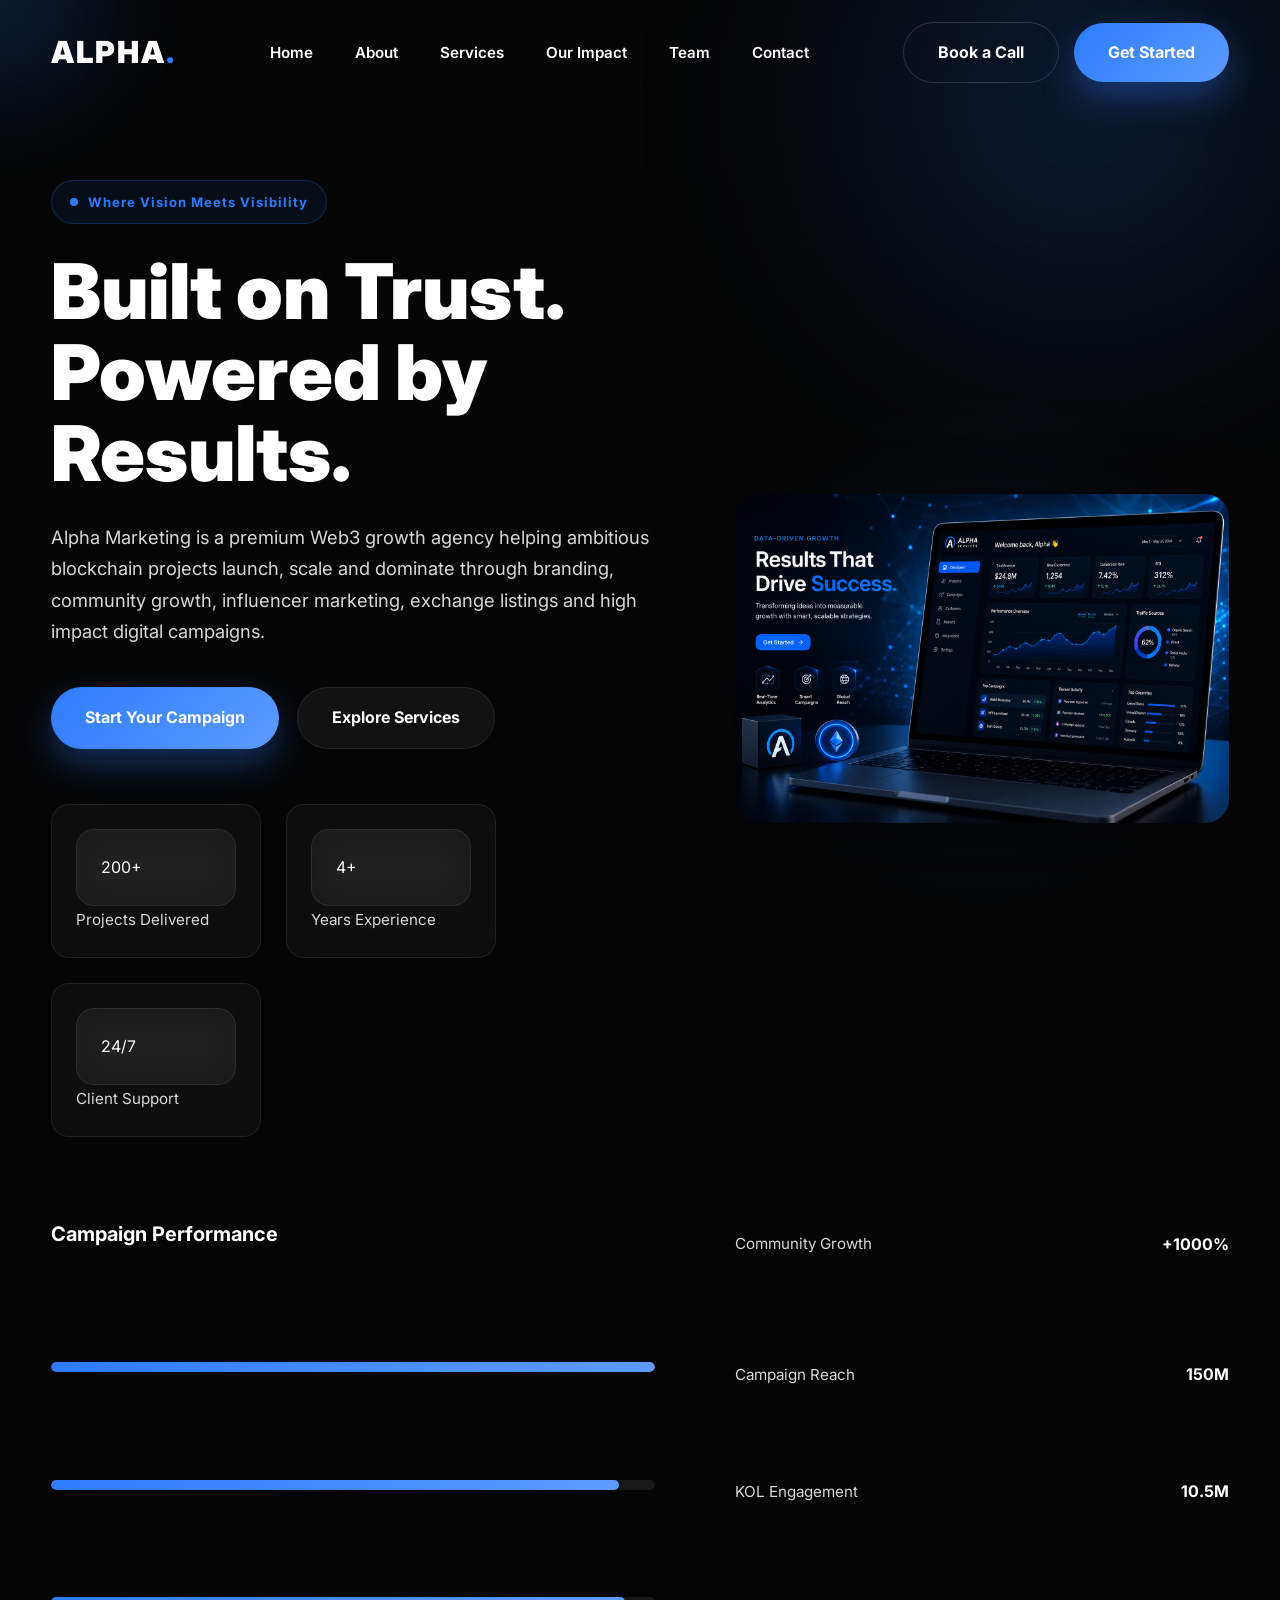
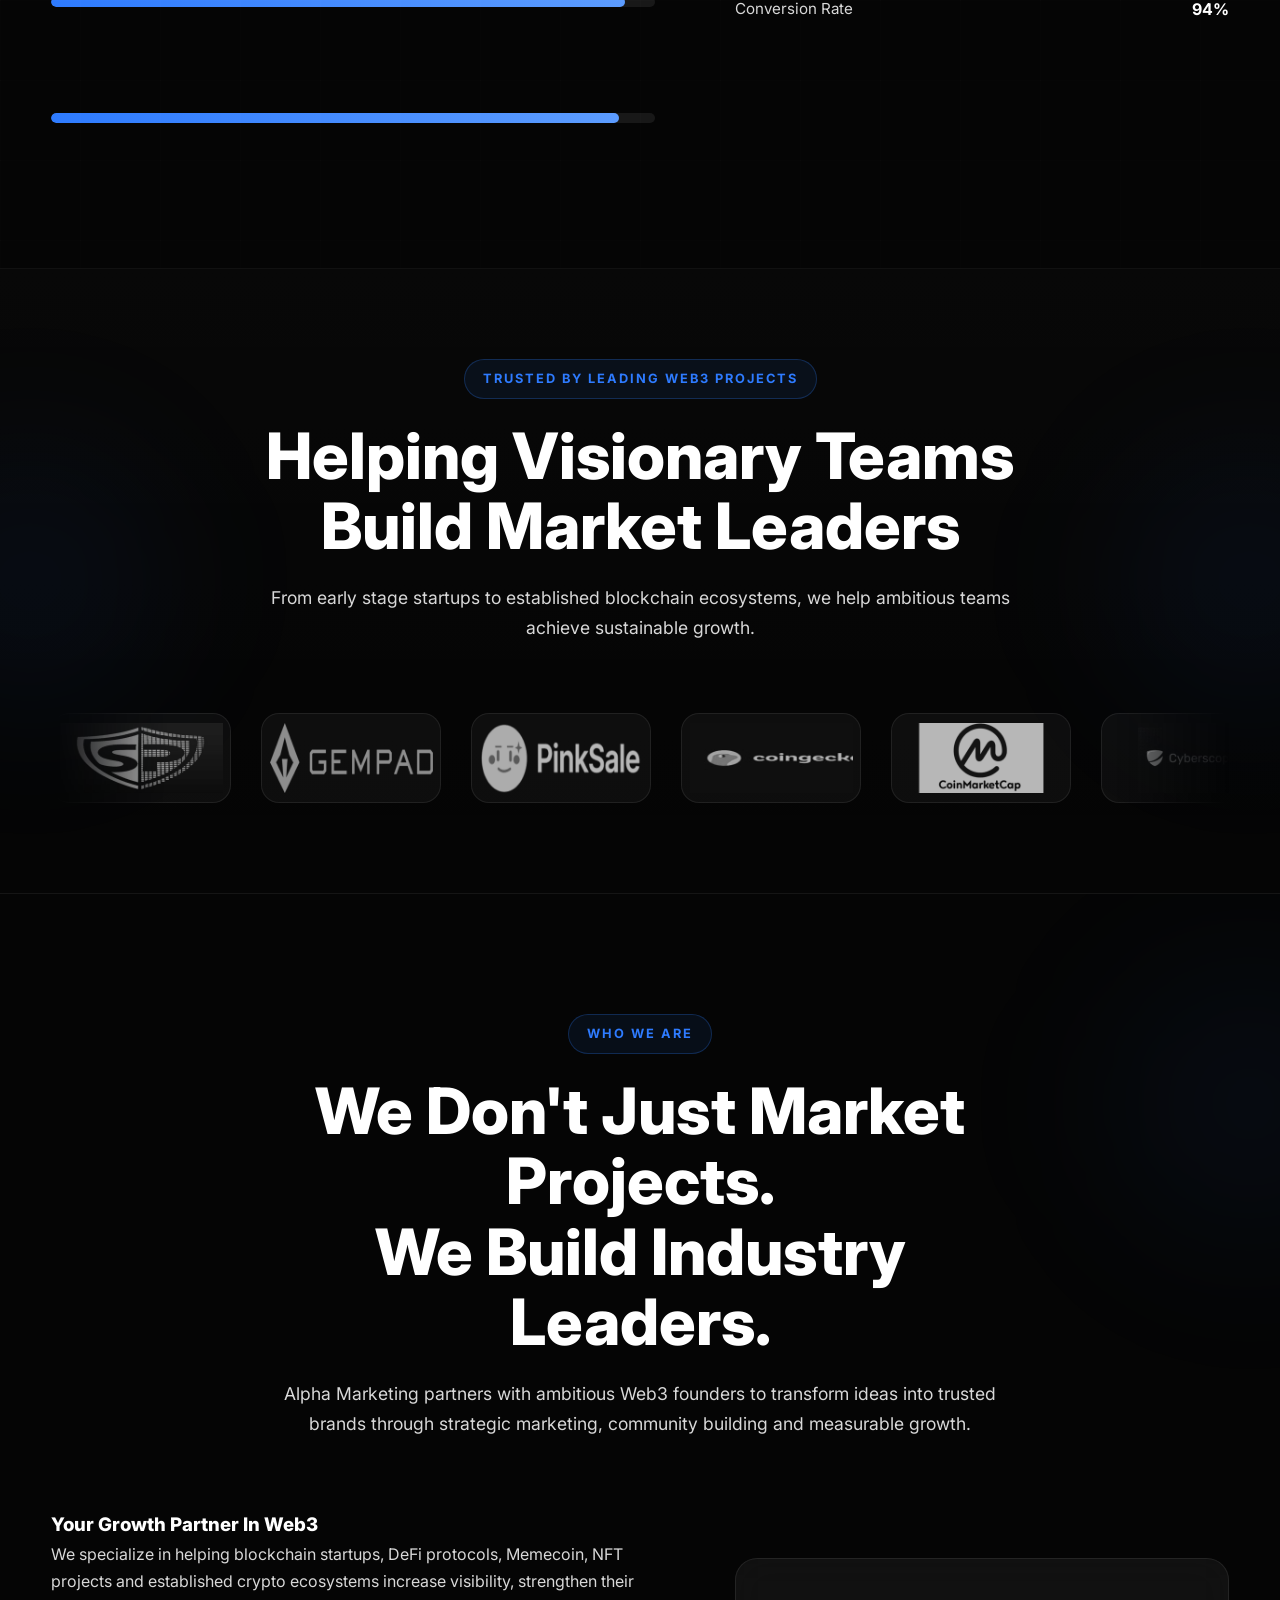
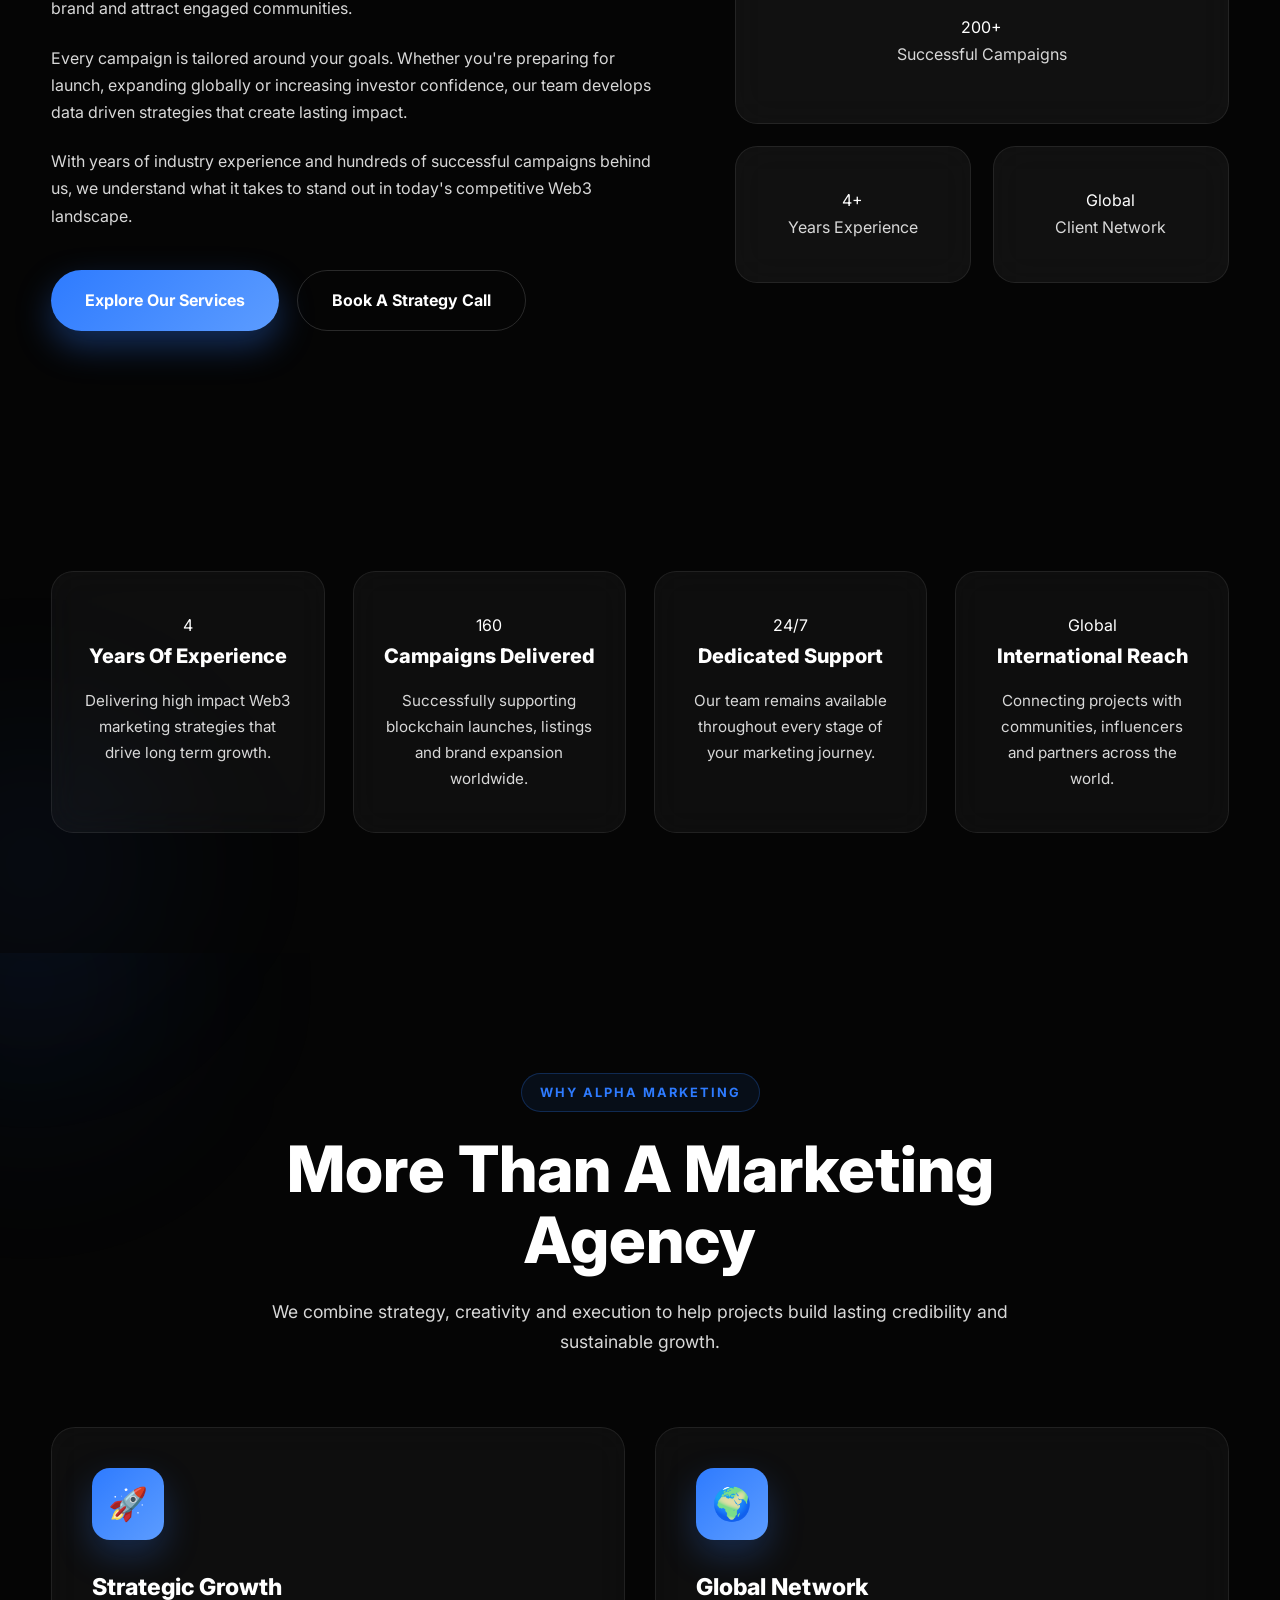
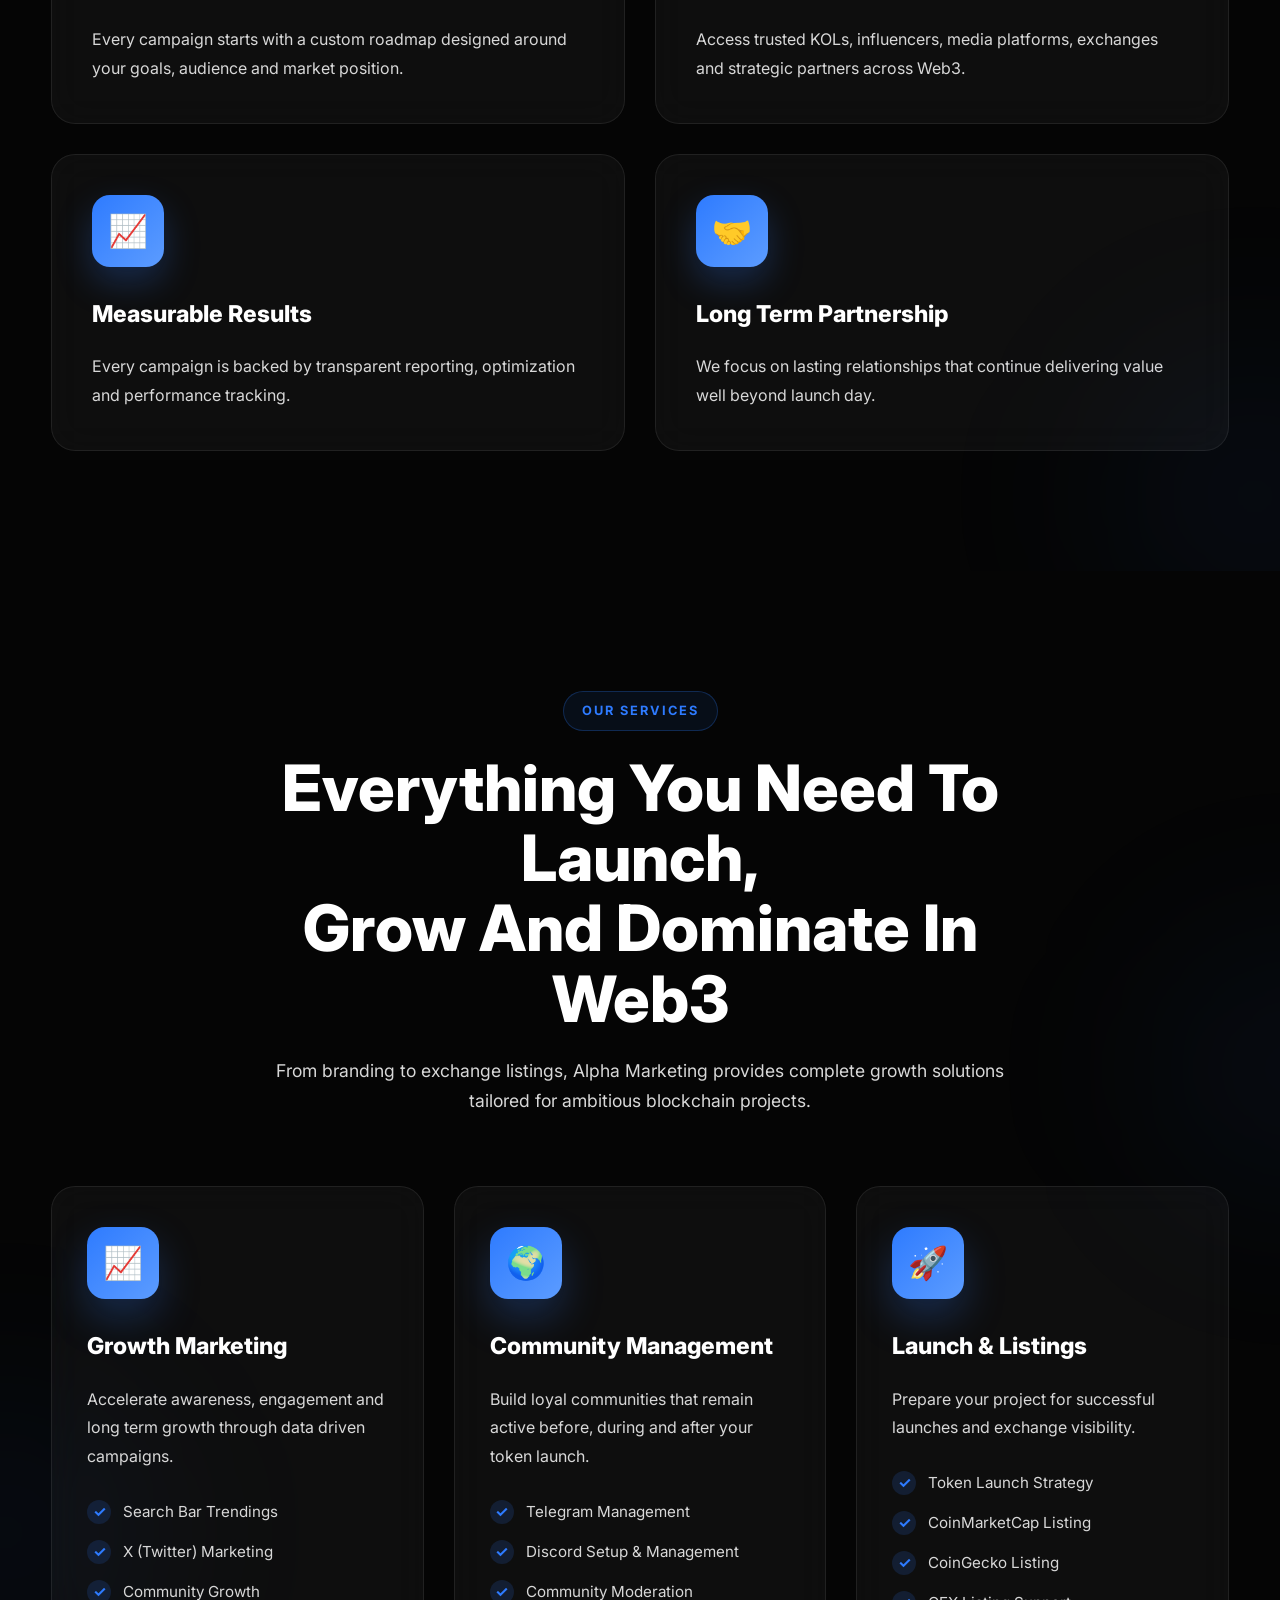
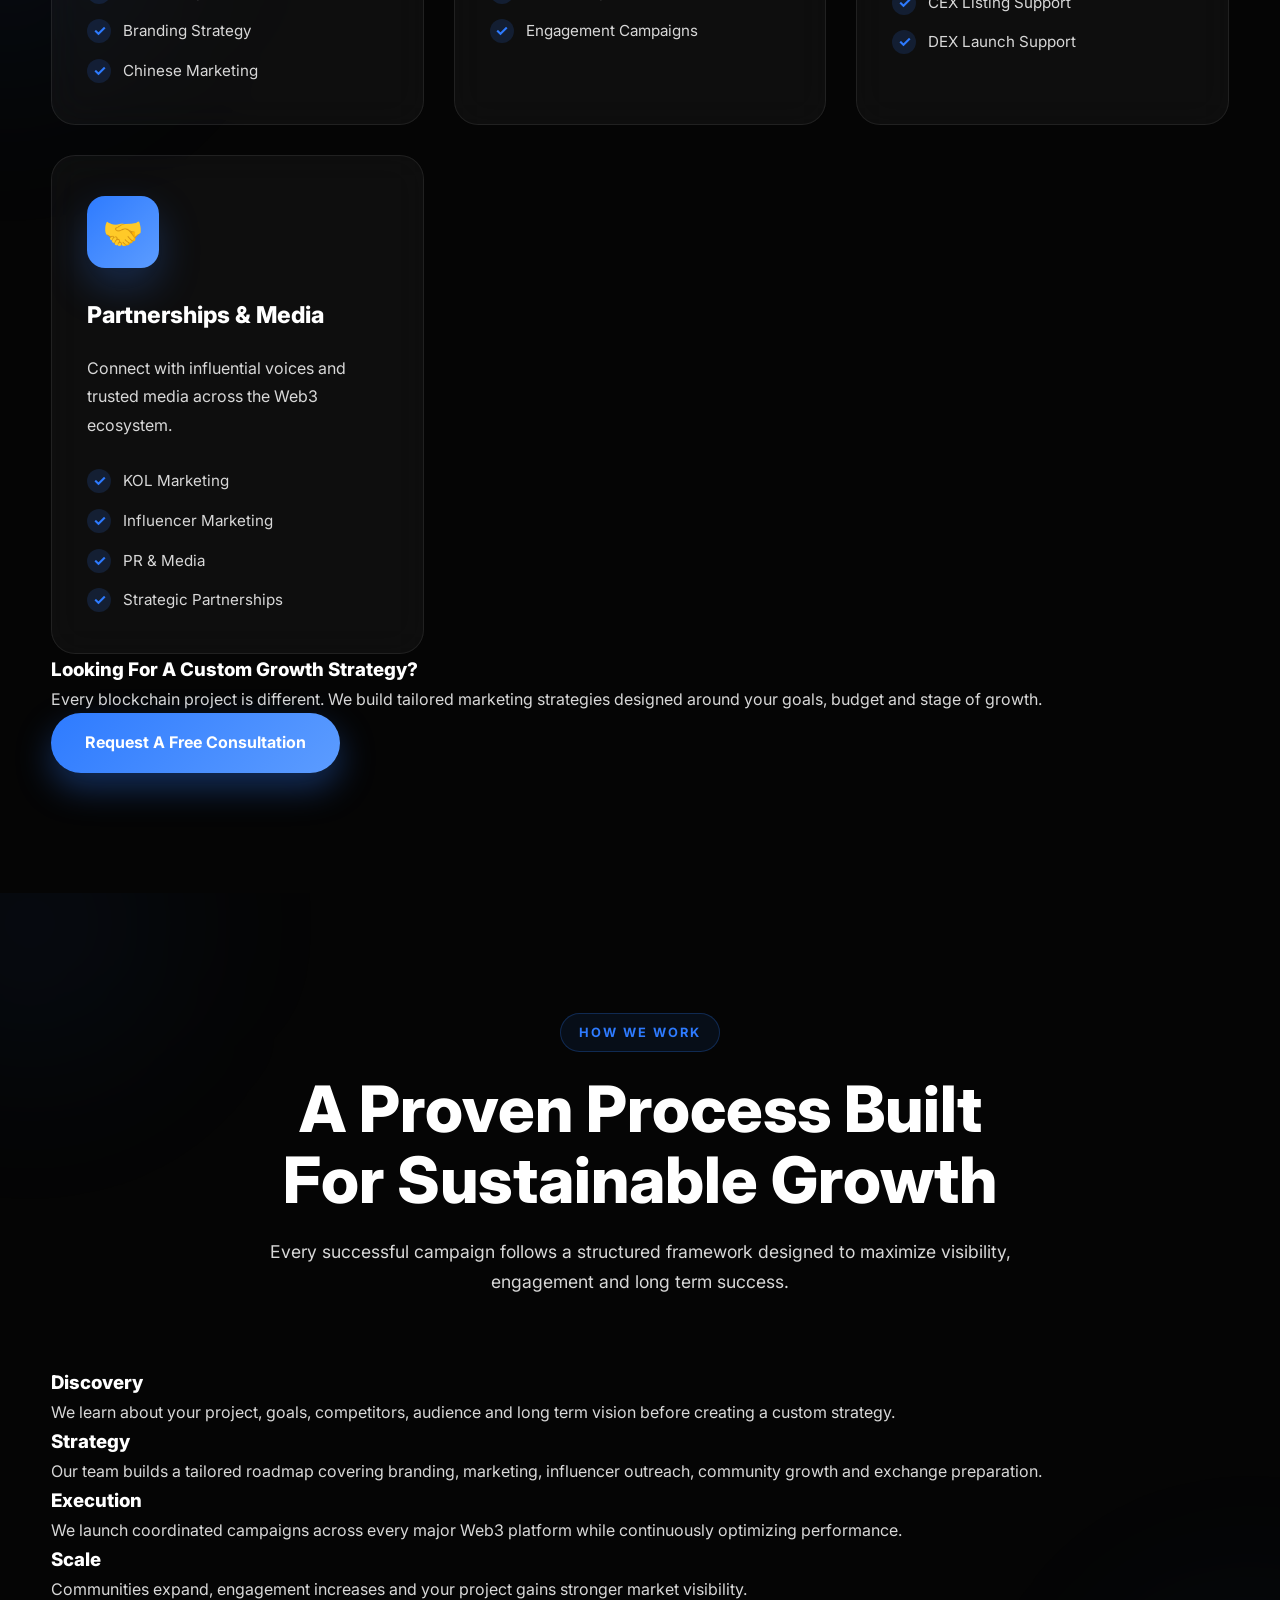
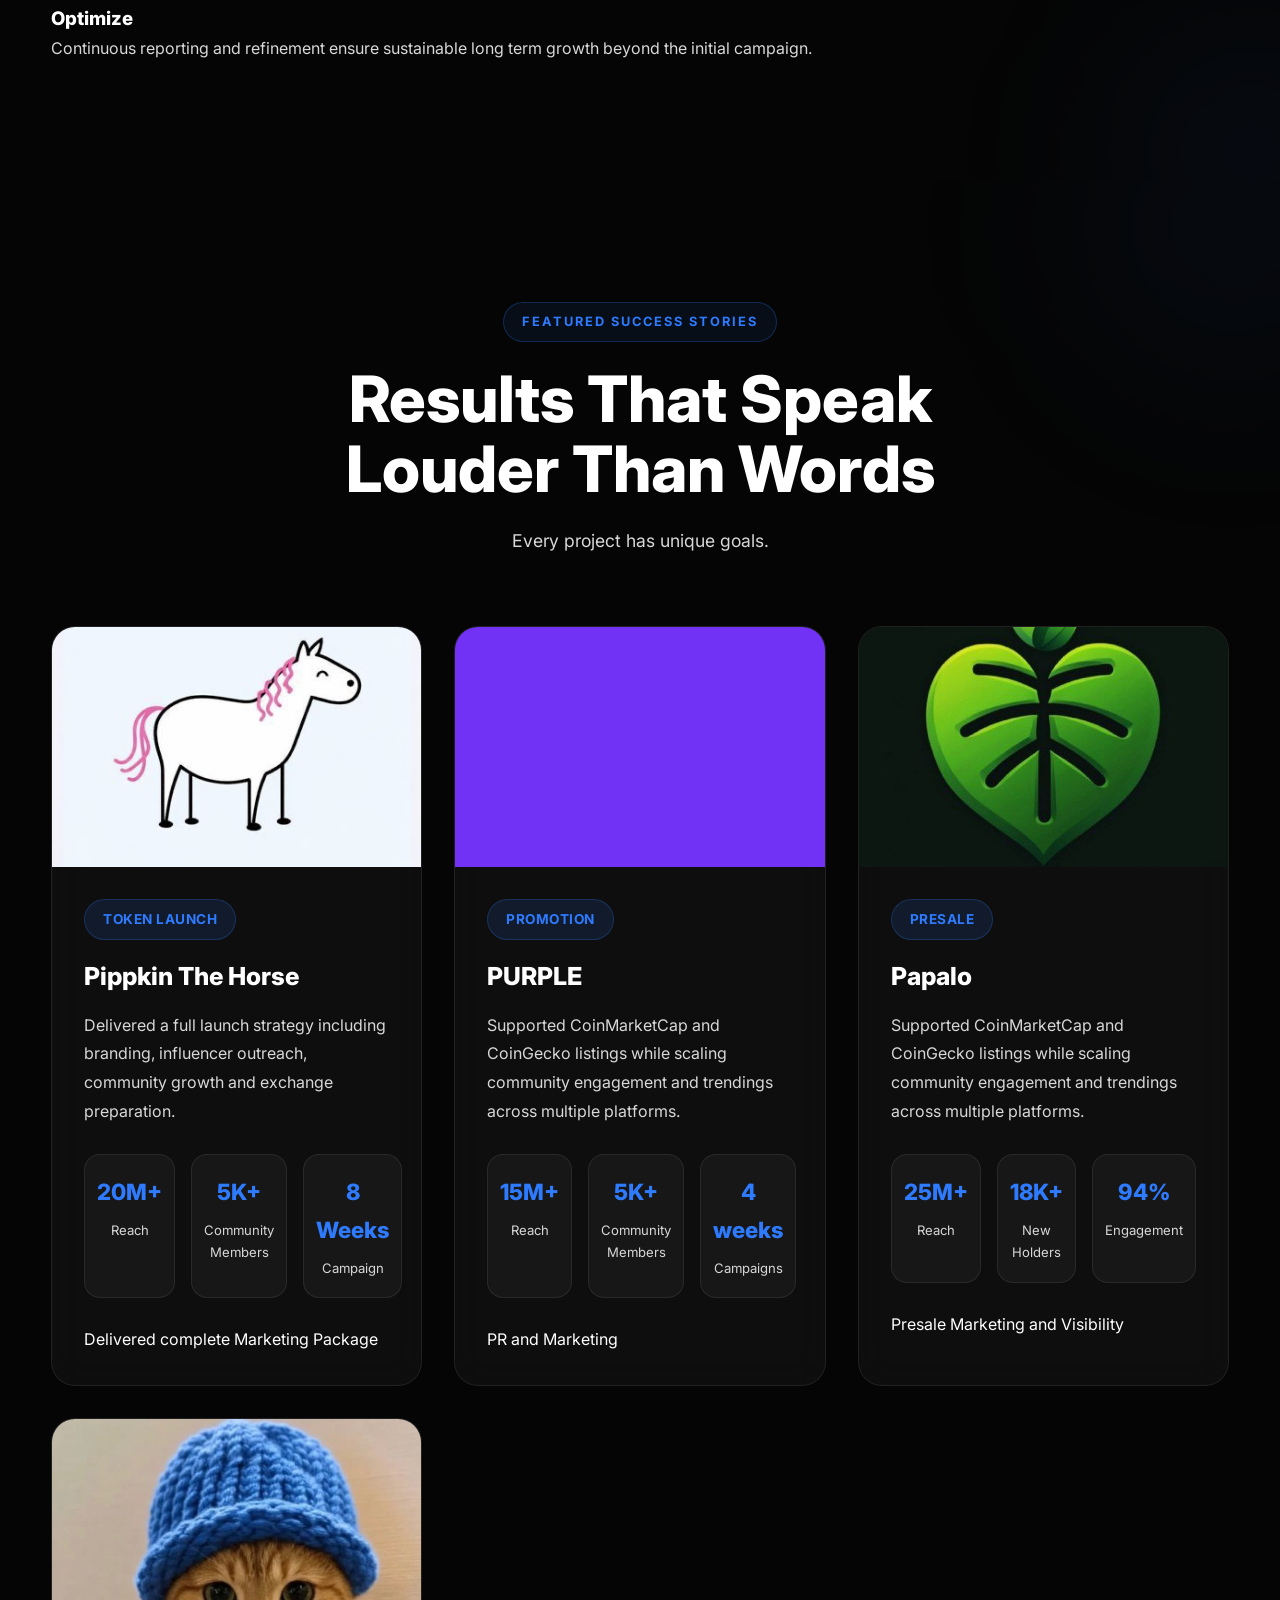
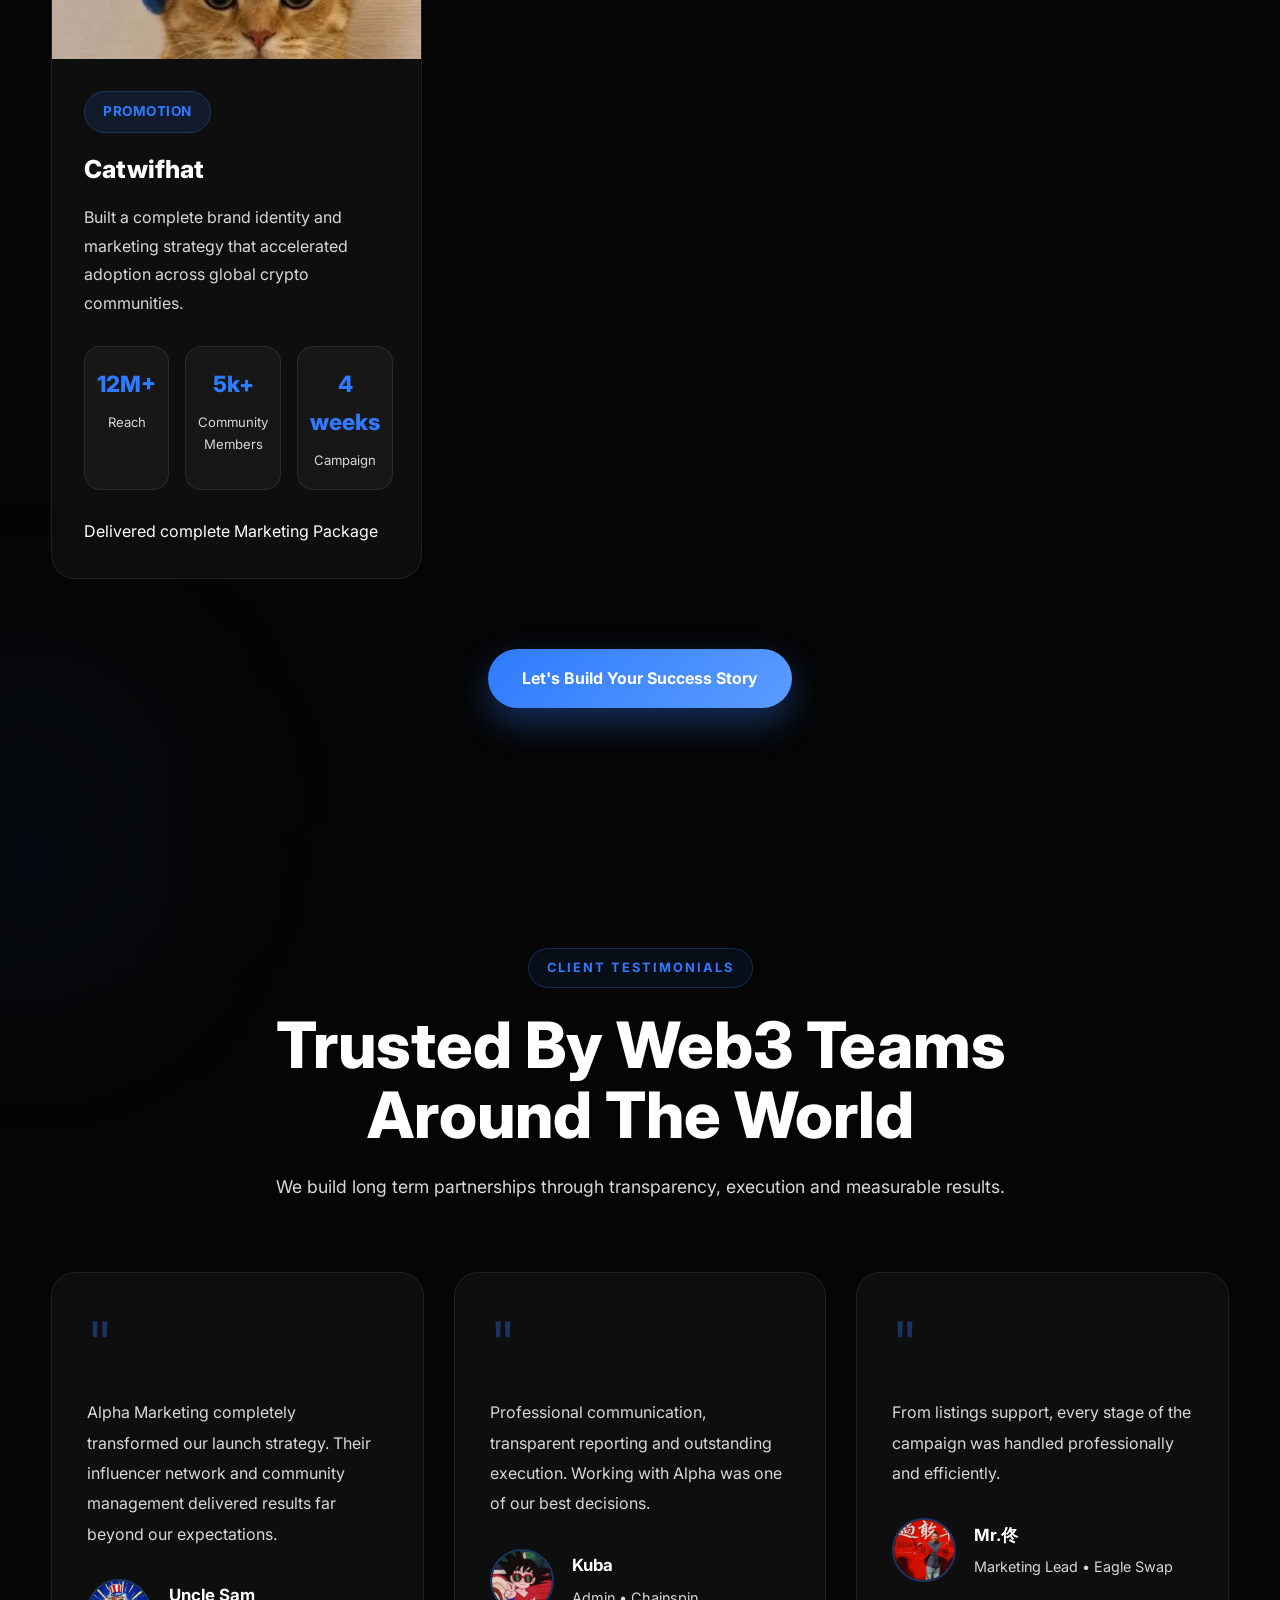
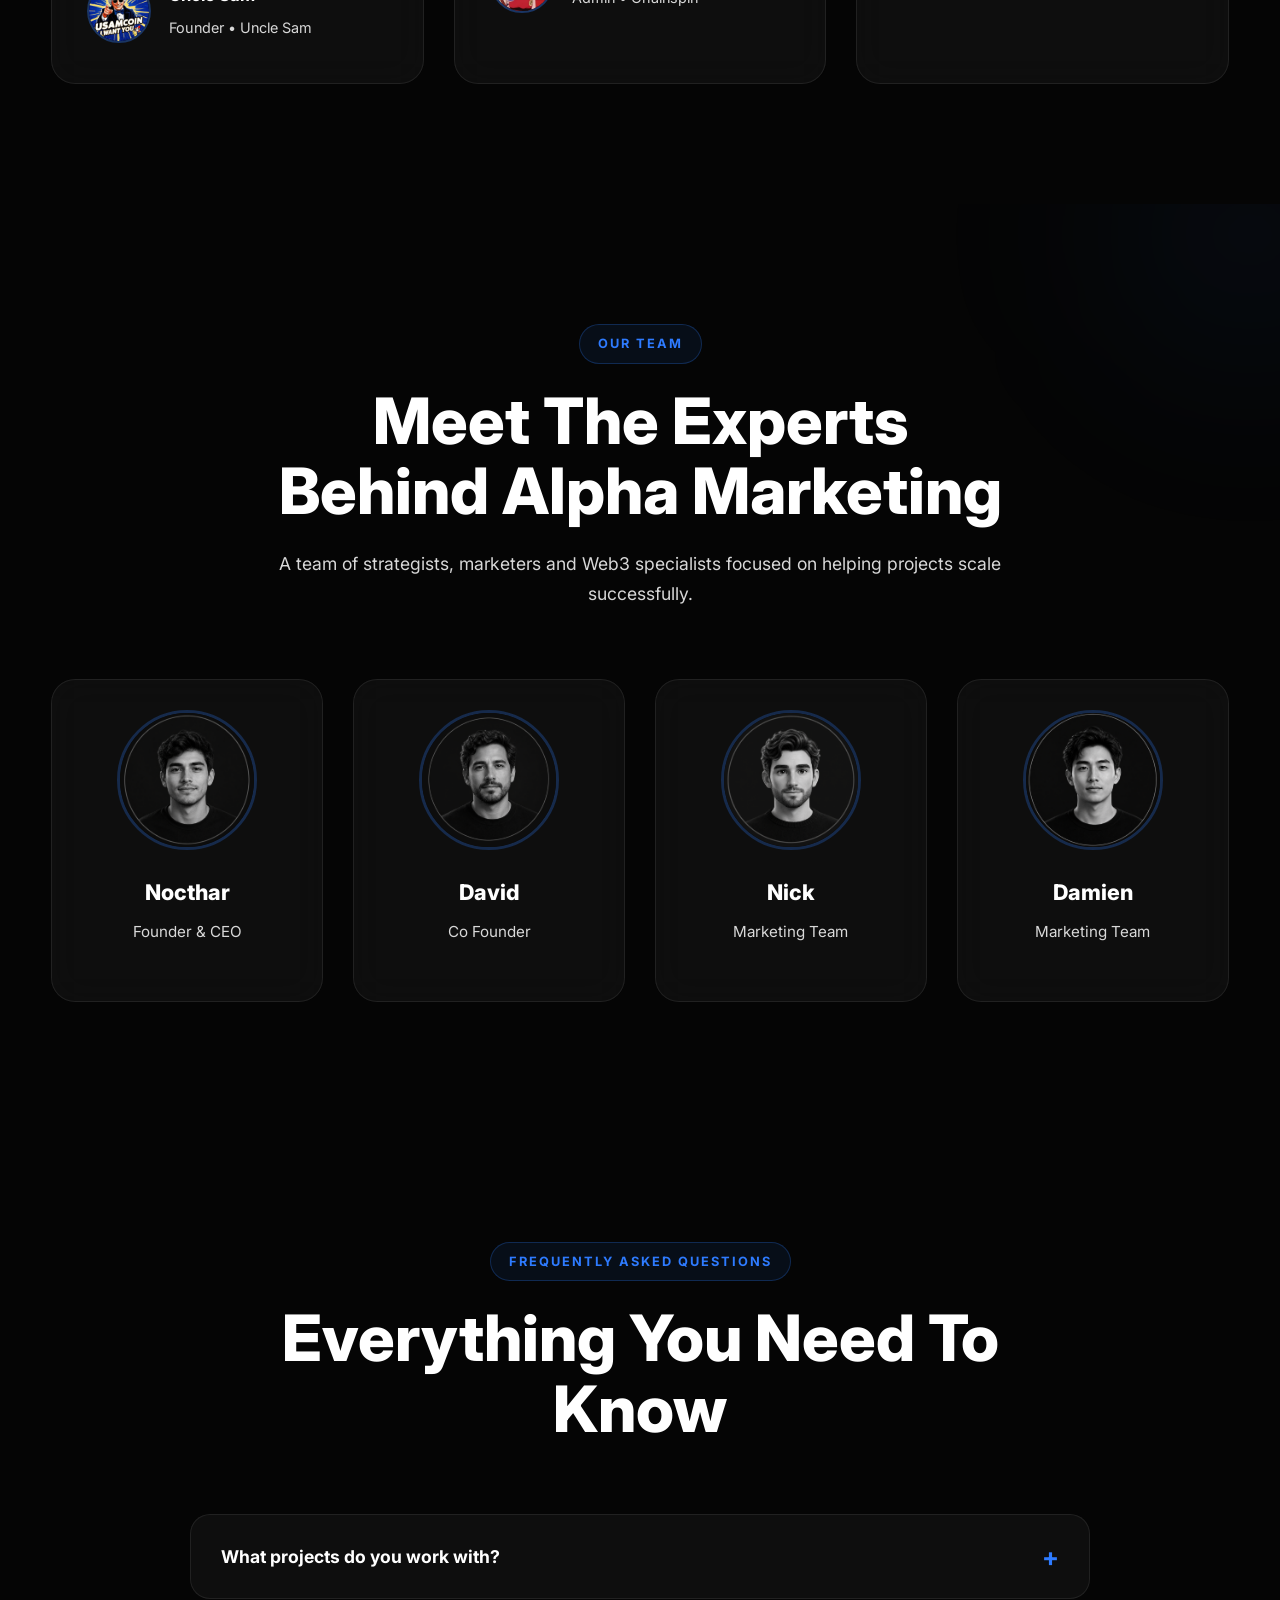
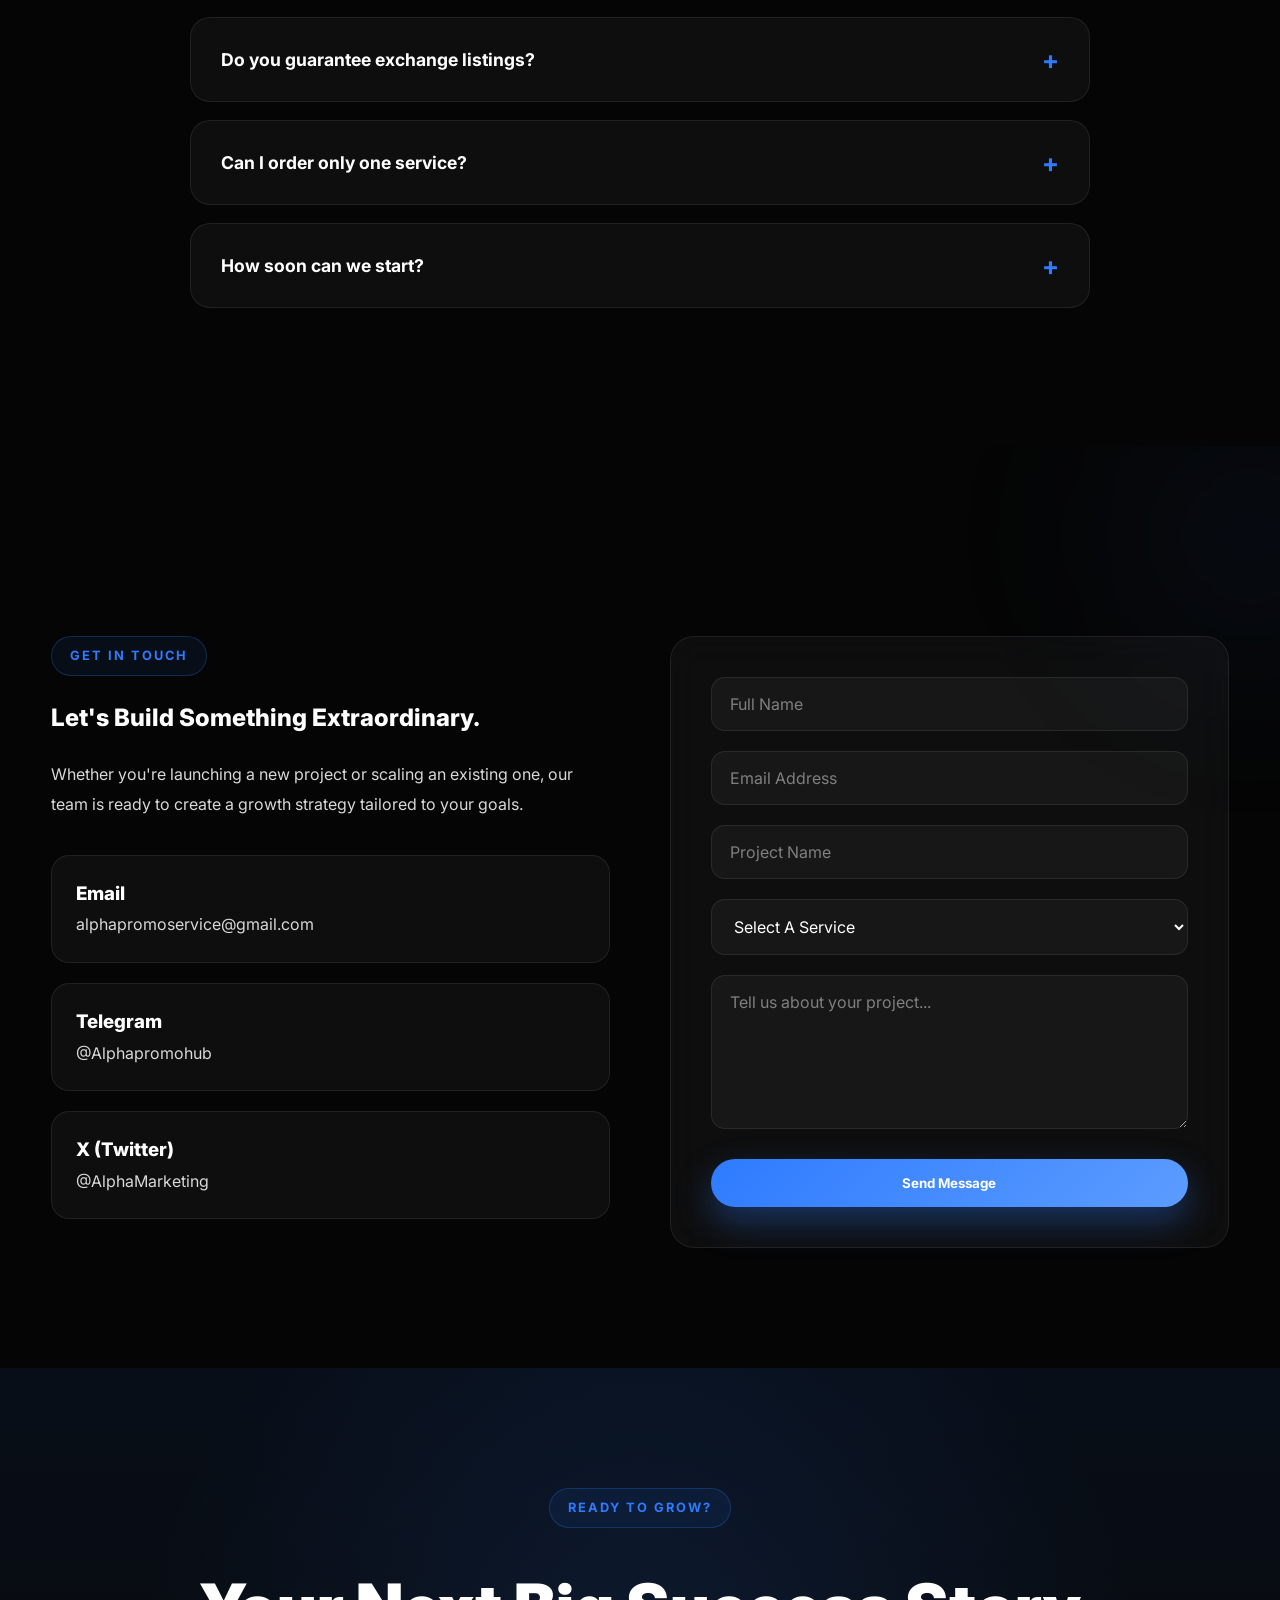
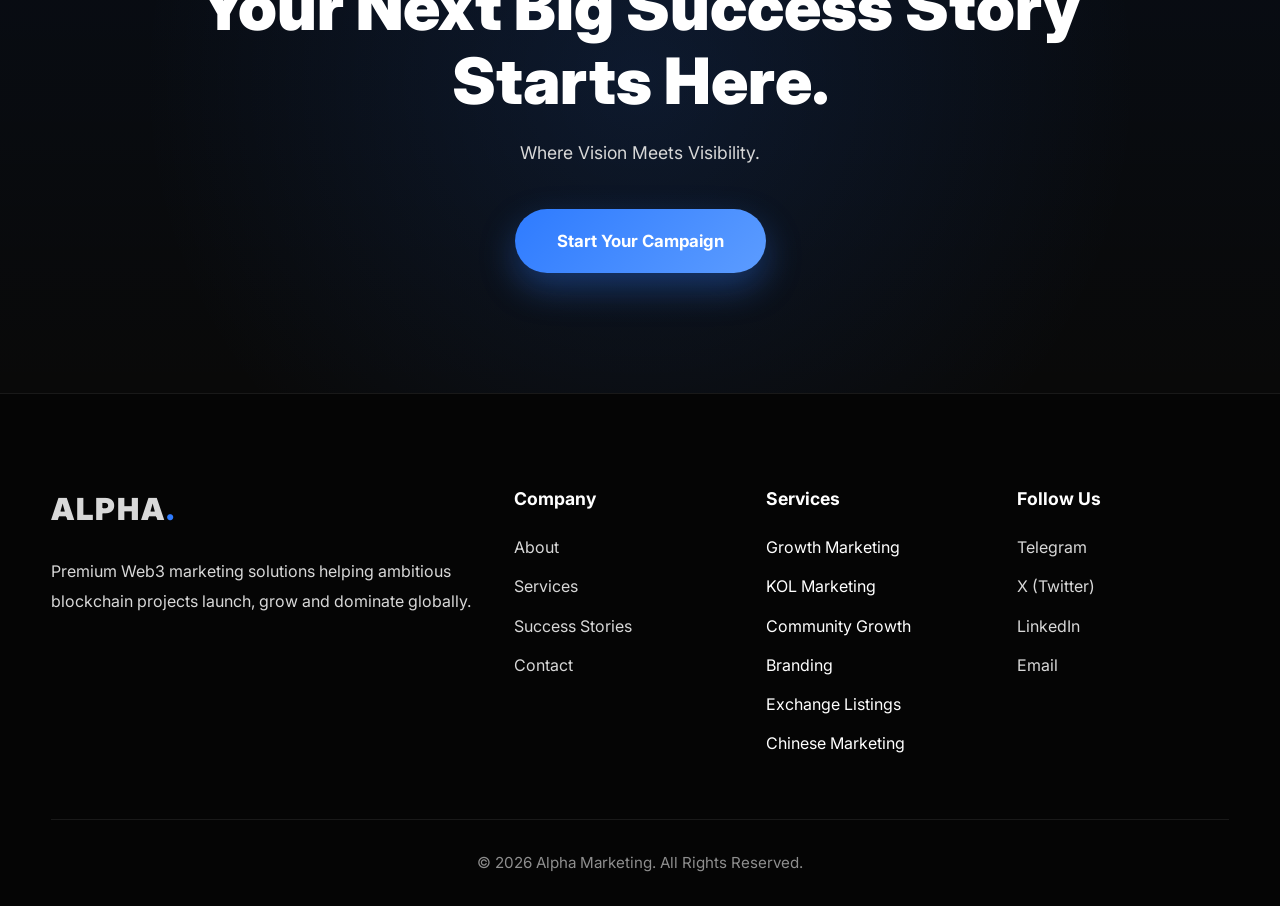
==== index.html @ fb698cef "Add files via upload" ====
<!DOCTYPE html>
<html lang="en">

<head>

    <!-- ========================================= -->
    <!-- META -->
    <!-- ========================================= -->

    <meta charset="UTF-8">

    <meta http-equiv="X-UA-Compatible" content="IE=edge">

    <meta name="viewport" content="width=device-width, initial-scale=1.0">

    <title>Alpha Marketing | Where Vision Meets Visibility</title>

    <meta
        name="description"
        content="Alpha Marketing is a premium Web3 marketing agency helping blockchain startups and crypto brands grow through strategic marketing, KOL campaigns, influencer marketing, community management, exchange listings and branding.">

    <meta
        name="keywords"
        content="Web3 Marketing, Crypto Marketing, Blockchain Marketing, KOL Marketing, Influencer Marketing, Community Growth, CoinMarketCap Listing, CoinGecko Listing, Branding">

    <meta
        name="author"
        content="Alpha Marketing">

    <meta
        name="robots"
        content="index, follow">

    <meta
        name="theme-color"
        content="#050505">

    <!-- ========================================= -->
    <!-- OPEN GRAPH -->
    <!-- ========================================= -->

    <meta property="og:type" content="website">

    <meta
        property="og:title"
        content="Alpha Marketing | Where Vision Meets Visibility">

    <meta
        property="og:description"
        content="Helping ambitious Web3 projects launch, grow and dominate through premium marketing solutions.">

    <meta
        property="og:image"
        content="assets/images/og-image.jpg">

    <meta
        property="og:url"
        content="https://alphamarketing.com">

    <!-- ========================================= -->
    <!-- TWITTER -->
    <!-- ========================================= -->

    <meta
        name="twitter:card"
        content="summary_large_image">

    <meta
        name="twitter:title"
        content="Alpha Marketing | Where Vision Meets Visibility">

    <meta
        name="twitter:description"
        content="Premium Web3 growth solutions for blockchain projects.">

    <meta
        name="twitter:image"
        content="assets/images/og-image.jpg">

    <!-- ========================================= -->
    <!-- FAVICON -->
    <!-- ========================================= -->

    <link
        rel="icon"
        type="image/png"
        href="assets/images/favicon.png">

    <!-- ========================================= -->
    <!-- GOOGLE FONTS -->
    <!-- ========================================= -->

    <link
        rel="preconnect"
        href="https://fonts.googleapis.com">

    <link
        rel="preconnect"
        href="https://fonts.gstatic.com"
        crossorigin>

    <link
        href="https://fonts.googleapis.com/css2?family=Inter:wght@300;400;500;600;700;800;900&display=swap"
        rel="stylesheet">

    <!-- ========================================= -->
    <!-- CSS FILES -->
    <!-- ========================================= -->

    <link
        rel="stylesheet"
        href="css/style.css">

    <link
        rel="stylesheet"
        href="css/responsive.css">

    <link
        rel="stylesheet"
        href="css/animations.css">

</head>
<body>

    <!-- ========================================= -->
    <!-- LOADER -->
    <!-- ========================================= -->

    <div id="loader" aria-hidden="true">

        <div class="loader-logo">

            ALPHA<span>.</span>

        </div>

    </div>

    <!-- ========================================= -->
    <!-- CURSOR GLOW -->
    <!-- ========================================= -->

    <div class="cursor-glow" aria-hidden="true"></div>

    <!-- ========================================= -->
    <!-- SCROLL PROGRESS -->
    <!-- ========================================= -->

    <div class="progress-bar" aria-hidden="true"></div>

    <!-- ========================================= -->
    <!-- HEADER -->
    <!-- ========================================= -->

    <header>

        <nav class="navbar" aria-label="Main Navigation">

            <div class="container">

                <!-- Logo -->

                <a href="#" class="logo" aria-label="Alpha Marketing Home">

                    ALPHA<span>.</span>

                </a>

                <!-- Navigation -->

                <ul class="nav-links">

                    <li>

                        <a href="#hero">Home</a>

                    </li>

                    <li>

                        <a href="#about">About</a>

                    </li>

                    <li>

                        <a href="#services">Services</a>

                    </li>

                    <li>

                        <a href="#portfolio">Our Impact</a>

                    </li>

                    <li>

                        <a href="#team">Team</a>

                    </li>

                    <li>

                        <a href="#contact">Contact</a>

                    </li>

                </ul>

                <!-- CTA Buttons -->

                <div class="nav-buttons">

                    <a href="#contact" class="btn btn-outline">

                        Book a Call

                    </a>

                    <a href="#contact" class="btn btn-primary">

                        Get Started

                    </a>

                </div>

                <!-- Mobile Menu -->

                <button
                    class="menu-toggle"
                    aria-label="Open Menu"
                    aria-expanded="false">

                    <span></span>

                    <span></span>

                    <span></span>

                </button>

            </div>

        </nav>

    </header>

    <!-- ========================================= -->
    <!-- MAIN -->
    <!-- ========================================= -->

    <main>
            <!-- ========================================= -->
    <!-- HERO -->
    <!-- ========================================= -->

    <section id="hero" aria-labelledby="hero-title">

        <div class="hero-bg-grid"></div>

        <div class="hero-gradient"></div>

        <div class="container hero-container">

            <!-- Left Content -->

            <div class="hero-left">

                <div class="hero-badge">

                    <span class="badge-dot"></span>

                    Where Vision Meets Visibility

                </div>

                <h1 id="hero-title">

                    <span class="hero-white">

                        Built on Trust.

                    </span>

                    <br>

                    Powered by Results.

                </h1>

                <p>

                    Alpha Marketing is a premium Web3 growth agency helping ambitious blockchain projects launch, scale and dominate through branding, community growth, influencer marketing, exchange listings and high impact digital campaigns.

                </p>

                <div class="hero-buttons">

                    <a href="#contact" class="btn btn-primary">

                        Start Your Campaign

                    </a>

                    <a href="#services" class="btn btn-secondary">

                        Explore Services

                    </a>

                </div>

                <div class="hero-stats">

                    <div class="hero-stat">

                        <div class="stat-number">

                            200+

                        </div>

                        <span>

                            Projects Delivered

                        </span>

                    </div>

                    <div class="hero-stat">

                        <div class="stat-number">

                            4+

                        </div>

                        <span>

                            Years Experience

                        </span>

                    </div>

                    <div class="hero-stat">

                        <div class="stat-number">

                            24/7

                        </div>

                        <span>

                            Client Support

                        </span>

                    </div>

                </div>

            </div>

            <!-- Right Side -->

            <div class="hero-right">

                <img
                    src="assets/images/hero-dashboard.jpg"
                    alt="Alpha Marketing Dashboard"
                    class="hero-dashboard">
            
            </div>

                    <h2 class="analytics-header">

                        Campaign Performance

                    </h2>

                    <div class="metric">

                        <span>

                            Community Growth

                        </span>

                        <strong>

                            +1000%

                        </strong>

                    </div>

                    <div class="progress">

                        <div style="width:100%"></div>

                    </div>

                    <div class="metric">

                        <span>

                            Campaign Reach

                        </span>

                        <strong>

                            150M

                        </strong>

                    </div>

                    <div class="progress">

                        <div style="width:94%"></div>

                    </div>

                    <div class="metric">

                        <span>

                            KOL Engagement

                        </span>

                        <strong>

                            10.5M

                        </strong>

                    </div>

                    <div class="progress">

                        <div style="width:95%"></div>

                    </div>

                    <div class="metric">

                        <span>

                            Conversion Rate

                        </span>

                        <strong>

                            94%

                        </strong>

                    </div>

                    <div class="progress">

                        <div style="width:94%"></div>

                    </div>

                </div>

            </div>

        </div>

    </section>

    <!-- ========================================= -->
    <!-- TRUSTED BY -->
    <!-- ========================================= -->

    <section id="trusted" class="section">

        <div class="container">

            <div class="section-header center">

                <span class="section-subtitle">

                    TRUSTED BY LEADING WEB3 PROJECTS

                </span>

                <h2>

                    Helping Visionary Teams Build Market Leaders

                </h2>

                <p>

                    From early stage startups to established blockchain ecosystems, we help ambitious teams achieve sustainable growth.

                </p>

            </div>

            <div class="logo-slider">

                <div class="logo-track">

                    <div class="logo-item">
                        <img src="assets/images/logo-1.png" alt="Client Logo 1">
                    </div>
                    
                    <div class="logo-item">
                        <img src="assets/images/logo-2.png" alt="Client Logo 2">
                    </div>
                    
                    <div class="logo-item">
                        <img src="assets/images/logo-3.png" alt="Client Logo 3">
                    </div>
                    
                    <div class="logo-item">
                        <img src="assets/images/logo-4.png" alt="Client Logo 4">
                    </div>
                    
                    <div class="logo-item">
                        <img src="assets/images/logo-5.png" alt="Client Logo 5">
                    </div>
                    
                    <div class="logo-item">
                        <img src="assets/images/logo-6.png" alt="Client Logo 6">
                    </div>

                    <!-- Duplicate for infinite scroll -->

                    <div class="logo-item">
                        <img src="assets/images/logo-1.png" alt="Client Logo 1">
                    </div>
                    
                    <div class="logo-item">
                        <img src="assets/images/logo-2.png" alt="Client Logo 2">
                    </div>
                    
                    <div class="logo-item">
                        <img src="assets/images/logo-3.png" alt="Client Logo 3">
                    </div>
                    
                    <div class="logo-item">
                        <img src="assets/images/logo-4.png" alt="Client Logo 4">
                    </div>
                    
                    <div class="logo-item">
                        <img src="assets/images/logo-5.png" alt="Client Logo 5">
                    </div>
                    
                    <div class="logo-item">
                        <img src="assets/images/logo-6.png" alt="Client Logo 6">
                    </div>

                </div>

            </div>

        </div>

    </section>

    <!-- ========================================= -->
    <!-- END PART 1 -->
    <!-- ========================================= -->
        <!-- ========================================= -->
    <!-- WHO WE ARE -->
    <!-- ========================================= -->

    <section id="about" class="section">

        <div class="container">

            <div class="section-header center">

                <span class="section-subtitle">

                    WHO WE ARE

                </span>

                <h2>

                    We Don't Just Market Projects.<br>

                    We Build Industry Leaders.

                </h2>

                <p>

                    Alpha Marketing partners with ambitious Web3 founders to transform ideas into trusted brands through strategic marketing, community building and measurable growth.

                </p>

            </div>

            <div class="about-wrapper">

                <div class="about-content">

                    <h3>

                        Your Growth Partner In Web3

                    </h3>

                    <p>

                        We specialize in helping blockchain startups, DeFi protocols, Memecoin, NFT projects and established crypto ecosystems increase visibility, strengthen their brand and attract engaged communities.

                    </p>

                    <p>

                        Every campaign is tailored around your goals. Whether you're preparing for launch, expanding globally or increasing investor confidence, our team develops data driven strategies that create lasting impact.

                    </p>

                    <p>

                        With years of industry experience and hundreds of successful campaigns behind us, we understand what it takes to stand out in today's competitive Web3 landscape.

                    </p>

                    <div class="about-buttons">

                        <a href="#services" class="btn btn-primary">

                            Explore Our Services

                        </a>

                        <a href="#contact" class="btn btn-outline">

                            Book A Strategy Call

                        </a>

                    </div>

                </div>

                <div class="about-visual">

                    <div class="glass-box large">

                        <div class="stat-number">

                            200+

                        </div>

                        <p>

                            Successful Campaigns

                        </p>

                    </div>

                    <div class="glass-box">

                        <div class="stat-number">

                            4+

                        </div>

                        <p>

                            Years Experience

                        </p>

                    </div>

                    <div class="glass-box">

                        <div class="stat-number">

                            Global

                        </div>

                        <p>

                            Client Network

                        </p>

                    </div>

                </div>

            </div>

        </div>

    </section>

    <!-- ========================================= -->
    <!-- STATISTICS -->
    <!-- ========================================= -->

    <section id="stats" class="section">

        <div class="container">

            <div class="stats-grid">

                <article class="stat-card">

                    <div class="counter stat-number" data-target="4">

                        0

                    </div>

                    <h3>

                        Years Of Experience

                    </h3>

                    <p>

                        Delivering high impact Web3 marketing strategies that drive long term growth.

                    </p>

                </article>

                <article class="stat-card">

                    <div class="counter stat-number" data-target="300">

                        0

                    </div>

                    <h3>

                        Campaigns Delivered

                    </h3>

                    <p>

                        Successfully supporting blockchain launches, listings and brand expansion worldwide.

                    </p>

                </article>

                <article class="stat-card">

                    <div class="stat-number">

                        24/7

                    </div>

                    <h3>

                        Dedicated Support

                    </h3>

                    <p>

                        Our team remains available throughout every stage of your marketing journey.

                    </p>

                </article>

                <article class="stat-card">

                    <div class="stat-number">

                        Global

                    </div>

                    <h3>

                        International Reach

                    </h3>

                    <p>

                        Connecting projects with communities, influencers and partners across the world.

                    </p>

                </article>

            </div>

        </div>

    </section>

    <!-- ========================================= -->
    <!-- WHY ALPHA -->
    <!-- ========================================= -->

    <section id="why-alpha" class="section">

        <div class="container">

            <div class="section-header center">

                <span class="section-subtitle">

                    WHY ALPHA MARKETING

                </span>

                <h2>

                    More Than A Marketing Agency

                </h2>

                <p>

                    We combine strategy, creativity and execution to help projects build lasting credibility and sustainable growth.

                </p>

            </div>

            <div class="why-grid">

                <article class="why-card">

                    <div class="why-icon">

                        🚀

                    </div>

                    <h3>

                        Strategic Growth

                    </h3>

                    <p>

                        Every campaign starts with a custom roadmap designed around your goals, audience and market position.

                    </p>

                </article>

                <article class="why-card">

                    <div class="why-icon">

                        🌍

                    </div>

                    <h3>

                        Global Network

                    </h3>

                    <p>

                        Access trusted KOLs, influencers, media platforms, exchanges and strategic partners across Web3.

                    </p>

                </article>

                <article class="why-card">

                    <div class="why-icon">

                        📈

                    </div>

                    <h3>

                        Measurable Results

                    </h3>

                    <p>

                        Every campaign is backed by transparent reporting, optimization and performance tracking.

                    </p>

                </article>

                <article class="why-card">

                    <div class="why-icon">

                        🤝

                    </div>

                    <h3>

                        Long Term Partnership

                    </h3>

                    <p>

                        We focus on lasting relationships that continue delivering value well beyond launch day.

                    </p>

                </article>

            </div>

        </div>

    </section>

    <!-- ========================================= -->
    <!-- END PART 2A -->
        <!-- ========================================= -->
    <!-- SERVICES -->
    <!-- ========================================= -->

    <section id="services" class="section">

        <div class="container">

            <div class="section-header center">

                <span class="section-subtitle">

                    OUR SERVICES

                </span>

                <h2>

                    Everything You Need To Launch,<br>

                    Grow And Dominate In Web3

                </h2>

                <p>

                    From branding to exchange listings, Alpha Marketing provides complete growth solutions tailored for ambitious blockchain projects.

                </p>

            </div>

            <div class="services-grid">

                <!-- Card 1 -->

                <article class="service-card">

                    <div class="service-icon">

                        📈

                    </div>

                    <h3>

                        Growth Marketing

                    </h3>

                    <p>

                        Accelerate awareness, engagement and long term growth through data driven campaigns.

                    </p>

                    <ul>

                        <li> Search Bar Trendings</li>

                        <li> X (Twitter) Marketing</li>

                        <li> Community Growth</li>

                        <li> Branding Strategy</li>

                        <li> Chinese Marketing</li>

                    </ul>

                </article>

                <!-- Card 2 -->

                <article class="service-card">

                    <div class="service-icon">

                        🌍

                    </div>

                    <h3>

                        Community Management

                    </h3>

                    <p>

                        Build loyal communities that remain active before, during and after your token launch.

                    </p>

                    <ul>

                        <li> Telegram Management</li>

                        <li> Discord Setup & Management</li>

                        <li> Community Moderation</li>

                        <li> Engagement Campaigns</li>

                    </ul>

                </article>

                <!-- Card 3 -->

                <article class="service-card">

                    <div class="service-icon">

                        🚀

                    </div>

                    <h3>

                        Launch & Listings

                    </h3>

                    <p>

                        Prepare your project for successful launches and exchange visibility.

                    </p>

                    <ul>

                        <li> Token Launch Strategy</li>

                        <li> CoinMarketCap Listing</li>

                        <li> CoinGecko Listing</li>

                        <li> CEX Listing Support</li>

                        <li> DEX Launch Support</li>

                    </ul>

                </article>

                <!-- Card 4 -->

                <article class="service-card">

                    <div class="service-icon">

                        🤝

                    </div>

                    <h3>

                        Partnerships & Media

                    </h3>

                    <p>

                        Connect with influential voices and trusted media across the Web3 ecosystem.

                    </p>

                    <ul>

                        <li> KOL Marketing</li>

                        <li> Influencer Marketing</li>

                        <li> PR & Media</li>

                        <li> Strategic Partnerships</li>

                    </ul>

                </article>

            </div>

            <!-- Bottom CTA -->

            <div class="services-bottom">

                <div class="services-highlight">

                    <h3>

                        Looking For A Custom Growth Strategy?

                    </h3>

                    <p>

                        Every blockchain project is different. We build tailored marketing strategies designed around your goals, budget and stage of growth.

                    </p>

                    <a href="#contact" class="btn btn-primary">

                        Request A Free Consultation

                    </a>

                </div>

            </div>

        </div>

    </section>

    <!-- ========================================= -->
    <!-- END PART 2 -->
        <!-- ========================================= -->
    <!-- OUR PROCESS -->
    <!-- ========================================= -->

    <section id="process" class="section">

        <div class="container">

            <div class="section-header center">

                <span class="section-subtitle">

                    HOW WE WORK

                </span>

                <h2>

                    A Proven Process Built<br>

                    For Sustainable Growth

                </h2>

                <p>

                    Every successful campaign follows a structured framework designed to maximize visibility, engagement and long term success.

                </p>

            </div>

            <div class="process-grid">

                <article class="process-card">

                    <div class="process-number">

                    </div>

                    <h3>

                        Discovery

                    </h3>

                    <p>

                        We learn about your project, goals, competitors, audience and long term vision before creating a custom strategy.

                    </p>

                </article>

                <article class="process-card">

                    <div class="process-number">

                

                    </div>

                    <h3>

                        Strategy

                    </h3>

                    <p>

                        Our team builds a tailored roadmap covering branding, marketing, influencer outreach, community growth and exchange preparation.

                    </p>

                </article>

                <article class="process-card">

                    <div class="process-number">

                    

                    </div>

                    <h3>

                        Execution

                    </h3>

                    <p>

                        We launch coordinated campaigns across every major Web3 platform while continuously optimizing performance.

                    </p>

                </article>

                <article class="process-card">

                    <div class="process-number">

            

                    </div>

                    <h3>

                        Scale

                    </h3>

                    <p>

                        Communities expand, engagement increases and your project gains stronger market visibility.

                    </p>

                </article>

                <article class="process-card">

                    <div class="process-number">

                    

                    </div>

                    <h3>

                        Optimize

                    </h3>

                    <p>

                        Continuous reporting and refinement ensure sustainable long term growth beyond the initial campaign.

                    </p>

                </article>

            </div>

        </div>

    </section>

    <!-- ========================================= -->
    <!-- FEATURED SUCCESS STORIES -->
    <!-- ========================================= -->

    <section id="portfolio" class="section">

        <div class="container">

            <div class="section-header center">

                <span class="section-subtitle">

                    FEATURED SUCCESS STORIES

                </span>

                <h2>

                    Results That Speak<br>

                    Louder Than Words

                </h2>

                <p>

                    Every project has unique goals.

                </p>

            </div>

            <div class="case-grid">

                <!-- Case Study 1 -->

                <article class="case-card">

                    <div class="case-image">

                        <img src="assets/images/project-1.jpg" alt="Pippkin The Horse">

                    </div>

                    <div class="case-content">

                        <span class="case-category">

                            Token Launch

                        </span>

                        <h3>

                            Pippkin The Horse

                        </h3>

                        <p>

                            Delivered a full launch strategy including branding, influencer outreach, community growth and exchange preparation.

                        </p>

                        <div class="case-results">

                            <div>

                                <strong>

                                    20M+

                                </strong>

                                <span>

                                    Reach

                                </span>

                            </div>

                            <div>

                                <strong>

                                    5K+

                                </strong>

                                <span>

                                    Community Members

                                </span>

                            </div>

                            <div>

                                <strong>

                                    8 Weeks

                                </strong>

                                <span>

                                    Campaign

                                </span>

                            </div>

                        </div>

                        <div class="case-tags">

                            <span>Delivered complete Marketing Package</span>

                        </div>

                    </div>

                </article>

                <!-- Case Study 2 -->

                <article class="case-card">

                    <div class="case-image">

                        <img src="assets/images/project-2.jpg" alt="Purple">

                    </div>

                    <div class="case-content">

                        <span class="case-category">

                            Promotion

                        </span>

                        <h3>

                            PURPLE

                        </h3>

                        <p>

                            Supported CoinMarketCap and CoinGecko listings while scaling community engagement and trendings across multiple platforms.

                        </p>

                        <div class="case-results">

                            <div>

                                <strong>

                                    15M+

                                </strong>

                                <span>

                                    Reach

                                </span>

                            </div>

                            <div>

                                <strong>

                                    5K+

                                </strong>

                                <span>

                                    Community Members

                                </span>

                            </div>

                            <div>

                                <strong>

                                    4 weeks

                                </strong>

                                <span>

                                    Campaigns

                                </span>

                            </div>

                        </div>

                        <div class="case-tags">

                            <span>PR and </span>

                            <span>Marketing</span>

                        </div>

                    </div>

                </article>
                <article class="case-card">

                    <div class="case-image">

                        <img src="assets/images/project-4.jpg" alt="Papaplo">

                    </div>

                    <div class="case-content">

                        <span class="case-category">

                            Presale

                        </span>

                        <h3>

                            Papalo

                        </h3>

                        <p>

                            Supported CoinMarketCap and CoinGecko listings while scaling community engagement and trendings across multiple platforms.

                        </p>

                        <div class="case-results">

                            <div>

                                <strong>

                                    25M+

                                </strong>

                                <span>

                                    Reach

                                </span>

                            </div>

                            <div>

                                <strong>

                                    18K+

                                </strong>

                                <span>

                                    New Holders

                                </span>

                            </div>

                            <div>

                                <strong>

                                    94%

                                </strong>

                                <span>

                                    Engagement

                                </span>

                            </div>

                        </div>

                        <div class="case-tags">

                            <span>Presale Marketing and Visibility</span>

                        </div>

                    </div>

                </article>

                <!-- Case Study 3 -->

                <article class="case-card">

                    <div class="case-image">

                        <img src="assets/images/project-3.jpg" alt="Catwifhat">

                    </div>

                    <div class="case-content">

                        <span class="case-category">

                            Promotion

                        </span>

                        <h3>

                            Catwifhat

                        </h3>

                        <p>

                            Built a complete brand identity and marketing strategy that accelerated adoption across global crypto communities.

                        </p>

                        <div class="case-results">

                            <div>

                                <strong>

                                    12M+

                                </strong>

                                <span>

                                    Reach

                                </span>

                            </div>

                            <div>

                                <strong>

                                    5k+

                                </strong>

                                <span>

                                    Community Members

                                </span>

                            </div>

                            <div>

                                <strong>

                                    4 weeks

                                </strong>

                                <span>

                                    Campaign

                                </span>

                            </div>

                        </div>

                        <div class="case-tags">

                            <span>Delivered complete Marketing Package</span>


                        </div>

                    </div>

                </article>

            </div>

            <div class="portfolio-bottom">

                <a href="#contact" class="btn btn-primary">

                    Let's Build Your Success Story

                </a>

            </div>

        </div>

    </section>

    <!-- ========================================= -->
    <!-- END PART 3A -->
        <!-- ========================================= -->
    <!-- TESTIMONIALS -->
    <!-- ========================================= -->

    <section id="testimonials" class="section">

        <div class="container">

            <div class="section-header center">

                <span class="section-subtitle">

                    CLIENT TESTIMONIALS

                </span>

                <h2>

                    Trusted By Web3 Teams<br>

                    Around The World

                </h2>

                <p>

                    We build long term partnerships through transparency, execution and measurable results.

                </p>

            </div>

            <div class="testimonial-grid">

                <article class="testimonial-card">

                    <div class="quote-icon">

                        "

                    </div>

                    <p>

                        Alpha Marketing completely transformed our launch strategy. Their influencer network and community management delivered results far beyond our expectations.

                    </p>

                    <div class="testimonial-footer">

                        <img src="assets/images/client-1.jpg" alt="Client">

                        <div>

                            <h3>

                                Uncle Sam

                            </h3>

                            <span>

                                Founder • Uncle Sam

                            </span>

                        </div>

                    </div>

                </article>

                <article class="testimonial-card">

                    <div class="quote-icon">

                        "

                    </div>

                    <p>

                        Professional communication, transparent reporting and outstanding execution. Working with Alpha was one of our best decisions.

                    </p>

                    <div class="testimonial-footer">

                        <img src="assets/images/client-2.jpg" alt="Client">

                        <div>

                            <h3>

                                Kuba

                            </h3>

                            <span>

                                Admin • Chainspin

                            </span>

                        </div>

                    </div>

                </article>

                <article class="testimonial-card">

                    <div class="quote-icon">

                        "

                    </div>

                    <p>

                        From listings support, every stage of the campaign was handled professionally and efficiently.

                    </p>

                    <div class="testimonial-footer">

                        <img src="assets/images/client-3.jpg" alt="Client">

                        <div>

                            <h3>

                                Mr.佟

                            </h3>

                            <span>

                                Marketing Lead • Eagle Swap

                            </span>

                        </div>

                    </div>

                </article>

            </div>

        </div>

    </section>

    <!-- ========================================= -->
    <!-- TEAM -->
    <!-- ========================================= -->

    <section id="team" class="section">

        <div class="container">

            <div class="section-header center">

                <span class="section-subtitle">

                    OUR TEAM

                </span>

                <h2>

                    Meet The Experts<br>

                    Behind Alpha Marketing

                </h2>

                <p>

                    A team of strategists, marketers and Web3 specialists focused on helping projects scale successfully.

                </p>

            </div>

            <div class="team-grid">

                <article class="team-card">

                    <div class="team-image">

                        <img src="assets/images/team-1.jpg" alt="Founder">

                    </div>

                    <h3>

                        Nocthar

                    </h3>

                    <p class="team-role">

                        Founder & CEO

                    </p>

                </article>

                <article class="team-card">

                    <div class="team-image">

                        <img src="assets/images/team-2.jpg" alt="Growth Strategist">

                    </div>

                    <h3>

                        David

                    </h3>

                    <p class="team-role">

                        Co Founder

                    </p>

                </article>

                <article class="team-card">

                    <div class="team-image">

                        <img src="assets/images/team-3.jpg" alt="Community Manager">

                    </div>

                    <h3>

                        Nick

                    </h3>

                    <p class="team-role">

                        Marketing Team

                    </p>

                </article>

                <article class="team-card">

                    <div class="team-image">

                        <img src="assets/images/team-4.jpg" alt="Partnership Manager">

                    </div>

                    <h3>

                        Damien

                    </h3>

                    <p class="team-role">

                        Marketing Team

                    </p>

                </article>

            </div>

        </div>

    </section>

    <!-- ========================================= -->
    <!-- FAQ -->
    <!-- ========================================= -->

    <section id="faq" class="section">

        <div class="container">

            <div class="section-header center">

                <span class="section-subtitle">

                    FREQUENTLY ASKED QUESTIONS

                </span>

                <h2>

                    Everything You Need To Know

                </h2>

            </div>

            <div class="faq-container">

                <div class="faq-item">

                    <button class="faq-question">

                        What projects do you work with?

                        <span>+</span>

                    </button>

                    <div class="faq-answer">

                        <p>

                            We work with blockchain startups, DeFi protocols, meme coins, NFT projects, AI projects and established Web3 ecosystems.

                        </p>

                    </div>

                </div>

                <div class="faq-item">

                    <button class="faq-question">

                        Do you guarantee exchange listings?

                        <span>+</span>

                    </button>

                    <div class="faq-answer">

                        <p>

                            We provide complete listing support and guidance. Final approval always depends on the exchange's review process.

                        </p>

                    </div>

                </div>

                <div class="faq-item">

                    <button class="faq-question">

                        Can I order only one service?

                        <span>+</span>

                    </button>

                    <div class="faq-answer">

                        <p>

                            Yes. Whether you need KOL marketing, community management, branding or exchange listing support, we can create a custom solution.

                        </p>

                    </div>

                </div>

                <div class="faq-item">

                    <button class="faq-question">

                        How soon can we start?

                        <span>+</span>

                    </button>

                    <div class="faq-answer">

                        <p>

                            Most projects begin within a few days after the initial strategy consultation.

                        </p>

                    </div>

                </div>

            </div>

        </div>

    </section>

    <!-- ========================================= -->
    <!-- END PART 3B -->
        <!-- ========================================= -->
    <!-- CONTACT -->
    <!-- ========================================= -->

    <section id="contact" class="section">

        <div class="container">

            <div class="contact-grid">

                <!-- Contact Information -->

                <div class="contact-info">

                    <span class="section-subtitle">

                        GET IN TOUCH

                    </span>

                    <h2>

                        Let's Build Something Extraordinary.

                    </h2>

                    <p>

                        Whether you're launching a new project or scaling an existing one, our team is ready to create a growth strategy tailored to your goals.

                    </p>

                    <div class="contact-details">

                        <div class="contact-item">

                            <h3>Email</h3>

                            <p>alphapromoservice@gmail.com</p>

                        </div>

                        <div class="contact-item">

                            <h3>Telegram</h3>

                            <p>@Alphapromohub</p>

                        </div>

                        <div class="contact-item">

                            <h3>X (Twitter)</h3>

                            <p>@AlphaMarketing</p>

                        </div>

                    </div>

                </div>

                <!-- Contact Form -->

                <div class="contact-form">

                    <form
    id="contactForm"
    action="https://api.web3forms.com/submit"
    method="POST">

    <input
        type="hidden"
        name="access_key"
        value="de3c5a8a-1a9a-48b0-883d-7890d7356f42">

    <input
        type="hidden"
        name="subject"
        value="New Alpha Marketing Inquiry">

    <input
        type="hidden"
        name="from_name"
        value="Alpha Marketing Website">

    <input
        type="checkbox"
        name="botcheck"
        style="display:none;">
        <input
        type="text"
        name="name"
        placeholder="Full Name"
        required>

        <input
        type="email"
        name="email"
        placeholder="Email Address"
        required>
        <input
        type="text"
        name="project"
        placeholder="Project Name">
        <select
        name="service"
        required>

                            <option value="">

                                Select A Service

                            </option>

                            <option>

                                Search Bar Trendings

                            </option>

                            <option>

                                KOL Marketing

                            </option>

                            <option>

                                Influencer Marketing

                            </option>

                            <option>

                                X (Twitter) Marketing

                            </option>

                            <option>

                                Telegram Management

                            </option>

                            <option>

                                Discord Management

                            </option>

                            <option>

                                Community Management

                            </option>

                            <option>

                                PR & Media

                            </option>

                            <option>

                                Community Growth

                            </option>

                            <option>

                                CoinMarketCap Listing

                            </option>

                            <option>

                                CoinGecko Listing

                            </option>

                            <option>

                                CEX Listings

                            </option>

                            <option>

                                DEX Launch Support

                            </option>

                            <option>

                                Branding

                            </option>

                            <option>

                                Token Launch Strategy

                            </option>

                        </select>

                        <textarea
    name="message"
    rows="6"
    placeholder="Tell us about your project..."
    required></textarea>

                        <button
                            type="submit"
                            class="btn btn-primary">

                            Send Message

                        </button>

                    </form>

                </div>

            </div>

        </div>

    </section>

    <!-- ========================================= -->
    <!-- FINAL CTA -->
    <!-- ========================================= -->

    <section class="final-cta">

        <div class="container">

            <span class="section-subtitle">

                READY TO GROW?

            </span>

            <h2>

                Your Next Big Success Story
                <br>
                Starts Here.

            </h2>

            <p>

                Where Vision Meets Visibility.

            </p>

            <a
                href="#contact"
                class="btn btn-primary btn-large">

                Start Your Campaign

            </a>

        </div>

    </section>

</main>

<!-- ========================================= -->
<!-- FOOTER -->
<!-- ========================================= -->

<footer>

    <div class="container">

        <div class="footer-grid">

            <div class="footer-brand">

                <a href="#" class="logo">

                    ALPHA<span>.</span>

                </a>

                <p>

                    Premium Web3 marketing solutions helping ambitious blockchain projects launch, grow and dominate globally.

                </p>

            </div>

            <div>

                <h3>

                    Company

                </h3>

                <ul>

                    <li><a href="#about">About</a></li>

                    <li><a href="#services">Services</a></li>

                    <li><a href="#portfolio">Success Stories</a></li>

                    <li><a href="#contact">Contact</a></li>

                </ul>

            </div>

            <div>

                <h3>

                    Services

                </h3>

                <ul>

                    <li>Growth Marketing</li>

                    <li>KOL Marketing</li>

                    <li>Community Growth</li>

                    <li>Branding</li>

                    <li>Exchange Listings</li>
                    <li>Chinese Marketing</li>

                </ul>

            </div>

            <div>

                <h3>

                   Follow Us

                </h3>

                <ul>

                    <li><a href="https://t.me/alphapromohub">Telegram</a></li>

                    <li><a href="https://x.com/alphamarketing">X (Twitter)</a></li>

                    <li><a href="https://www.linkedIn.com">LinkedIn</a></li>

                    <li><a href="alphapromoservice@gmail.com">Email</a></li>

                </ul>

            </div>

        </div>

        <div class="footer-bottom">

            <p>

                &copy; 2026 Alpha Marketing. All Rights Reserved.

            </p>

        </div>

    </div>

</footer>

<!-- ========================================= -->
<!-- BACK TO TOP -->
<!-- ========================================= -->

<button
    id="backToTop"
    aria-label="Back To Top">

    ↑

</button>

<!-- ========================================= -->
<!-- JAVASCRIPT -->
<!-- ========================================= -->

<div id="toast" class="toast">

    <span id="toast-icon">✓</span>

    <p id="toast-message"></p>

</div>

<script src="js/app.js"></script>

</body>

</html>
---- css/style.css ----
/*==================================================
  ALPHA MARKETING
  Premium Web3 Agency
==================================================*/


/*==================================================
ROOT VARIABLES
==================================================*/

:root{

    --primary:#2E7BFF;
    --primary-light:#5C9CFF;
    --primary-dark:#1756C8;

    --secondary:#0B0F19;

    --dark:#050505;
    --dark-2:#0E0E10;
    --dark-3:#181818;

    --white:#ffffff;
    --text:#d8d8d8;
    --text-light:#9ca3af;

    --border:rgba(255,255,255,.08);

    --glass:rgba(255,255,255,.05);

    --shadow:0 20px 60px rgba(0,0,0,.45);

    --radius:18px;

    --transition:.35s ease;

    --max-width:1280px;

}


/*==================================================
RESET
==================================================*/

*{

    margin:0;
    padding:0;
    box-sizing:border-box;

}

html{

    scroll-behavior:smooth;

}

body{

    background:var(--dark);

    color:var(--white);

    font-family:'Inter',sans-serif;

    overflow-x:hidden;

    line-height:1.7;

    -webkit-font-smoothing:antialiased;

}

img{

    max-width:100%;

    display:block;

}

a{

    text-decoration:none;

    color:inherit;

}

ul{

    list-style:none;

}

button,

input,

textarea,

select{

    font-family:inherit;

    outline:none;

    border:none;

}


/*==================================================
SCROLLBAR
==================================================*/

::-webkit-scrollbar{

    width:10px;

}

::-webkit-scrollbar-track{

    background:#050505;

}

::-webkit-scrollbar-thumb{

    background:var(--primary);

    border-radius:30px;

}

::-webkit-scrollbar-thumb:hover{

    background:var(--primary-light);

}


/*==================================================
SELECTION
==================================================*/

::selection{

    background:var(--primary);

    color:#fff;

}


/*==================================================
CONTAINER
==================================================*/

.container{

    width:min(92%,var(--max-width));

    margin:auto;

}


/*==================================================
SECTION
==================================================*/

.section{

    padding:120px 0;

    position:relative;

}

.section-header{

    max-width:760px;

    margin:0 auto 70px;

}

.section-header.center{

    text-align:center;

}

.section-subtitle{

    display:inline-flex;

    align-items:center;

    gap:10px;

    padding:8px 18px;

    border:1px solid rgba(46,123,255,.25);

    background:rgba(46,123,255,.08);

    color:var(--primary);

    border-radius:100px;

    font-size:.8rem;

    font-weight:700;

    letter-spacing:2px;

    margin-bottom:22px;

}

.section-header h2{

    font-size:clamp(2.2rem,5vw,4rem);

    line-height:1.1;

    margin-bottom:22px;

    font-weight:800;

}

.section-header p{

    color:var(--text);

    font-size:1.1rem;

}


/*==================================================
TEXT
==================================================*/

p{

    color:var(--text);

}

h1,

h2,

h3{

    color:#fff;

    font-weight:800;

}


/*==================================================
BUTTONS
==================================================*/

.btn{

    display:inline-flex;

    align-items:center;

    justify-content:center;

    padding:16px 34px;

    border-radius:999px;

    transition:var(--transition);

    font-weight:700;

    cursor:pointer;

}

.btn-primary{

    background:linear-gradient(135deg,var(--primary),var(--primary-light));

    color:#fff;

    box-shadow:0 15px 35px rgba(46,123,255,.35);

}

.btn-primary:hover{

    transform:translateY(-4px);

    box-shadow:0 20px 50px rgba(46,123,255,.45);

}

.btn-outline{

    border:1px solid rgba(255,255,255,.15);

    color:#fff;

    background:transparent;

}

.btn-outline:hover{

    background:rgba(255,255,255,.06);

    border-color:var(--primary);

}

.btn-secondary{

    background:rgba(255,255,255,.05);

    border:1px solid rgba(255,255,255,.08);

    color:#fff;

}

.btn-secondary:hover{

    background:rgba(255,255,255,.09);

}


/*==================================================
LOADER
==================================================*/

#loader{

    position:fixed;

    inset:0;

    background:#050505;

    display:flex;

    align-items:center;

    justify-content:center;

    z-index:99999;

}

.loader-logo{

    font-size:2.8rem;

    font-weight:900;

    letter-spacing:4px;

}

.loader-logo span{

    color:var(--primary);

}


/*==================================================
CURSOR GLOW
==================================================*/

.cursor-glow{

    position:fixed;

    width:320px;

    height:320px;

    border-radius:50%;

    background:radial-gradient(circle,
    rgba(46,123,255,.20),
    transparent 70%);

    pointer-events:none;

    transform:translate(-50%,-50%);

    z-index:0;

    filter:blur(30px);

}


/*==================================================
SCROLL PROGRESS
==================================================*/

.progress-bar{

    position:fixed;

    top:0;

    left:0;

    width:0;

    height:4px;

    background:linear-gradient(to right,
    var(--primary),
    var(--primary-light));

    z-index:9999;

}


/*==================================================
GLASS EFFECT
==================================================*/

.glass{

    background:var(--glass);

    border:1px solid var(--border);

    backdrop-filter:blur(16px);

    -webkit-backdrop-filter:blur(16px);

    border-radius:var(--radius);

}


/*==================================================
ANIMATIONS
==================================================*/

@keyframes float{

    0%{

        transform:translateY(0);

    }

    50%{

        transform:translateY(-12px);

    }

    100%{

        transform:translateY(0);

    }

}

@keyframes fadeUp{

    from{

        opacity:0;

        transform:translateY(40px);

    }

    to{

        opacity:1;

        transform:translateY(0);

    }

}

.fade-up{

    animation:fadeUp .8s ease forwards;

}
/*==================================================
NAVBAR
==================================================*/

header{

    position:fixed;

    top:0;

    left:0;

    width:100%;

    z-index:1000;

    transition:.35s ease;

}

header.scrolled{

    background:rgba(5,5,5,.88);

    backdrop-filter:blur(20px);

    border-bottom:1px solid rgba(255,255,255,.06);

}

.navbar{

    padding:22px 0;

}

.navbar .container{

    display:flex;

    align-items:center;

    justify-content:space-between;

}

.logo{

    font-size:1.9rem;

    font-weight:900;

    letter-spacing:2px;

    color:#fff;

}

.logo span{

    color:var(--primary);

}

.nav-links{

    display:flex;

    align-items:center;

    gap:42px;

}

.nav-links a{

    position:relative;

    font-size:.95rem;

    font-weight:600;

    color:#fff;

    transition:.3s ease;

}

.nav-links a:hover{

    color:var(--primary);

}

/* underline animation */

.nav-links a::after{

    content:"";

    position:absolute;

    left:0;

    bottom:-8px;

    width:0;

    height:2px;

    background:var(--primary);

    transition:.3s ease;

}

.nav-links a:hover::after{

    width:100%;

}

.nav-buttons{

    display:flex;

    align-items:center;

    gap:15px;

}

.menu-toggle{

    display:none;

    width:46px;

    height:46px;

    border-radius:12px;

    background:rgba(255,255,255,.05);

    border:1px solid rgba(255,255,255,.08);

    cursor:pointer;

}

.menu-toggle span{

    display:block;

    width:22px;

    height:2px;

    margin:5px auto;

    background:#fff;

    transition:.3s ease;

}


/*==================================================
HERO
==================================================*/

#hero{

    position:relative;

    overflow:hidden;

    min-height:100vh;

    display:flex;

    align-items:center;

    padding:180px 0 120px;

}

.hero-container{

    display:grid;

    grid-template-columns:1.1fr .9fr;

    gap:80px;

    align-items:center;

}

.hero-bg-grid{

    position:absolute;

    inset:0;

    background-image:

    linear-gradient(rgba(255,255,255,.04) 1px, transparent 1px),

    linear-gradient(90deg, rgba(255,255,255,.04) 1px, transparent 1px);

    background-size:80px 80px;

    opacity:.25;

}

.hero-gradient{

    position:absolute;

    top:-250px;

    right:-150px;

    width:700px;

    height:700px;

    border-radius:50%;

    background:radial-gradient(circle,
    rgba(46,123,255,.20),
    transparent 70%);

    filter:blur(80px);

}

.hero-left{

    position:relative;

    z-index:2;

}

.hero-badge{

    display:inline-flex;

    align-items:center;

    gap:10px;

    padding:10px 18px;

    border-radius:999px;

    background:rgba(46,123,255,.08);

    border:1px solid rgba(46,123,255,.25);

    color:var(--primary);

    font-size:.82rem;

    font-weight:700;

    letter-spacing:1px;

    margin-bottom:28px;

}

.badge-dot{

    width:8px;

    height:8px;

    border-radius:50%;

    background:var(--primary);

    animation:float 2s infinite;

}

.hero-left h1{

    font-size:clamp(3rem,6vw,5.6rem);

    line-height:1.05;

    margin-bottom:28px;

    font-weight:900;

}

.hero-white{

    color:#fff;

}

.hero-left p{

    max-width:640px;

    font-size:1.15rem;

    color:var(--text);

    margin-bottom:40px;

}

.hero-buttons{

    display:flex;

    gap:18px;

    flex-wrap:wrap;

    margin-bottom:55px;

}
/*==================================================
HERO STATS
==================================================*/

.hero-stats{

    display:flex;

    gap:25px;

    flex-wrap:wrap;

    margin-top:20px;

}

.hero-stats div{

    min-width:160px;

    padding:24px;

    background:rgba(255,255,255,.04);

    border:1px solid rgba(255,255,255,.08);

    border-radius:18px;

    backdrop-filter:blur(18px);

    transition:.35s ease;

}

.hero-stats div:hover{

    transform:translateY(-8px);

    border-color:rgba(46,123,255,.35);

    box-shadow:0 20px 50px rgba(46,123,255,.15);

}

.hero-stats h2{

    font-size:2rem;

    color:var(--primary);

    margin-bottom:6px;

    font-weight:800;

}

.hero-stats span{

    color:var(--text);

    font-size:.95rem;

}


/*==================================================
HERO RIGHT
==================================================*/

.hero-right{

    display:flex;

    justify-content:center;

    align-items:center;

    position:relative;

}


/*==================================================
ANALYTICS CARD
==================================================*/

.analytics-card{

    width:100%;

    max-width:470px;

    background:rgba(255,255,255,.05);

    border:1px solid rgba(255,255,255,.08);

    border-radius:28px;

    padding:35px;

    backdrop-filter:blur(18px);

    box-shadow:0 35px 70px rgba(0,0,0,.45);

    position:relative;

    overflow:hidden;

    animation:float 6s ease-in-out infinite;

}

.analytics-card::before{

    content:"";

    position:absolute;

    top:-120px;

    right:-120px;

    width:240px;

    height:240px;

    border-radius:50%;

    background:radial-gradient(circle,
    rgba(46,123,255,.18),
    transparent 70%);

}

.analytics-header{

    font-size:1.25rem;

    font-weight:700;

    margin-bottom:30px;

    color:#fff;

}

.metric{

    display:flex;

    justify-content:space-between;

    align-items:center;

    margin-bottom:10px;

}

.metric span{

    color:var(--text);

    font-size:.95rem;

}

.metric strong{

    color:#fff;

    font-size:1rem;

}


/*==================================================
PROGRESS BAR
==================================================*/

.progress{

    width:100%;

    height:10px;

    background:rgba(255,255,255,.08);

    border-radius:999px;

    overflow:hidden;

    margin-bottom:25px;

}

.progress div{

    height:100%;

    border-radius:999px;

    background:linear-gradient(
        90deg,
        var(--primary),
        var(--primary-light)
    );

}


/*==================================================
FLOATING DECORATIONS
==================================================*/

.analytics-card::after{

    content:"";

    position:absolute;

    bottom:-70px;

    left:-70px;

    width:180px;

    height:180px;

    border-radius:50%;

    background:radial-gradient(circle,
    rgba(46,123,255,.10),
    transparent 70%);

}

.hero-right::before{

    content:"";

    position:absolute;

    width:520px;

    height:520px;

    border-radius:50%;

    background:radial-gradient(circle,
    rgba(46,123,255,.08),
    transparent 75%);

    z-index:-1;

}


/*==================================================
HERO BUTTON SPACING
==================================================*/

.hero-buttons .btn{

    min-width:190px;

}


/*==================================================
SMALL SCREEN HERO
==================================================*/

@media(max-width:991px){

.hero-container{

    grid-template-columns:1fr;

    text-align:center;

    gap:60px;

}

.hero-left p{

    margin-left:auto;

    margin-right:auto;

}

.hero-buttons{

    justify-content:center;

}

.hero-stats{

    justify-content:center;

}

.hero-right{

    order:-1;

}

.analytics-card{

    max-width:100%;

}

}
/*==================================================
TRUSTED BY
==================================================*/

#trusted{

    position:relative;

    padding:90px 0;

    overflow:hidden;

    border-top:1px solid rgba(255,255,255,.05);

    border-bottom:1px solid rgba(255,255,255,.05);

    background:linear-gradient(
        180deg,
        rgba(255,255,255,.015),
        transparent
    );

}

#trusted .section-title{

    text-align:center;

    margin-bottom:55px;

}

#trusted .section-title p{

    color:var(--primary);

    font-size:.85rem;

    font-weight:700;

    letter-spacing:2px;

    margin-bottom:15px;

}

#trusted .section-title h2{

    font-size:clamp(2rem,4vw,3rem);

    font-weight:800;

    color:#fff;

}


/*==================================================
LOGO SLIDER
==================================================*/

.logo-slider{

    position:relative;

    overflow:hidden;

    width:100%;

    mask-image:linear-gradient(
        to right,
        transparent,
        #000 10%,
        #000 90%,
        transparent
    );

    -webkit-mask-image:linear-gradient(
        to right,
        transparent,
        #000 10%,
        #000 90%,
        transparent
    );

}

.logo-track{

    display:flex;

    align-items:center;

    gap:30px;

    width:max-content;

    animation:logoScroll 35s linear infinite;

}

.logo-slider:hover .logo-track{

    animation-play-state:paused;

}


/*==================================================
LOGO CARD
==================================================*/

.logo-item{

    width:180px;

    height:90px;

    display:flex;

    justify-content:center;

    align-items:center;

    flex-shrink:0;

    border-radius:18px;

    background:rgba(255,255,255,.04);

    border:1px solid rgba(255,255,255,.08);

    color:rgba(255,255,255,.75);

    font-size:.95rem;

    font-weight:700;

    transition:.35s ease;

    backdrop-filter:blur(16px);

}

.logo-item:hover{

    transform:translateY(-8px);

    border-color:rgba(46,123,255,.45);

    background:rgba(46,123,255,.08);

    color:#fff;

    box-shadow:0 18px 40px rgba(46,123,255,.18);

}


/*==================================================
LOGO ANIMATION
==================================================*/

@keyframes logoScroll{

    from{

        transform:translateX(0);

    }

    to{

        transform:translateX(-50%);

    }

}


/*==================================================
TRUSTED BACKGROUND GLOW
==================================================*/

#trusted::before{

    content:"";

    position:absolute;

    left:-180px;

    top:50%;

    transform:translateY(-50%);

    width:420px;

    height:420px;

    border-radius:50%;

    background:radial-gradient(
        circle,
        rgba(46,123,255,.08),
        transparent 70%
    );

    filter:blur(60px);

}

#trusted::after{

    content:"";

    position:absolute;

    right:-180px;

    top:50%;

    transform:translateY(-50%);

    width:420px;

    height:420px;

    border-radius:50%;

    background:radial-gradient(
        circle,
        rgba(46,123,255,.08),
        transparent 70%
    );

    filter:blur(60px);

}


/*==================================================
RESPONSIVE
==================================================*/

@media(max-width:992px){

.logo-item{

    width:150px;

    height:80px;

}

}

@media(max-width:768px){

#trusted{

    padding:70px 0;

}

.logo-track{

    gap:20px;

    animation-duration:25s;

}

.logo-item{

    width:130px;

    height:70px;

    font-size:.8rem;

}

#trusted .section-title{

    margin-bottom:40px;

}

}

@media(max-width:480px){

.logo-item{

    width:110px;

    height:60px;

    border-radius:14px;

}

}/*==================================================
ABOUT
==================================================*/

#about{

    position:relative;

    overflow:hidden;

}

.about-wrapper{

    display:grid;

    grid-template-columns:1.1fr .9fr;

    gap:80px;

    align-items:center;

}

.about-content .lead{

    font-size:1.25rem;

    color:#fff;

    margin-bottom:24px;

    line-height:1.8;

}

.about-content p{

    margin-bottom:22px;

    color:var(--text);

}

.about-buttons{

    display:flex;

    gap:18px;

    flex-wrap:wrap;

    margin-top:40px;

}


/*==================================================
ABOUT VISUAL
==================================================*/

.about-visual{

    display:grid;

    grid-template-columns:repeat(2,1fr);

    gap:22px;

    align-items:center;

}

.glass-box{

    background:rgba(255,255,255,.05);

    border:1px solid rgba(255,255,255,.08);

    backdrop-filter:blur(18px);

    border-radius:22px;

    padding:40px 30px;

    text-align:center;

    transition:.35s ease;

    position:relative;

    overflow:hidden;

}

.glass-box::before{

    content:"";

    position:absolute;

    inset:0;

    background:linear-gradient(
        135deg,
        rgba(46,123,255,.08),
        transparent 70%
    );

    opacity:0;

    transition:.35s ease;

}

.glass-box:hover{

    transform:translateY(-10px);

    border-color:rgba(46,123,255,.35);

    box-shadow:0 20px 50px rgba(46,123,255,.18);

}

.glass-box:hover::before{

    opacity:1;

}

.glass-box.large{

    grid-column:span 2;

    padding:55px;

}

.glass-box span{

    display:block;

    font-size:3rem;

    font-weight:900;

    color:var(--primary);

    margin-bottom:12px;

}

.glass-box small{

    display:block;

    color:var(--text);

    font-size:1rem;

}


/*==================================================
STATS
==================================================*/

#stats{

    position:relative;

}

.stats-grid{

    display:grid;

    grid-template-columns:repeat(4,1fr);

    gap:28px;

}

.stat-card{

    background:rgba(255,255,255,.04);

    border:1px solid rgba(255,255,255,.08);

    border-radius:22px;

    padding:40px 30px;

    transition:.35s ease;

    backdrop-filter:blur(16px);

    text-align:center;

}

.stat-card:hover{

    transform:translateY(-10px);

    border-color:rgba(46,123,255,.35);

    box-shadow:0 20px 55px rgba(46,123,255,.15);

}

.stat-card h3:first-child{

    font-size:3rem;

    color:var(--primary);

    margin-bottom:14px;

    font-weight:900;

}

.stat-card h3{

    font-size:1.25rem;

    margin-bottom:15px;

    color:#fff;

}

.stat-card p{

    color:var(--text);

    font-size:.95rem;

    line-height:1.7;

}


/*==================================================
BACKGROUND DECORATION
==================================================*/

#about::before,

#stats::before{

    content:"";

    position:absolute;

    width:420px;

    height:420px;

    border-radius:50%;

    background:radial-gradient(
        circle,
        rgba(46,123,255,.08),
        transparent 70%
    );

    filter:blur(70px);

    z-index:-1;

}

#about::before{

    right:-180px;

    top:0;

}

#stats::before{

    left:-180px;

    bottom:-120px;

}


/*==================================================
RESPONSIVE
==================================================*/

@media(max-width:992px){

.about-wrapper{

    grid-template-columns:1fr;

    gap:60px;

}

.about-content{

    text-align:center;

}

.about-buttons{

    justify-content:center;

}

.stats-grid{

    grid-template-columns:repeat(2,1fr);

}

}

@media(max-width:768px){

.about-visual{

    grid-template-columns:1fr;

}

.glass-box.large{

    grid-column:auto;

}

.stats-grid{

    grid-template-columns:1fr;

}

.glass-box span{

    font-size:2.5rem;

}

.stat-card h2{

    font-size:2.5rem;

}

}

@media(max-width:480px){

.about-buttons{

    flex-direction:column;

}

.about-buttons .btn{

    width:100%;

}

.glass-box{

    padding:30px 22px;

}

.stat-card{

    padding:30px 22px;

}

}
/*==================================================
WHY ALPHA
==================================================*/

#why-alpha{

    position:relative;

    overflow:hidden;

    padding:120px 0;

}

.why-grid{

    display:grid;

    grid-template-columns:repeat(2,1fr);

    gap:30px;

    margin-top:70px;

}

.why-card{

    position:relative;

    padding:40px;

    border-radius:24px;

    background:rgba(255,255,255,.04);

    border:1px solid rgba(255,255,255,.08);

    backdrop-filter:blur(18px);

    transition:all .35s ease;

    overflow:hidden;

}

.why-card::before{

    content:"";

    position:absolute;

    inset:0;

    background:linear-gradient(
        135deg,
        rgba(46,123,255,.08),
        transparent 70%
    );

    opacity:0;

    transition:.35s ease;

}

.why-card>*{

    position:relative;

    z-index:2;

}


/*==================================================
WHY ICON
==================================================*/

.why-icon{

    width:72px;

    height:72px;

    display:flex;

    align-items:center;

    justify-content:center;

    border-radius:18px;

    margin-bottom:28px;

    font-size:2rem;

    background:linear-gradient(
        135deg,
        var(--primary),
        var(--primary-light)
    );

    color:#fff;

    box-shadow:0 15px 35px rgba(46,123,255,.25);

}


/*==================================================
WHY CONTENT
==================================================*/

.why-card h3{

    font-size:1.45rem;

    color:#fff;

    margin-bottom:18px;

    font-weight:800;

}

.why-card p{

    color:var(--text);

    line-height:1.8;

    font-size:1rem;

}


/*==================================================
SECTION DECORATION
==================================================*/

#why-alpha::before{

    content:"";

    position:absolute;

    top:-180px;

    left:-180px;

    width:420px;

    height:420px;

    border-radius:50%;

    background:radial-gradient(
        circle,
        rgba(46,123,255,.08),
        transparent 70%
    );

    filter:blur(80px);

}

#why-alpha::after{

    content:"";

    position:absolute;

    right:-200px;

    bottom:-150px;

    width:450px;

    height:450px;

    border-radius:50%;

    background:radial-gradient(
        circle,
        rgba(46,123,255,.08),
        transparent 70%
    );

    filter:blur(80px);

}
/*==================================================
WHY ALPHA HOVER EFFECTS
==================================================*/

.why-card:hover{

    transform:translateY(-12px);

    border-color:rgba(46,123,255,.35);

    box-shadow:
        0 25px 60px rgba(0,0,0,.35),
        0 0 35px rgba(46,123,255,.12);

}

.why-card:hover::before{

    opacity:1;

}

.why-card:hover .why-icon{

    transform:rotate(-8deg) scale(1.08);

    box-shadow:
        0 20px 45px rgba(46,123,255,.35);

}

.why-icon{

    transition:all .35s ease;

}

.why-card h3{

    transition:color .35s ease;

}

.why-card:hover h3{

    color:var(--primary-light);

}

.why-card p{

    transition:opacity .35s ease;

}

.why-card:hover p{

    opacity:.95;

}


/*==================================================
CARD ENTRANCE ANIMATION
==================================================*/

.why-card{

    animation:fadeUp .8s ease both;

}

.why-card:nth-child(2){

    animation-delay:.1s;

}

.why-card:nth-child(3){

    animation-delay:.2s;

}

.why-card:nth-child(4){

    animation-delay:.3s;

}


/*==================================================
RESPONSIVE
==================================================*/

@media(max-width:991px){

    .why-grid{

        grid-template-columns:1fr;

        gap:24px;

    }

    .why-card{

        padding:35px;

    }

}

@media(max-width:768px){

    #why-alpha{

        padding:90px 0;

    }

    .why-grid{

        margin-top:50px;

    }

    .why-card{

        padding:30px;

        border-radius:20px;

    }

    .why-icon{

        width:64px;

        height:64px;

        font-size:1.7rem;

        margin-bottom:22px;

    }

    .why-card h3{

        font-size:1.3rem;

    }

    .why-card p{

        font-size:.96rem;

        line-height:1.7;

    }

}

@media(max-width:480px){

    .why-card{

        padding:24px;

    }

    .why-icon{

        width:58px;

        height:58px;

        font-size:1.5rem;

        border-radius:16px;

    }

    .why-card h3{

        font-size:1.15rem;

    }

}
/*==================================================
SERVICES
==================================================*/

#services{

    position:relative;

    overflow:hidden;

    padding:120px 0;

}

.services-grid{

    display:grid;

    grid-template-columns:repeat(3,1fr);

    gap:30px;

    margin-top:70px;

}


/*==================================================
SERVICE CARD
==================================================*/

.service-card{

    position:relative;

    padding:40px 35px;

    background:rgba(255,255,255,.04);

    border:1px solid rgba(255,255,255,.08);

    border-radius:24px;

    backdrop-filter:blur(18px);

    overflow:hidden;

    transition:all .35s ease;

}

.service-card::before{

    content:"";

    position:absolute;

    inset:0;

    background:linear-gradient(
        135deg,
        rgba(46,123,255,.10),
        transparent 70%
    );

    opacity:0;

    transition:.35s ease;

}

.service-card>*{

    position:relative;

    z-index:2;

}


/*==================================================
SERVICE ICON
==================================================*/

.service-icon{

    width:72px;

    height:72px;

    display:flex;

    align-items:center;

    justify-content:center;

    margin-bottom:28px;

    border-radius:18px;

    background:linear-gradient(
        135deg,
        var(--primary),
        var(--primary-light)
    );

    color:#fff;

    font-size:2rem;

    box-shadow:0 18px 40px rgba(46,123,255,.25);

    transition:.35s ease;

}


/*==================================================
SERVICE CONTENT
==================================================*/

.service-card h3{

    font-size:1.45rem;

    color:#fff;

    margin-bottom:18px;

    font-weight:800;

}

.service-card p{

    color:var(--text);

    line-height:1.8;

    margin-bottom:28px;

}


/*==================================================
SERVICE LIST
==================================================*/

.service-card ul{

    display:flex;

    flex-direction:column;

    gap:14px;

}

.service-card ul li{

    display:flex;

    align-items:center;

    gap:12px;

    color:var(--text);

    font-size:.95rem;

}

.service-card ul li::before{

    content:"✓";

    width:24px;

    height:24px;

    display:flex;

    align-items:center;

    justify-content:center;

    border-radius:50%;

    background:rgba(46,123,255,.15);

    color:var(--primary);

    font-weight:700;

    flex-shrink:0;

}


/*==================================================
SERVICE HOVER
==================================================*/

.service-card:hover{

    transform:translateY(-12px);

    border-color:rgba(46,123,255,.35);

    box-shadow:
        0 25px 60px rgba(0,0,0,.35),
        0 0 35px rgba(46,123,255,.12);

}

.service-card:hover::before{

    opacity:1;

}

.service-card:hover .service-icon{

    transform:rotate(-8deg) scale(1.08);

}

.service-card:hover h3{

    color:var(--primary-light);

}


/*==================================================
BACKGROUND GLOW
==================================================*/

#services::before{

    content:"";

    position:absolute;

    left:-220px;

    top:50%;

    transform:translateY(-50%);

    width:450px;

    height:450px;

    border-radius:50%;

    background:radial-gradient(
        circle,
        rgba(46,123,255,.08),
        transparent 70%
    );

    filter:blur(80px);

}

#services::after{

    content:"";

    position:absolute;

    right:-220px;

    top:15%;

    width:420px;

    height:420px;

    border-radius:50%;

    background:radial-gradient(
        circle,
        rgba(46,123,255,.08),
        transparent 70%
    );

    filter:blur(80px);

}


/*==================================================
RESPONSIVE
==================================================*/

@media(max-width:1100px){

    .services-grid{

        grid-template-columns:repeat(2,1fr);

    }

}

@media(max-width:768px){

    .services-grid{

        grid-template-columns:1fr;

        gap:24px;

        margin-top:50px;

    }

    .service-card{

        padding:30px;

    }

    .service-icon{

        width:64px;

        height:64px;

        font-size:1.7rem;

    }

}

@media(max-width:480px){

    .service-card{

        padding:24px;

    }

}
/*==================================================
PROCESS SECTION
==================================================*/

#process{

    position:relative;

    padding:120px 0;

    overflow:hidden;

}

#process::before{

    content:"";

    position:absolute;

    top:-180px;

    left:-180px;

    width:420px;

    height:420px;

    border-radius:50%;

    background:radial-gradient(
        circle,
        rgba(46,123,255,.08),
        transparent 70%
    );

    filter:blur(80px);

    z-index:-1;

}

#process::after{

    content:"";

    position:absolute;

    bottom:-180px;

    right:-180px;

    width:420px;

    height:420px;

    border-radius:50%;

    background:radial-gradient(
        circle,
        rgba(46,123,255,.08),
        transparent 70%
    );

    filter:blur(80px);

    z-index:-1;

}


/*==================================================
PROCESS GRID
==================================================*/

.timeline{

    display:grid;

    grid-template-columns:repeat(5,1fr);

    gap:30px;

    margin-top:70px;

    position:relative;

}

.timeline-item{

    position:relative;

    display:flex;

    flex-direction:column;

    align-items:center;

    text-align:center;

    z-index:2;

}


/*==================================================
STEP NUMBER
==================================================*/

.timeline-circle{

    width:74px;

    height:74px;

    display:flex;

    align-items:center;

    justify-content:center;

    border-radius:50%;

    background:linear-gradient(
        135deg,
        var(--primary),
        var(--primary-light)
    );

    color:#fff;

    font-size:1.15rem;

    font-weight:800;

    margin-bottom:28px;

    box-shadow:0 18px 45px rgba(46,123,255,.25);

    transition:.35s ease;

}
/*==================================================
PROCESS CARD
==================================================*/

.timeline-content{

    width:100%;

    padding:32px 28px;

    background:rgba(255,255,255,.04);

    border:1px solid rgba(255,255,255,.08);

    border-radius:22px;

    backdrop-filter:blur(18px);

    position:relative;

    overflow:hidden;

    transition:all .35s ease;

}

.timeline-content::before{

    content:"";

    position:absolute;

    inset:0;

    background:linear-gradient(
        135deg,
        rgba(46,123,255,.08),
        transparent 70%
    );

    opacity:0;

    transition:.35s ease;

}

.timeline-content>*{

    position:relative;

    z-index:2;

}


/*==================================================
PROCESS CONTENT
==================================================*/

.timeline-content h3{

    font-size:1.35rem;

    font-weight:800;

    color:#fff;

    margin-bottom:16px;

}

.timeline-content p{

    color:var(--text);

    line-height:1.8;

    font-size:.96rem;

}


/*==================================================
PROCESS HOVER
==================================================*/

.timeline-item:hover .timeline-circle{

    transform:scale(1.08);

    box-shadow:
        0 22px 55px rgba(46,123,255,.35);

}

.timeline-item:hover .timeline-content{

    transform:translateY(-10px);

    border-color:rgba(46,123,255,.35);

    box-shadow:
        0 22px 55px rgba(0,0,0,.35),
        0 0 35px rgba(46,123,255,.12);

}

.timeline-item:hover .timeline-content::before{

    opacity:1;

}

.timeline-line{

    position:absolute;

    top:36px;

    left:10%;

    width:80%;

    height:2px;

    background:linear-gradient(
        90deg,
        rgba(46,123,255,.25),
        rgba(46,123,255,.6),
        rgba(46,123,255,.25)
    );

    z-index:1;

}
/*==================================================
PROCESS RESPONSIVE
==================================================*/

@media (max-width:1200px){

    .timeline{

        grid-template-columns:repeat(3,1fr);

        gap:28px;

    }

}

@media (max-width:991px){

    .timeline{

        grid-template-columns:1fr;

        gap:35px;

        margin-top:60px;

    }

    .timeline-line{

        display:none;

    }

    .timeline-item{

        max-width:650px;

        width:100%;

        margin:0 auto;

    }

    .timeline-circle{

        width:70px;

        height:70px;

        margin-bottom:22px;

    }

}

@media (max-width:768px){

    #process{

        padding:90px 0;

    }

    .timeline{

        gap:28px;

        margin-top:50px;

    }

    .timeline-content{

        padding:28px 24px;

        border-radius:20px;

    }

    .timeline-content h3{

        font-size:1.25rem;

    }

    .timeline-content p{

        font-size:.95rem;

        line-height:1.75;

    }

    .timeline-circle{

        width:64px;

        height:64px;

        font-size:1rem;

    }

}

@media (max-width:480px){

    .timeline{

        gap:22px;

    }

    .timeline-content{

        padding:24px 20px;

    }

    .timeline-circle{

        width:56px;

        height:56px;

        font-size:.9rem;

        margin-bottom:18px;

    }

    .timeline-content h3{

        font-size:1.1rem;

    }

    .timeline-content p{

        font-size:.9rem;

    }

}


/*==================================================
PROCESS ANIMATION
==================================================*/

.timeline-item{

    animation:fadeUp .8s ease both;

}

.timeline-item:nth-child(1){

    animation-delay:.05s;

}

.timeline-item:nth-child(3){

    animation-delay:.15s;

}

.timeline-item:nth-child(5){

    animation-delay:.25s;

}

.timeline-item:nth-child(7){

    animation-delay:.35s;

}

.timeline-item:nth-child(9){

    animation-delay:.45s;

}
/*==================================================
PORTFOLIO
==================================================*/

#portfolio{

    position:relative;

    padding:120px 0;

    overflow:hidden;

}

#portfolio::before{

    content:"";

    position:absolute;

    top:-180px;

    right:-180px;

    width:450px;

    height:450px;

    border-radius:50%;

    background:radial-gradient(
        circle,
        rgba(46,123,255,.08),
        transparent 70%
    );

    filter:blur(90px);

    z-index:-1;

}

#portfolio::after{

    content:"";

    position:absolute;

    bottom:-200px;

    left:-200px;

    width:450px;

    height:450px;

    border-radius:50%;

    background:radial-gradient(
        circle,
        rgba(46,123,255,.08),
        transparent 70%
    );

    filter:blur(90px);

    z-index:-1;

}


/*==================================================
CASE STUDY GRID
==================================================*/

.case-grid{

    display:grid;

    grid-template-columns:repeat(3,1fr);

    gap:32px;

    margin-top:70px;

}


/*==================================================
CASE CARD
==================================================*/

.case-card{

    position:relative;

    background:rgba(255,255,255,.04);

    border:1px solid rgba(255,255,255,.08);

    border-radius:24px;

    overflow:hidden;

    backdrop-filter:blur(18px);

    transition:all .35s ease;

}

.case-card::before{

    content:"";

    position:absolute;

    inset:0;

    background:linear-gradient(
        135deg,
        rgba(46,123,255,.08),
        transparent 70%
    );

    opacity:0;

    transition:.35s ease;

    z-index:1;

}

.case-card>*{

    position:relative;

    z-index:2;

}


/*==================================================
CASE IMAGE
==================================================*/

.case-image{

    position:relative;

    overflow:hidden;

    height:240px;

    background:rgba(255,255,255,.03);

}

.case-image img{

    width:100%;

    height:100%;

    object-fit:cover;

    display:block;

    transition:transform .5s ease;

}

.case-card:hover .case-image img{

    transform:scale(1.08);

}
/*==================================================
CASE CONTENT
==================================================*/

.case-content{

    padding:32px;

    position:relative;

}

.case-category{

    display:inline-flex;

    align-items:center;

    padding:8px 18px;

    margin-bottom:20px;

    border-radius:999px;

    background:rgba(46,123,255,.12);

    border:1px solid rgba(46,123,255,.25);

    color:var(--primary);

    font-size:.85rem;

    font-weight:700;

    letter-spacing:.5px;

    text-transform:uppercase;

}

.case-content h3{

    font-size:1.55rem;

    font-weight:800;

    color:#fff;

    margin-bottom:18px;

    line-height:1.3;

}

.case-content p{

    color:var(--text);

    line-height:1.8;

    margin-bottom:28px;

}


/*==================================================
CASE RESULTS
==================================================*/

.case-results{

    display:grid;

    grid-template-columns:repeat(3,1fr);

    gap:16px;

    margin-bottom:28px;

}

.case-results div{

    text-align:center;

    padding:18px 12px;

    background:rgba(255,255,255,.04);

    border:1px solid rgba(255,255,255,.08);

    border-radius:16px;

    transition:.35s ease;

}

.case-results div:hover{

    border-color:rgba(46,123,255,.35);

    transform:translateY(-4px);

}

.case-results strong{

    display:block;

    font-size:1.4rem;

    font-weight:800;

    color:var(--primary);

    margin-bottom:8px;

}

.case-results span{

    display:block;

    font-size:.82rem;

    color:var(--text);

}


/*==================================================
SERVICE TAGS
==================================================*/

.case-services{

    display:flex;

    flex-wrap:wrap;

    gap:10px;

}

.case-services span{

    display:inline-flex;

    align-items:center;

    justify-content:center;

    padding:8px 16px;

    border-radius:999px;

    background:rgba(255,255,255,.05);

    border:1px solid rgba(255,255,255,.08);

    color:#fff;

    font-size:.82rem;

    font-weight:600;

    transition:.3s ease;

}

.case-services span:hover{

    background:rgba(46,123,255,.15);

    border-color:rgba(46,123,255,.35);

    color:var(--primary-light);

}
/*==================================================
PORTFOLIO HOVER
==================================================*/

.case-card:hover{

    transform:translateY(-12px);

    border-color:rgba(46,123,255,.35);

    box-shadow:
        0 28px 70px rgba(0,0,0,.35),
        0 0 35px rgba(46,123,255,.12);

}
.hero-dashboard{

    width:100%;

    max-width:700px;

    display:block;

    margin:auto;

    border-radius:24px;

    box-shadow:0 30px 80px rgba(0,0,0,.45);

}

.case-card:hover::before{

    opacity:1;

}

.case-card:hover .case-content h3{

    color:var(--primary-light);

}

.case-card:hover .case-category{

    background:rgba(46,123,255,.18);

    border-color:rgba(46,123,255,.45);

}

.case-card:hover .case-services span{

    border-color:rgba(46,123,255,.30);

}


/*==================================================
PORTFOLIO CTA
==================================================*/

.portfolio-bottom{

    margin-top:70px;

    text-align:center;

}

.portfolio-bottom .btn{

    min-width:240px;

}


/*==================================================
CARD ENTRANCE ANIMATION
==================================================*/

.case-card{

    animation:fadeUp .8s ease both;

}

.case-card:nth-child(2){

    animation-delay:.12s;

}

.case-card:nth-child(3){

    animation-delay:.24s;

}


/*==================================================
RESPONSIVE
==================================================*/

@media(max-width:1100px){

    .case-grid{

        grid-template-columns:repeat(2,1fr);

    }

}

@media(max-width:768px){

    #portfolio{

        padding:90px 0;

    }

    .case-grid{

        grid-template-columns:1fr;

        gap:24px;

        margin-top:50px;

    }

    .case-content{

        padding:26px;

    }

    .case-content h3{

        font-size:1.35rem;

    }

    .case-results{

        grid-template-columns:1fr;

        gap:14px;

    }

    .portfolio-bottom{

        margin-top:50px;

    }

}

@media(max-width:480px){

    .case-image{

        height:200px;

    }

    .case-content{

        padding:22px;

    }

    .case-category{

        font-size:.75rem;

        padding:7px 14px;

    }

    .case-services{

        gap:8px;

    }

    .case-services span{

        font-size:.75rem;

        padding:7px 12px;

    }

    .portfolio-bottom .btn{

        width:100%;

    }

}

/*==================================================
TESTIMONIALS
==================================================*/

#testimonials{

    position:relative;

    padding:120px 0;

    overflow:hidden;

}

#testimonials::before{

    content:"";

    position:absolute;

    top:-180px;

    left:-180px;

    width:420px;

    height:420px;

    border-radius:50%;

    background:radial-gradient(
        circle,
        rgba(46,123,255,.08),
        transparent 70%
    );

    filter:blur(80px);

    z-index:-1;

}

.testimonial-grid{

    display:grid;

    grid-template-columns:repeat(3,1fr);

    gap:30px;

    margin-top:70px;

}


/*==================================================
TESTIMONIAL CARD
==================================================*/

.testimonial-card{

    position:relative;

    padding:40px 35px;

    background:rgba(255,255,255,.04);

    border:1px solid rgba(255,255,255,.08);

    border-radius:24px;

    backdrop-filter:blur(18px);

    overflow:hidden;

    transition:all .35s ease;

}

.testimonial-card::before{

    content:"";

    position:absolute;

    inset:0;

    background:linear-gradient(
        135deg,
        rgba(46,123,255,.08),
        transparent 70%
    );

    opacity:0;

    transition:.35s ease;

}

.testimonial-card>*{

    position:relative;

    z-index:2;

}


/*==================================================
QUOTE ICON
==================================================*/

.quote-icon{

    font-size:4rem;

    line-height:1;

    color:var(--primary);

    opacity:.35;

    margin-bottom:20px;

}


/*==================================================
CONTENT
==================================================*/

.testimonial-card p{

    color:var(--text);

    line-height:1.9;

    margin-bottom:30px;

    font-size:1rem;

}
/*==================================================
TESTIMONIAL FOOTER
==================================================*/

.testimonial-footer{

    display:flex;

    align-items:center;

    gap:18px;

}

.testimonial-footer img{

    width:64px;

    height:64px;

    border-radius:50%;

    object-fit:cover;

    border:2px solid rgba(46,123,255,.35);

    transition:.35s ease;

}

.testimonial-footer h3{

    color:#fff;

    font-size:1.05rem;

    font-weight:700;

    margin-bottom:4px;

}

.testimonial-footer span{

    color:var(--text);

    font-size:.9rem;

}


/*==================================================
TESTIMONIAL HOVER
==================================================*/

.testimonial-card:hover{

    transform:translateY(-12px);

    border-color:rgba(46,123,255,.35);

    box-shadow:
        0 25px 60px rgba(0,0,0,.35),
        0 0 35px rgba(46,123,255,.12);

}

.testimonial-card:hover::before{

    opacity:1;

}

.testimonial-card:hover .quote-icon{

    color:var(--primary-light);

    opacity:1;

}

.testimonial-card:hover img{

    transform:scale(1.08);

}

.testimonial-card:hover h3{

    color:var(--primary-light);

}


/*==================================================
ENTRANCE ANIMATION
==================================================*/

.testimonial-card{

    animation:fadeUp .8s ease both;

}

.testimonial-card:nth-child(2){

    animation-delay:.12s;

}

.testimonial-card:nth-child(3){

    animation-delay:.24s;

}


/*==================================================
RESPONSIVE
==================================================*/

@media(max-width:1100px){

    .testimonial-grid{

        grid-template-columns:repeat(2,1fr);

    }

}

@media(max-width:768px){

    #testimonials{

        padding:90px 0;

    }

    .testimonial-grid{

        grid-template-columns:1fr;

        gap:24px;

        margin-top:50px;

    }

    .testimonial-card{

        padding:30px;

    }

}

@media(max-width:480px){

    .testimonial-card{

        padding:24px;

    }

    .testimonial-footer img{

        width:56px;

        height:56px;

    }

    .quote-icon{

        font-size:3rem;

    }

}
/*==================================================
TEAM SECTION
==================================================*/

#team{

    position:relative;

    padding:120px 0;

    overflow:hidden;

}

#team::before{

    content:"";

    position:absolute;

    top:-180px;

    right:-180px;

    width:420px;

    height:420px;

    border-radius:50%;

    background:radial-gradient(
        circle,
        rgba(46,123,255,.08),
        transparent 70%
    );

    filter:blur(90px);

    z-index:-1;

}

.team-grid{

    display:grid;

    grid-template-columns:repeat(4,1fr);

    gap:30px;

    margin-top:70px;

}


/*==================================================
TEAM CARD
==================================================*/

.team-card{

    position:relative;

    padding:30px;

    text-align:center;

    background:rgba(255,255,255,.04);

    border:1px solid rgba(255,255,255,.08);

    border-radius:24px;

    backdrop-filter:blur(18px);

    overflow:hidden;

    transition:all .35s ease;

}

.team-card::before{

    content:"";

    position:absolute;

    inset:0;

    background:linear-gradient(
        135deg,
        rgba(46,123,255,.08),
        transparent 70%
    );

    opacity:0;

    transition:.35s ease;

}

.team-card>*{

    position:relative;

    z-index:2;

}


/*==================================================
TEAM IMAGE
==================================================*/

.team-image{

    width:140px;

    height:140px;

    margin:0 auto 24px;

    border-radius:50%;

    overflow:hidden;

    border:3px solid rgba(46,123,255,.25);

    transition:.35s ease;

}

.team-image img{

    width:100%;

    height:100%;

    object-fit:cover;

    transition:transform .4s ease;

}


/*==================================================
TEAM CONTENT
==================================================*/

.team-card h3{

    font-size:1.35rem;

    font-weight:800;

    color:#fff;

    margin-bottom:8px;

}

.team-card span{

    display:block;

    color:var(--primary);

    font-weight:600;

    margin-bottom:18px;

}

.team-card p{

    color:var(--text);

    line-height:1.8;

    font-size:.95rem;

    margin-bottom:25px;

}
/*==================================================
TEAM SOCIALS
==================================================*/

.team-socials{

    display:flex;

    justify-content:center;

    gap:12px;

    margin-top:25px;

}

.team-socials a{

    width:42px;

    height:42px;

    display:flex;

    align-items:center;

    justify-content:center;

    border-radius:50%;

    background:rgba(255,255,255,.05);

    border:1px solid rgba(255,255,255,.08);

    color:#fff;

    text-decoration:none;

    transition:all .35s ease;

}

.team-socials a:hover{

    background:linear-gradient(
        135deg,
        var(--primary),
        var(--primary-light)
    );

    border-color:transparent;

    transform:translateY(-5px);

    box-shadow:0 15px 35px rgba(46,123,255,.25);

}


/*==================================================
TEAM HOVER EFFECTS
==================================================*/

.team-card:hover{

    transform:translateY(-12px);

    border-color:rgba(46,123,255,.35);

    box-shadow:
        0 28px 70px rgba(0,0,0,.35),
        0 0 35px rgba(46,123,255,.12);

}

.team-card:hover::before{

    opacity:1;

}

.team-card:hover .team-image{

    border-color:var(--primary);

}

.team-card:hover .team-image img{

    transform:scale(1.08);

}

.team-card:hover h3{

    color:var(--primary-light);

}


/*==================================================
TEAM ENTRANCE ANIMATION
==================================================*/

.team-card{

    animation:fadeUp .8s ease both;

}

.team-card:nth-child(2){

    animation-delay:.1s;

}

.team-card:nth-child(3){

    animation-delay:.2s;

}

.team-card:nth-child(4){

    animation-delay:.3s;

}


/*==================================================
RESPONSIVE
==================================================*/

@media(max-width:1200px){

    .team-grid{

        grid-template-columns:repeat(2,1fr);

    }

}

@media(max-width:768px){

    #team{

        padding:90px 0;

    }

    .team-grid{

        grid-template-columns:1fr;

        gap:24px;

        margin-top:50px;

    }

    .team-card{

        padding:28px;

    }

    .team-image{

        width:120px;

        height:120px;

    }

}

@media(max-width:480px){

    .team-card{

        padding:24px;

    }

    .team-image{

        width:100px;

        height:100px;

    }

    .team-socials a{

        width:38px;

        height:38px;

    }

}
/*==================================================
SECTION DIVIDER
==================================================*/

.section-divider{

    position:relative;

    padding:110px 0;

    text-align:center;

    overflow:hidden;

    background:linear-gradient(
        180deg,
        rgba(255,255,255,.02),
        rgba(255,255,255,.01)
    );

}

.section-divider::before{

    content:"";

    position:absolute;

    top:-180px;

    left:50%;

    transform:translateX(-50%);

    width:520px;

    height:520px;

    border-radius:50%;

    background:radial-gradient(
        circle,
        rgba(46,123,255,.08),
        transparent 70%
    );

    filter:blur(90px);

}

.section-divider h2{

    font-size:clamp(2.3rem,5vw,4rem);

    font-weight:900;

    color:#fff;

    margin-bottom:20px;

    line-height:1.2;

    position:relative;

    z-index:2;

}

.section-divider p{

    max-width:700px;

    margin:0 auto;

    color:var(--text);

    font-size:1.1rem;

    line-height:1.9;

    position:relative;

    z-index:2;

}


/*==================================================
FAQ
==================================================*/

#faq{

    position:relative;

    padding:120px 0;

}

.faq-container{

    max-width:900px;

    margin:70px auto 0;

}

.faq-item{

    margin-bottom:18px;

    background:rgba(255,255,255,.04);

    border:1px solid rgba(255,255,255,.08);

    border-radius:20px;

    overflow:hidden;

    transition:.35s ease;

}

.faq-item:hover{

    border-color:rgba(46,123,255,.35);

    box-shadow:0 15px 45px rgba(46,123,255,.10);

}

.faq-question{

    width:100%;

    display:flex;

    justify-content:space-between;

    align-items:center;

    padding:26px 30px;

    background:transparent;

    border:none;

    color:#fff;

    font-size:1.1rem;

    font-weight:700;

    cursor:pointer;

    text-align:left;

}

.faq-question span{

    font-size:1.6rem;

    color:var(--primary);

    transition:.3s ease;

}

.faq-answer{

    display:none;

    padding:0 30px 28px;

}

.faq-answer p{

    color:var(--text);

    line-height:1.9;

}
/*==================================================
CONTACT SECTION
==================================================*/

#contact{

    position:relative;

    padding:120px 0;

    overflow:hidden;

}

#contact::before{

    content:"";

    position:absolute;

    right:-180px;

    top:-120px;

    width:420px;

    height:420px;

    border-radius:50%;

    background:radial-gradient(
        circle,
        rgba(46,123,255,.08),
        transparent 70%
    );

    filter:blur(80px);

    z-index:-1;

}

.contact-grid{

    display:grid;

    grid-template-columns:1fr 1fr;

    gap:60px;

    align-items:start;

    margin-top:70px;

}


/*==================================================
CONTACT INFO
==================================================*/

.contact-info h2{

    margin-bottom:20px;

}

.contact-info p{

    color:var(--text);

    line-height:1.9;

    margin-bottom:35px;

}

.contact-details{

    display:flex;

    flex-direction:column;

    gap:20px;

}

.contact-item{

    padding:22px 24px;

    background:rgba(255,255,255,.04);

    border:1px solid rgba(255,255,255,.08);

    border-radius:18px;

    transition:.35s ease;

}

.contact-item:hover{

    border-color:rgba(46,123,255,.35);

    transform:translateX(8px);

}

.contact-item strong{

    display:block;

    color:#fff;

    margin-bottom:8px;

}

.contact-item p{

    margin:0;

    color:var(--text);

}


/*==================================================
CONTACT FORM
==================================================*/

.contact-form{

    background:rgba(255,255,255,.04);

    border:1px solid rgba(255,255,255,.08);

    border-radius:24px;

    padding:40px;

    backdrop-filter:blur(18px);

}

.contact-form form{

    display:flex;

    flex-direction:column;

    gap:20px;

}

.contact-form input,

.contact-form select,

.contact-form textarea{

    width:100%;

    padding:16px 18px;

    background:rgba(255,255,255,.04);

    border:1px solid rgba(255,255,255,.08);

    border-radius:14px;

    color:#fff;

    font-size:1rem;

    outline:none;

    transition:.3s ease;

}

.contact-form textarea{

    resize:vertical;

    min-height:150px;

}

.contact-form input::placeholder,

.contact-form textarea::placeholder{

    color:rgba(255,255,255,.45);

}

.contact-form input:focus,

.contact-form select:focus,

.contact-form textarea:focus{

    border-color:var(--primary);

    box-shadow:0 0 0 4px rgba(46,123,255,.12);

}

.contact-form button{

    width:100%;

    margin-top:10px;

}


/*==================================================
CONTACT RESPONSIVE
==================================================*/

@media(max-width:991px){

    .contact-grid{

        grid-template-columns:1fr;

        gap:40px;

    }

}

@media(max-width:768px){

    #contact{

        padding:90px 0;

    }

    .contact-grid{

        margin-top:50px;

    }

    .contact-form{

        padding:30px;

    }

}

@media(max-width:480px){

    .contact-form{

        padding:24px;

    }

    .contact-item{

        padding:18px;

    }

}
/*==================================================
FINAL CTA
==================================================*/

.final-cta{

    position:relative;

    padding:120px 0;

    text-align:center;

    overflow:hidden;

    background:linear-gradient(
        180deg,
        rgba(46,123,255,.08),
        rgba(255,255,255,.02)
    );

}

.final-cta::before{

    content:"";

    position:absolute;

    inset:0;

    background:radial-gradient(
        circle at center,
        rgba(46,123,255,.12),
        transparent 70%
    );

    pointer-events:none;

}

.final-cta .container{

    position:relative;

    z-index:2;

}

.final-cta h2{

    font-size:clamp(2.5rem,5vw,4.5rem);

    line-height:1.15;

    color:#fff;

    font-weight:900;

    margin:20px 0;

}

.final-cta p{

    max-width:700px;

    margin:0 auto 40px;

    color:var(--text);

    font-size:1.1rem;

    line-height:1.8;

}

.btn-large{

    padding:18px 42px;

    font-size:1.05rem;

}
.logo-item{

    display:flex;

    justify-content:center;

    align-items:center;

    padding:20px;

}

.logo-item img{

    max-width:180px;

    max-height:70px;

    width:auto;

    height:auto;

    object-fit:contain;

    filter:grayscale(100%);

    opacity:.7;

    transition:.3s ease;

}

.logo-item img:hover{

    filter:grayscale(0%);

    opacity:1;

    transform:scale(1.05);

}


/*==================================================
FOOTER
==================================================*/

footer{

    padding:90px 0 30px;

    border-top:1px solid rgba(255,255,255,.08);

    background:#050505;

}

.footer-grid{

    display:grid;

    grid-template-columns:2fr 1fr 1fr 1fr;

    gap:40px;

    margin-bottom:50px;

}

.footer-grid .logo{

    display:inline-block;

    margin-bottom:20px;

}

.footer-grid p{

    color:var(--text);

    line-height:1.9;

    max-width:420px;

}

.footer-grid h3{

    color:#fff;

    margin-bottom:20px;

    font-size:1.1rem;

    font-weight:700;

}

.footer-grid ul{

    list-style:none;

    padding:0;

    margin:0;

}

.footer-grid li{

    margin-bottom:12px;

}

.footer-grid a{

    color:var(--text);

    text-decoration:none;

    transition:.3s ease;

}

.footer-grid a:hover{

    color:var(--primary);

}

.footer-bottom{

    border-top:1px solid rgba(255,255,255,.08);

    padding-top:30px;

    text-align:center;

}

.footer-bottom p{

    color:rgba(255,255,255,.55);

    font-size:.95rem;

}


/*==================================================
BACK TO TOP
==================================================*/

#backToTop{

    position:fixed;

    right:25px;

    bottom:25px;

    width:52px;

    height:52px;

    border:none;

    border-radius:50%;

    background:linear-gradient(
        135deg,
        var(--primary),
        var(--primary-light)
    );

    color:#fff;

    font-size:1.2rem;

    cursor:pointer;

    opacity:0;

    visibility:hidden;

    transform:translateY(20px);

    transition:all .35s ease;

    z-index:999;

    box-shadow:0 15px 40px rgba(46,123,255,.25);

}

#backToTop.show{

    opacity:1;

    visibility:visible;

    transform:translateY(0);

}

#backToTop:hover{

    transform:translateY(-6px);

}


/*==================================================
RESPONSIVE
==================================================*/

@media(max-width:991px){

    .footer-grid{

        grid-template-columns:repeat(2,1fr);

        gap:35px;

    }

}

@media(max-width:768px){

    .final-cta{

        padding:90px 0;

    }

    .footer-grid{

        grid-template-columns:1fr;

        text-align:center;

    }

    .footer-grid p{

        margin:0 auto;

    }

}

@media(max-width:480px){

    #backToTop{

        width:46px;

        height:46px;

        right:18px;

        bottom:18px;

    }

    .btn-large{

        width:100%;

    }

}/*==============================
CUSTOM TOAST NOTIFICATION
==============================*/

.toast{

    position:fixed;

    top:30px;

    right:30px;

    display:flex;

    align-items:center;

    gap:15px;

    padding:18px 24px;

    background:#101820;

    color:#fff;

    border-left:5px solid #2f80ed;

    border-radius:14px;

    box-shadow:0 20px 50px rgba(0,0,0,.35);

    transform:translateX(450px);

    opacity:0;

    transition:.45s ease;

    z-index:99999;

    min-width:320px;

}

.toast.show{

    transform:translateX(0);

    opacity:1;

}

#toast-icon{

    font-size:22px;

    color:#2f80ed;

}

#toast-message{

    margin:0;

    font-size:15px;

    line-height:1.5;

}
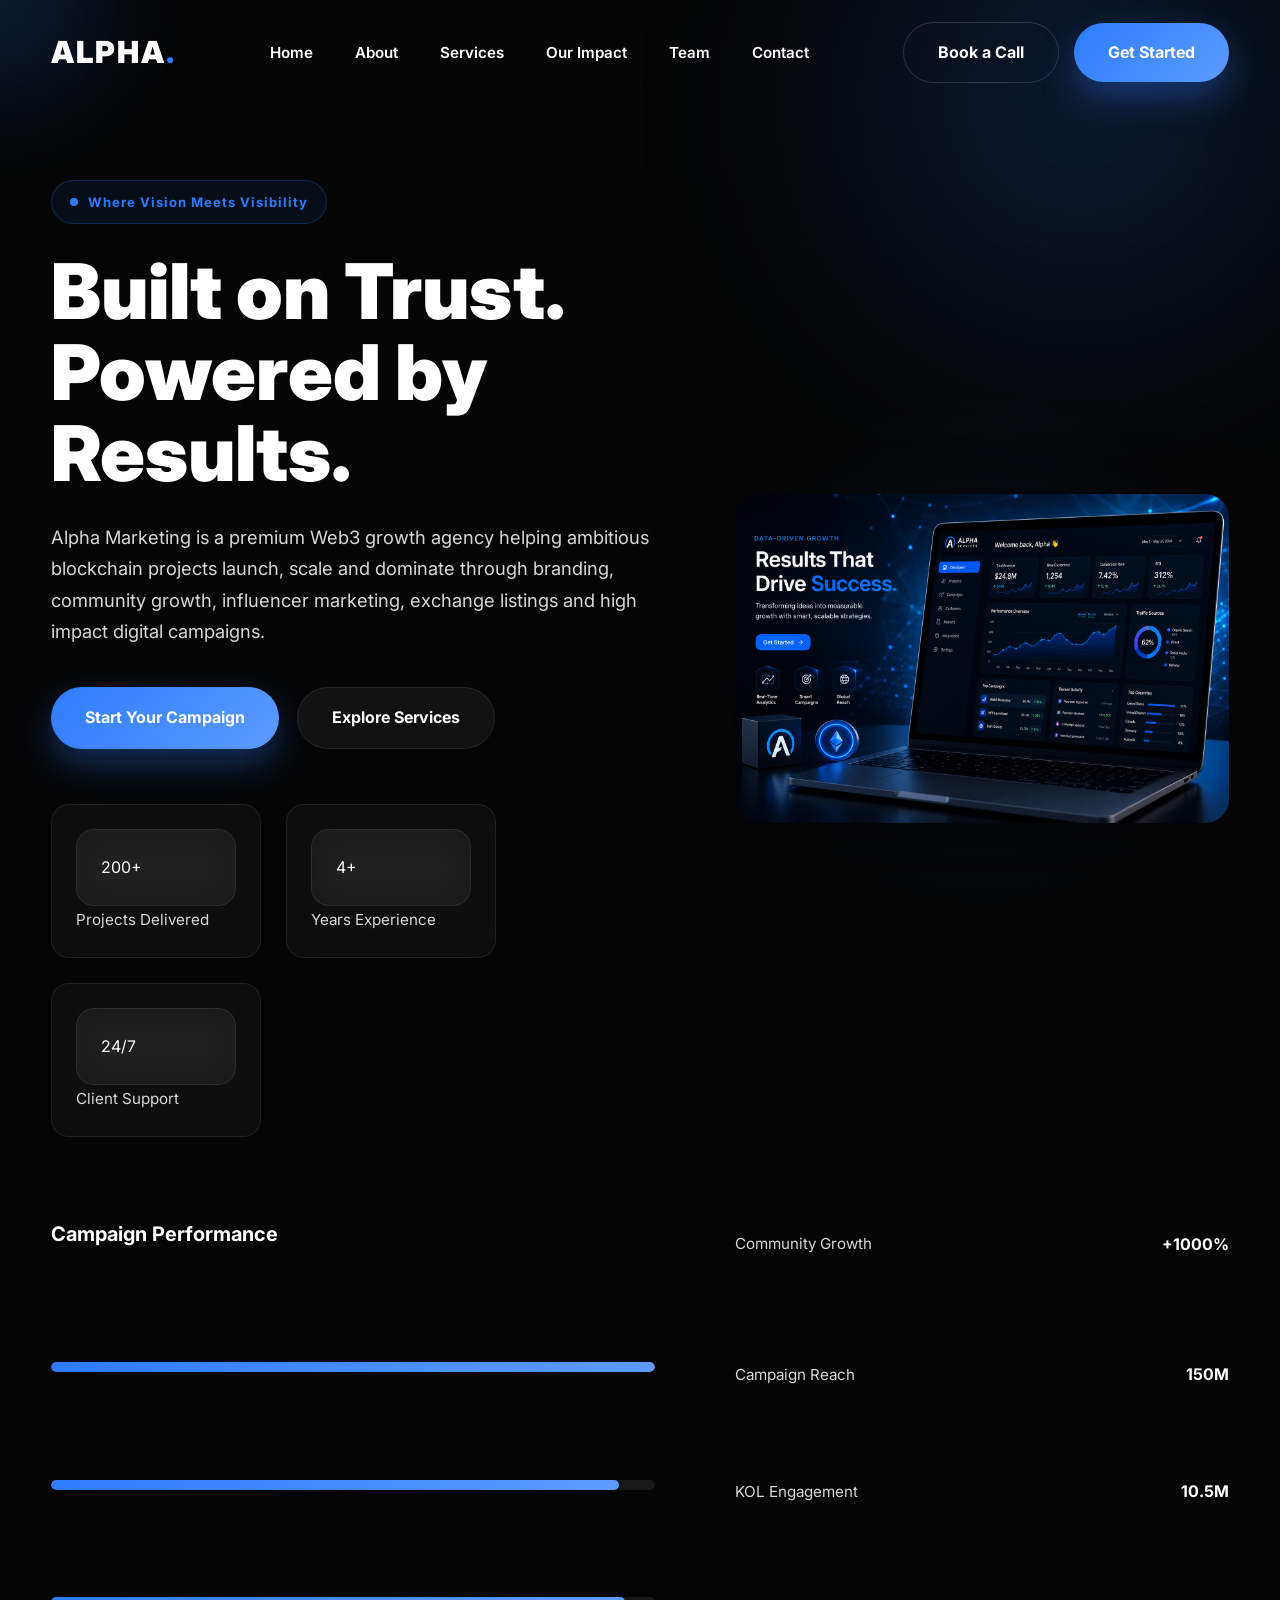
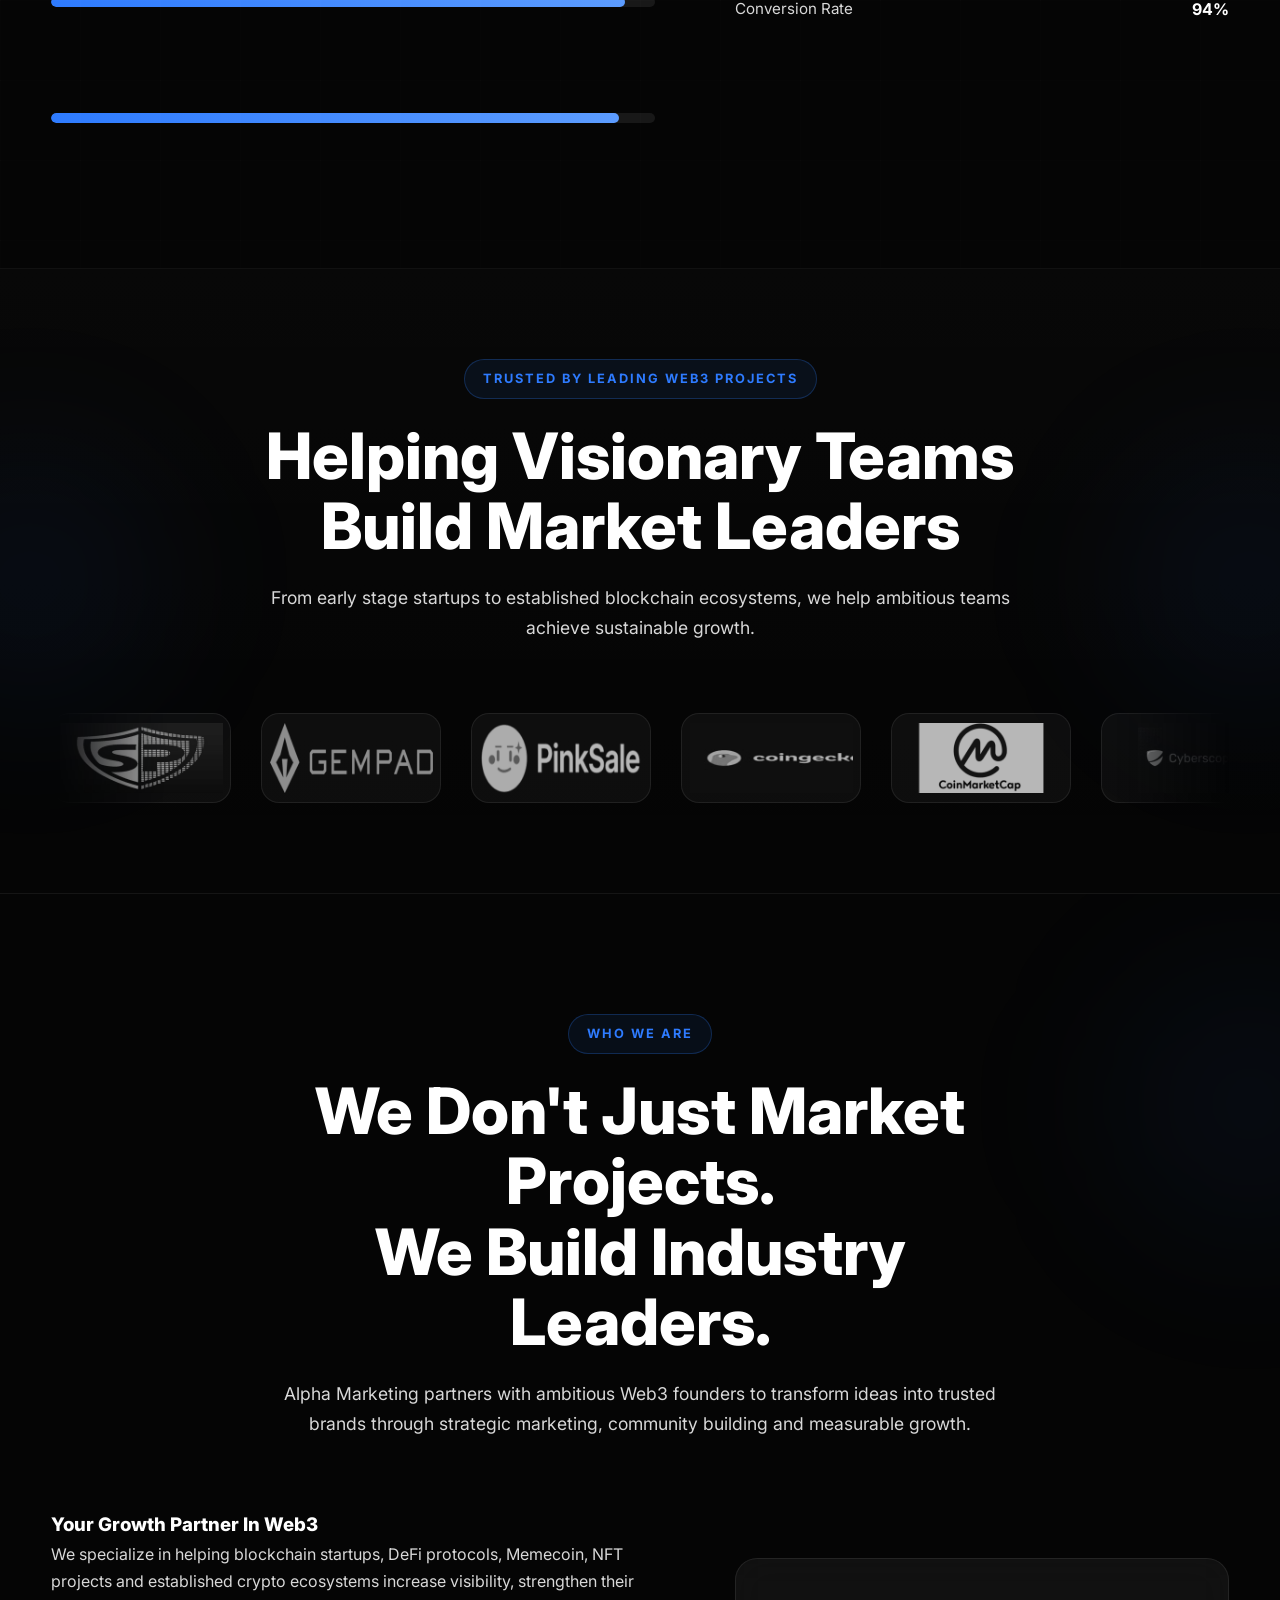
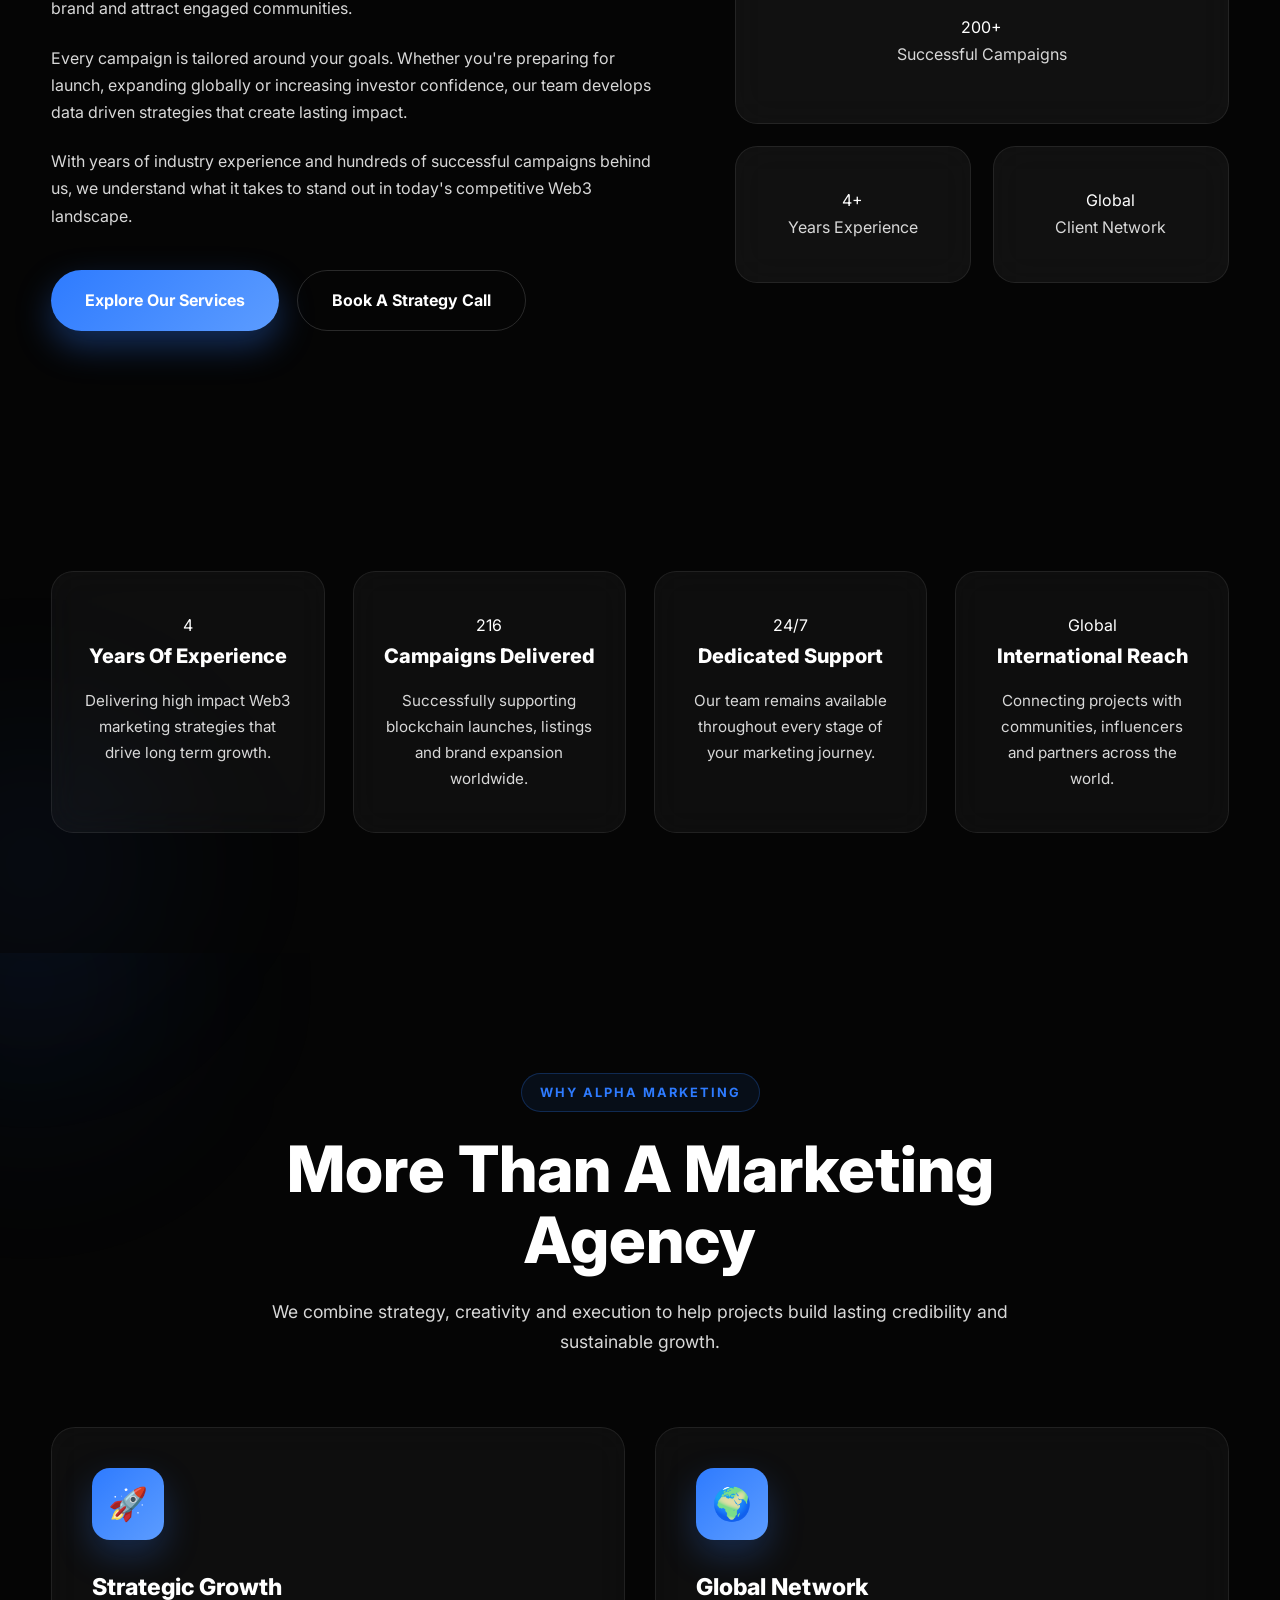
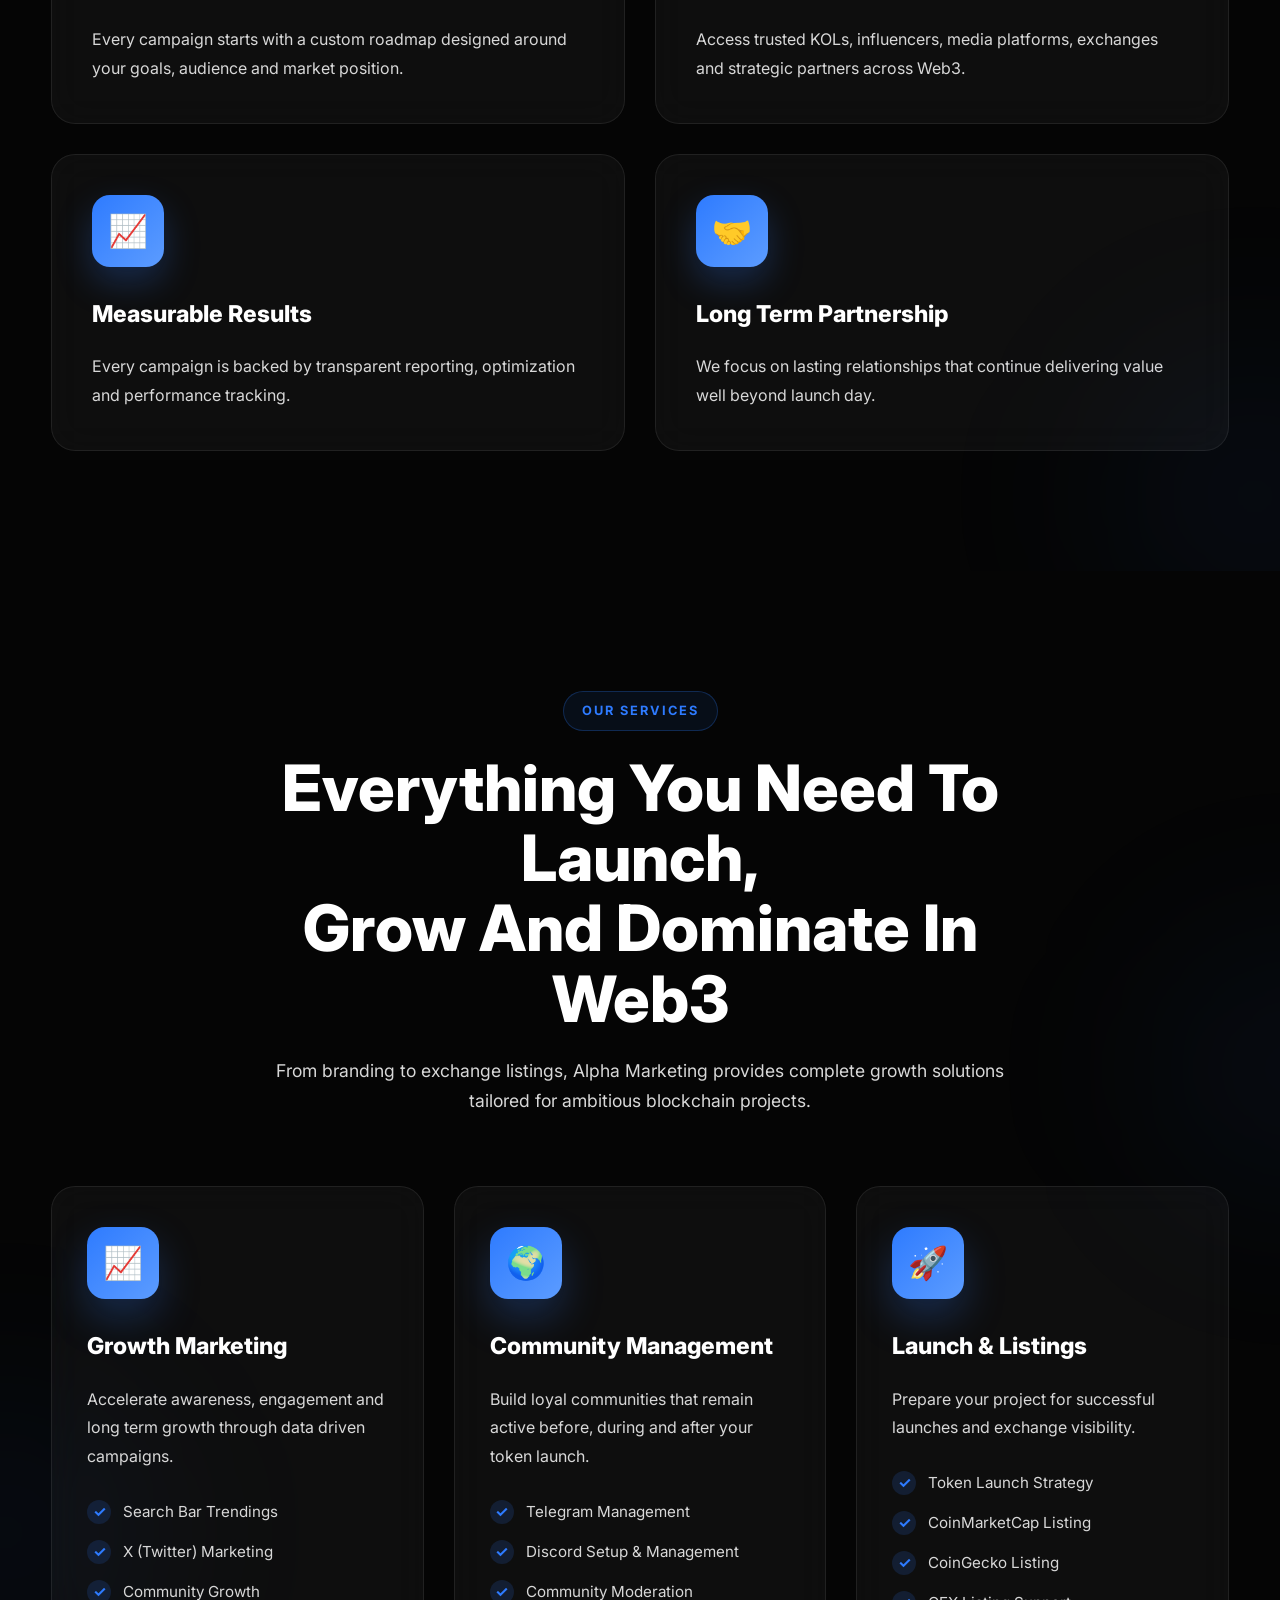
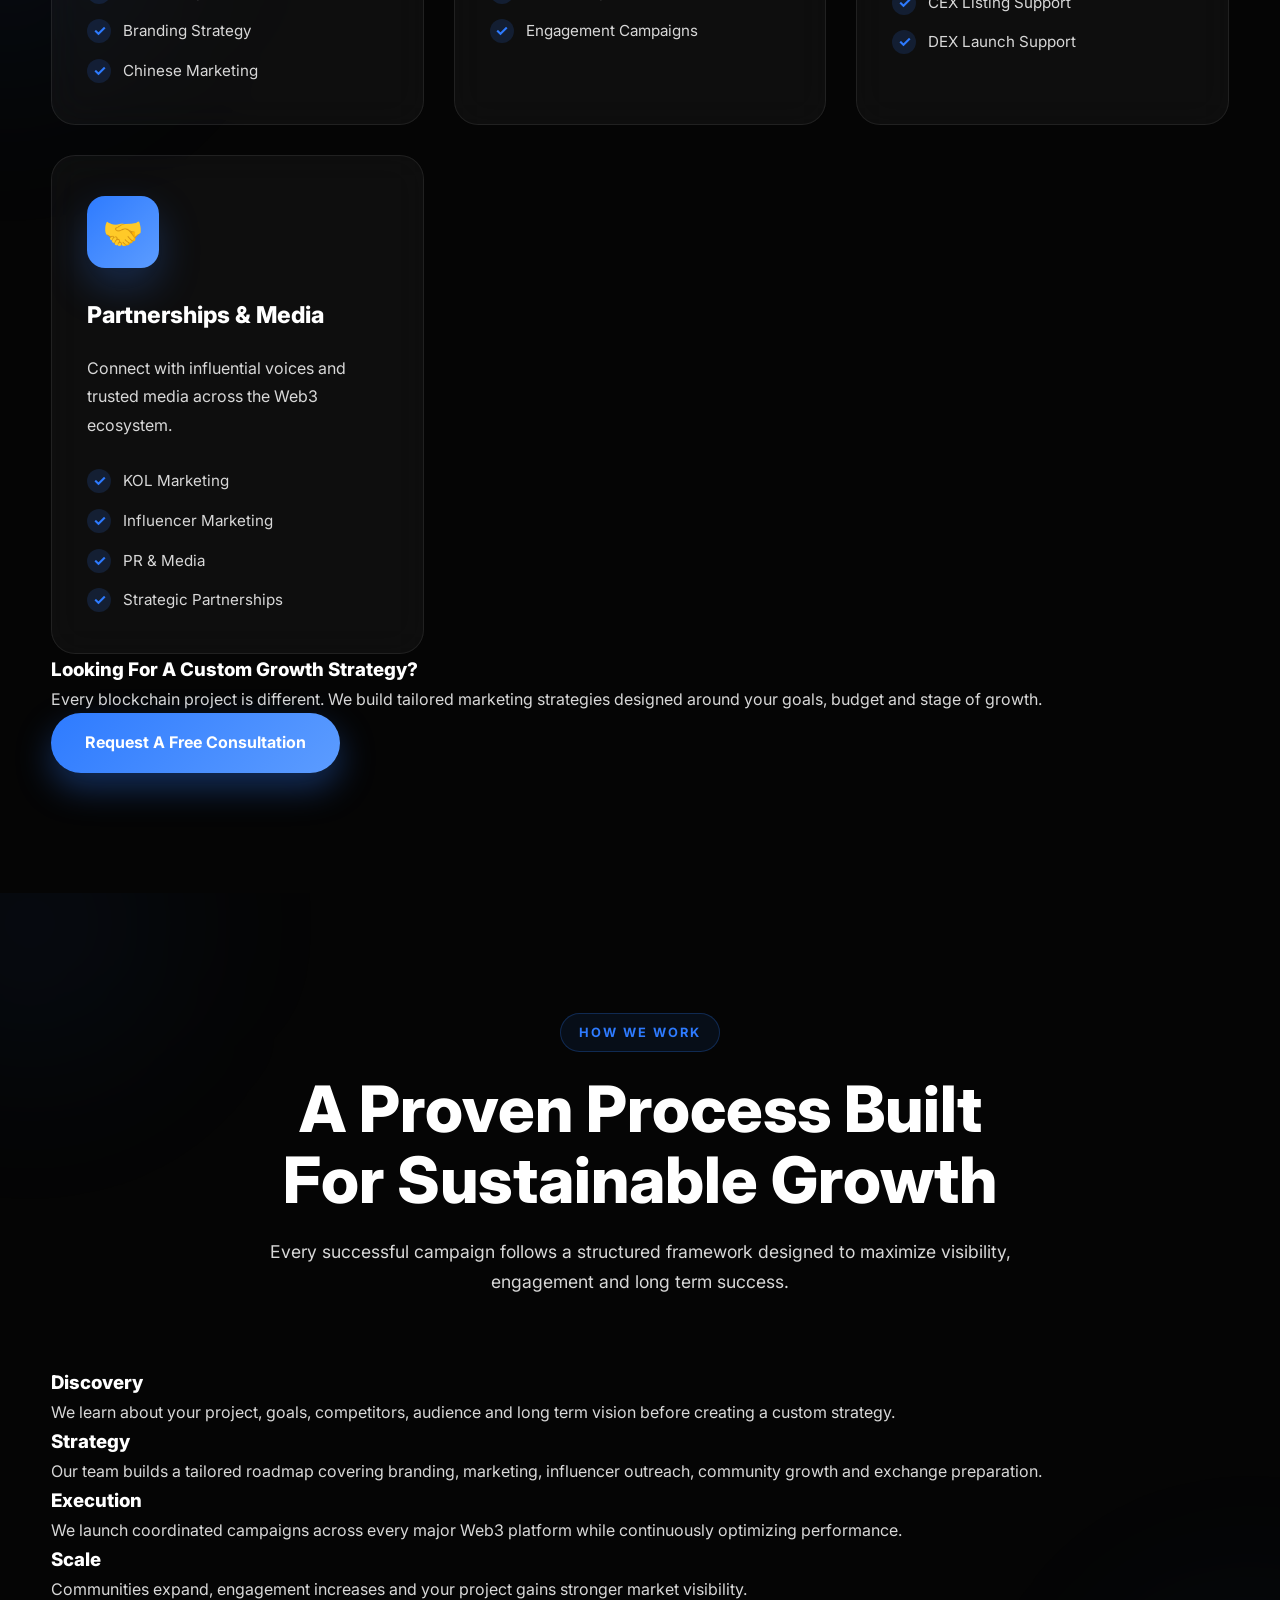
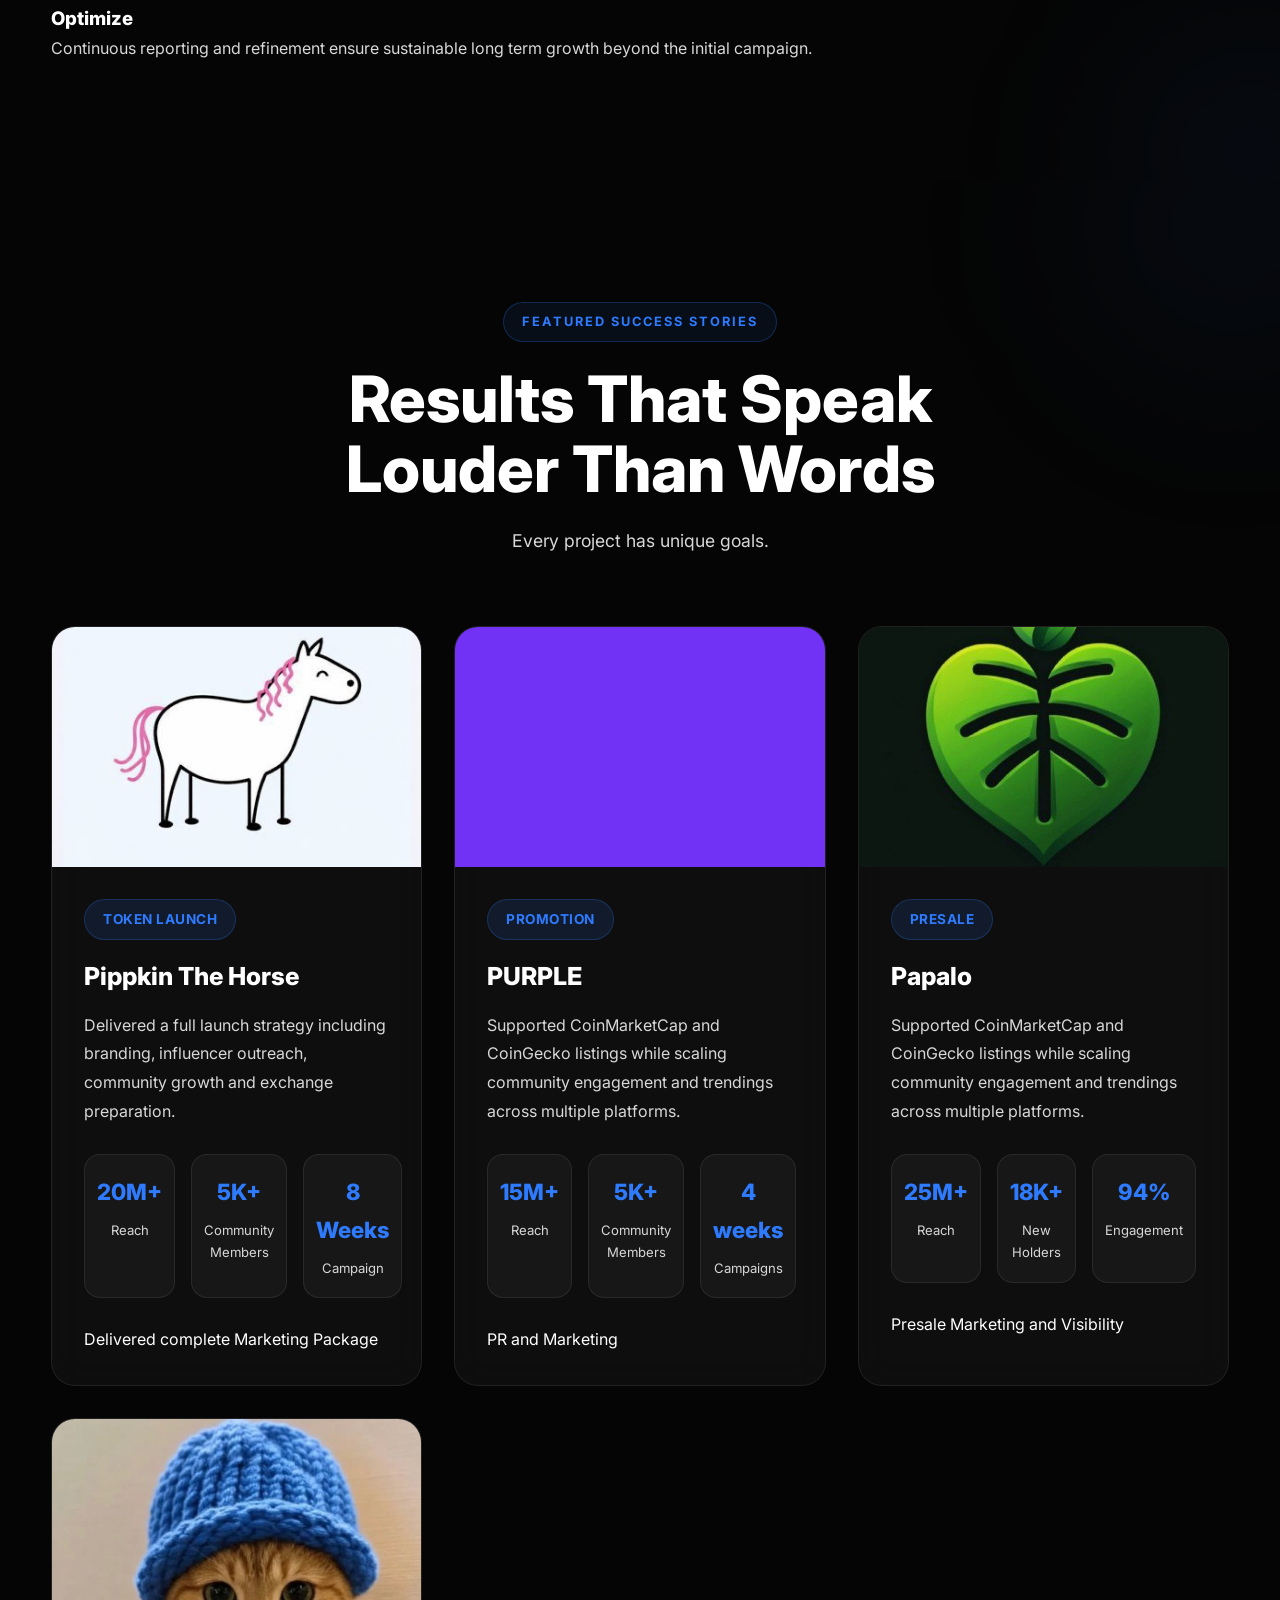
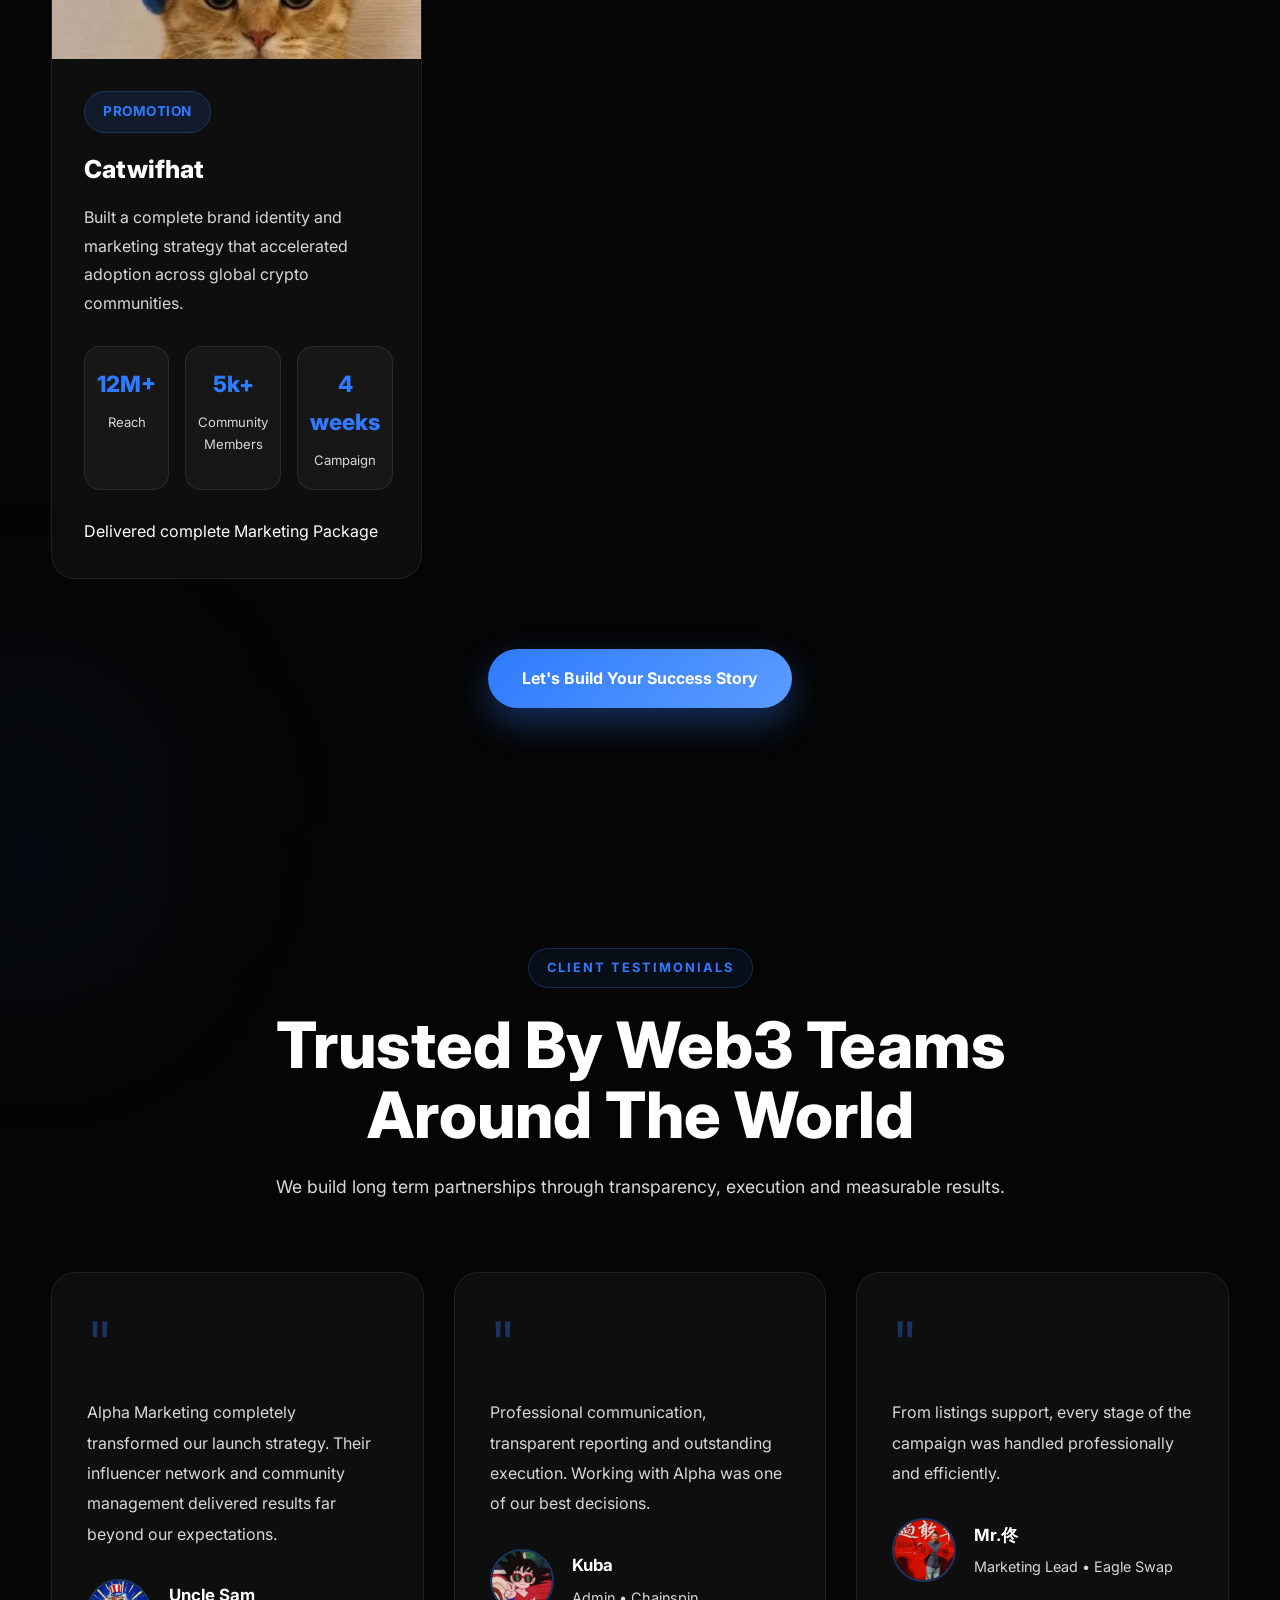
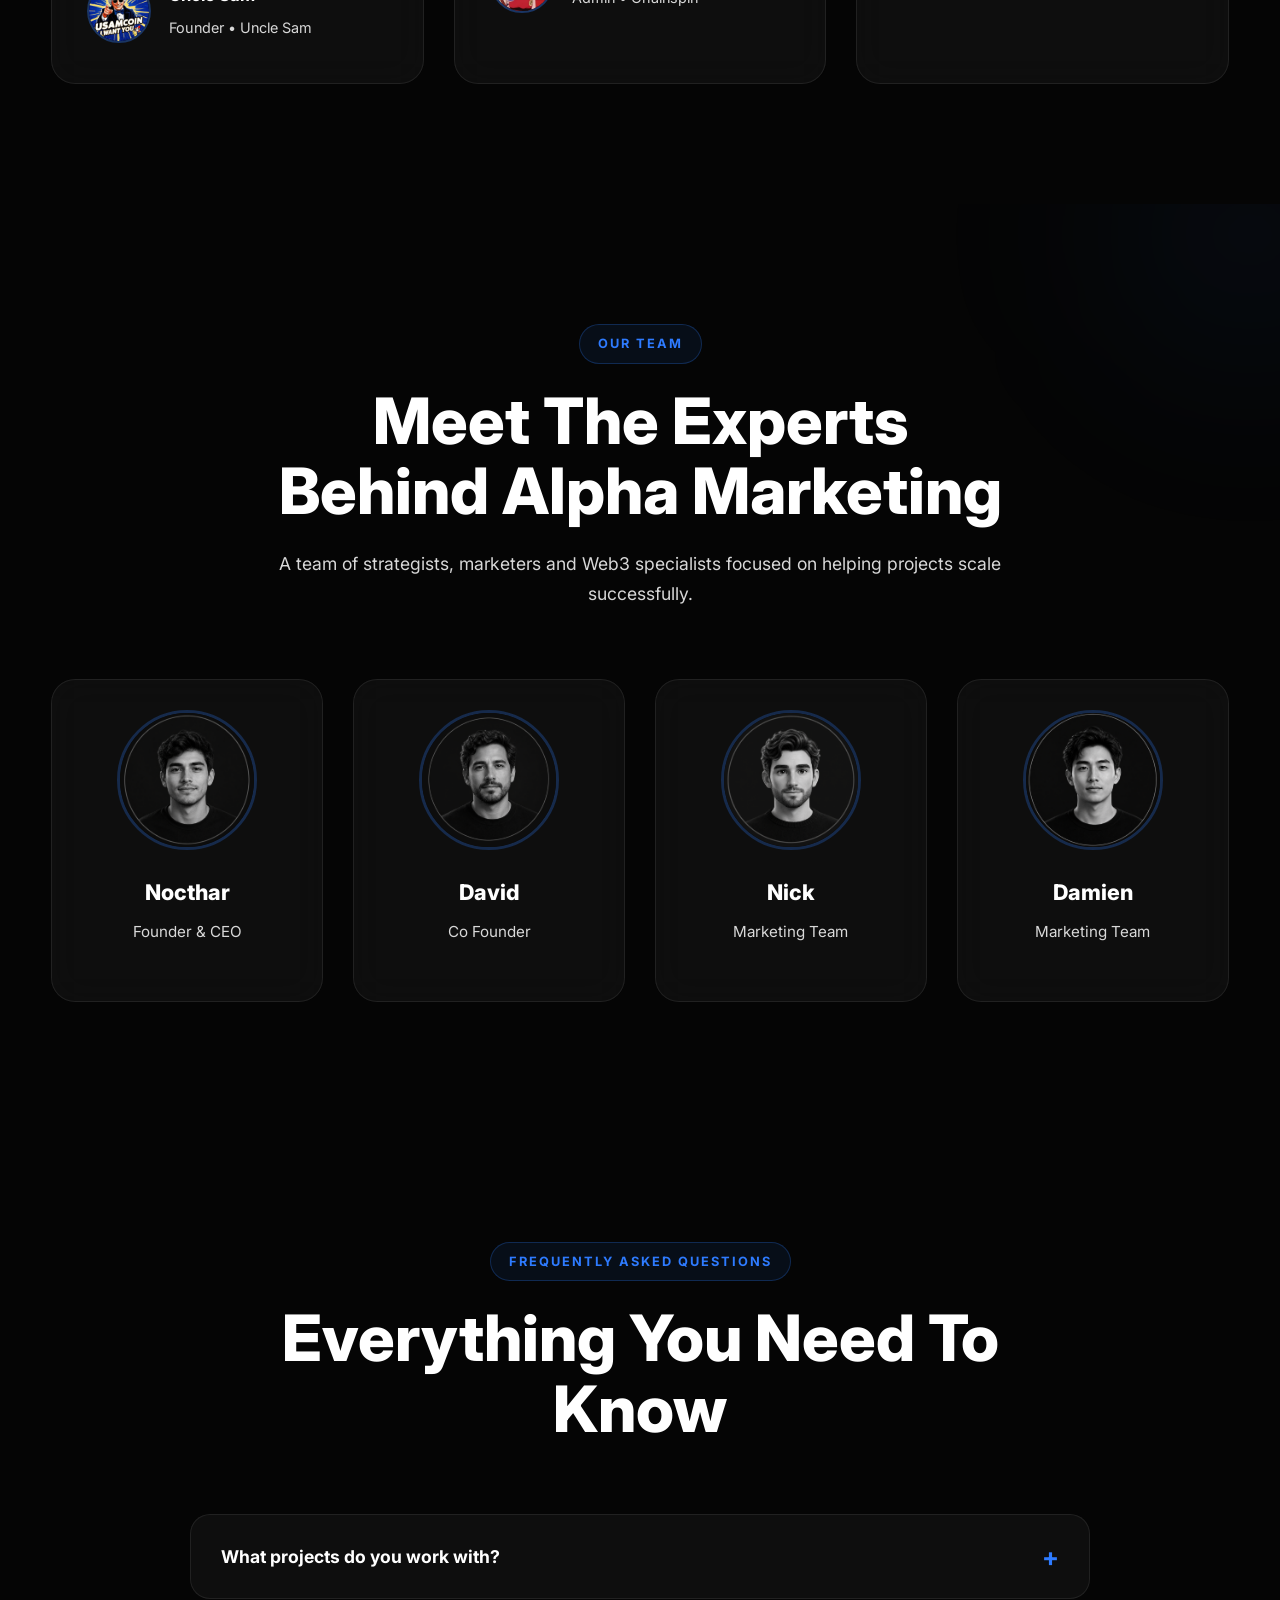
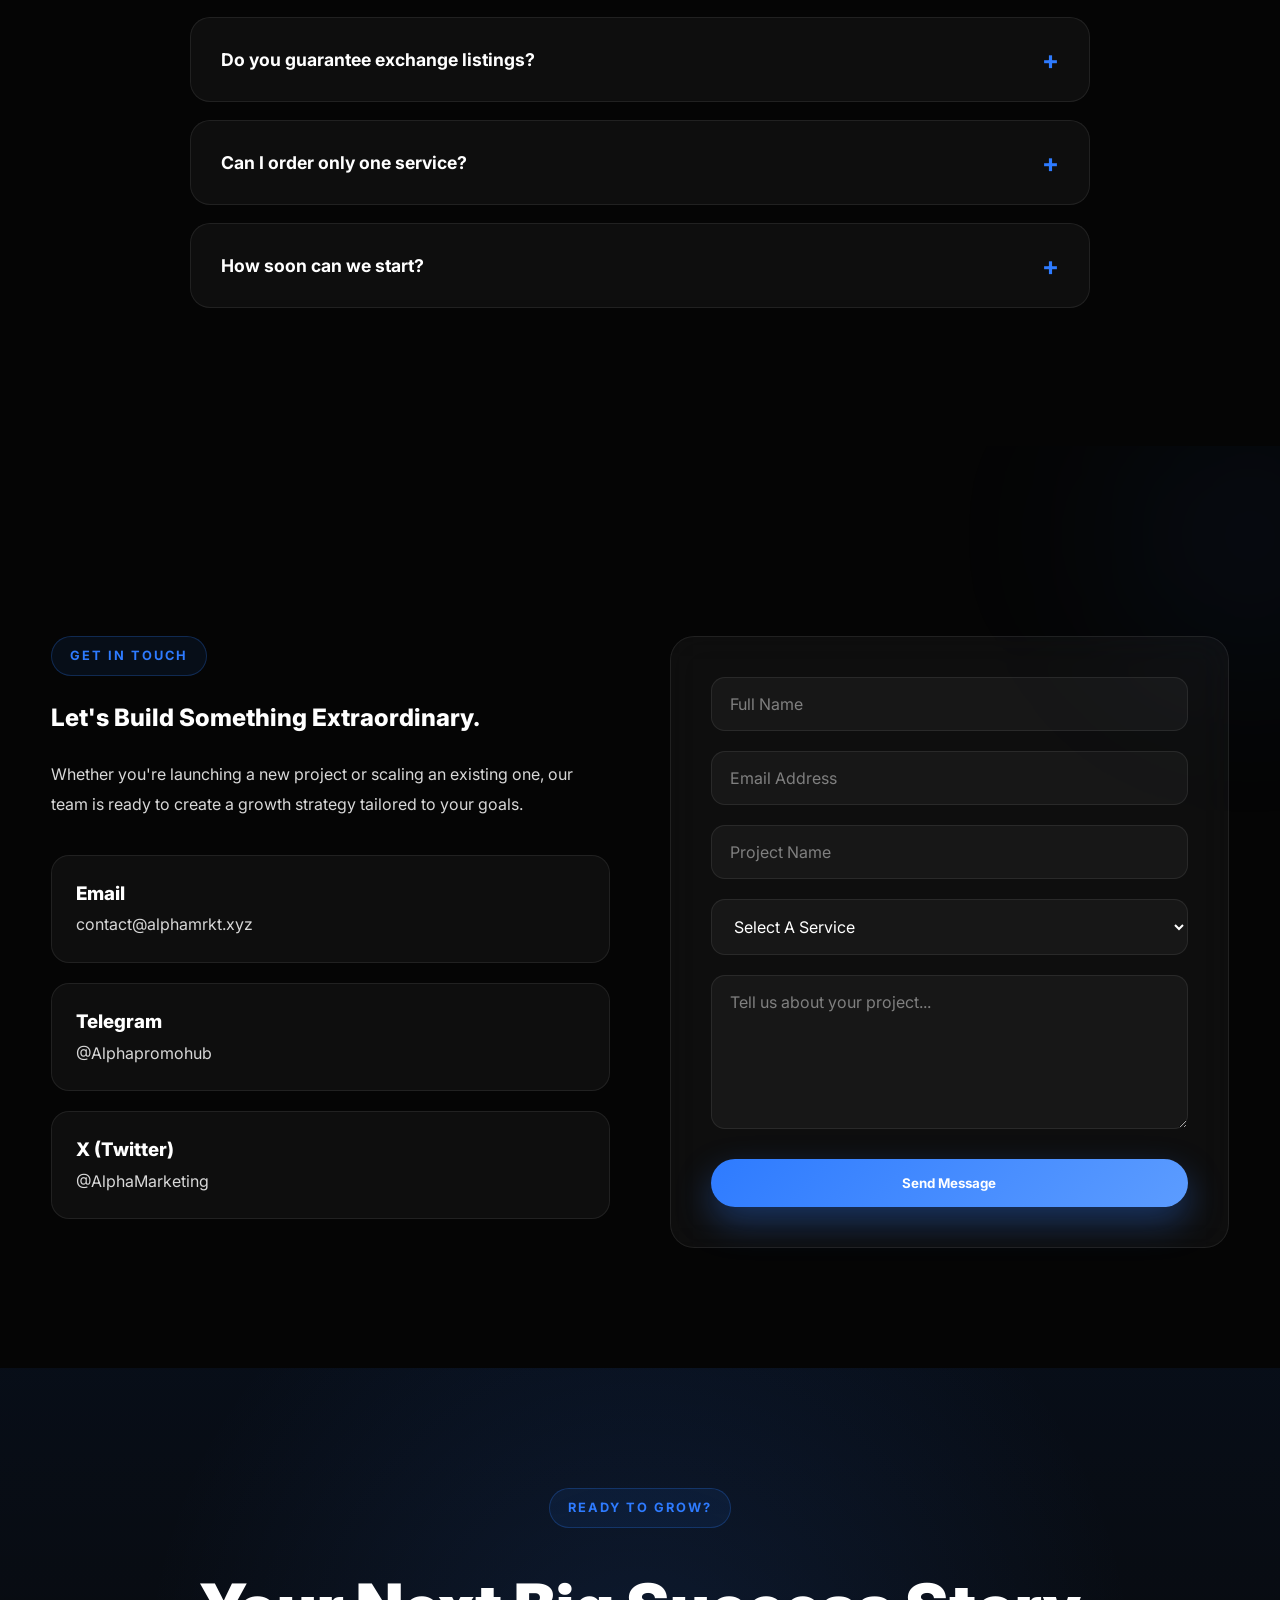
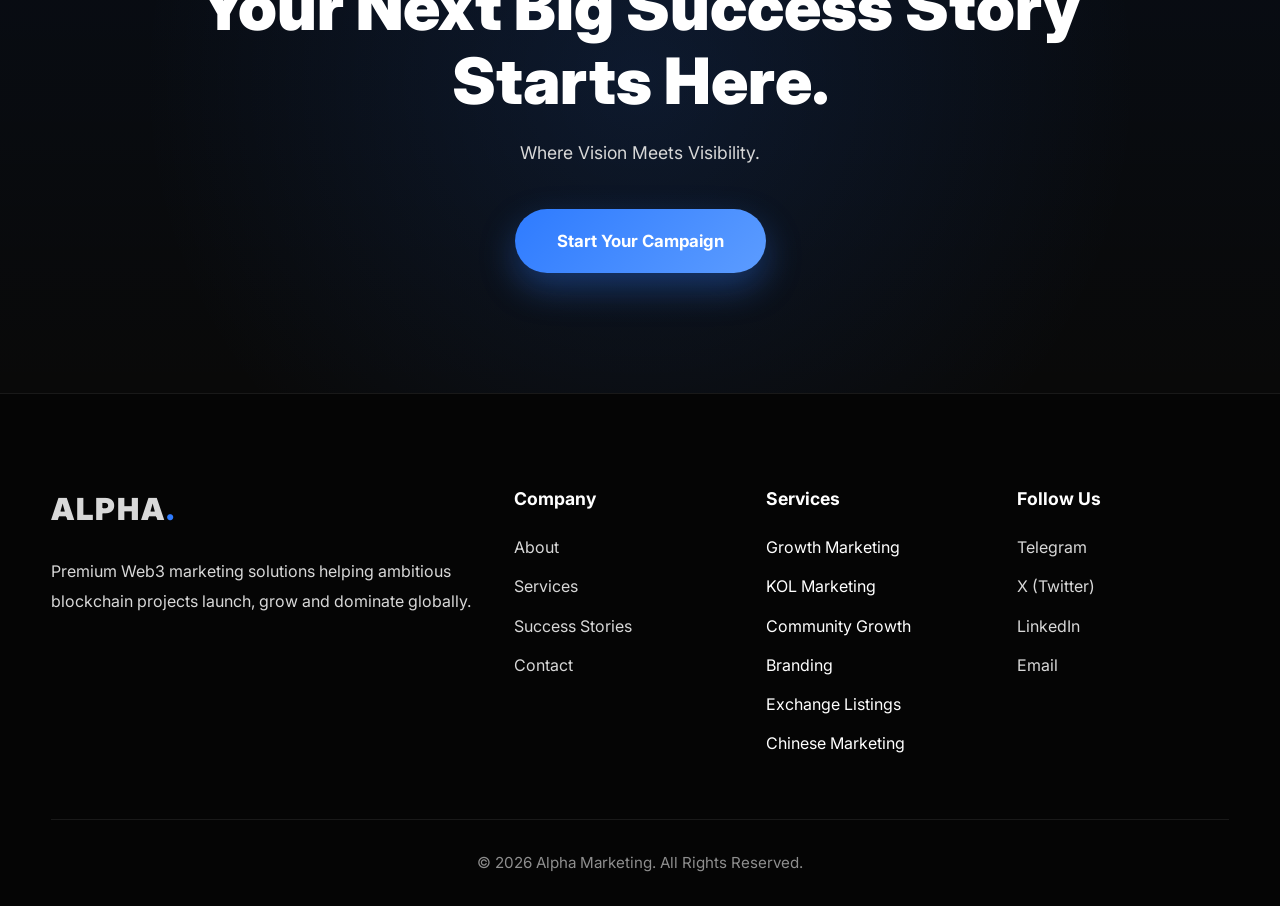
==== commit 531cdda8: "Add files via upload" ====
--- a/index.html
+++ b/index.html
@@ -2170,7 +2170,7 @@
 
                             <h3>Email</h3>
 
-                            <p>alphapromoservice@gmail.com</p>
+                            <p>contact@alphamrkt.xyz</p>
 
                         </div>
 
@@ -2494,7 +2494,7 @@
 
                     <li><a href="https://www.linkedIn.com">LinkedIn</a></li>
 
-                    <li><a href="alphapromoservice@gmail.com">Email</a></li>
+                    <li><a href="contact@alphamrkt.xyz">Email</a></li>
 
                 </ul>
 
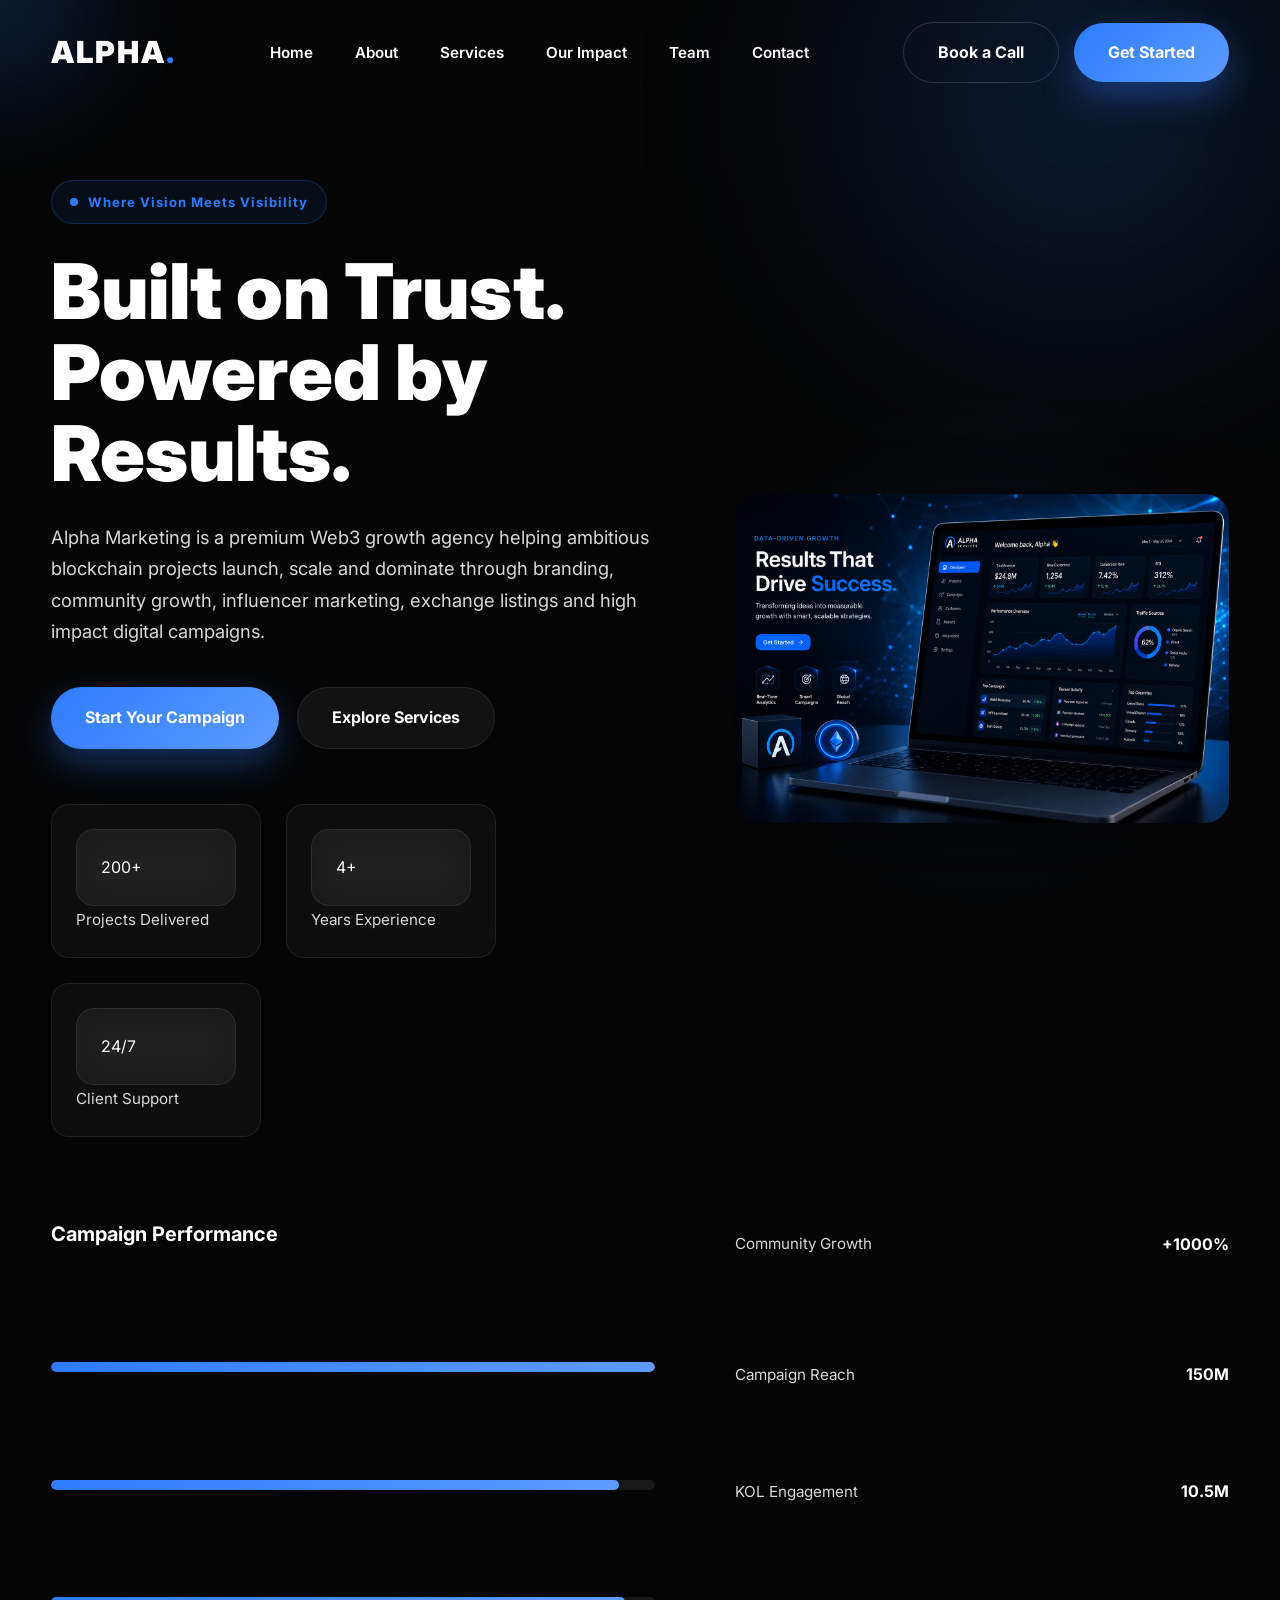
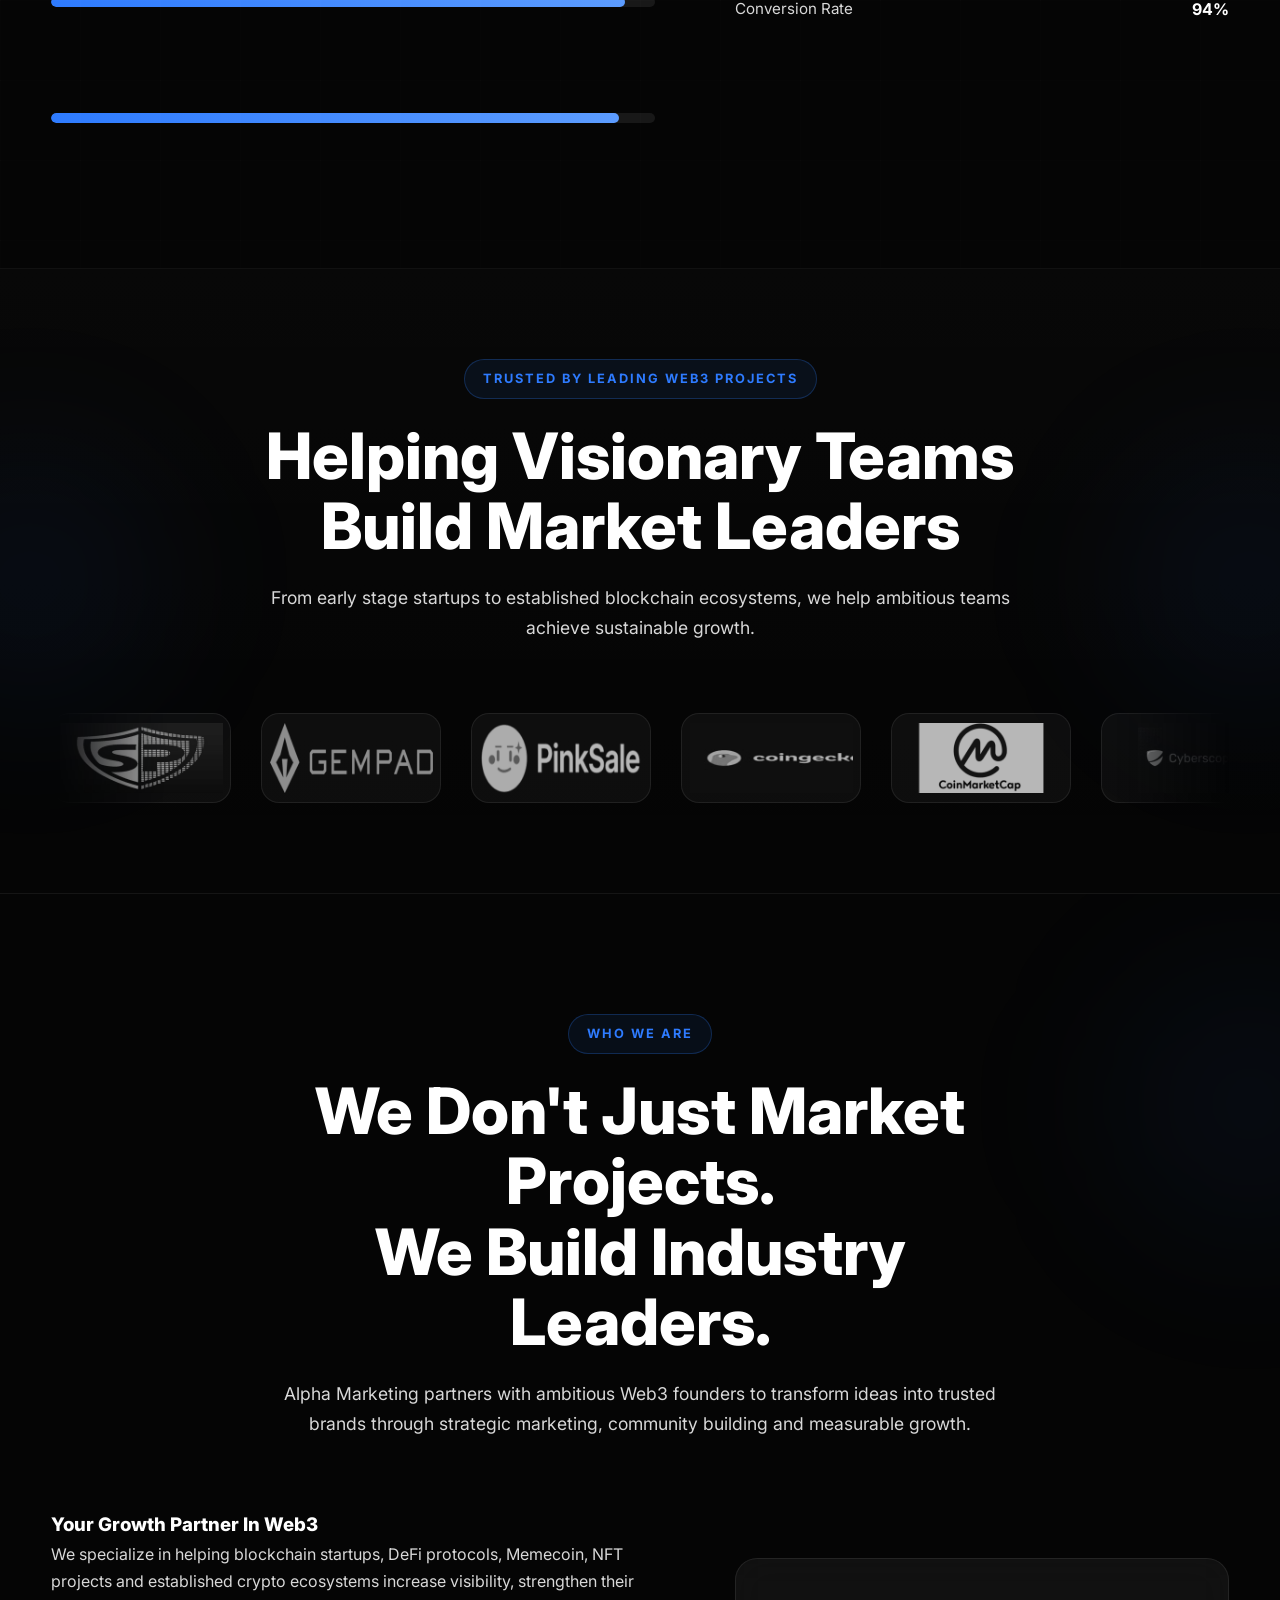
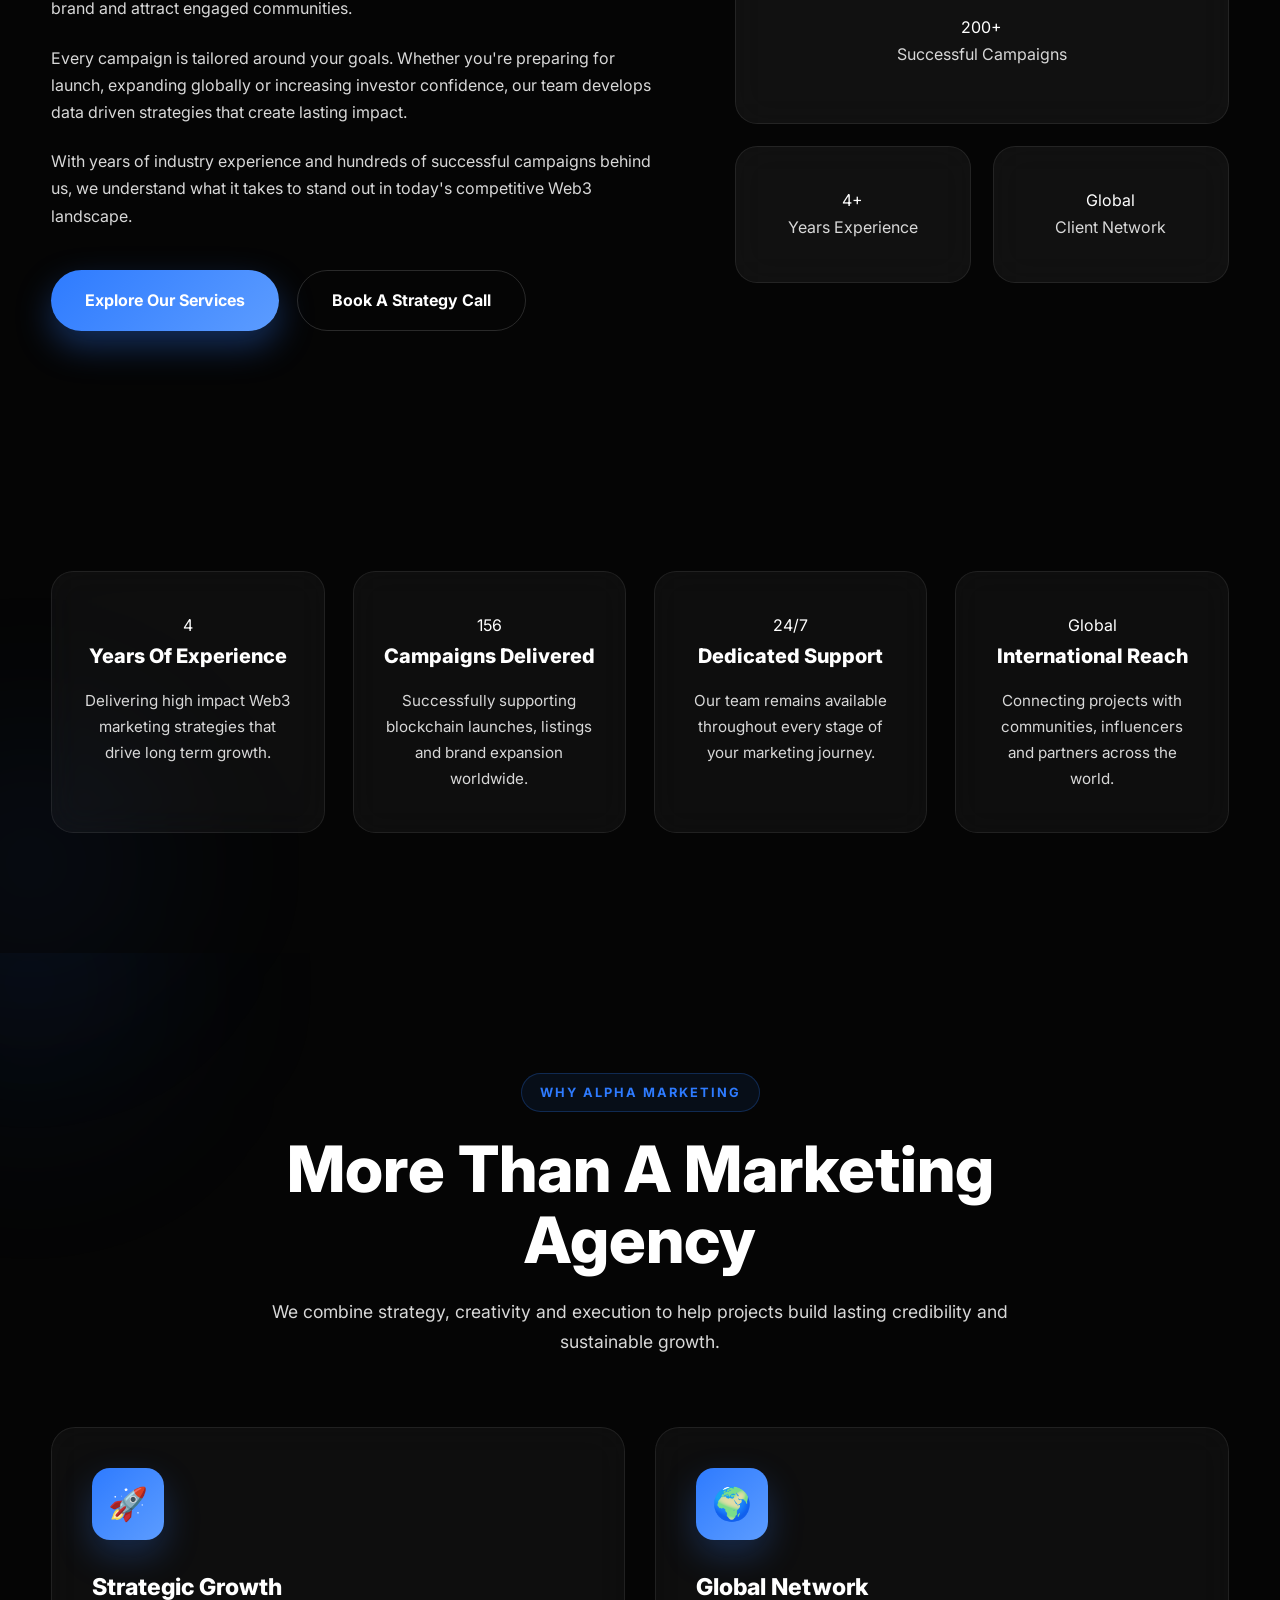
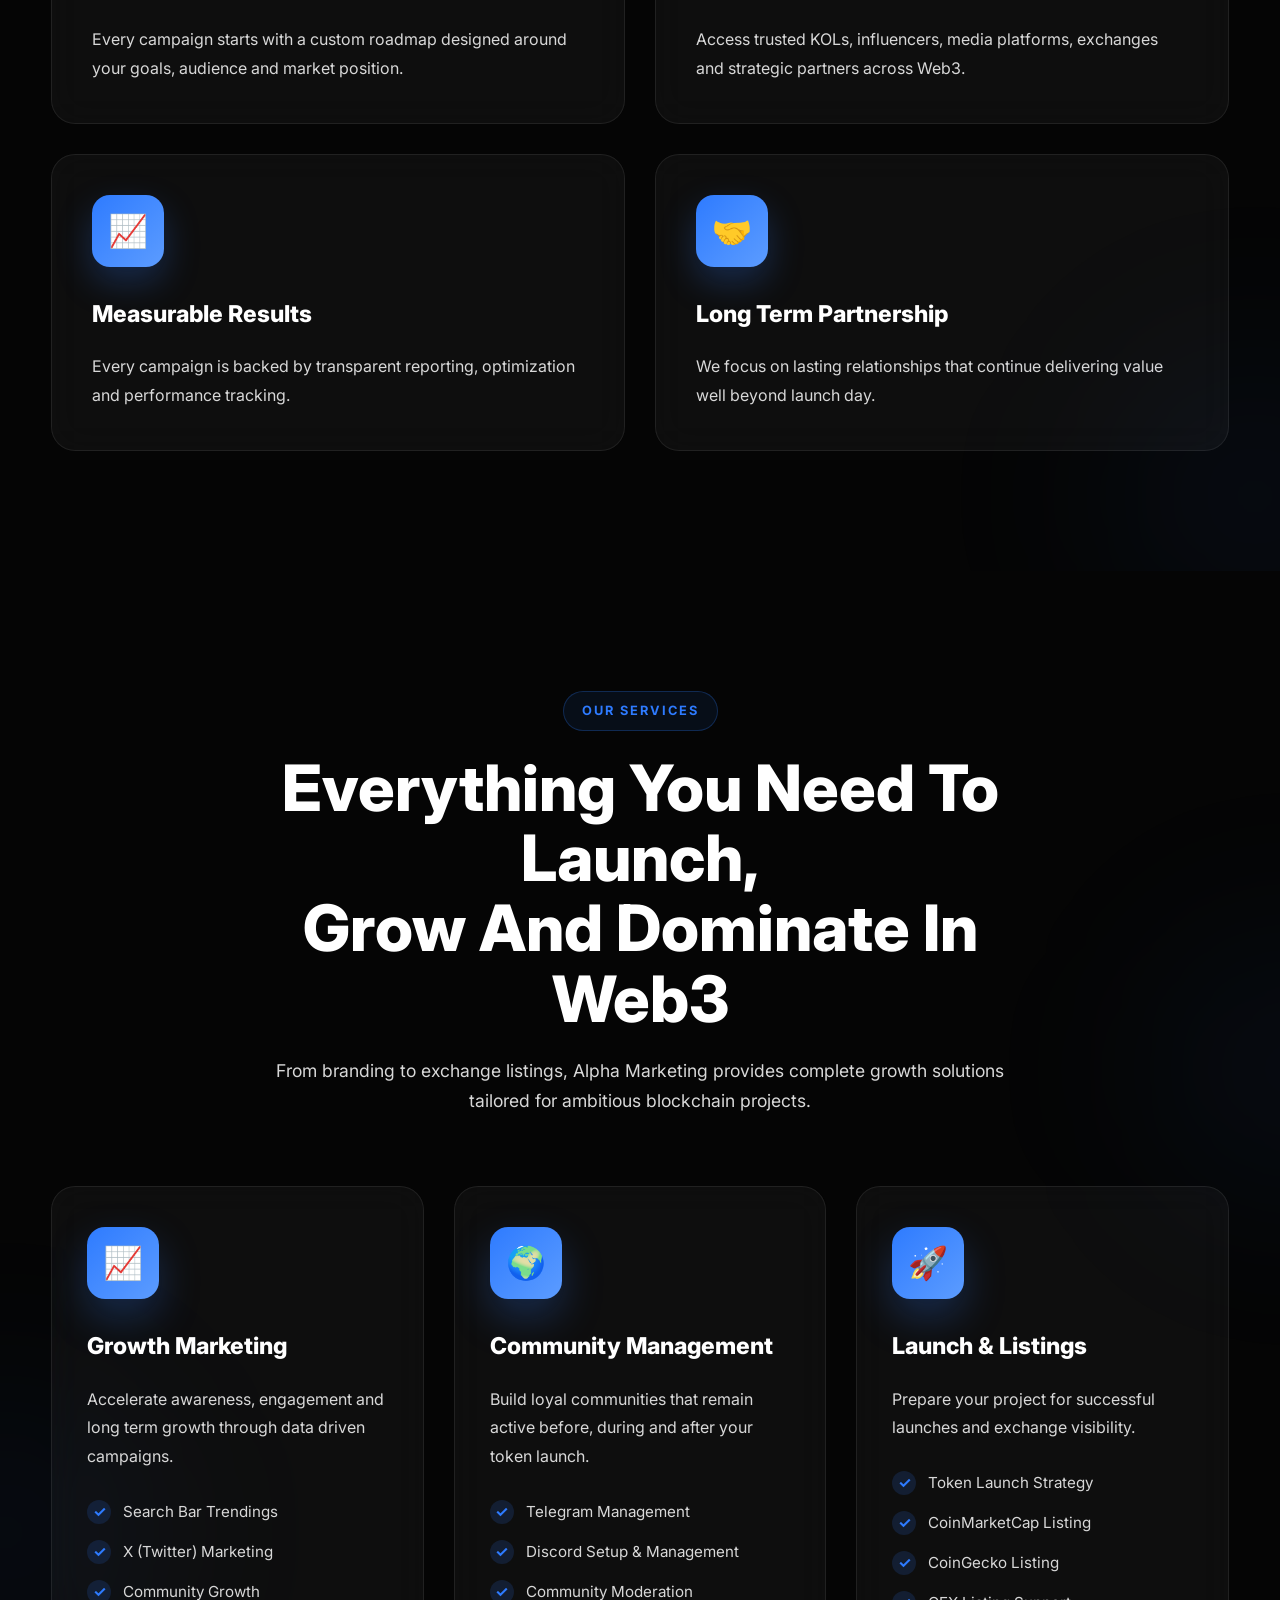
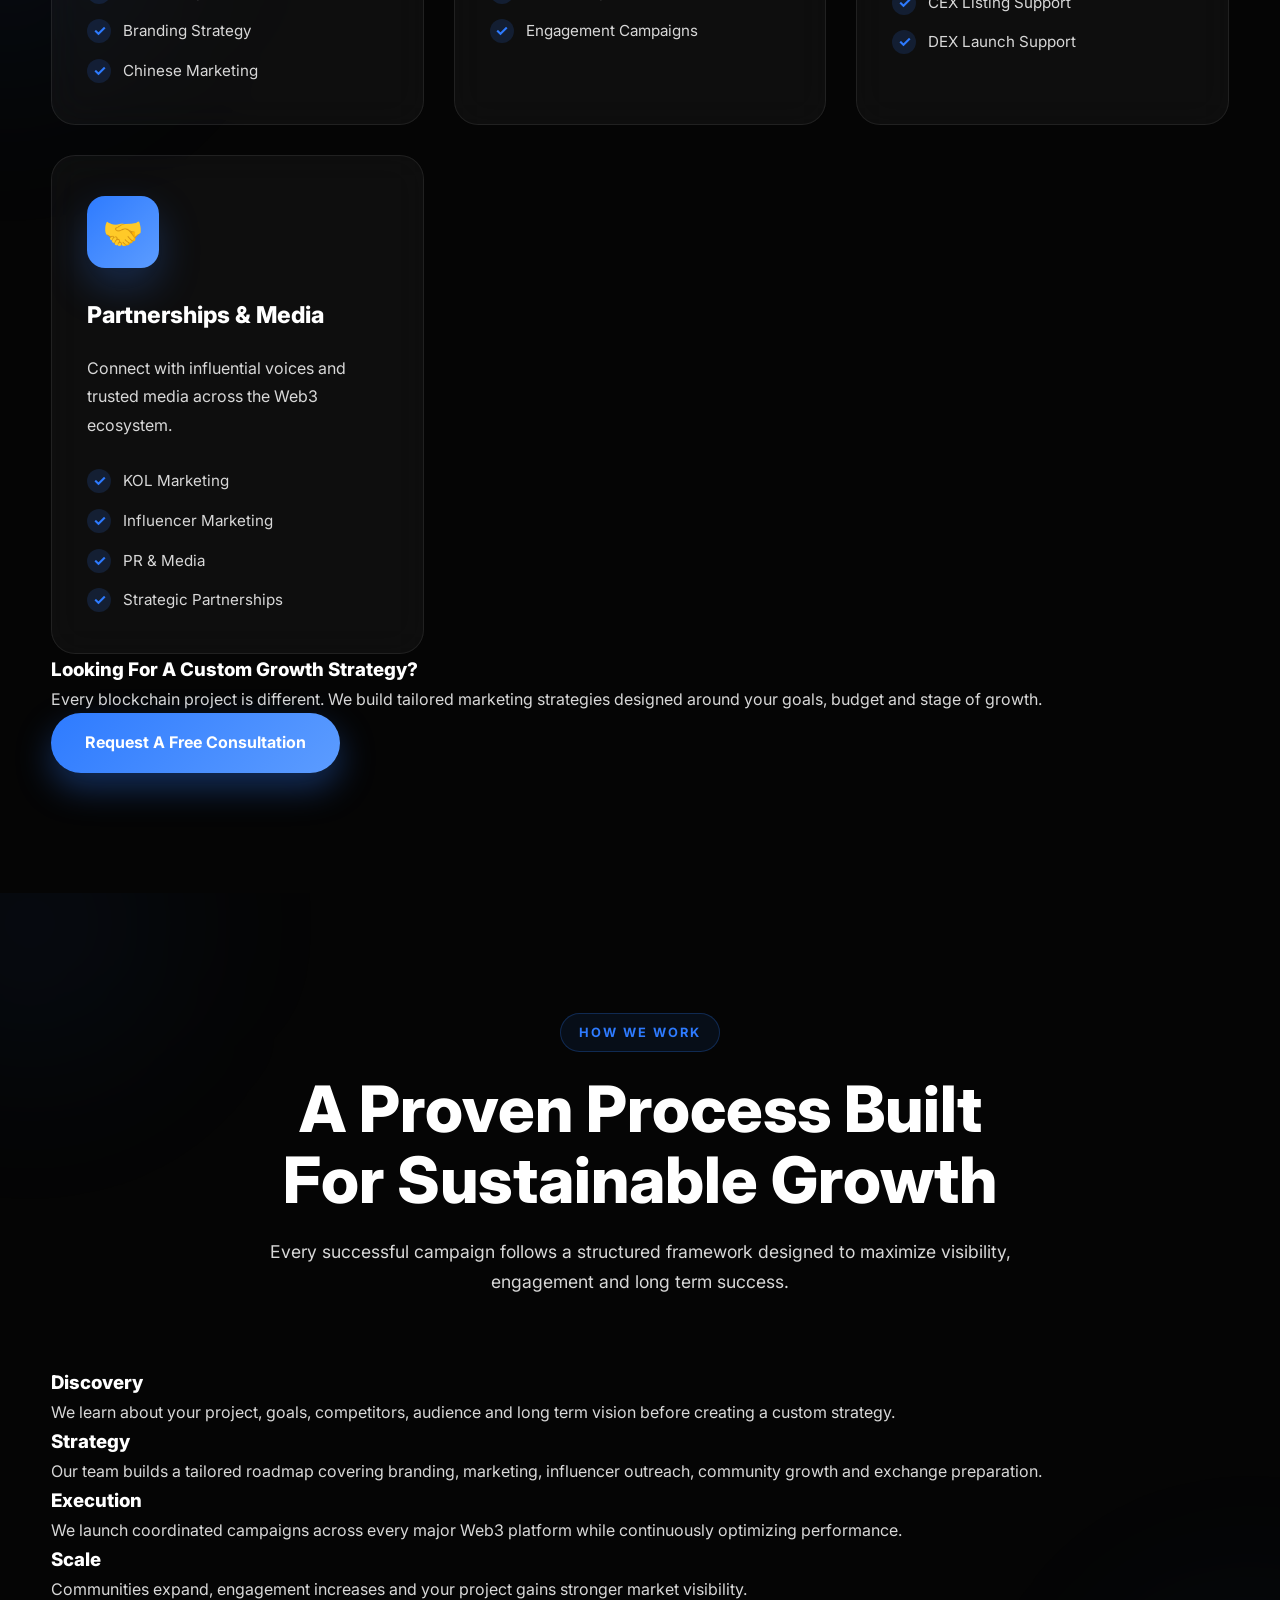
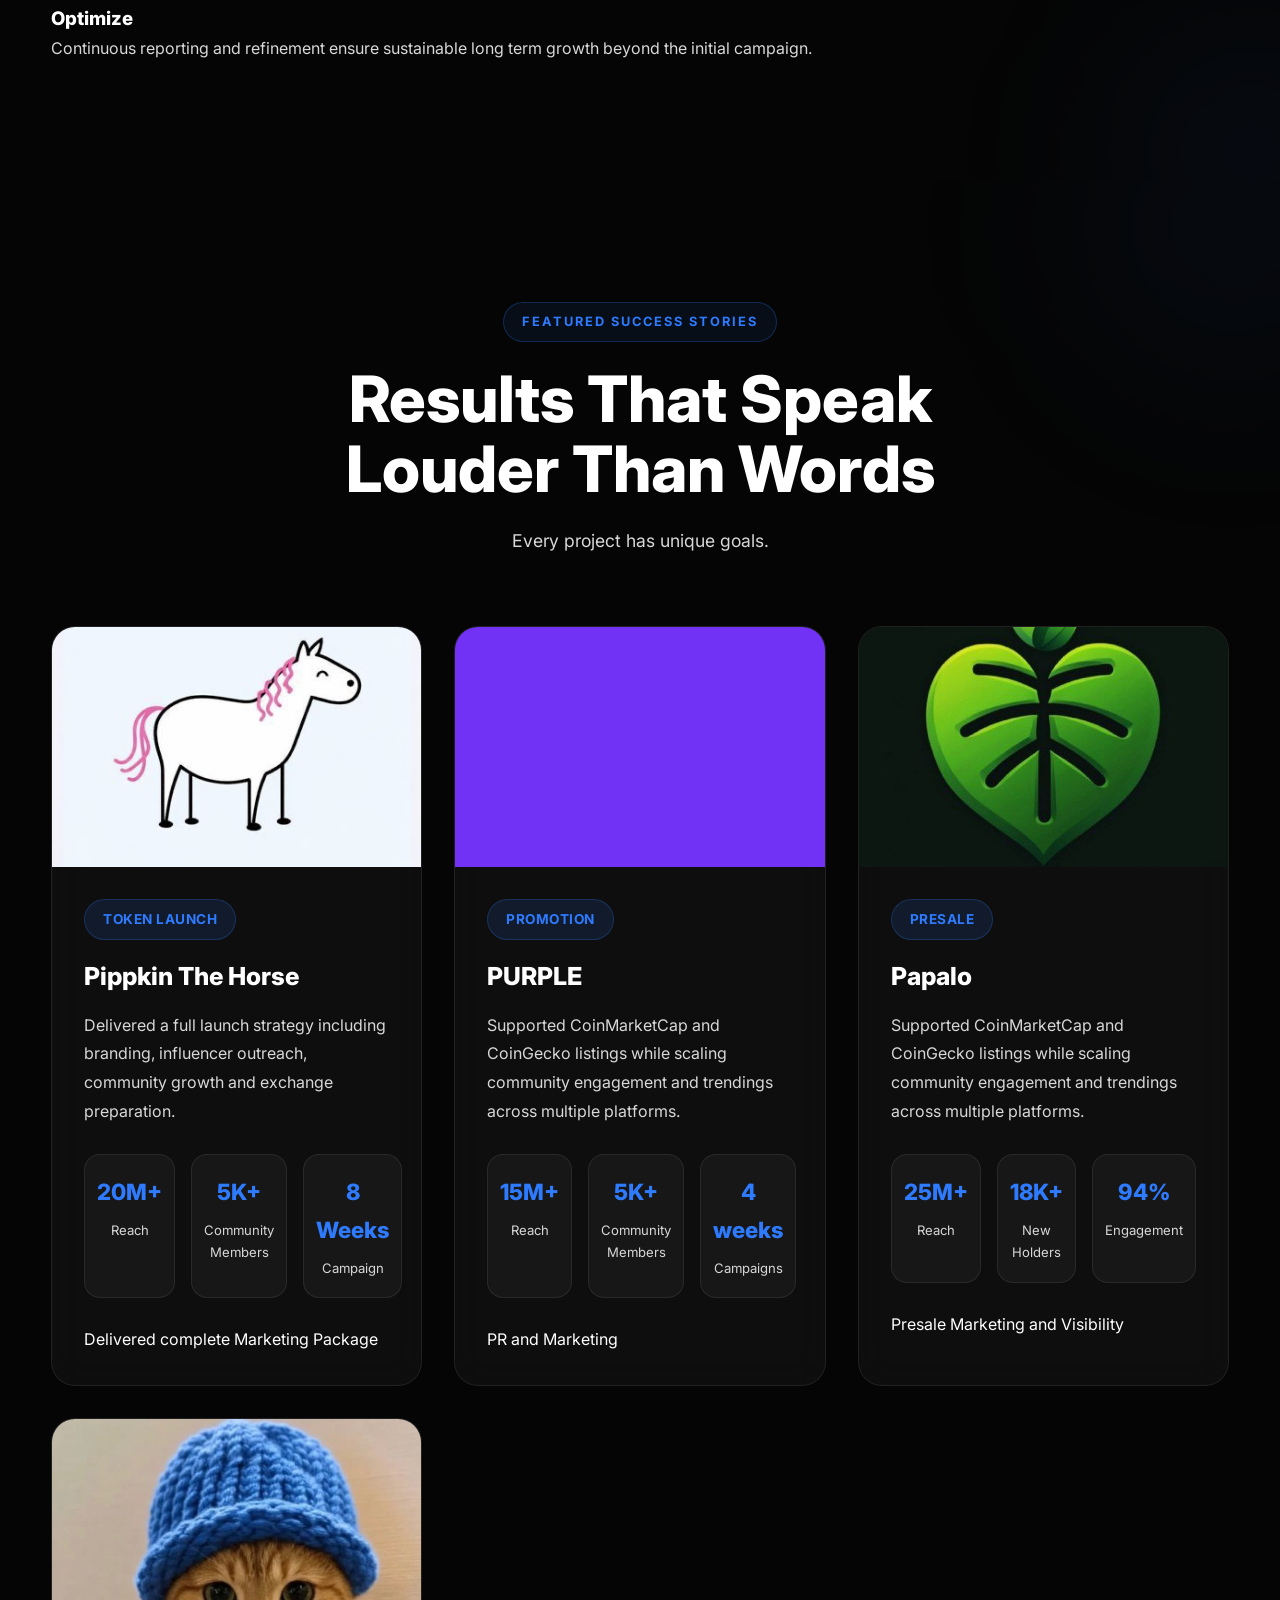
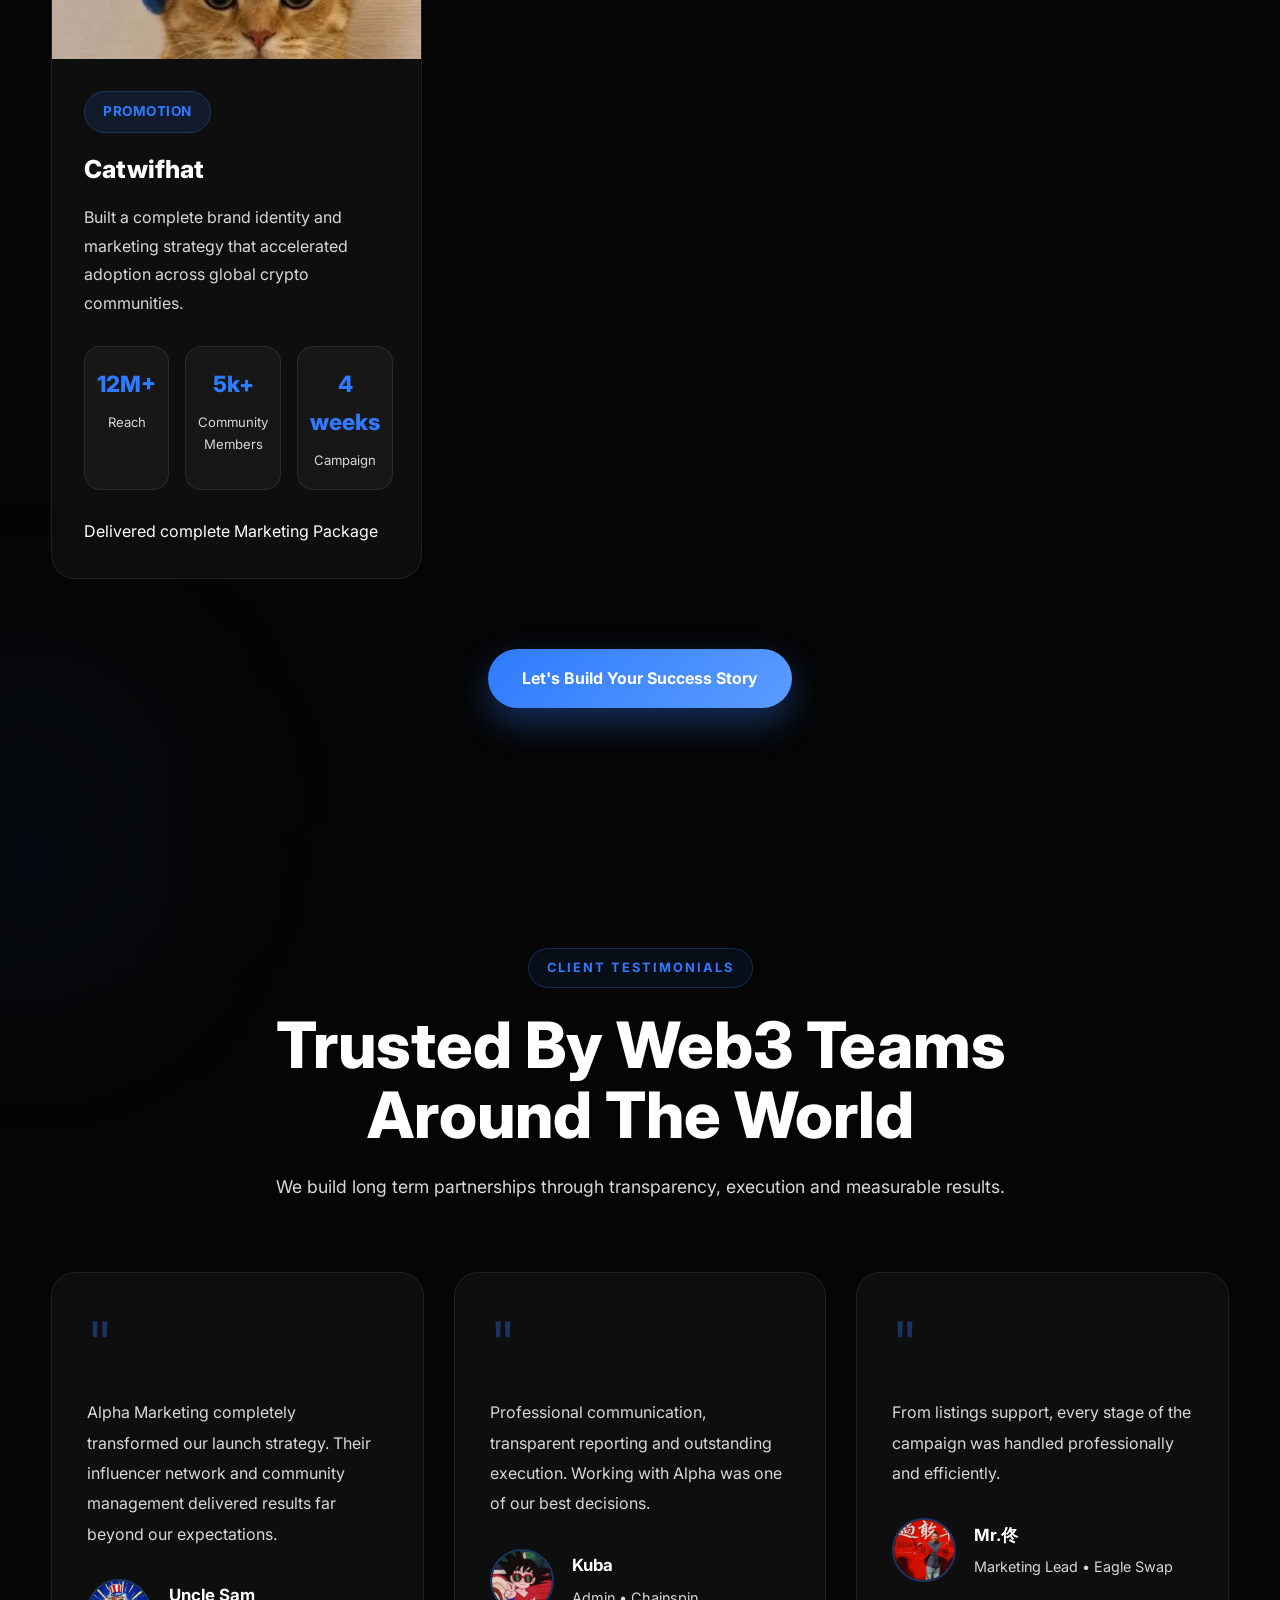
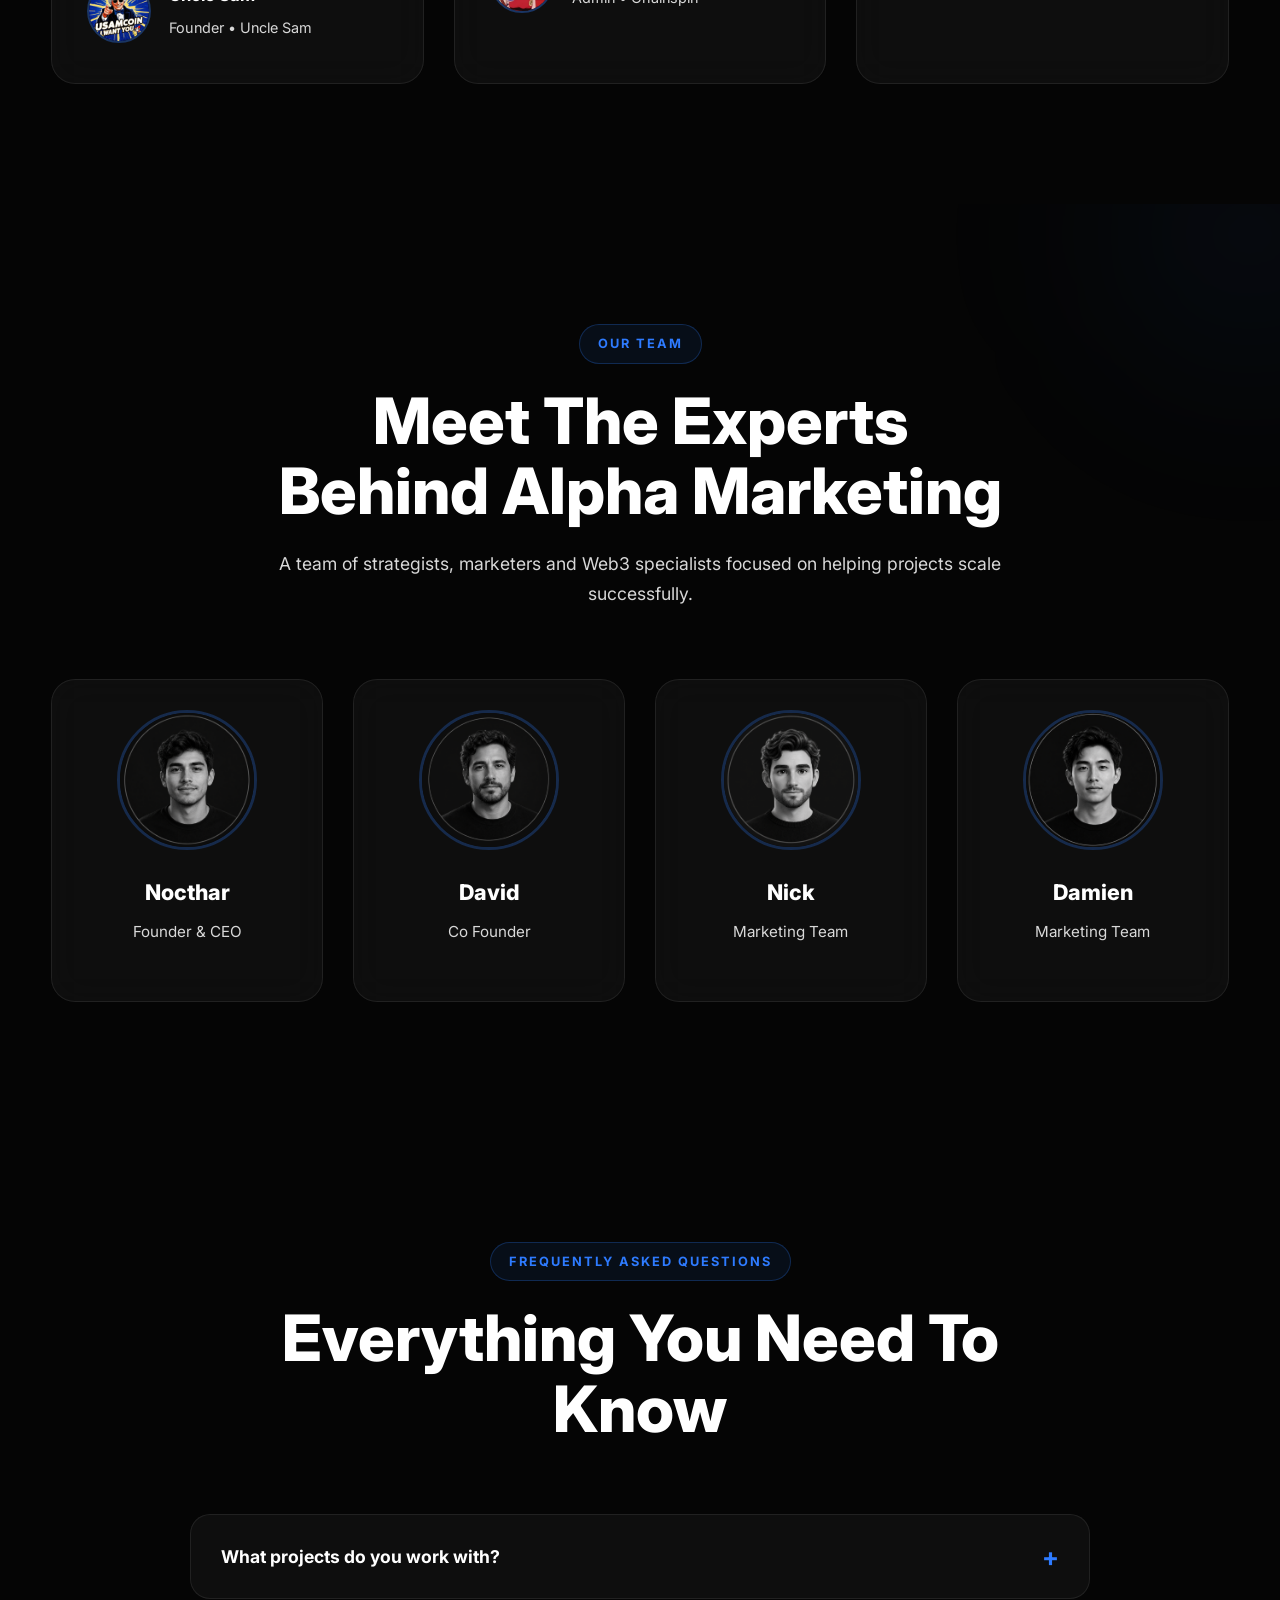
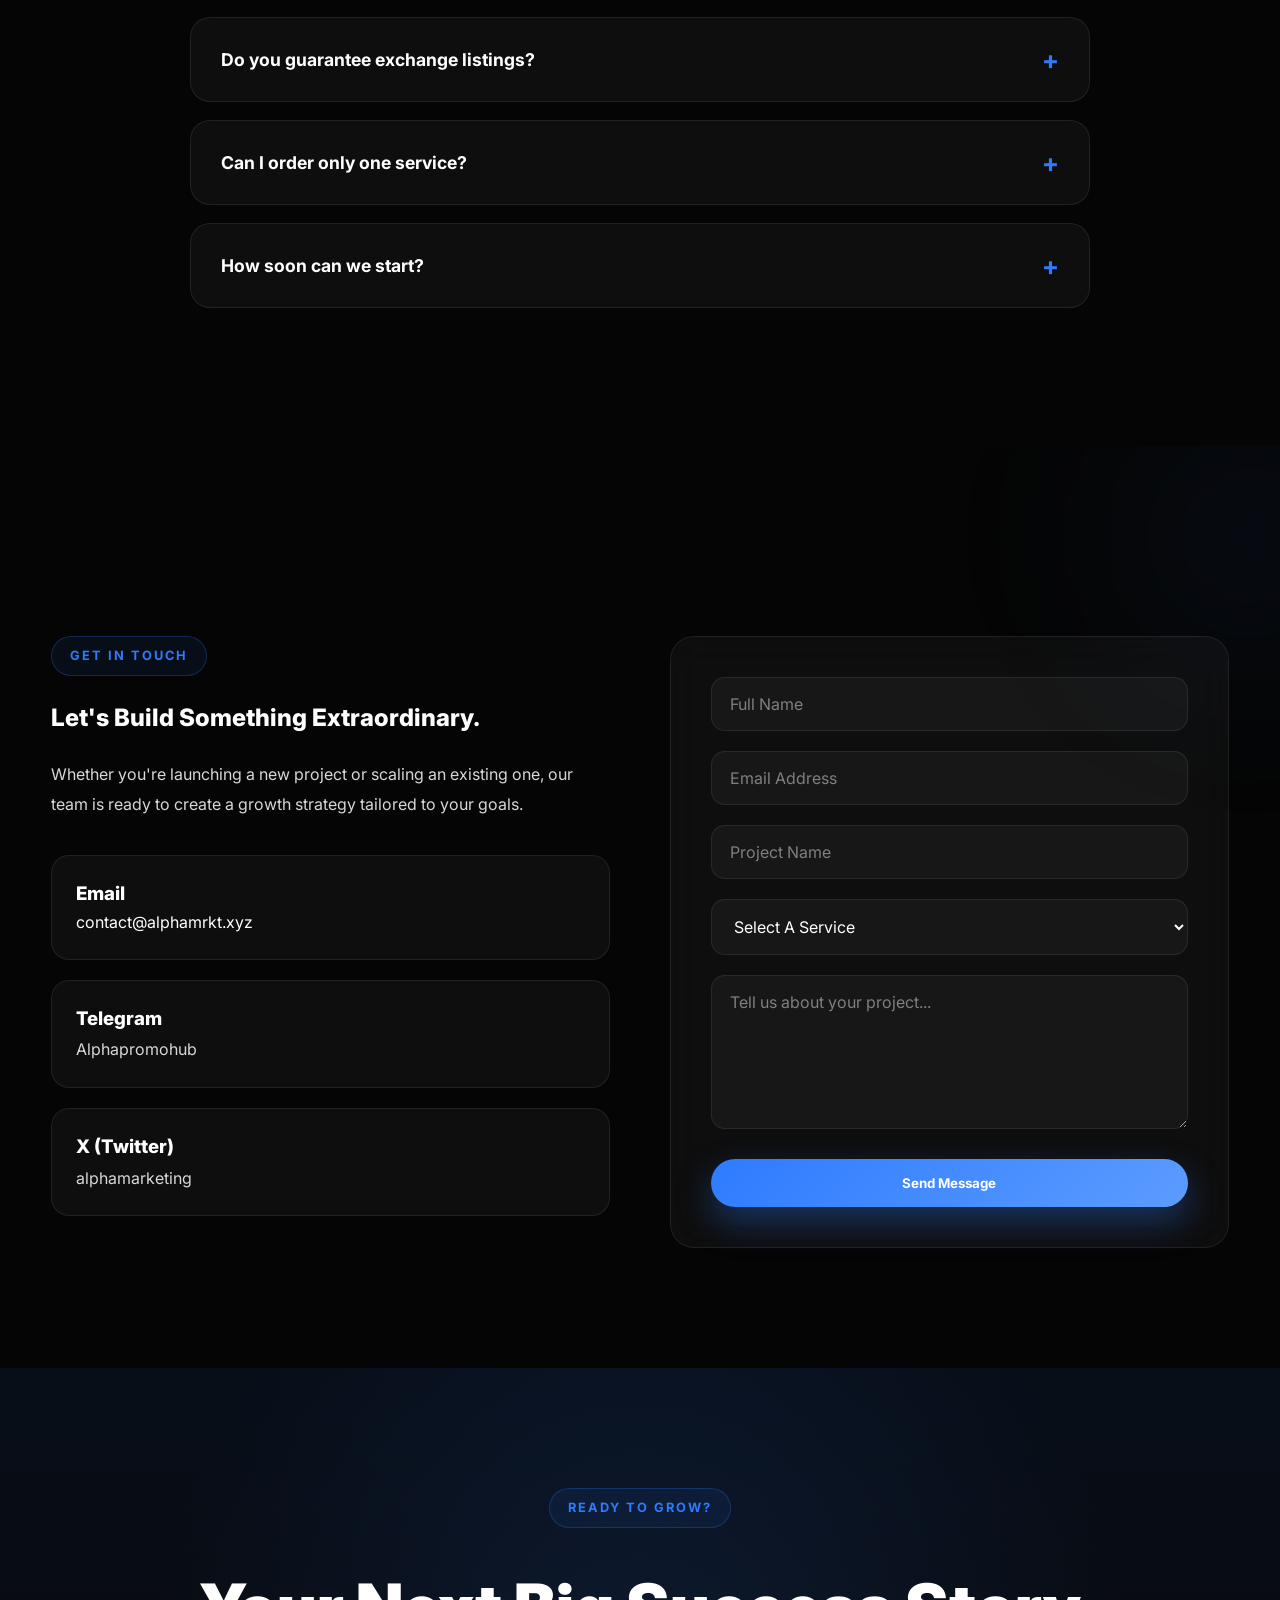
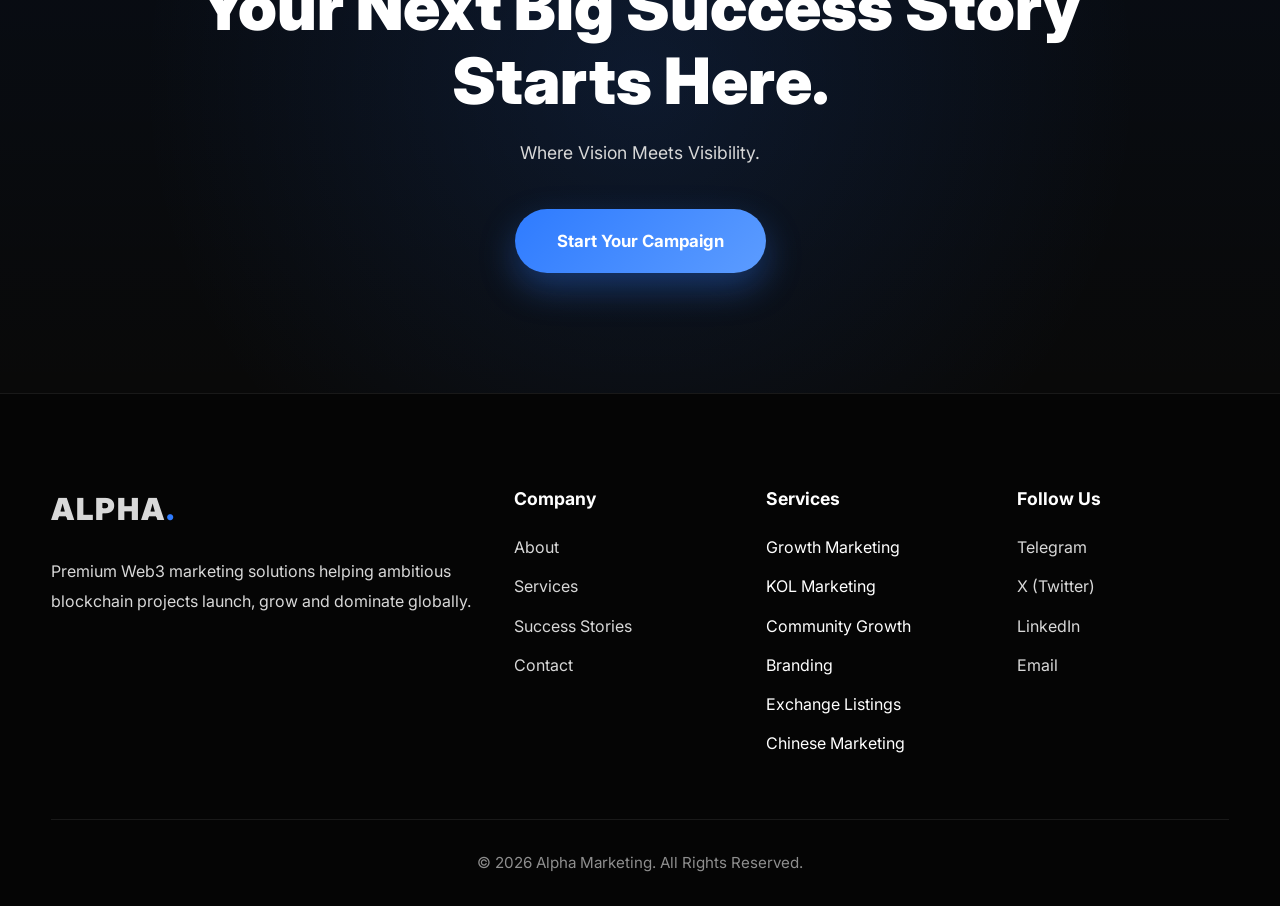
==== commit d78c76e2: "Add files via upload" ====
--- a/index.html
+++ b/index.html
@@ -2170,7 +2170,9 @@
 
                             <h3>Email</h3>
 
-                            <p>contact@alphamrkt.xyz</p>
+                            <a href="mailto:contact@alphamrkt.xyz?subject=Marketing%20Inquiry">
+                                contact@alphamrkt.xyz
+                            </a>
 
                         </div>
 
@@ -2178,7 +2180,8 @@
 
                             <h3>Telegram</h3>
 
-                            <p>@Alphapromohub</p>
+                            <p> 
+                                <a href="https://t.me/alphapromohub">Alphapromohub</a></p>
 
                         </div>
 
@@ -2186,7 +2189,8 @@
 
                             <h3>X (Twitter)</h3>
 
-                            <p>@AlphaMarketing</p>
+                            <p>
+                                <a href="https://x.com/alphamarketing">alphamarketing</a></p>
 
                         </div>
 
@@ -2494,7 +2498,9 @@
 
                     <li><a href="https://www.linkedIn.com">LinkedIn</a></li>
 
-                    <li><a href="contact@alphamrkt.xyz">Email</a></li>
+                    <li><a href="mailto:contact@alphamrkt.xyz?subject=Marketing%20Inquiry">
+                        Email
+                    </a></li>
 
                 </ul>
 
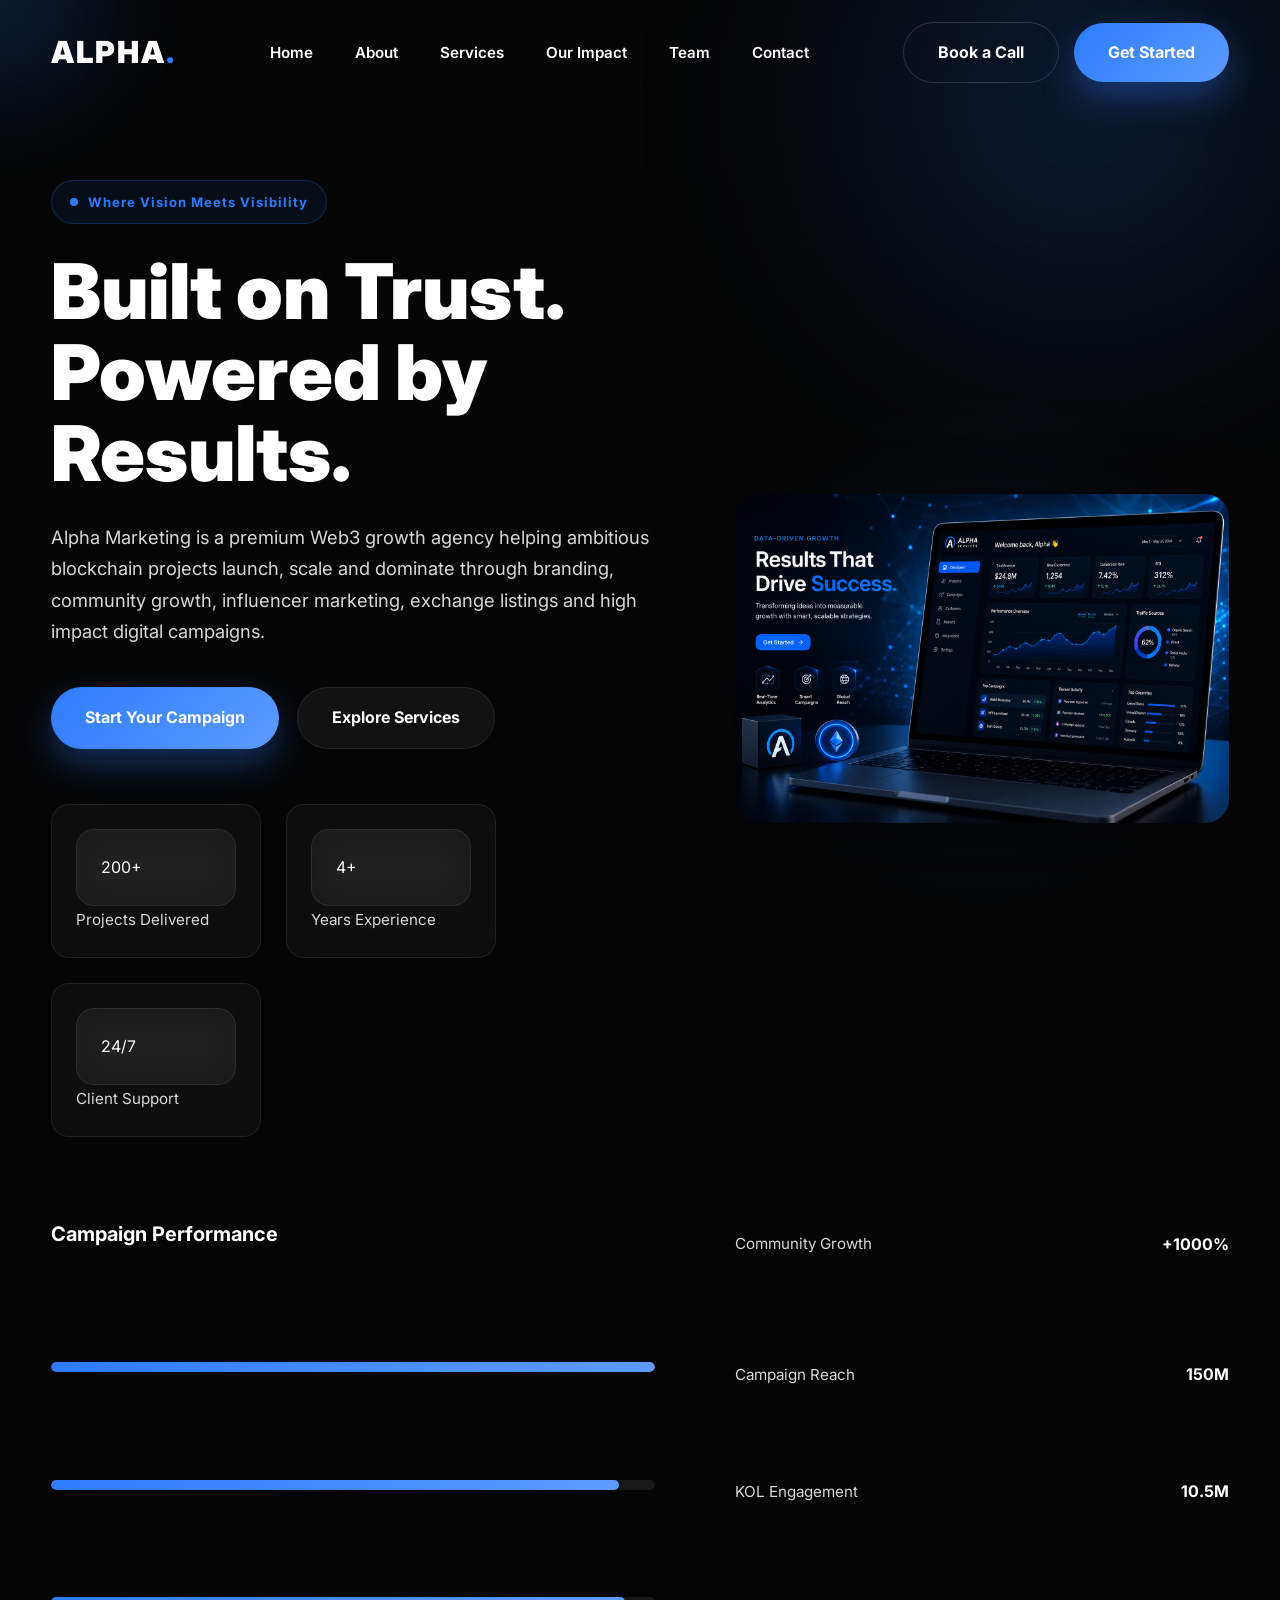
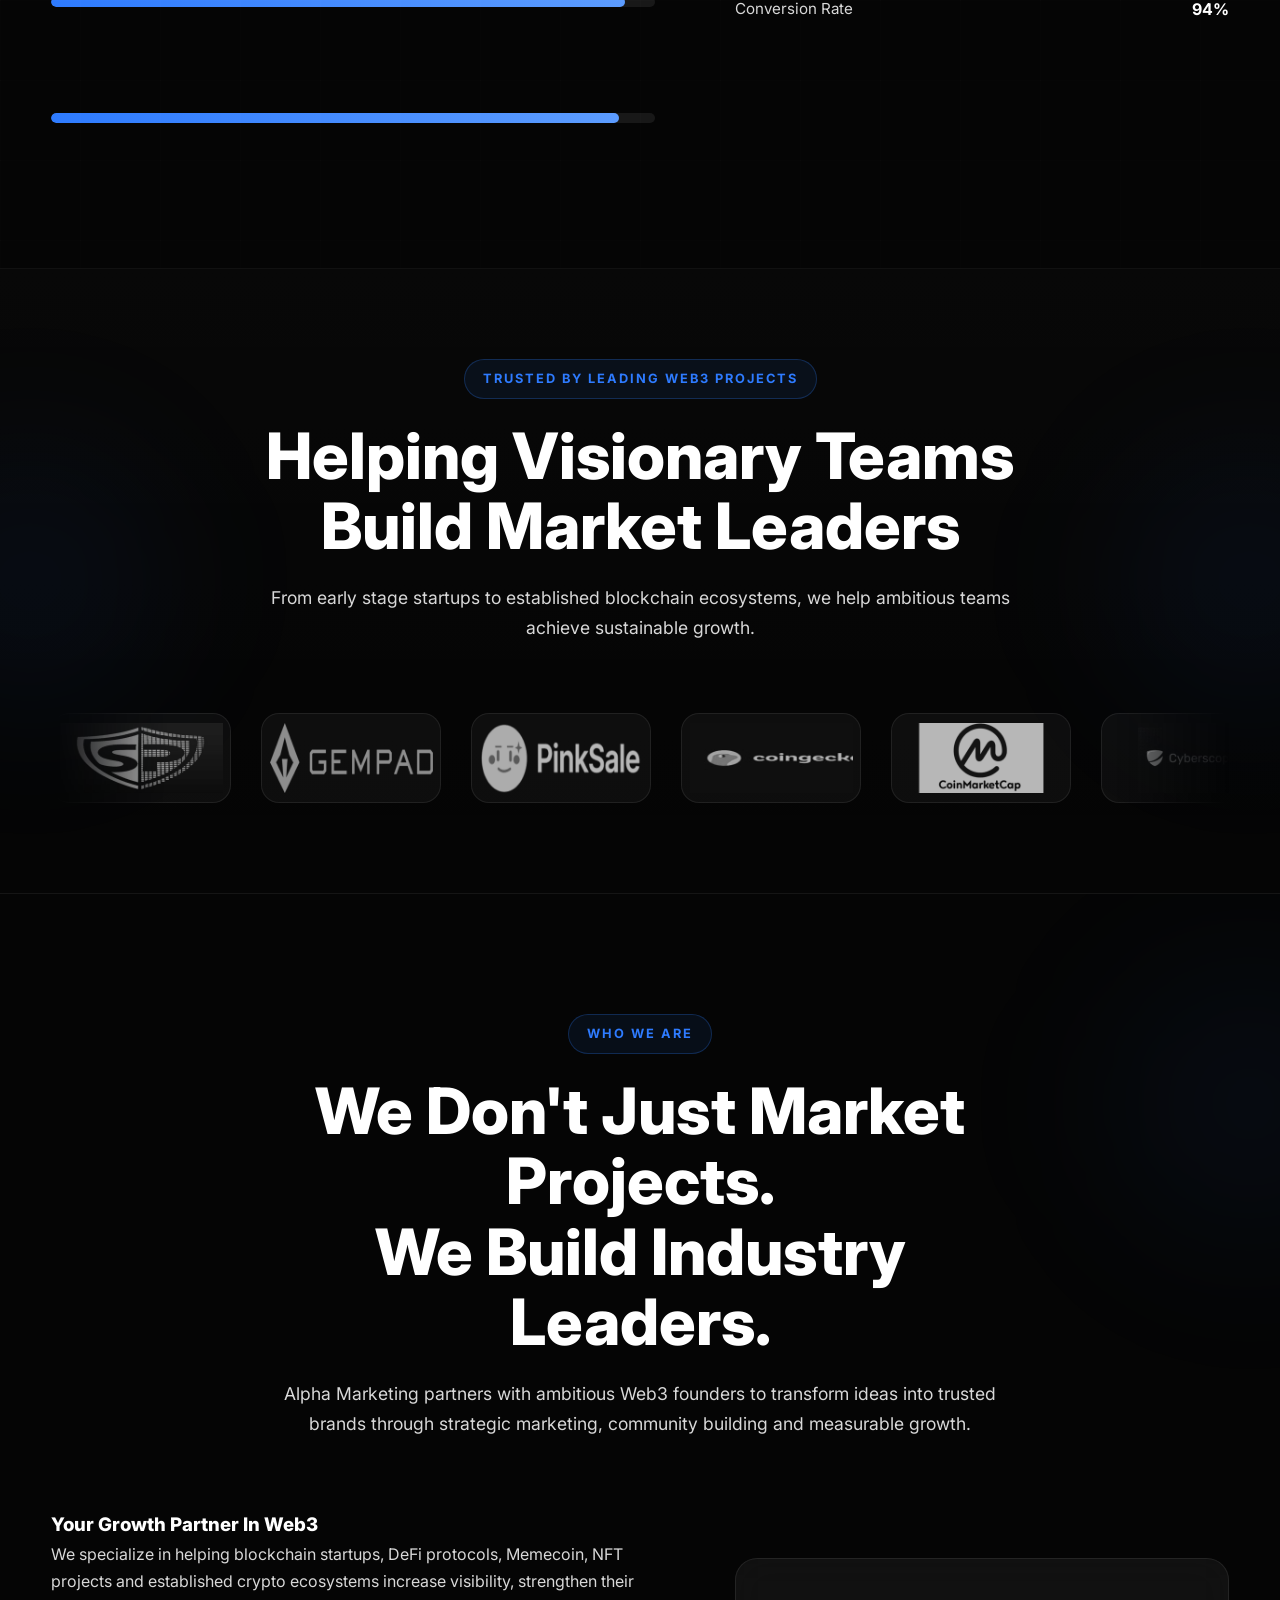
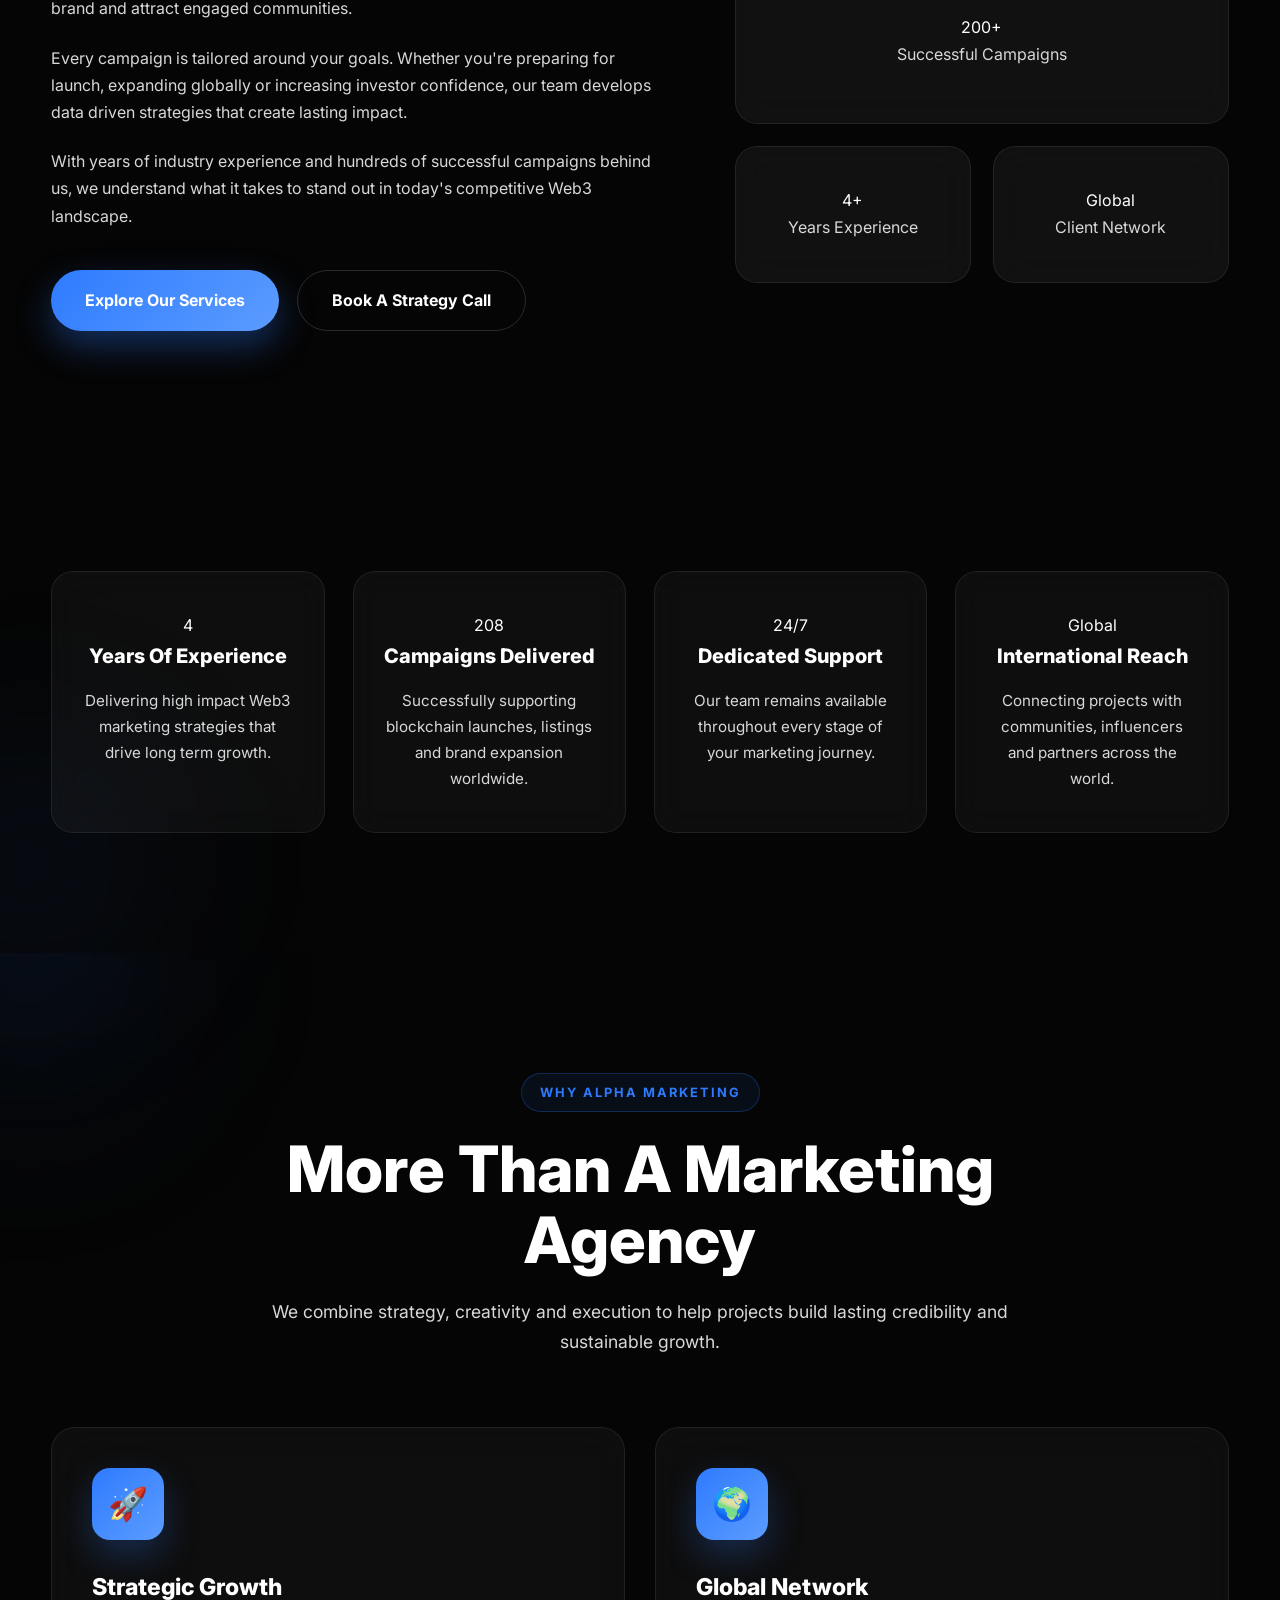
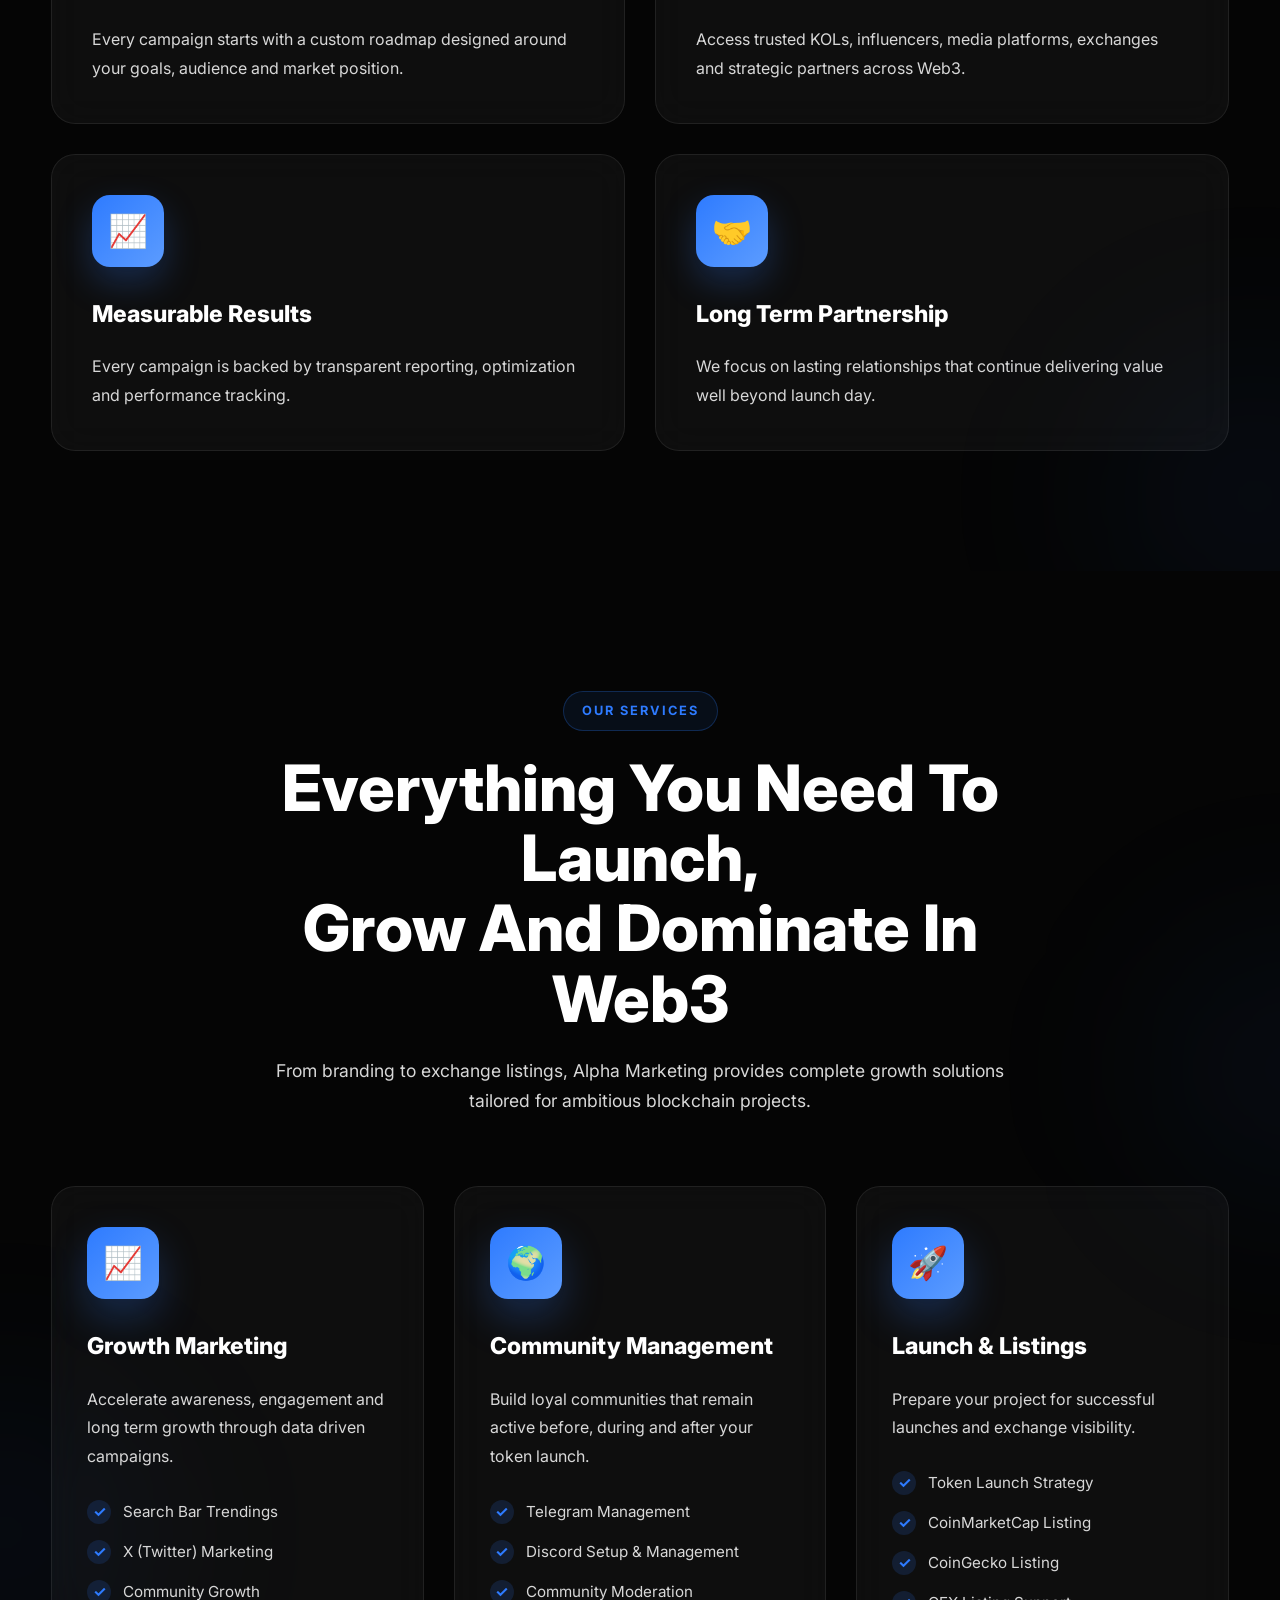
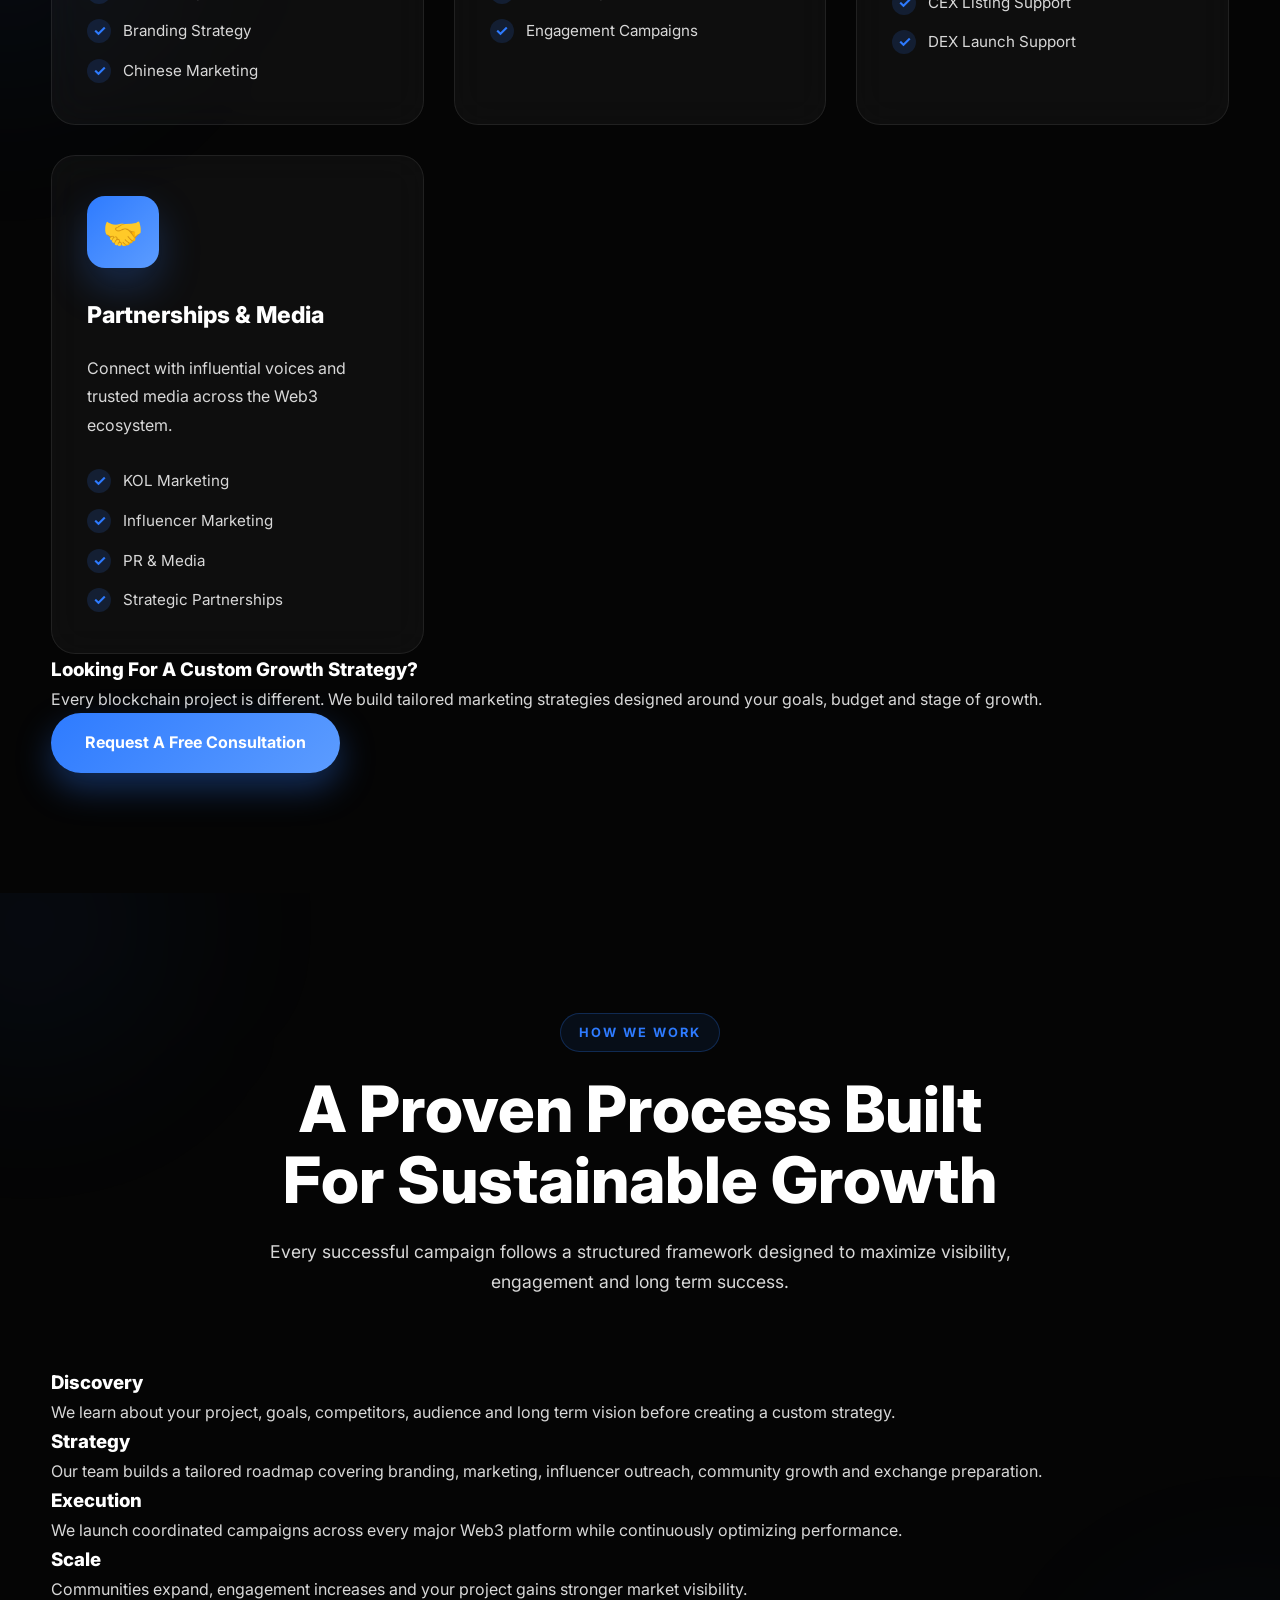
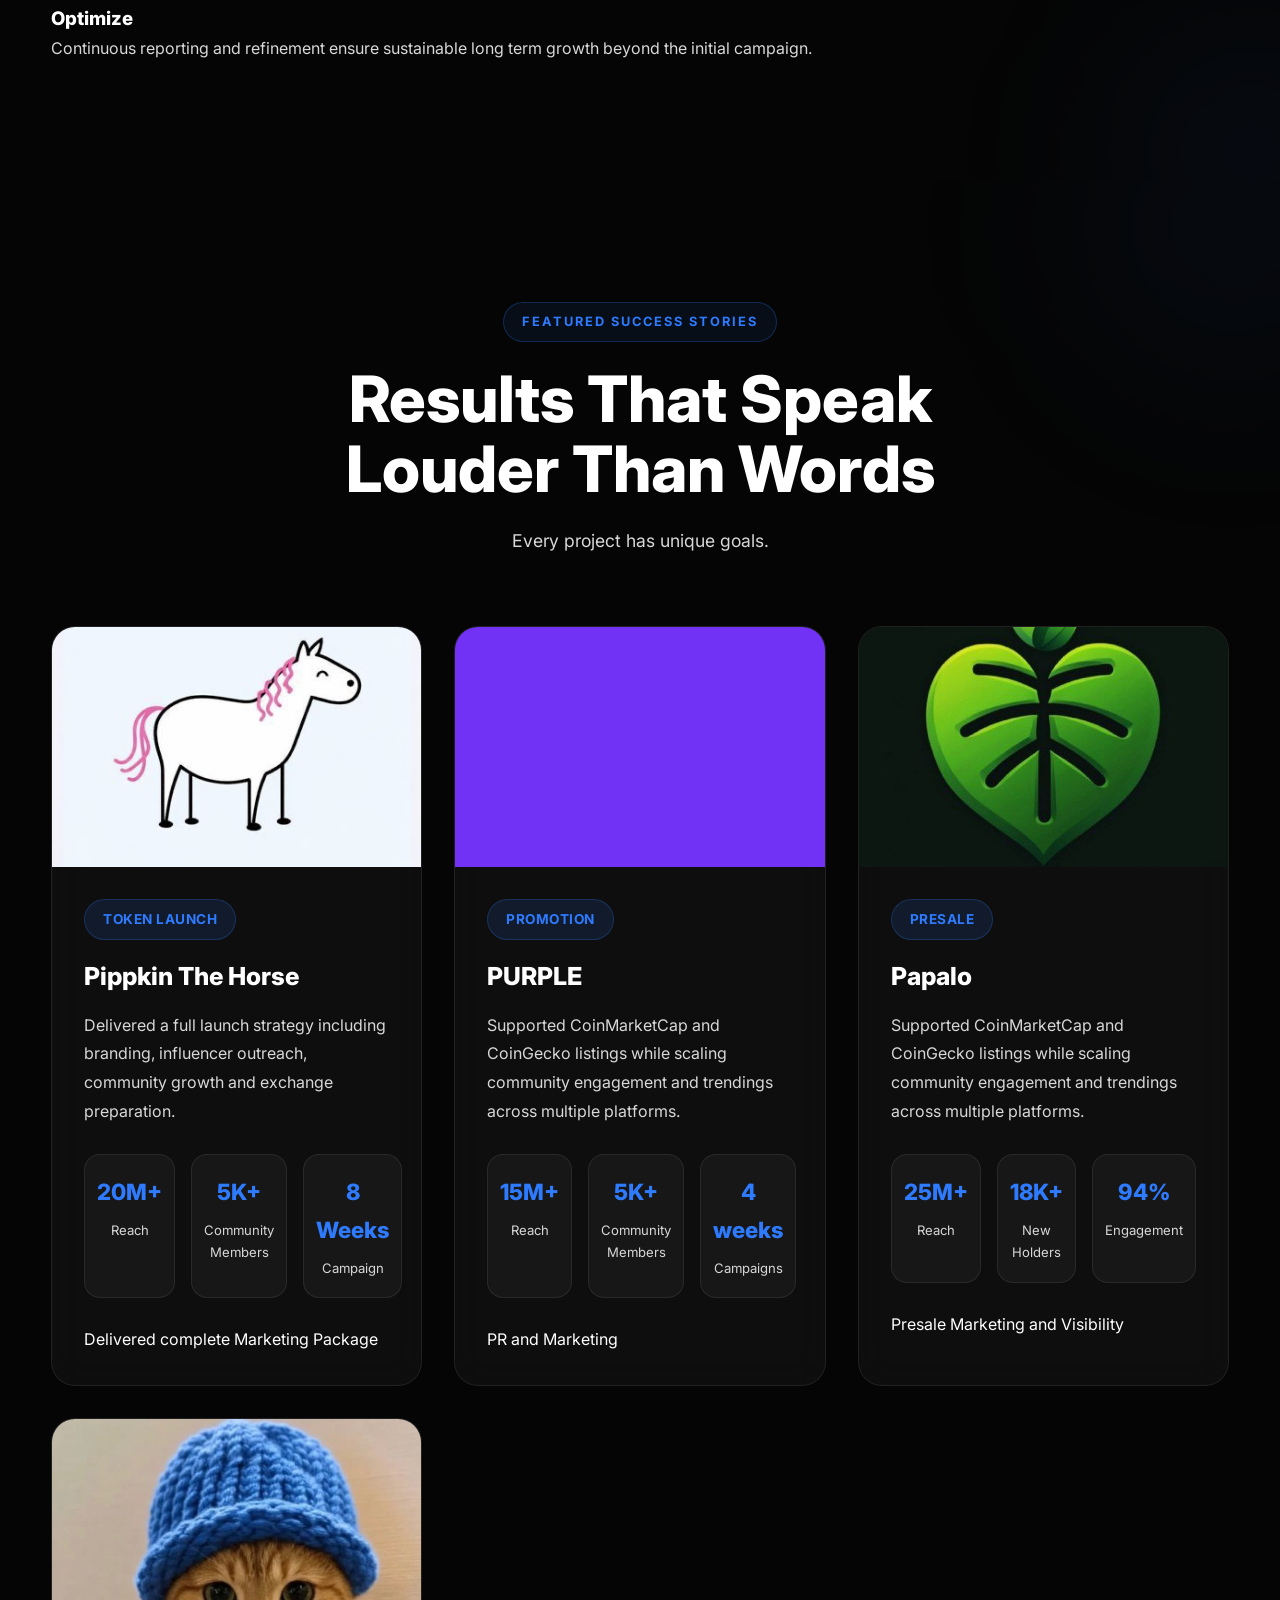
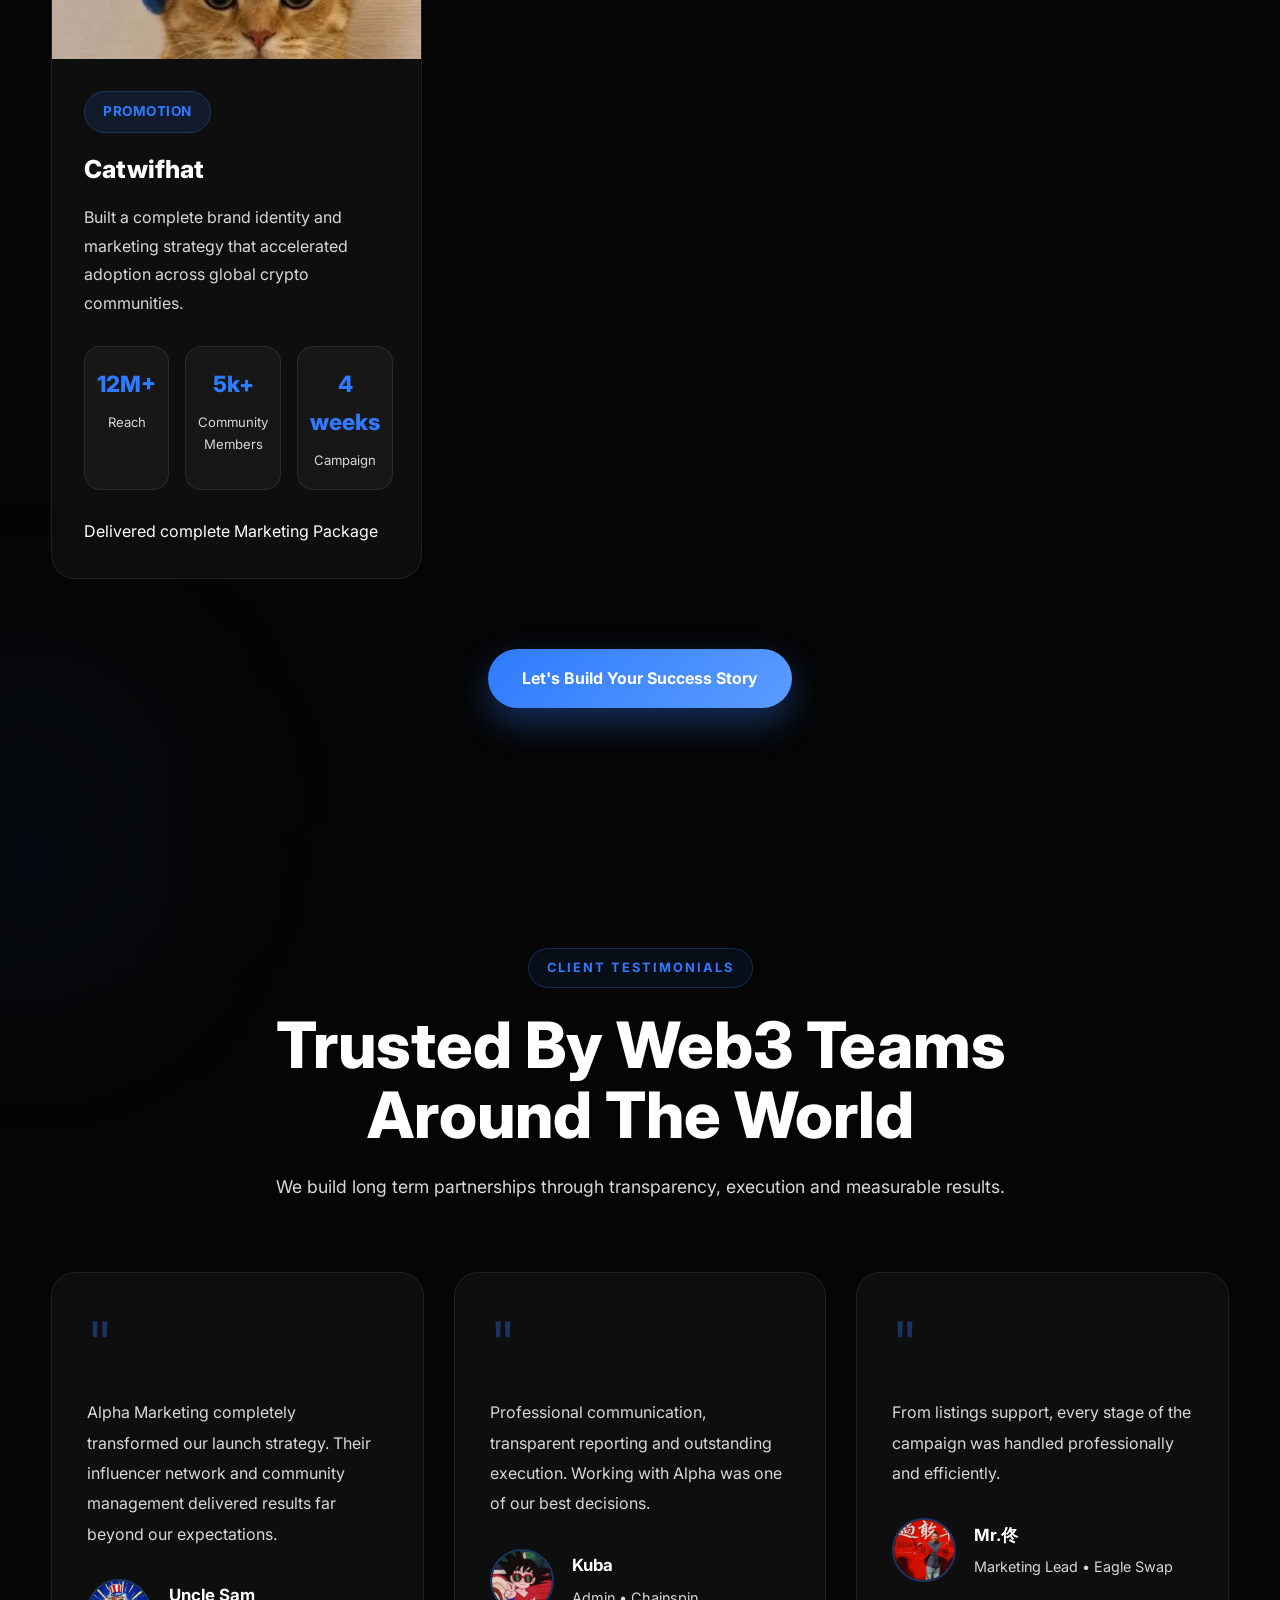
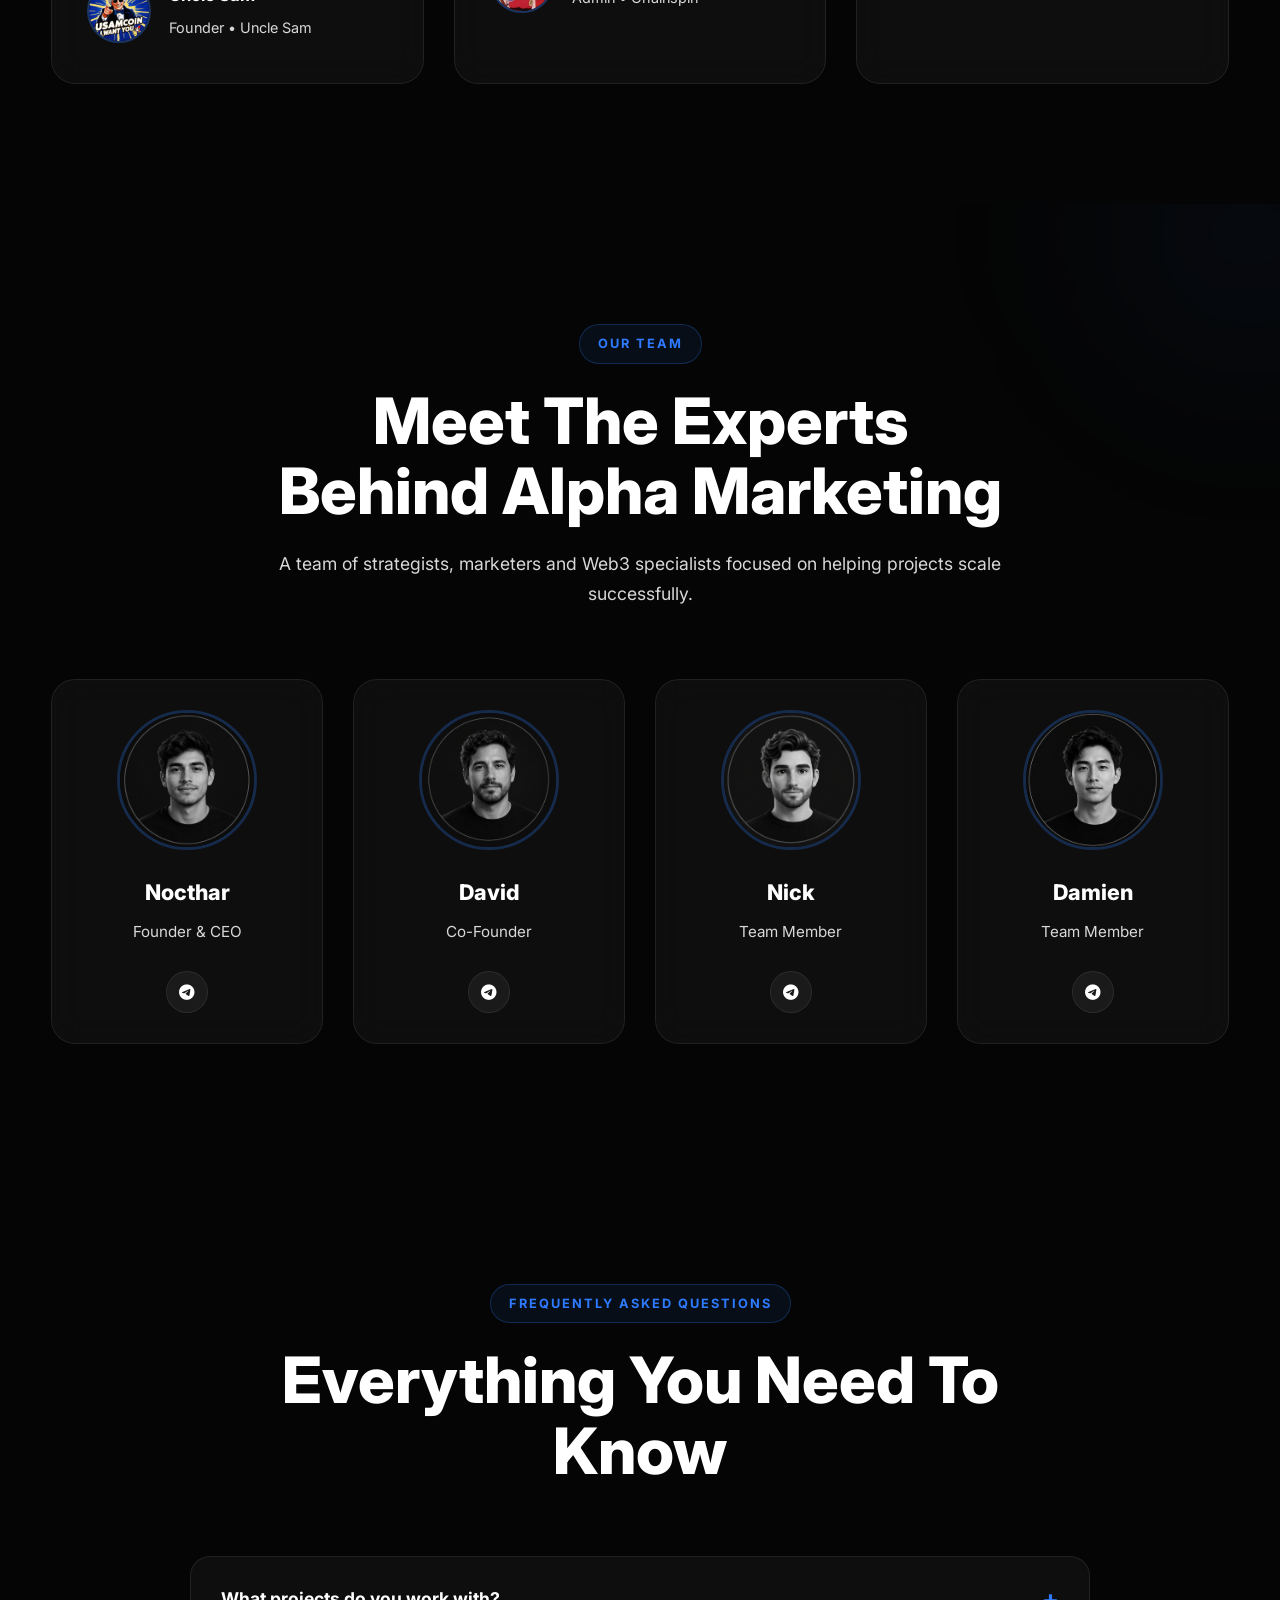
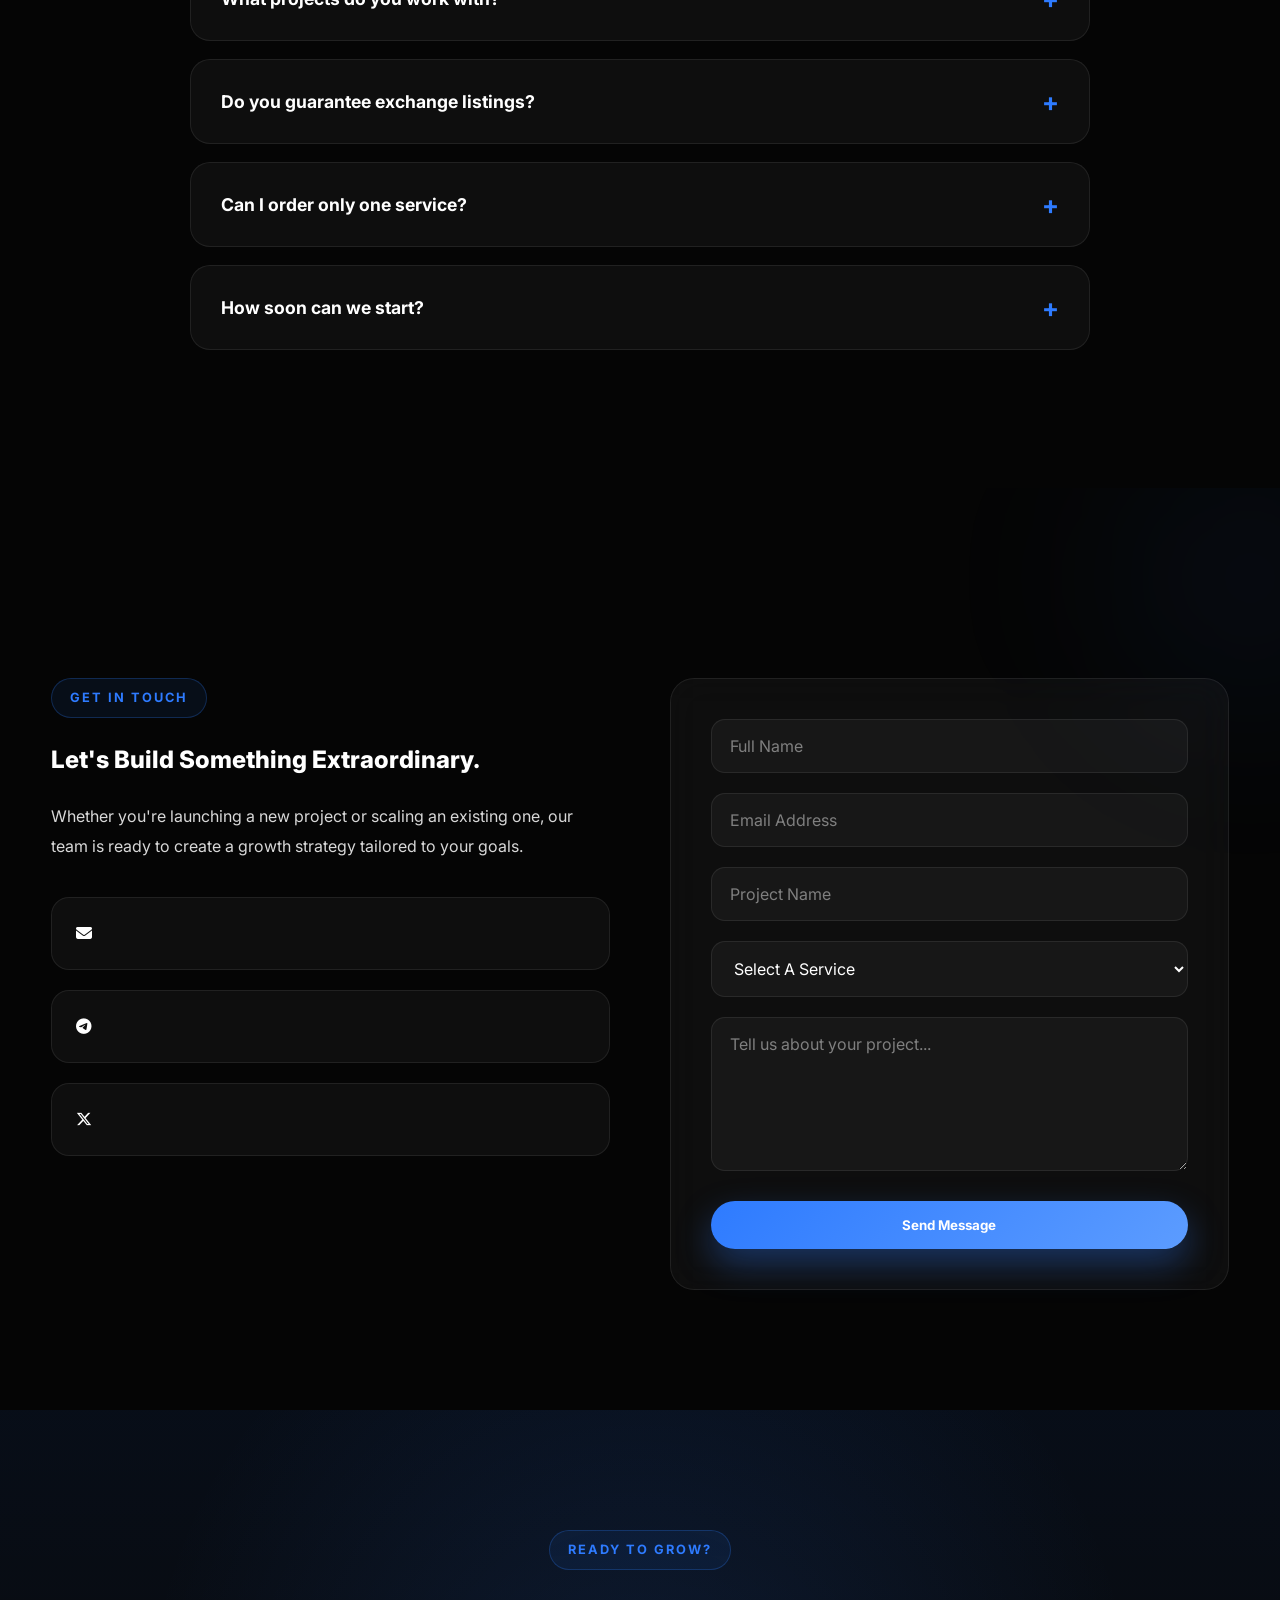
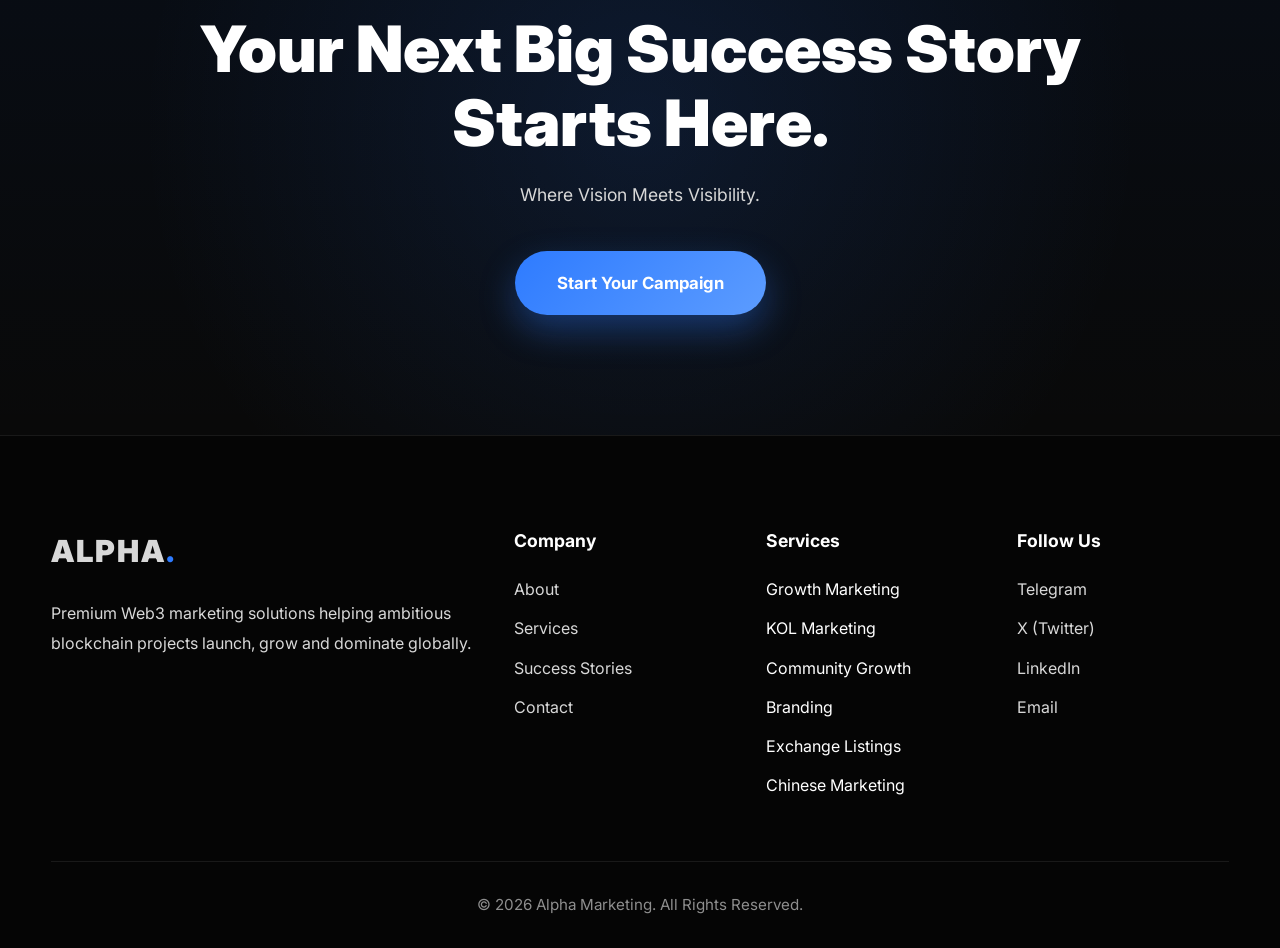
==== commit 9f7761b7: "Add files via upload" ====
--- a/index.html
+++ b/index.html
@@ -118,6 +118,10 @@
     <link
         rel="stylesheet"
         href="css/animations.css">
+    
+    <link 
+         rel="stylesheet" href="https://cdnjs.cloudflare.com/ajax/libs/font-awesome/6.7.2/css/all.min.css">    
+    
 
 </head>
 <body>
@@ -1919,89 +1923,83 @@
                 <article class="team-card">
 
                     <div class="team-image">
-
                         <img src="assets/images/team-1.jpg" alt="Founder">
-
-                    </div>
-
-                    <h3>
-
-                        Nocthar
-
-                    </h3>
-
+                    </div>
+                
+                    <h3>Nocthar</h3>
+                
                     <p class="team-role">
-
                         Founder & CEO
-
-                    </p>
-
+                    </p>
+                
+                    <div class="team-socials">
+                        <a href="https://t.me/theronjio" target="_blank" aria-label="Telegram">
+                            <i class="fa-brands fa-telegram"></i>
+                        </a>
+                    </div>
+                
                 </article>
 
                 <article class="team-card">
 
                     <div class="team-image">
-
-                        <img src="assets/images/team-2.jpg" alt="Growth Strategist">
-
-                    </div>
-
-                    <h3>
-
-                        David
-
-                    </h3>
-
+                        <img src="assets/images/team-2.jpg" alt="Co-Founder">
+                    </div>
+                
+                    <h3>David</h3>
+                
                     <p class="team-role">
-
-                        Co Founder
-
-                    </p>
+                       Co-Founder 
+                    </p>
+                
+                    <div class="team-socials">
+                        <a href="https://t.me/founded32" target="_blank" aria-label="Telegram">
+                            <i class="fa-brands fa-telegram"></i>
+                        </a>
+                    </div>
+                
+                </article>
 
                 </article>
 
                 <article class="team-card">
 
                     <div class="team-image">
-
-                        <img src="assets/images/team-3.jpg" alt="Community Manager">
-
-                    </div>
-
-                    <h3>
-
-                        Nick
-
-                    </h3>
-
+                        <img src="assets/images/team-3.jpg" alt="Team Member">
+                    </div>
+                
+                    <h3>Nick</h3>
+                
                     <p class="team-role">
-
-                        Marketing Team
-
-                    </p>
-
+                        Team Member
+                    </p>
+                
+                    <div class="team-socials">
+                        <a href="https://t.me/Nickthefreedoer" target="_blank" aria-label="Telegram">
+                            <i class="fa-brands fa-telegram"></i>
+                        </a>
+                    </div>
+                
                 </article>
 
                 <article class="team-card">
 
                     <div class="team-image">
-
-                        <img src="assets/images/team-4.jpg" alt="Partnership Manager">
-
-                    </div>
-
-                    <h3>
-
-                        Damien
-
-                    </h3>
-
+                        <img src="assets/images/team-4.jpg" alt="Team Member">
+                    </div>
+                
+                    <h3>Damien</h3>
+                
                     <p class="team-role">
-
-                        Marketing Team
-
-                    </p>
-
+                        Team Member
+                    </p>
+                
+                    <div class="team-socials">
+                        <a href="https://t.me/damiewn" target="_blank" aria-label="Telegram">
+                            <i class="fa-brands fa-telegram"></i>
+                        </a>
+                    </div>
+                
                 </article>
 
             </div>
@@ -2167,33 +2165,23 @@
                     <div class="contact-details">
 
                         <div class="contact-item">
-
-                            <h3>Email</h3>
-
-                            <a href="mailto:contact@alphamrkt.xyz?subject=Marketing%20Inquiry">
-                                contact@alphamrkt.xyz
+                            <a href="mailto:contact@alphamrkt.xyz?subject=Marketing%20Inquiry" aria-label="Email">
+                                <i class="fa-solid fa-envelope"></i>
                             </a>
-
                         </div>
-
+                    
                         <div class="contact-item">
-
-                            <h3>Telegram</h3>
-
-                            <p> 
-                                <a href="https://t.me/alphapromohub">Alphapromohub</a></p>
-
+                            <a href="https://t.me/alphapromohub" target="_blank" aria-label="Telegram">
+                                <i class="fa-brands fa-telegram"></i>
+                            </a>
                         </div>
-
+                    
                         <div class="contact-item">
-
-                            <h3>X (Twitter)</h3>
-
-                            <p>
-                                <a href="https://x.com/alphamarketing">alphamarketing</a></p>
-
+                            <a href="https://x.com/alphamarketing" target="_blank" aria-label="X">
+                                <i class="fa-brands fa-x-twitter"></i>
+                            </a>
                         </div>
-
+                    
                     </div>
 
                 </div>
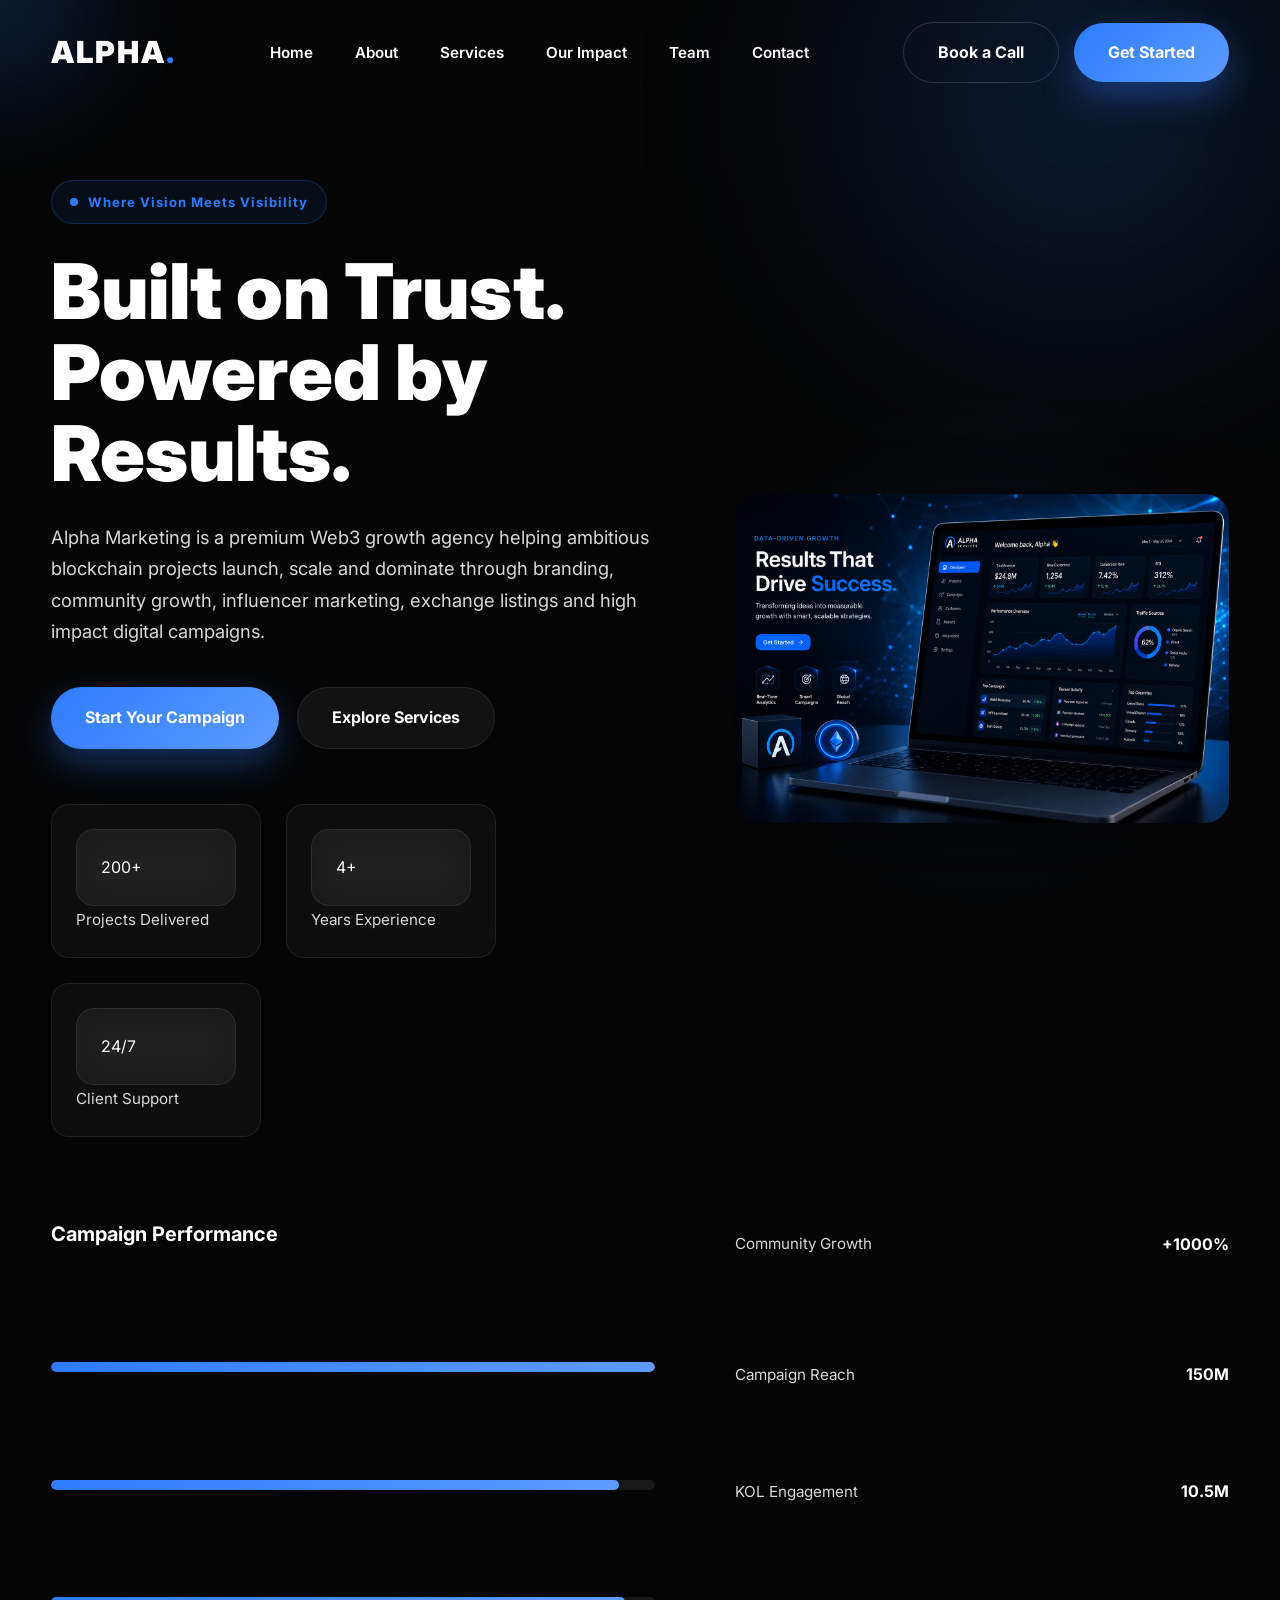
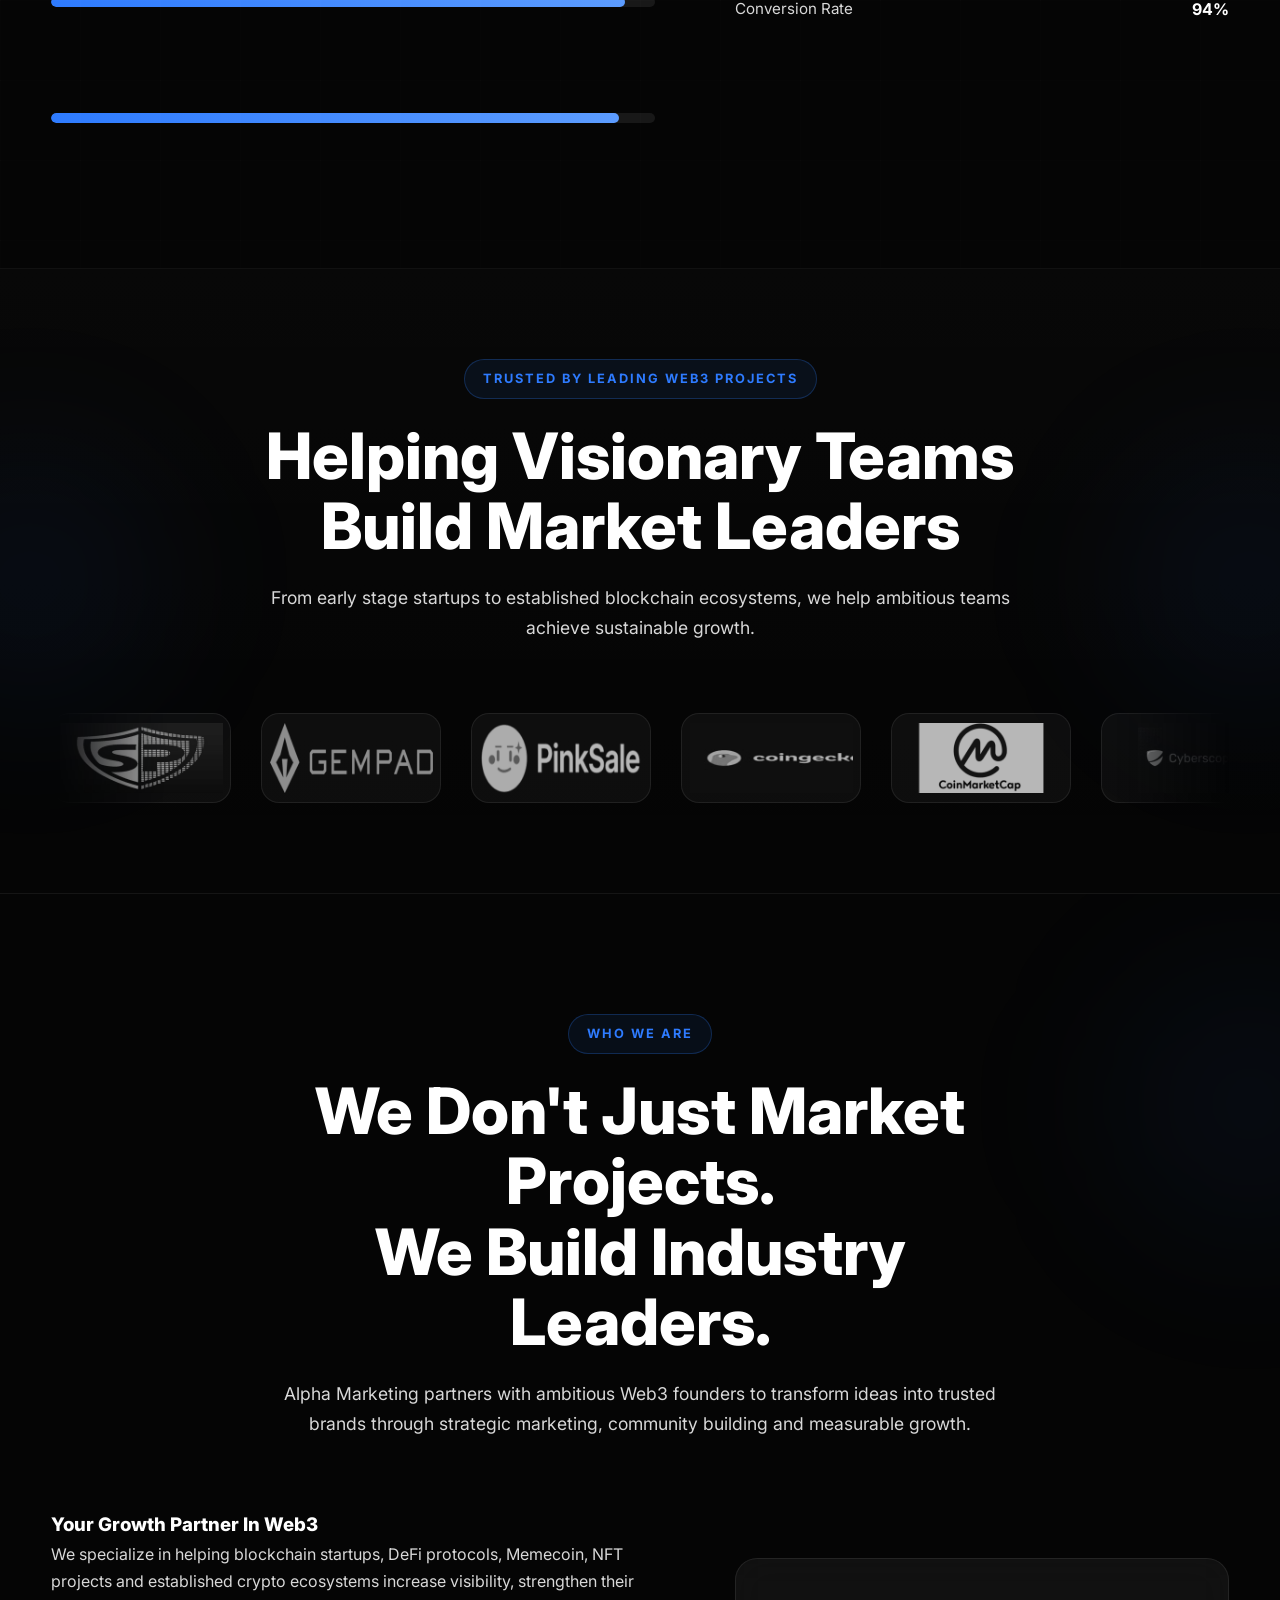
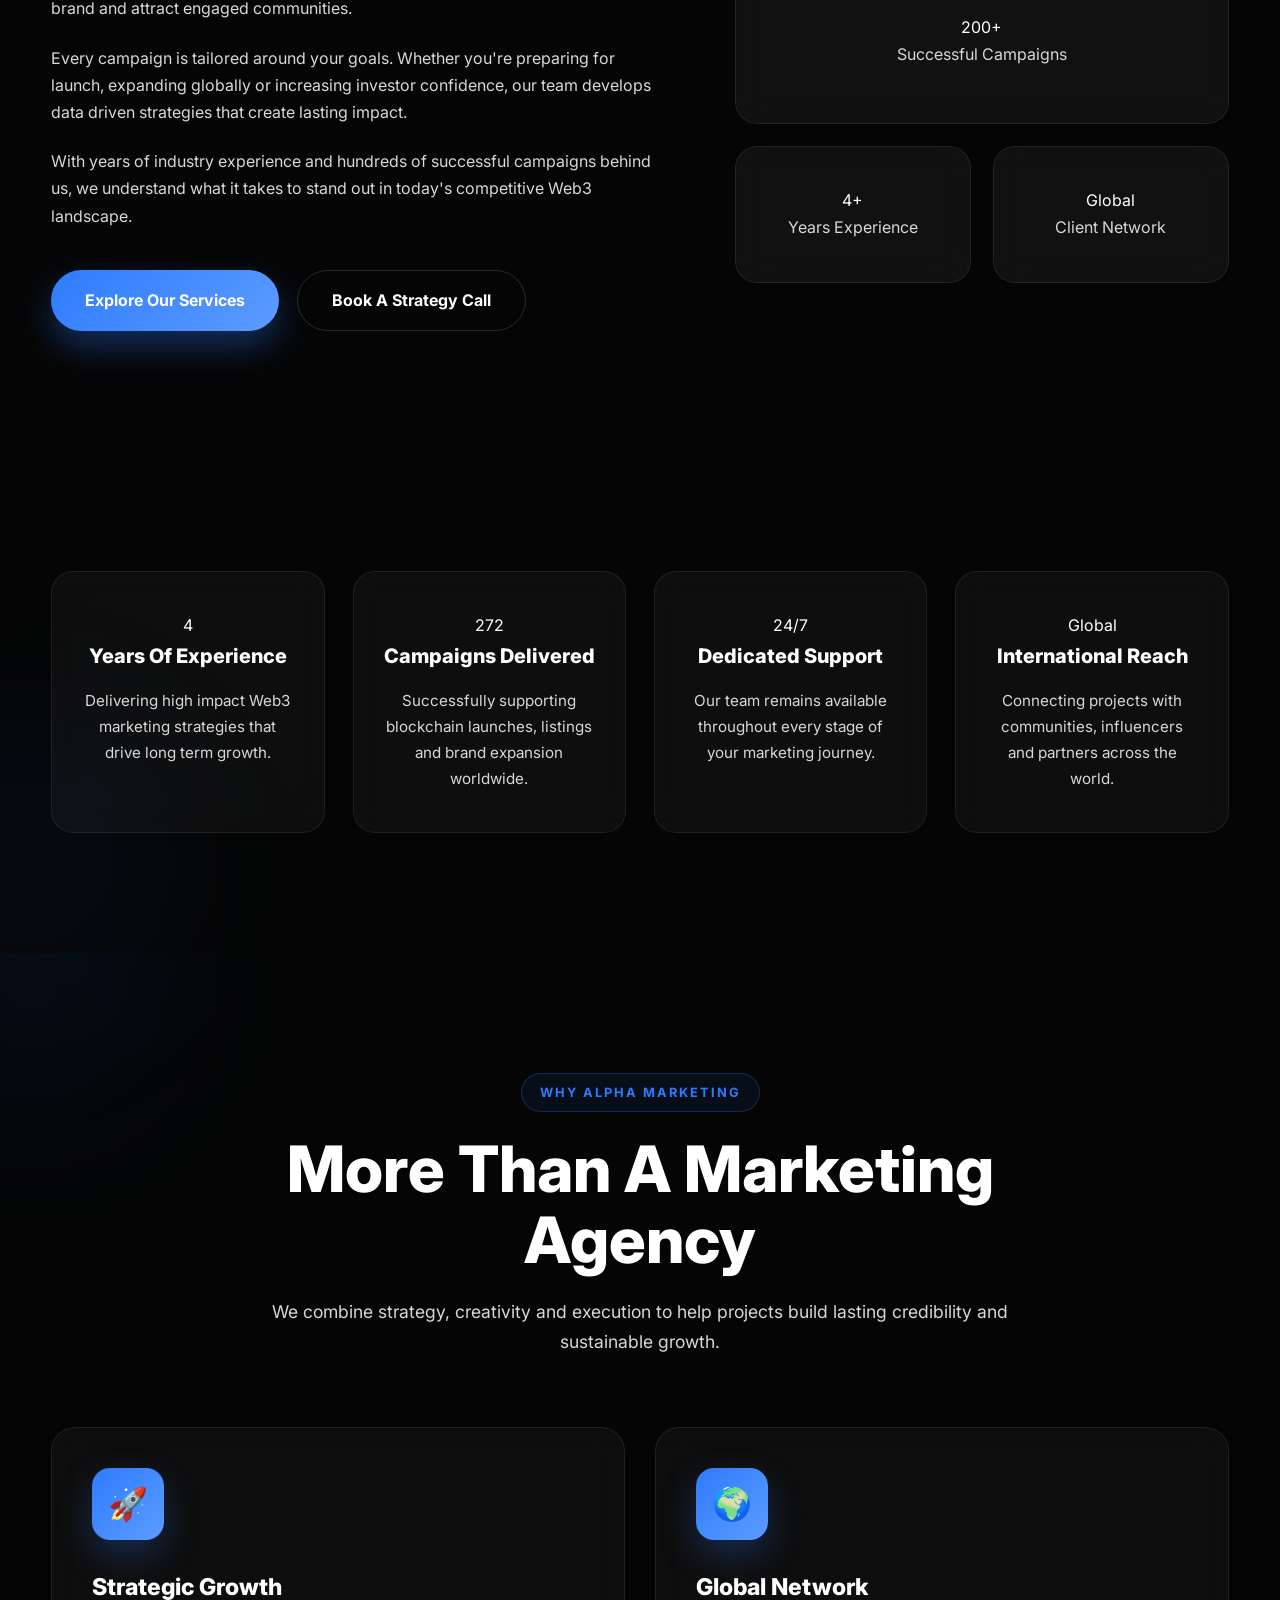
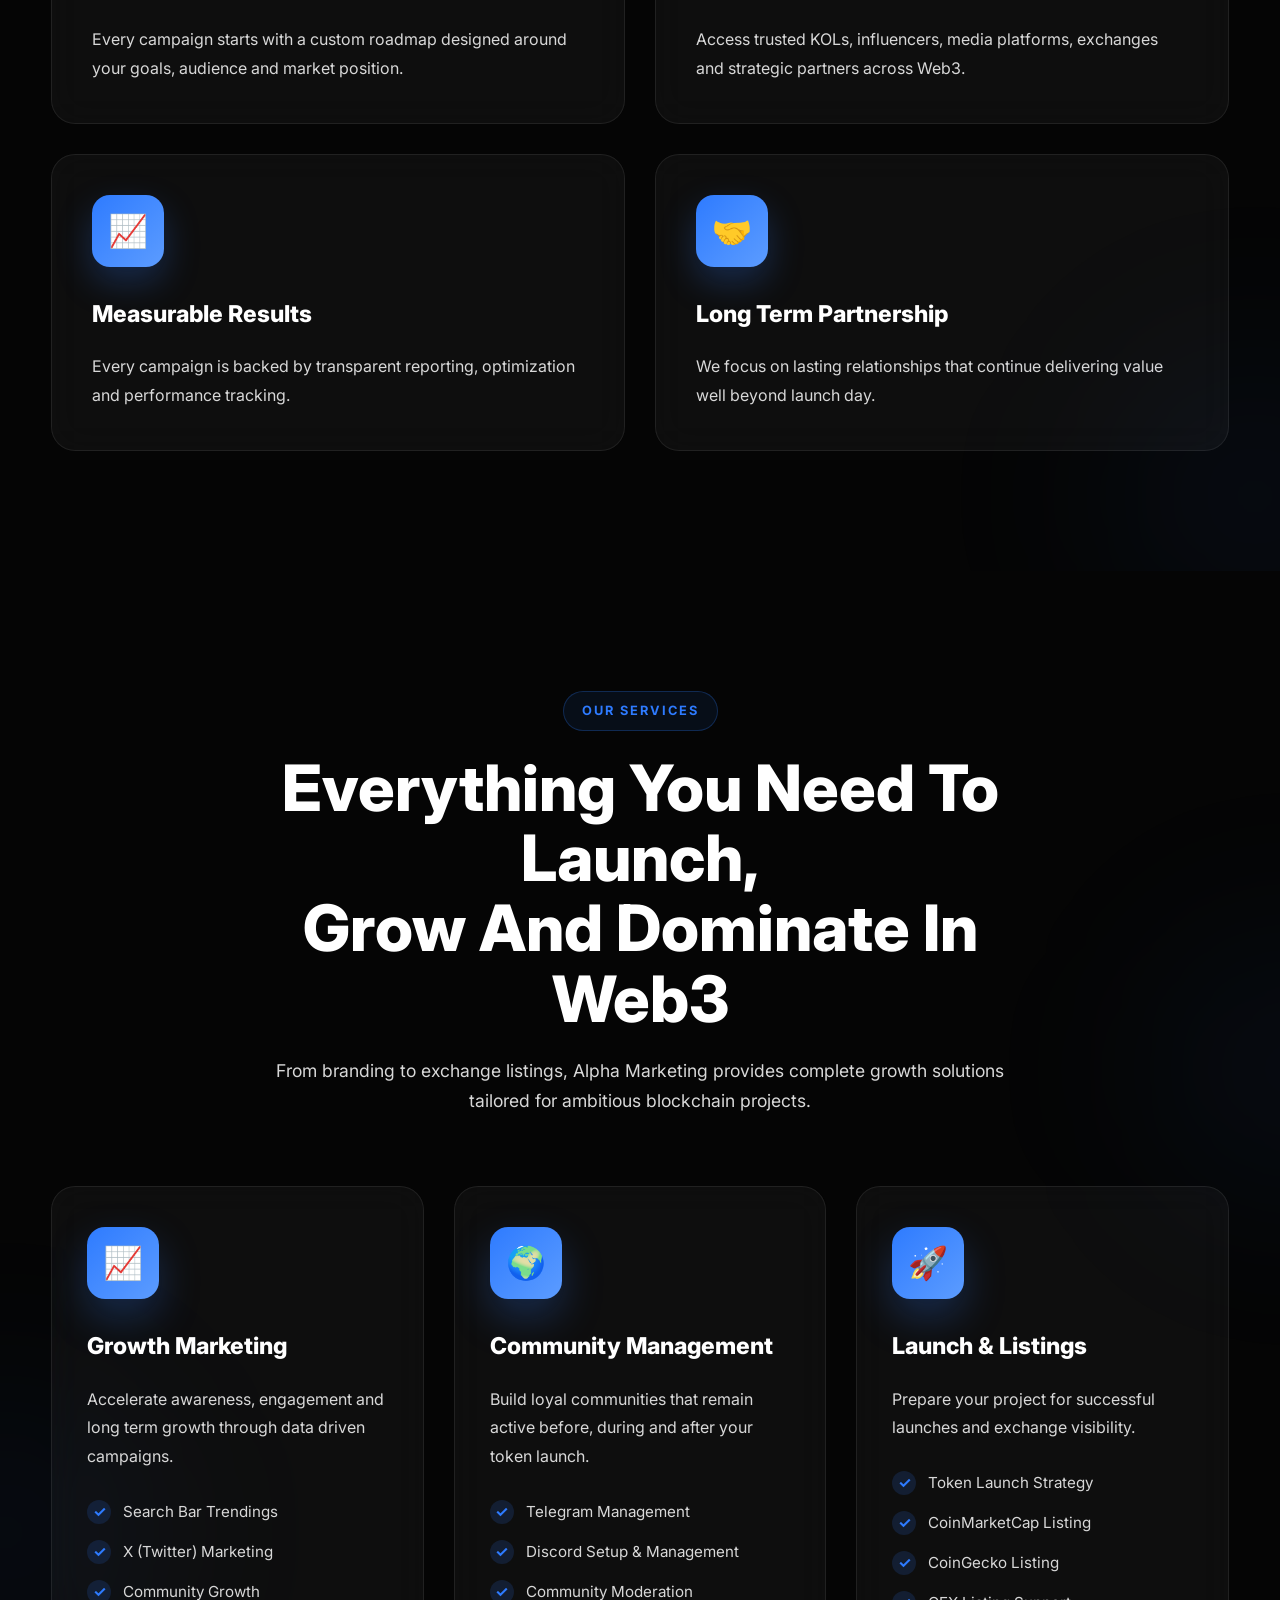
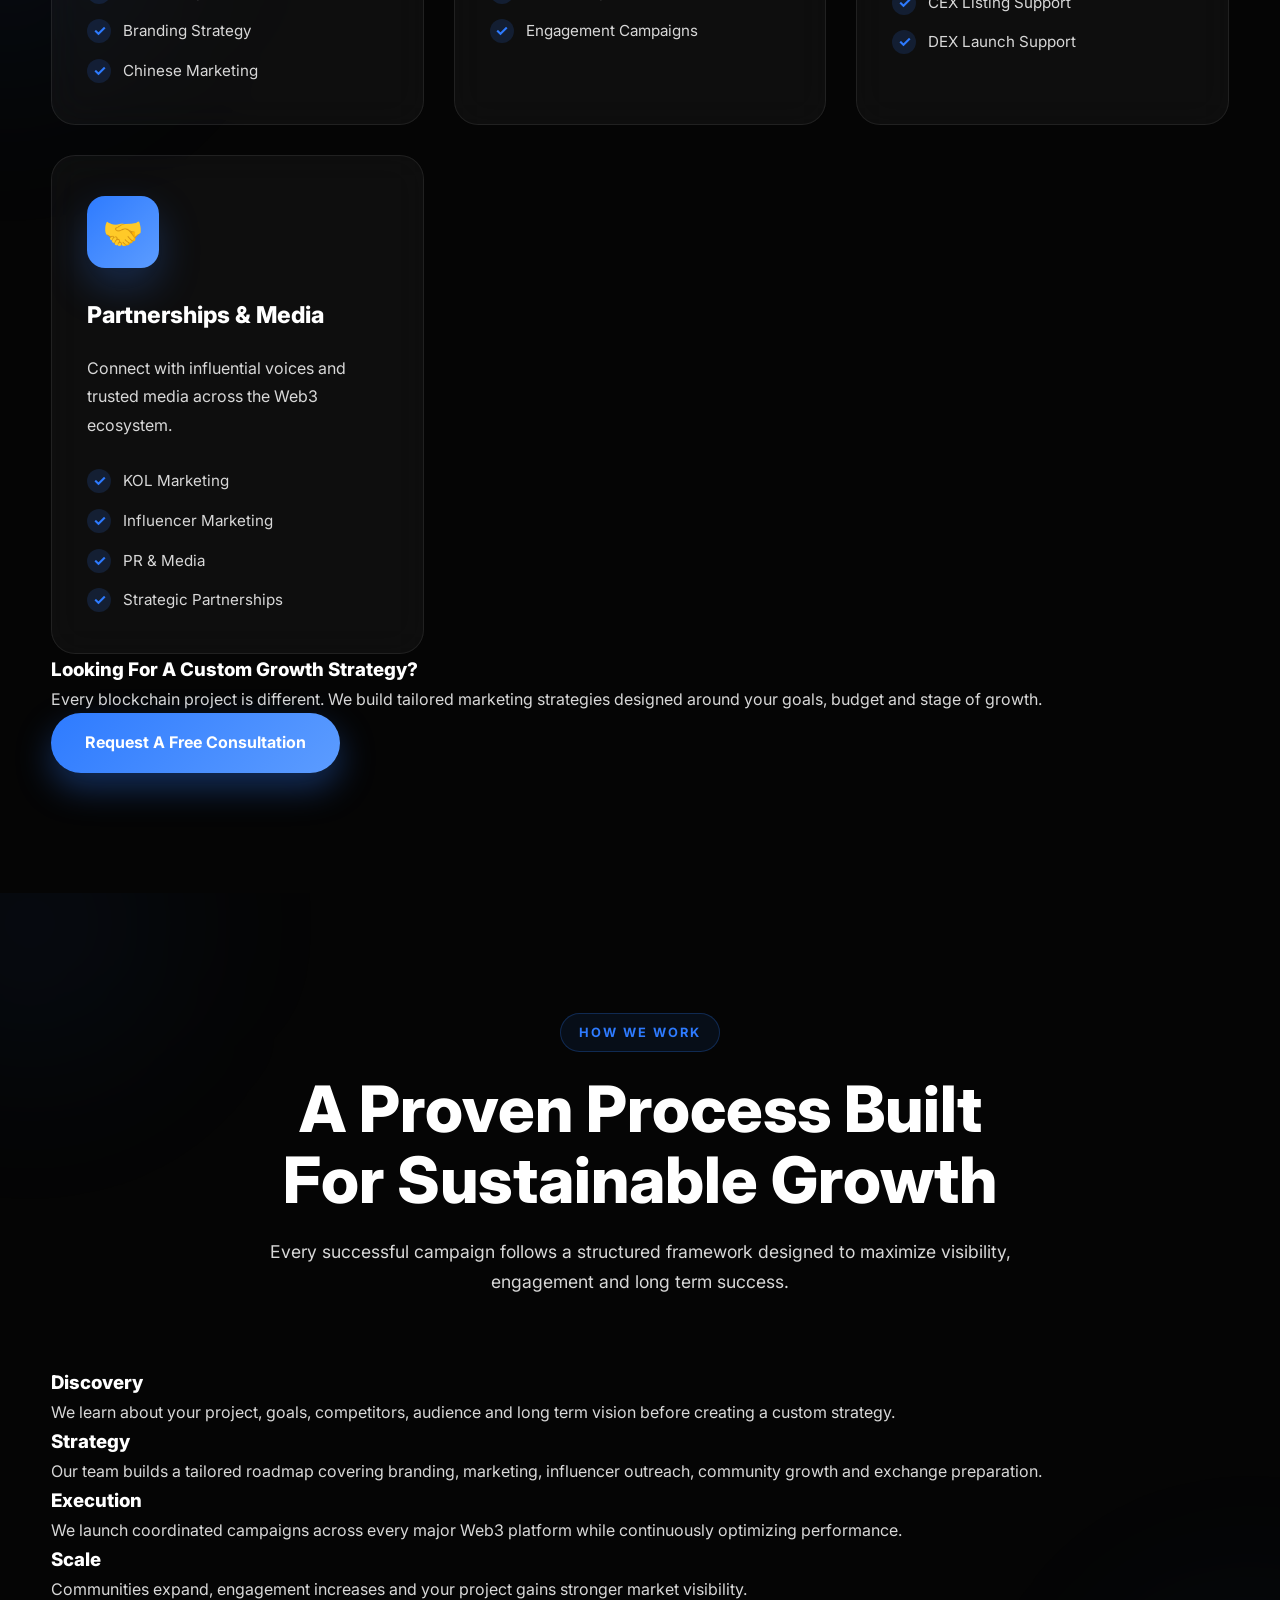
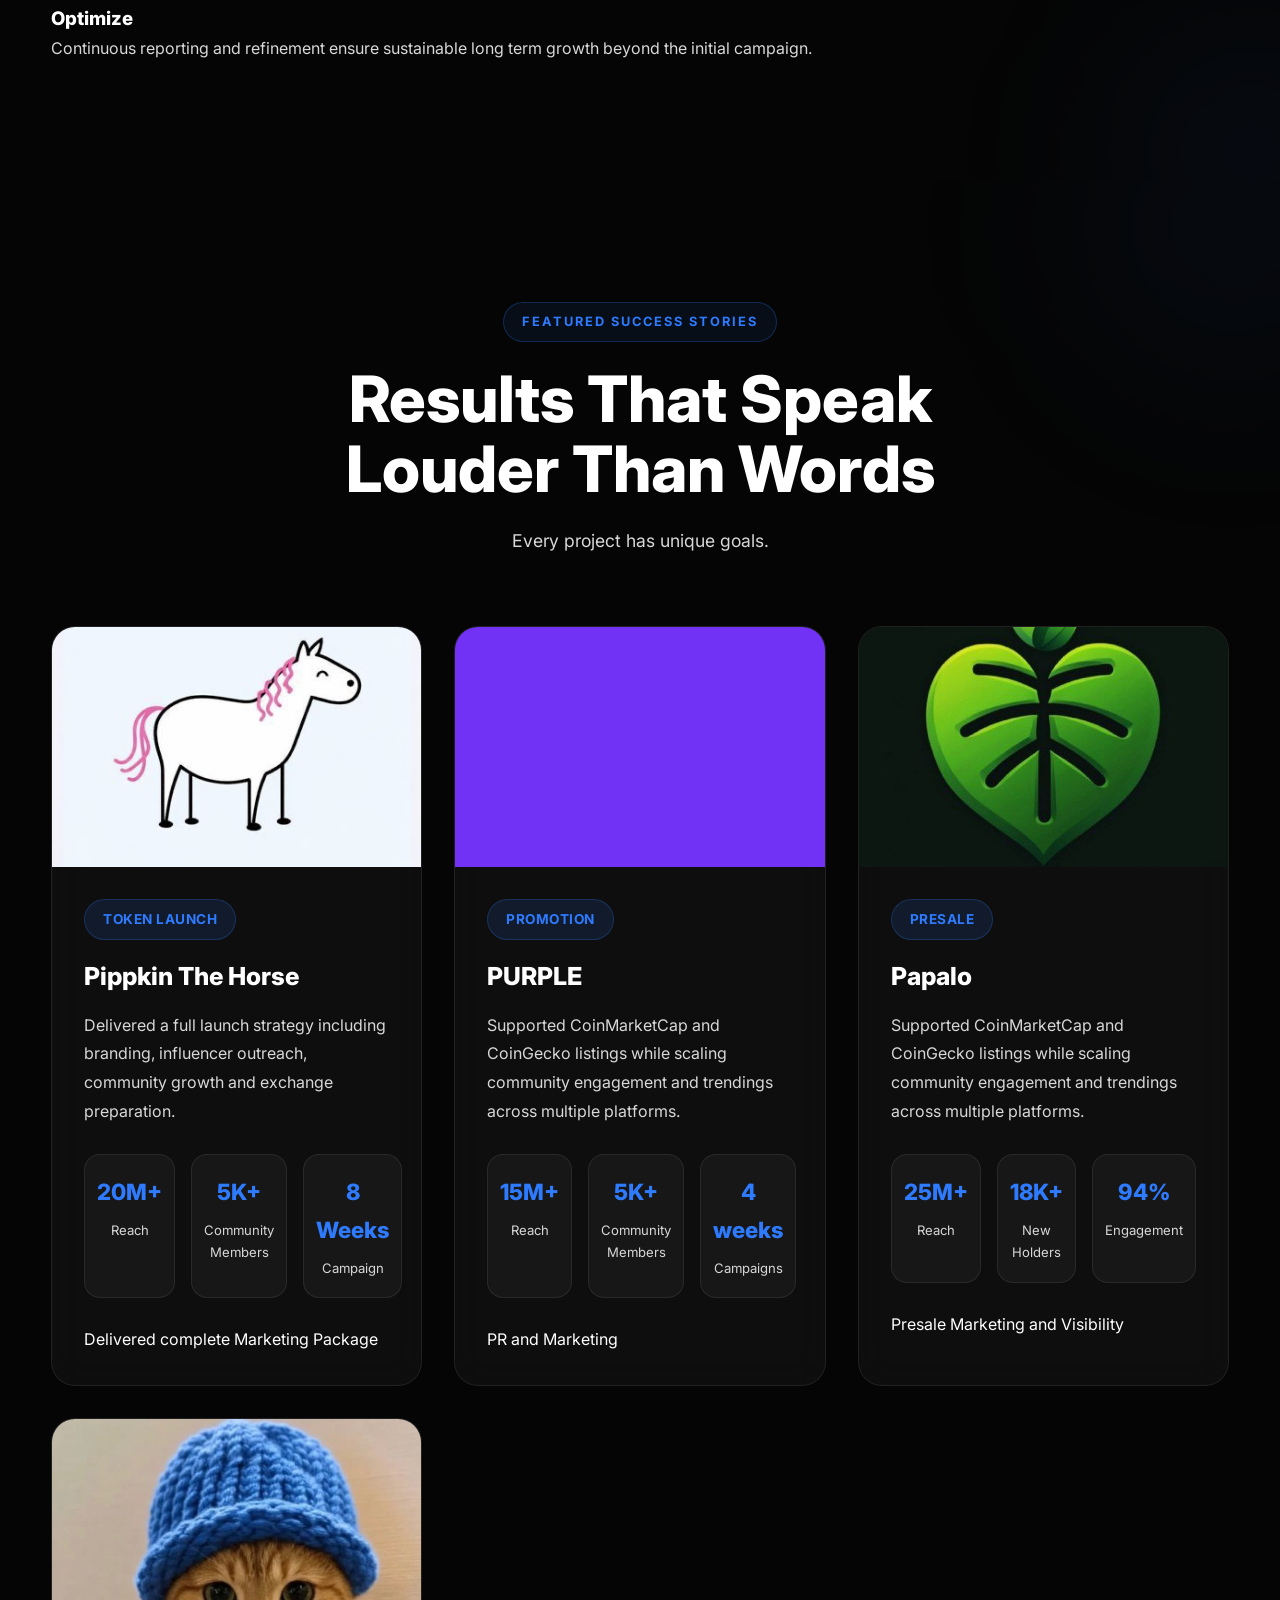
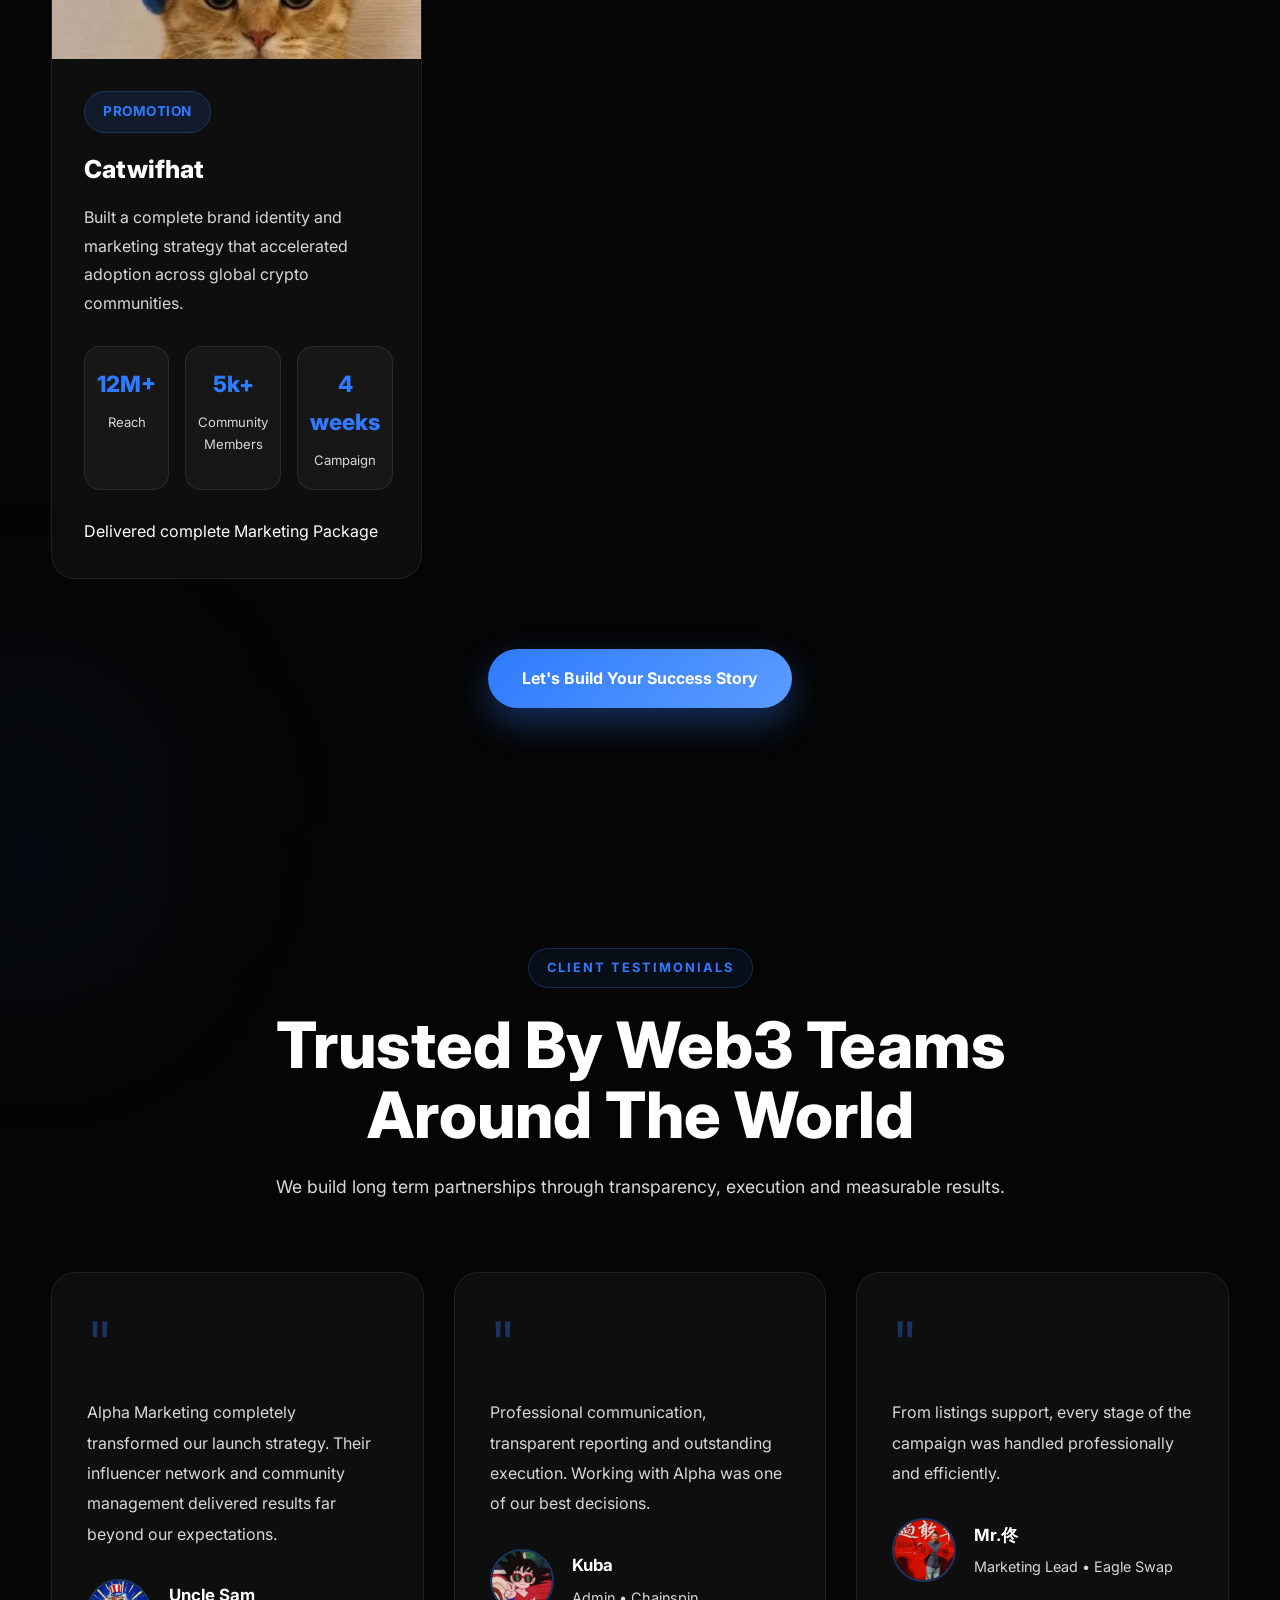
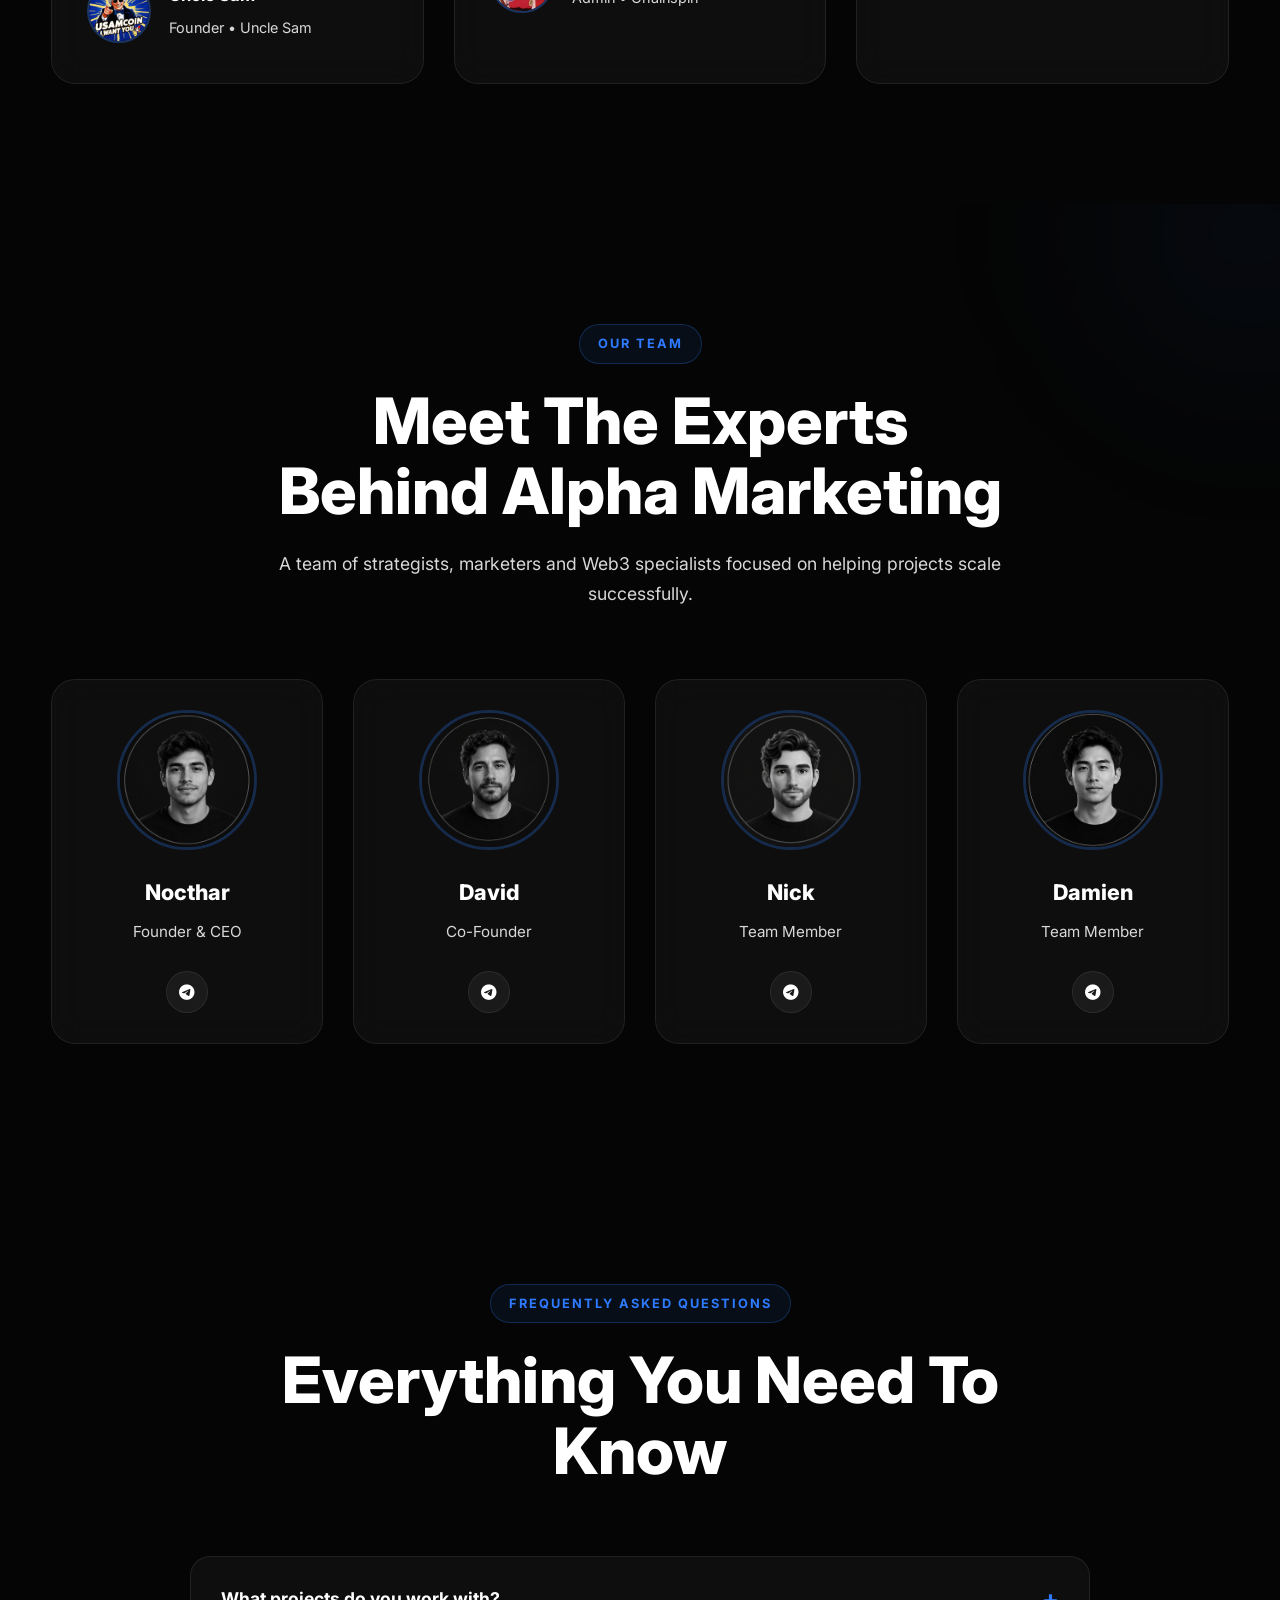
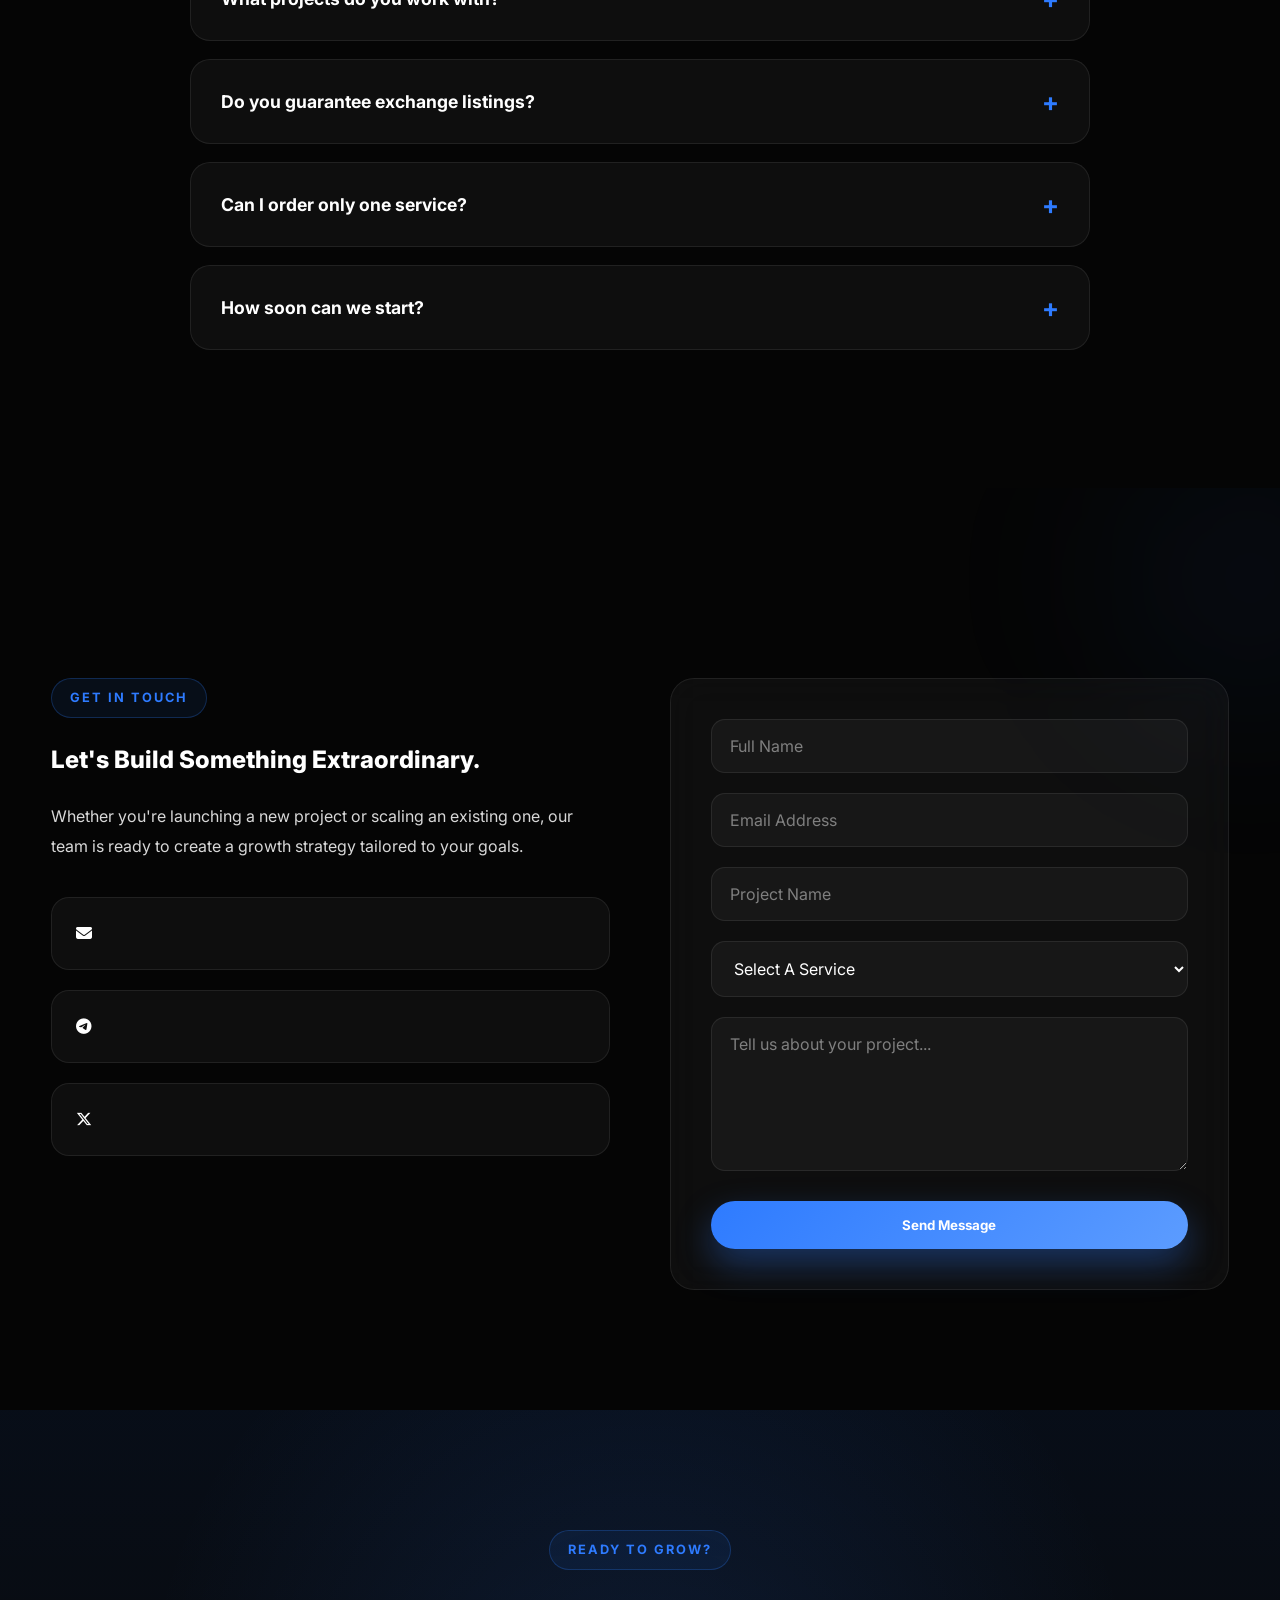
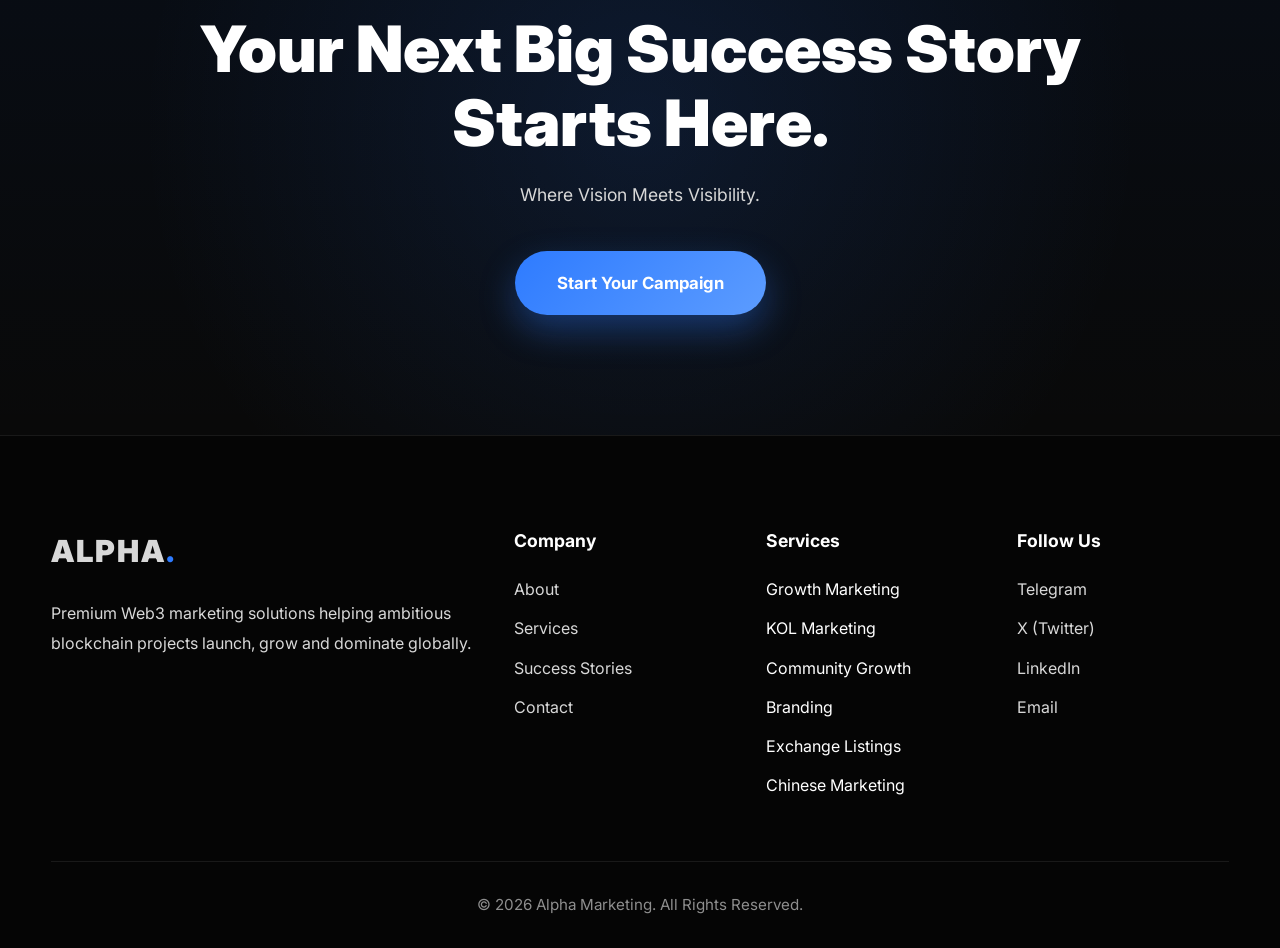
==== commit 7719abb1: "Add files via upload" ====
--- a/index.html
+++ b/index.html
@@ -1198,114 +1198,31 @@
 
             <div class="process-grid">
 
-                <article class="process-card">
-
-                    <div class="process-number">
-
-                    </div>
-
-                    <h3>
-
-                        Discovery
-
-                    </h3>
-
-                    <p>
-
-                        We learn about your project, goals, competitors, audience and long term vision before creating a custom strategy.
-
-                    </p>
-
-                </article>
-
-                <article class="process-card">
-
-                    <div class="process-number">
-
-                
-
-                    </div>
-
-                    <h3>
-
-                        Strategy
-
-                    </h3>
-
-                    <p>
-
-                        Our team builds a tailored roadmap covering branding, marketing, influencer outreach, community growth and exchange preparation.
-
-                    </p>
-
-                </article>
-
-                <article class="process-card">
-
-                    <div class="process-number">
-
-                    
-
-                    </div>
-
-                    <h3>
-
-                        Execution
-
-                    </h3>
-
-                    <p>
-
-                        We launch coordinated campaigns across every major Web3 platform while continuously optimizing performance.
-
-                    </p>
-
-                </article>
-
-                <article class="process-card">
-
-                    <div class="process-number">
-
+                <div class="process-card">
+                    <h3>Discovery</h3>
+                    <p>We learn about your project, goals, competitors, audience and long term vision before creating a custom strategy.</p>
+                </div>
             
-
-                    </div>
-
-                    <h3>
-
-                        Scale
-
-                    </h3>
-
-                    <p>
-
-                        Communities expand, engagement increases and your project gains stronger market visibility.
-
-                    </p>
-
-                </article>
-
-                <article class="process-card">
-
-                    <div class="process-number">
-
-                    
-
-                    </div>
-
-                    <h3>
-
-                        Optimize
-
-                    </h3>
-
-                    <p>
-
-                        Continuous reporting and refinement ensure sustainable long term growth beyond the initial campaign.
-
-                    </p>
-
-                </article>
-
+                <div class="process-card">
+                    <h3>Strategy</h3>
+                    <p>Our team builds a tailored roadmap covering branding, marketing, influencer outreach, community growth and exchange preparation.</p>
+                </div>
+            
+                <div class="process-card">
+                    <h3>Execution</h3>
+                    <p>We launch coordinated campaigns across every major Web3 platform while continuously optimizing performance.</p>
+                </div>
+            
+                <div class="process-card">
+                    <h3>Scale</h3>
+                    <p>Communities expand, engagement increases and your project gains stronger market visibility.</p>
+                </div>
+            
+                <div class="process-card">
+                    <h3>Optimize</h3>
+                    <p>Continuous reporting and refinement ensure sustainable long term growth beyond the initial campaign.</p>
+                </div>
+            
             </div>
 
         </div>
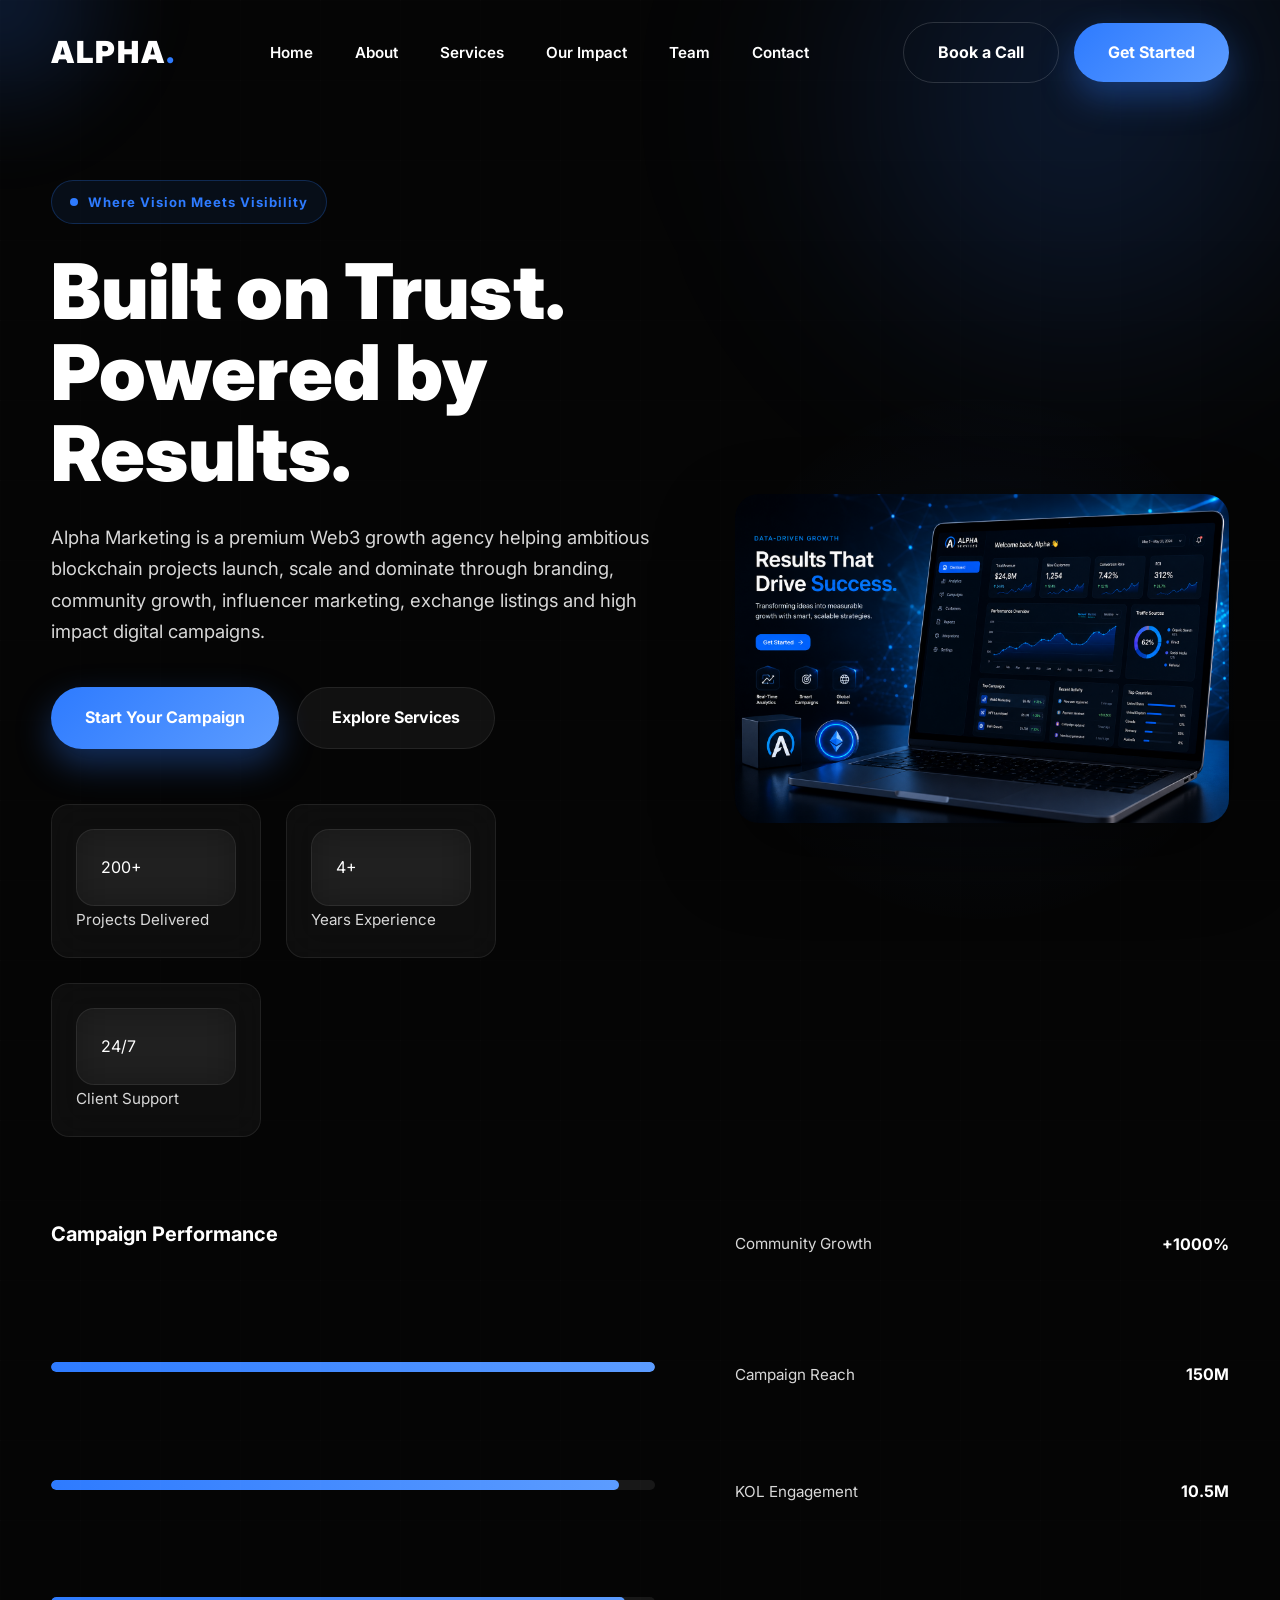
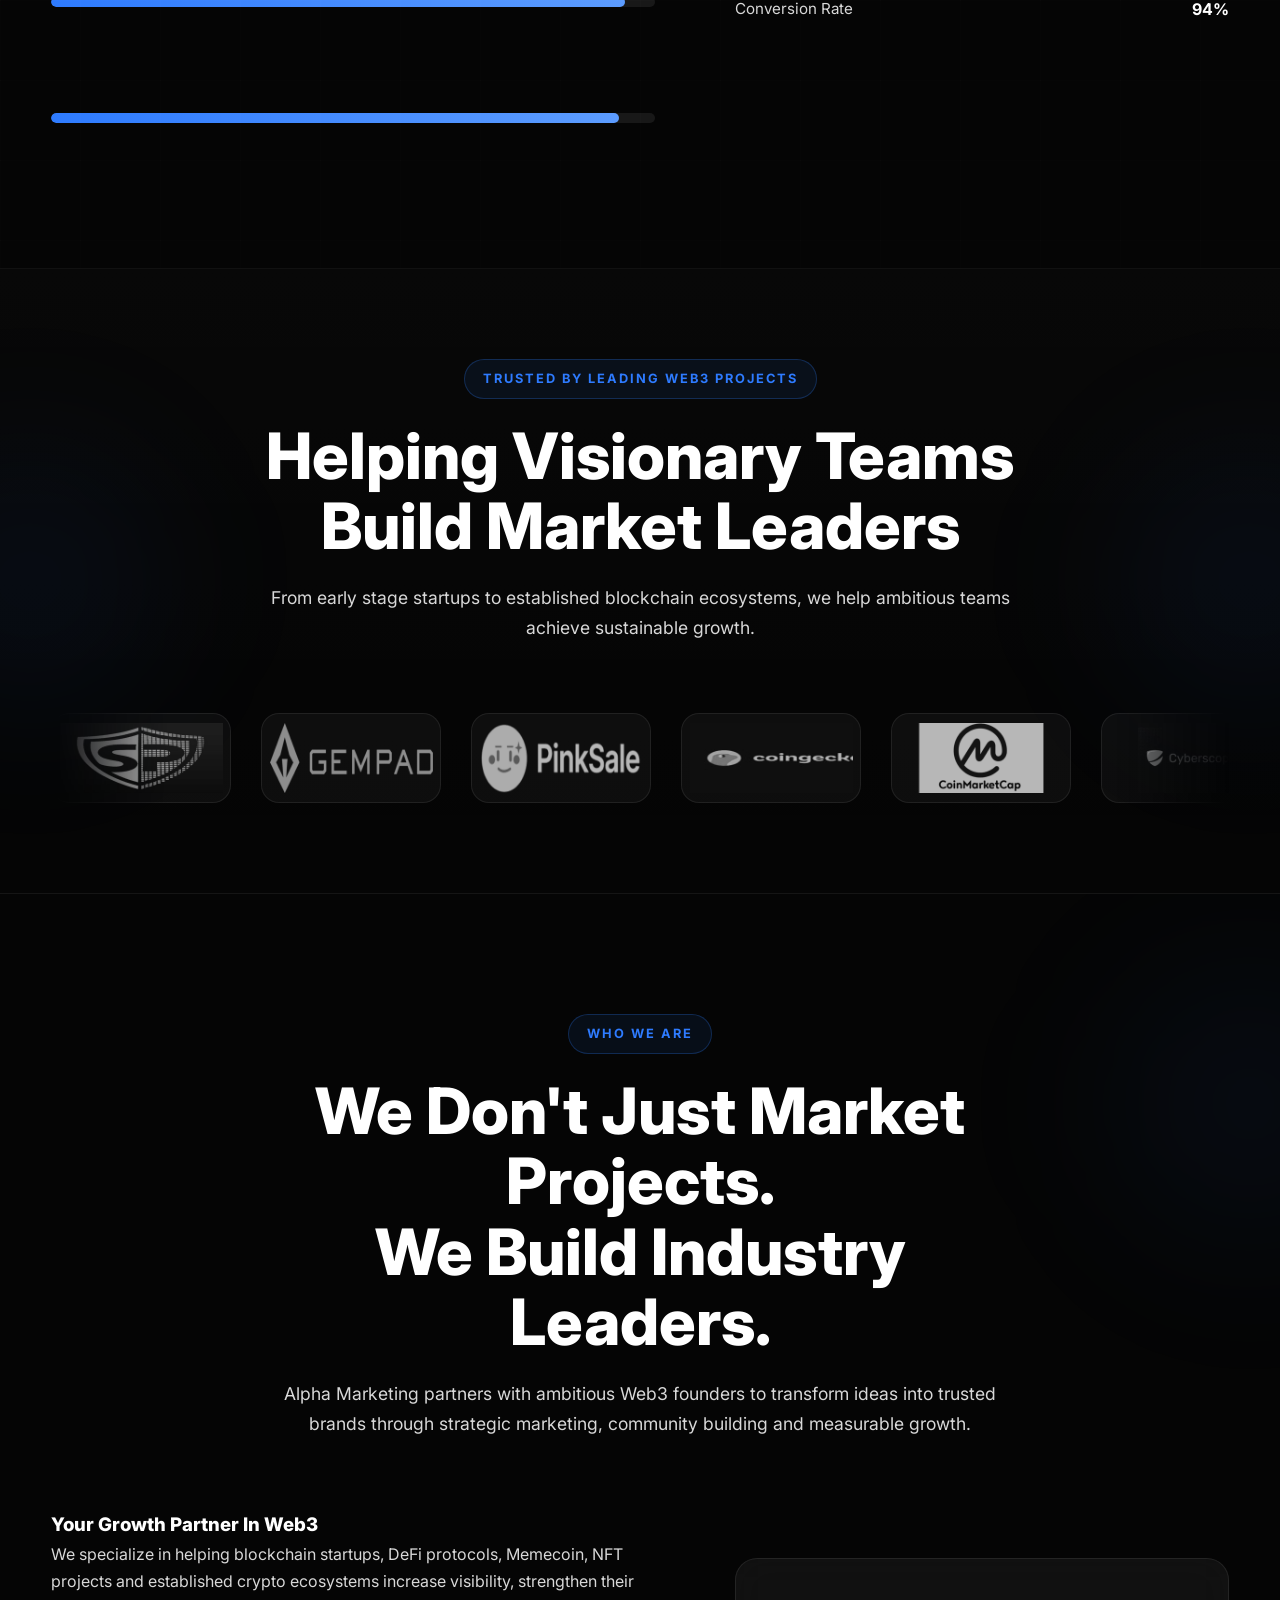
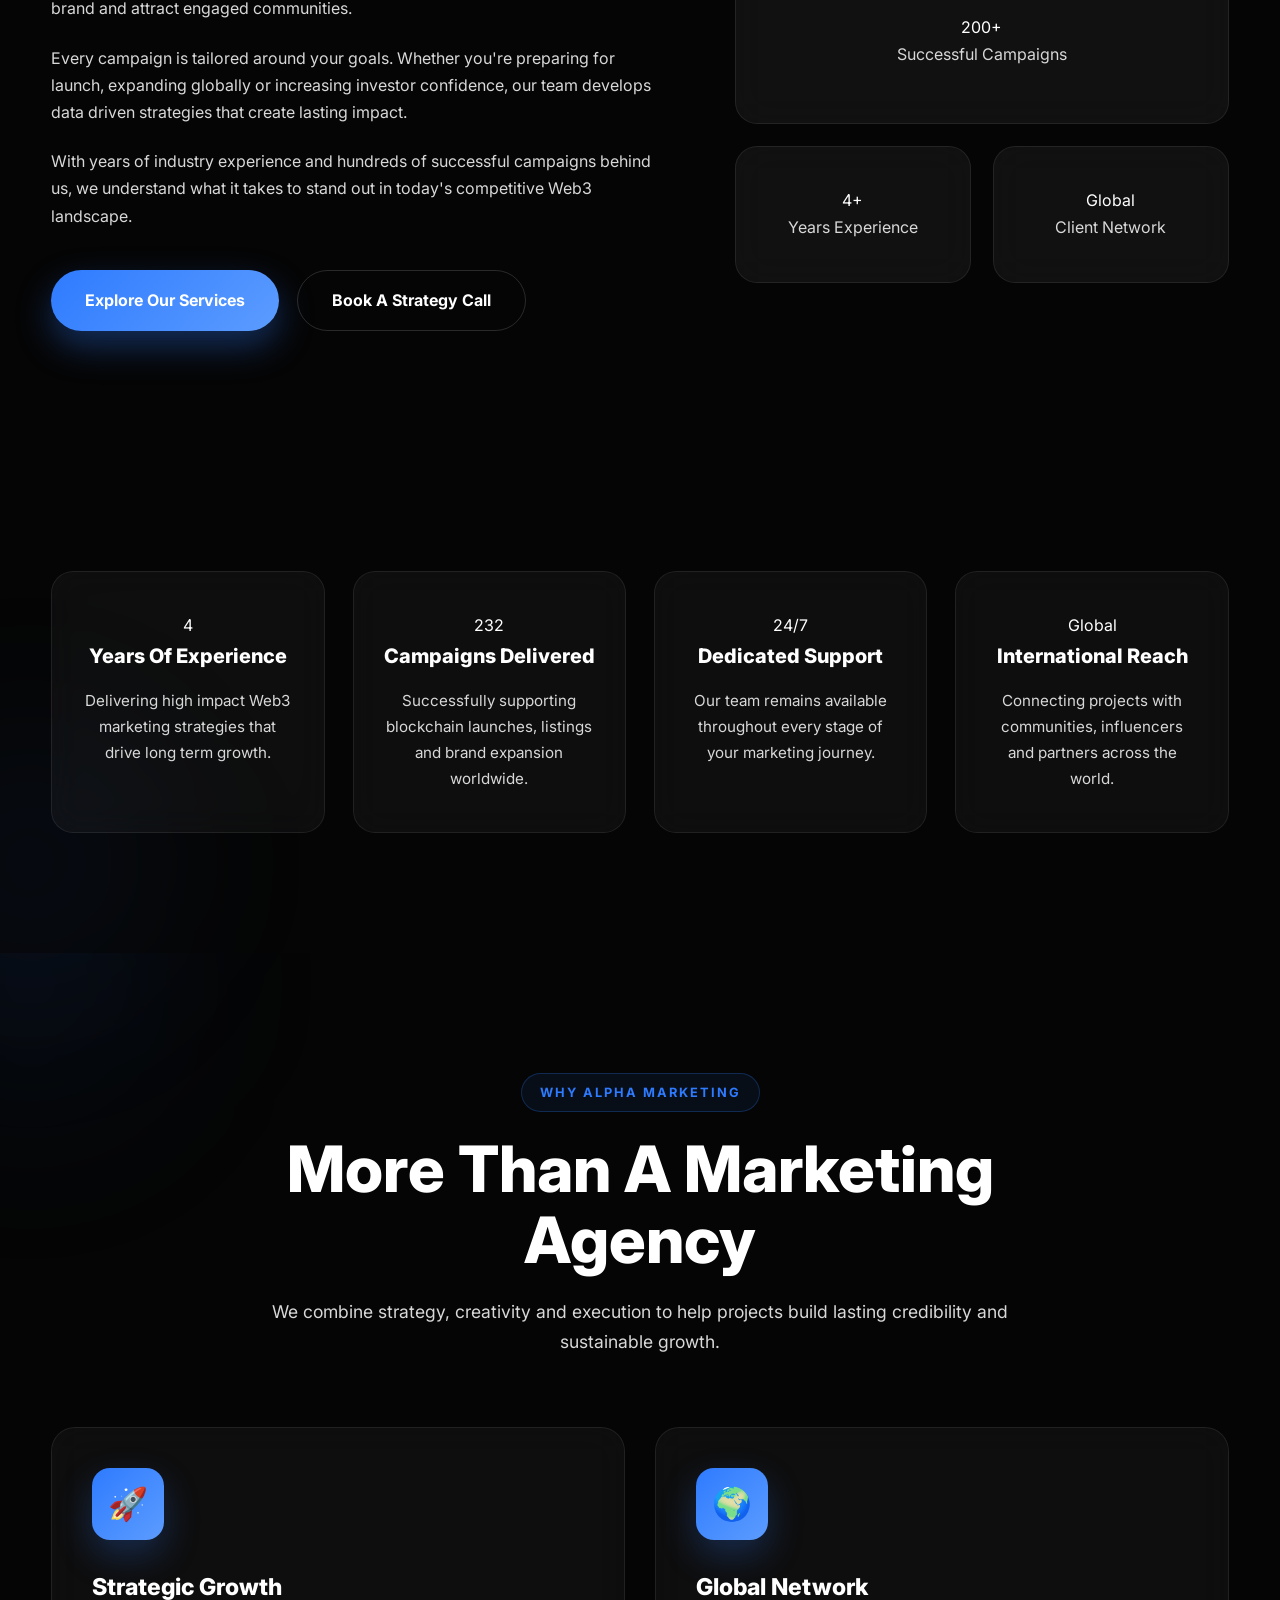
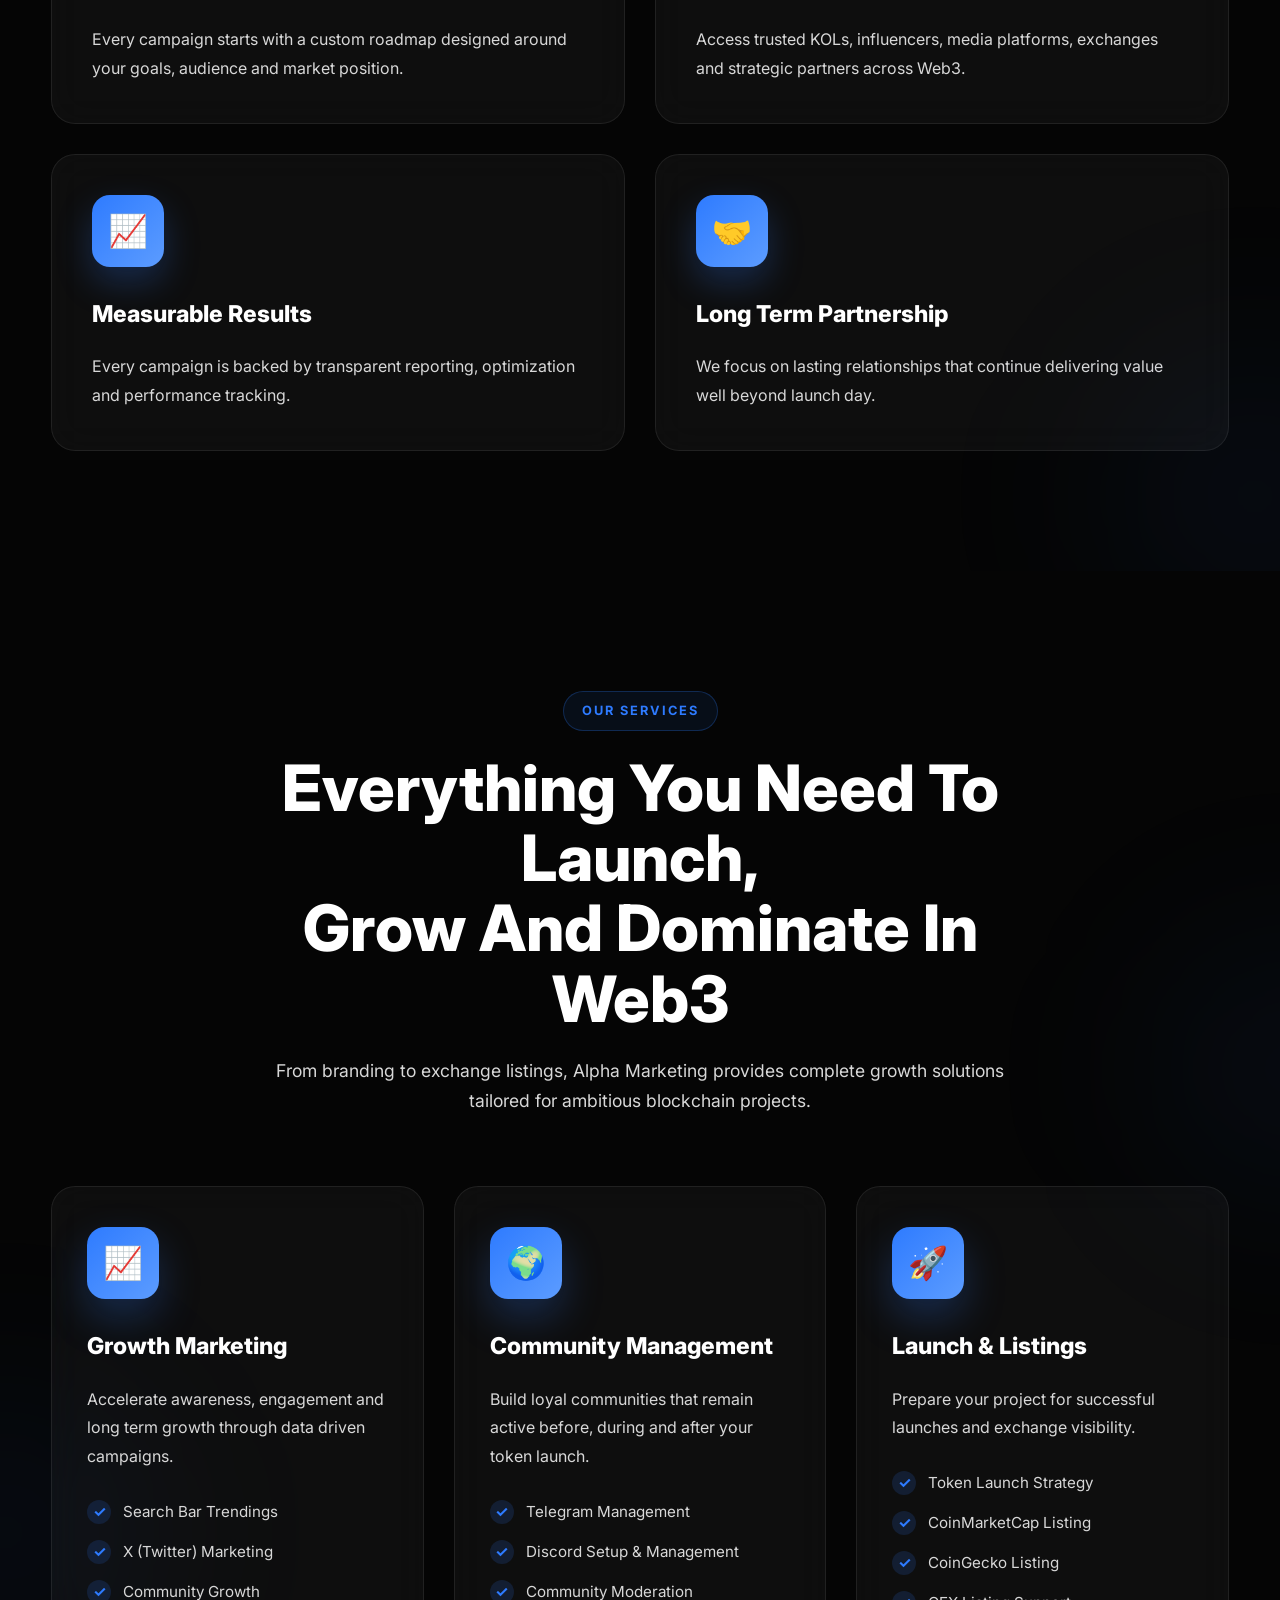
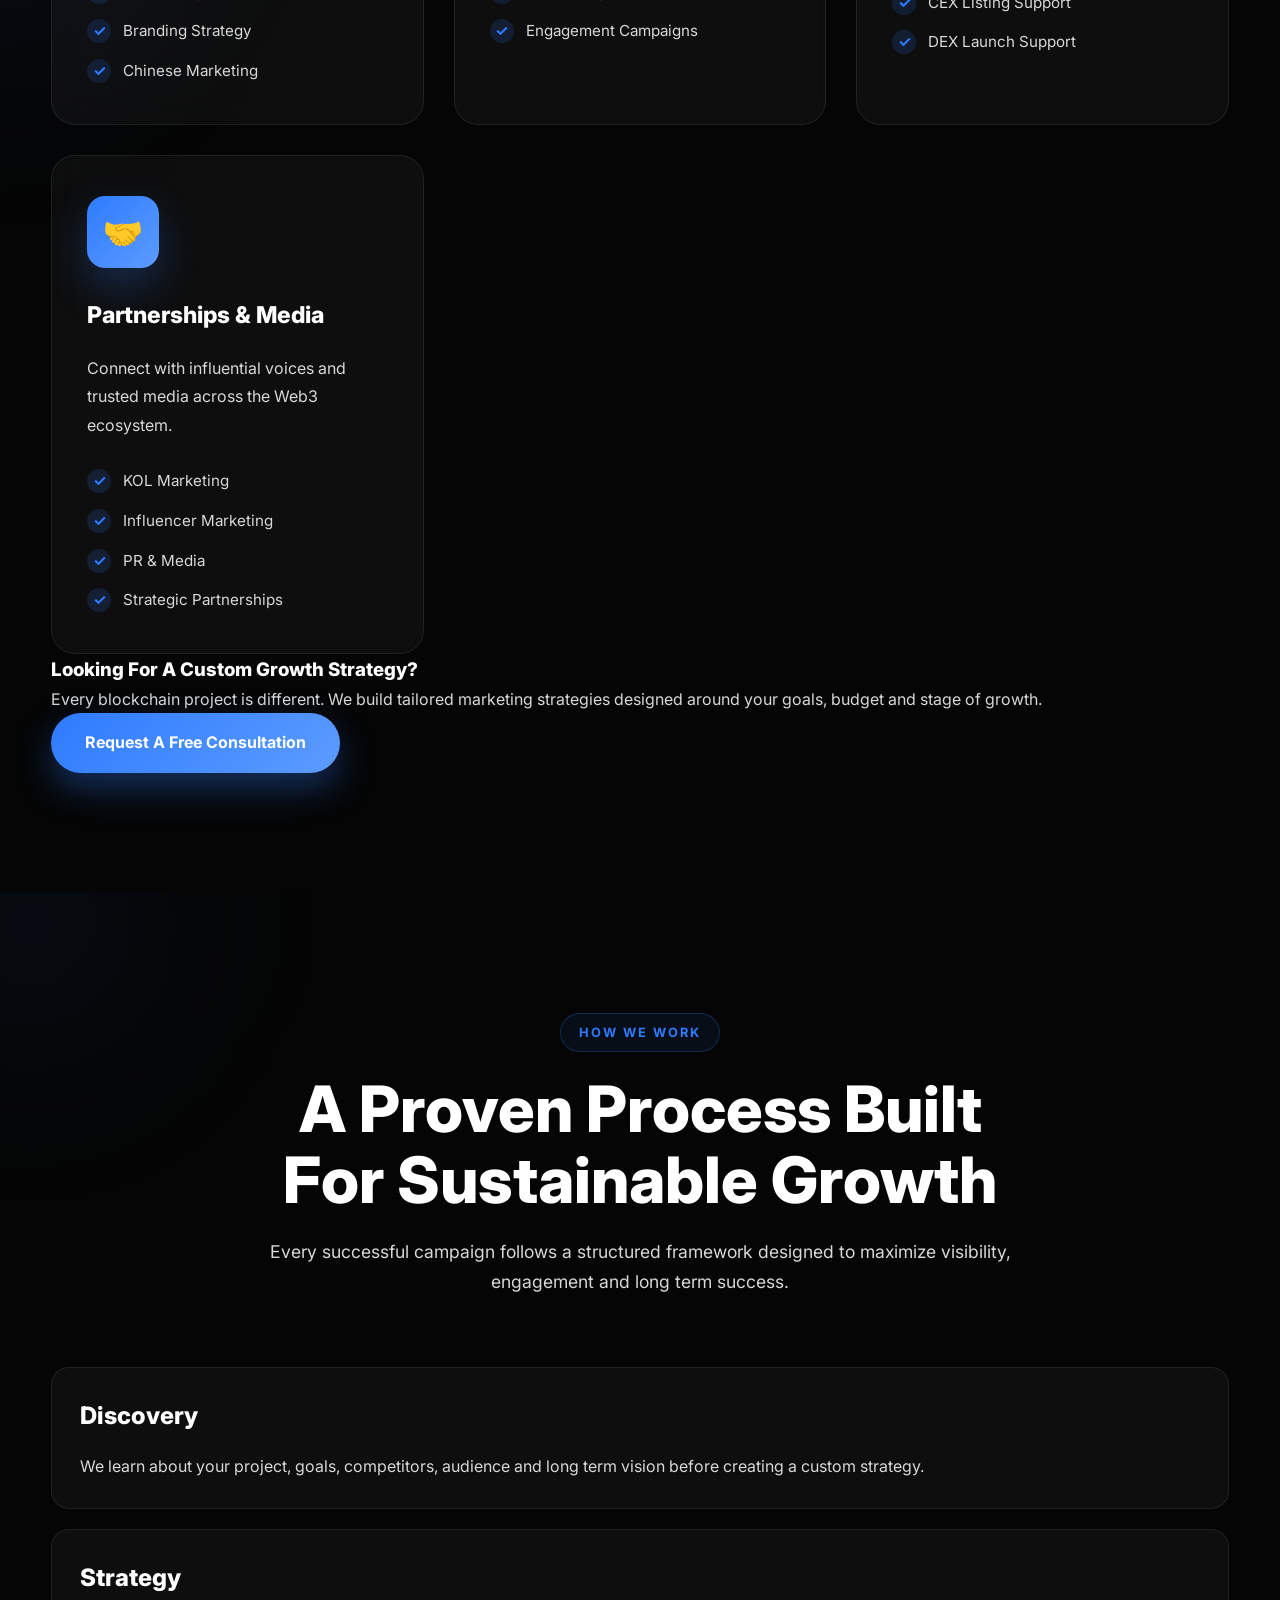
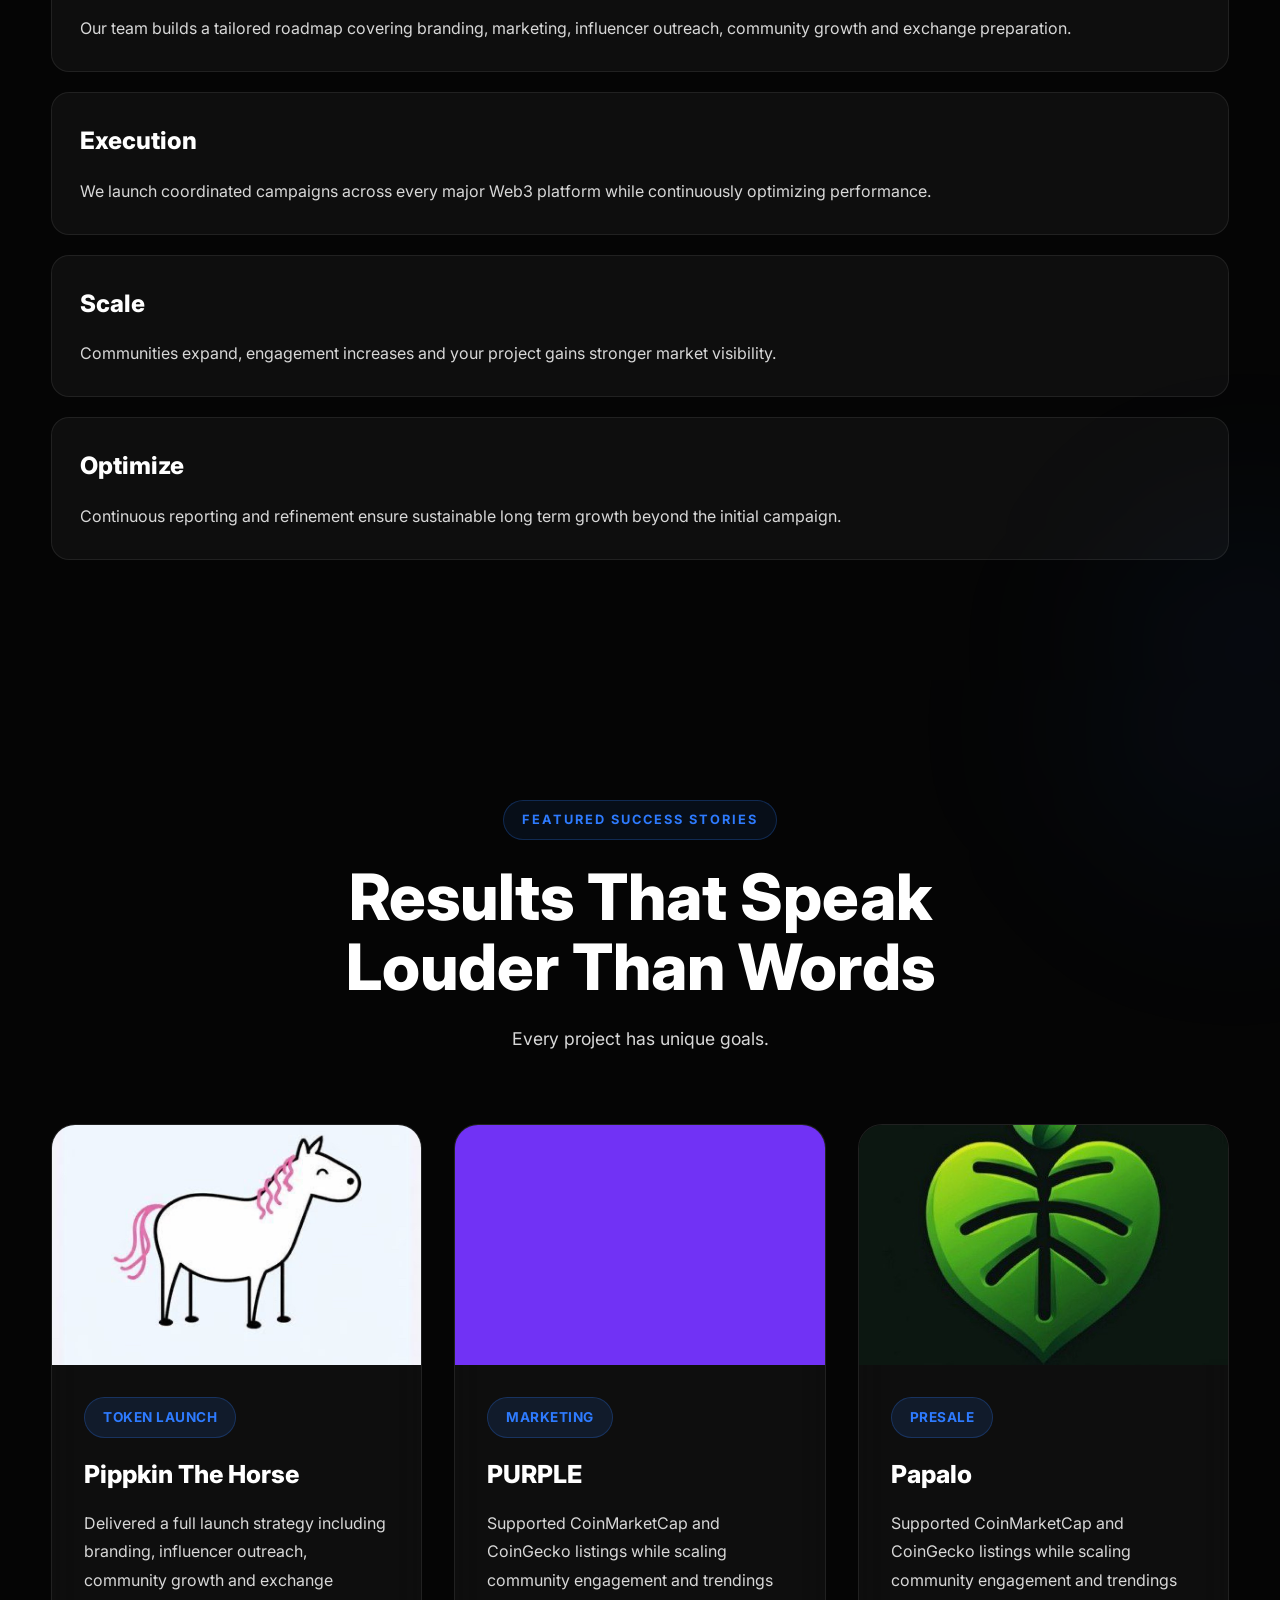
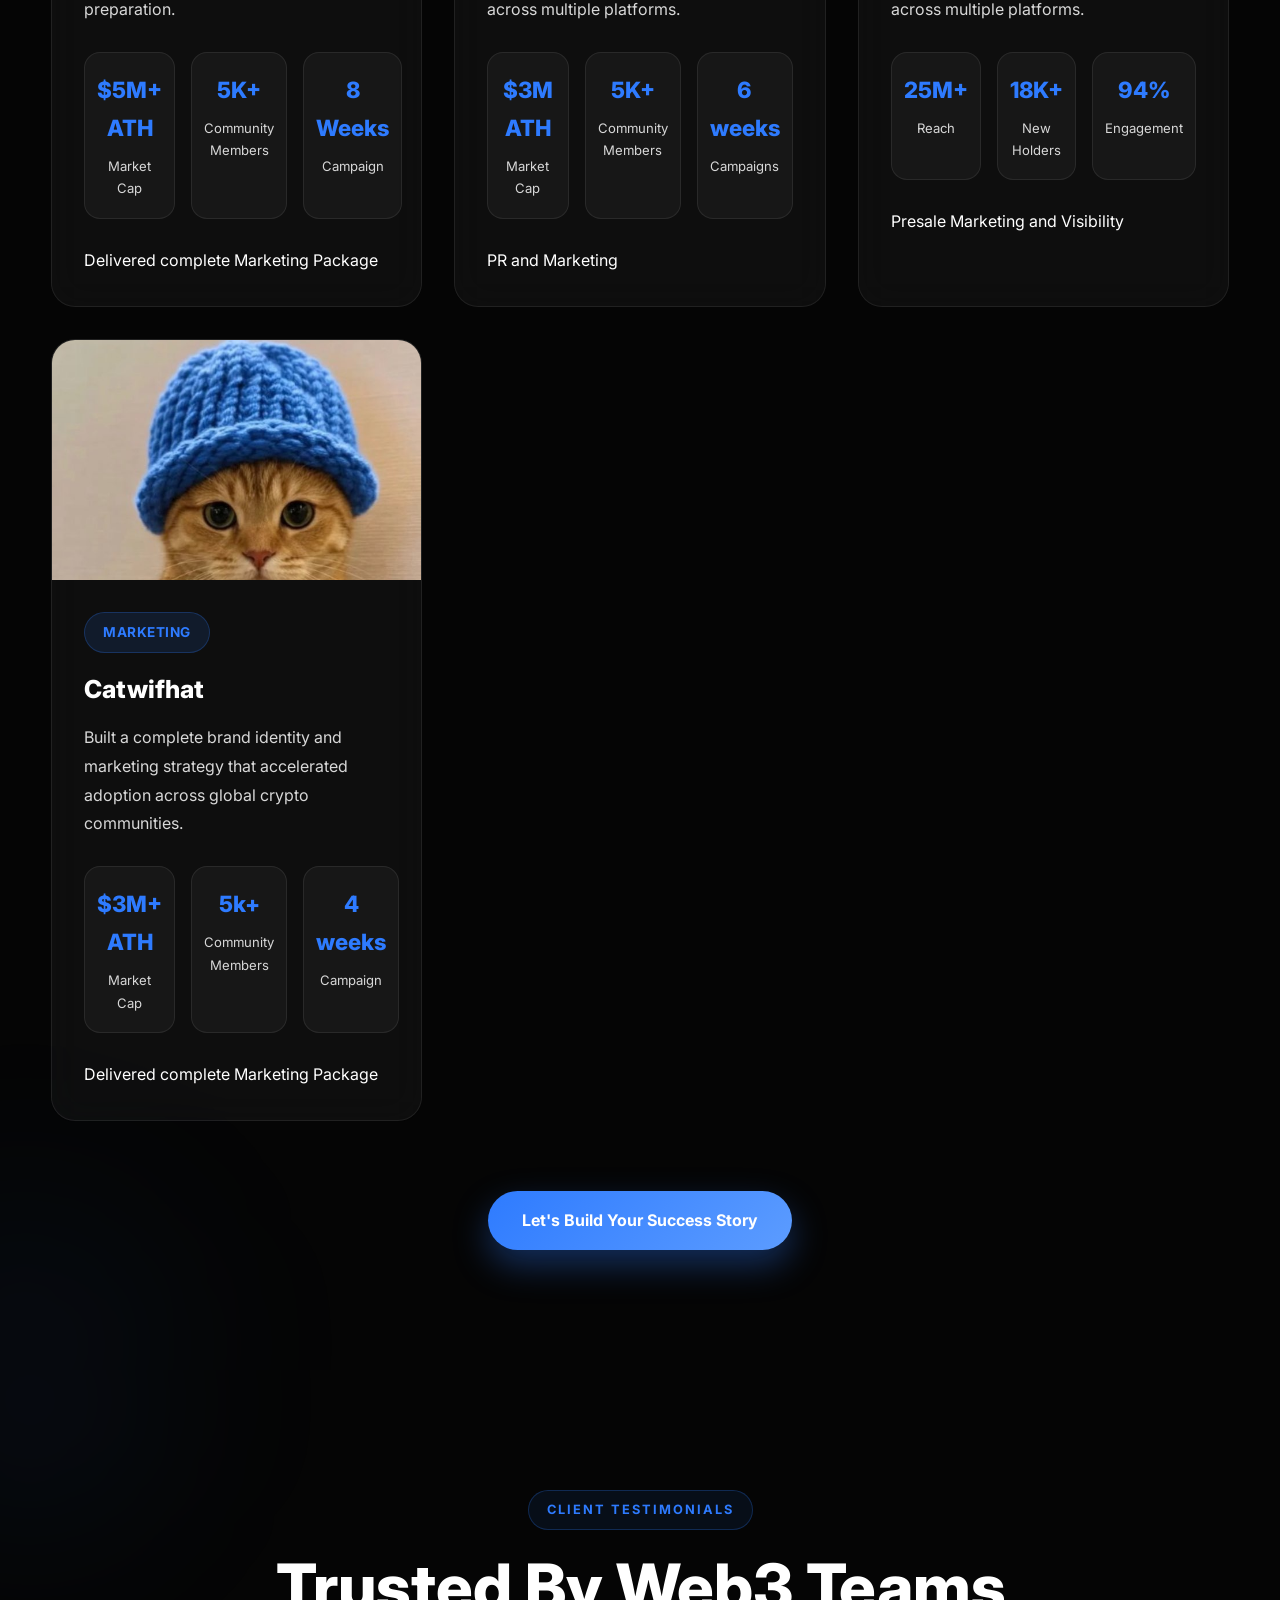
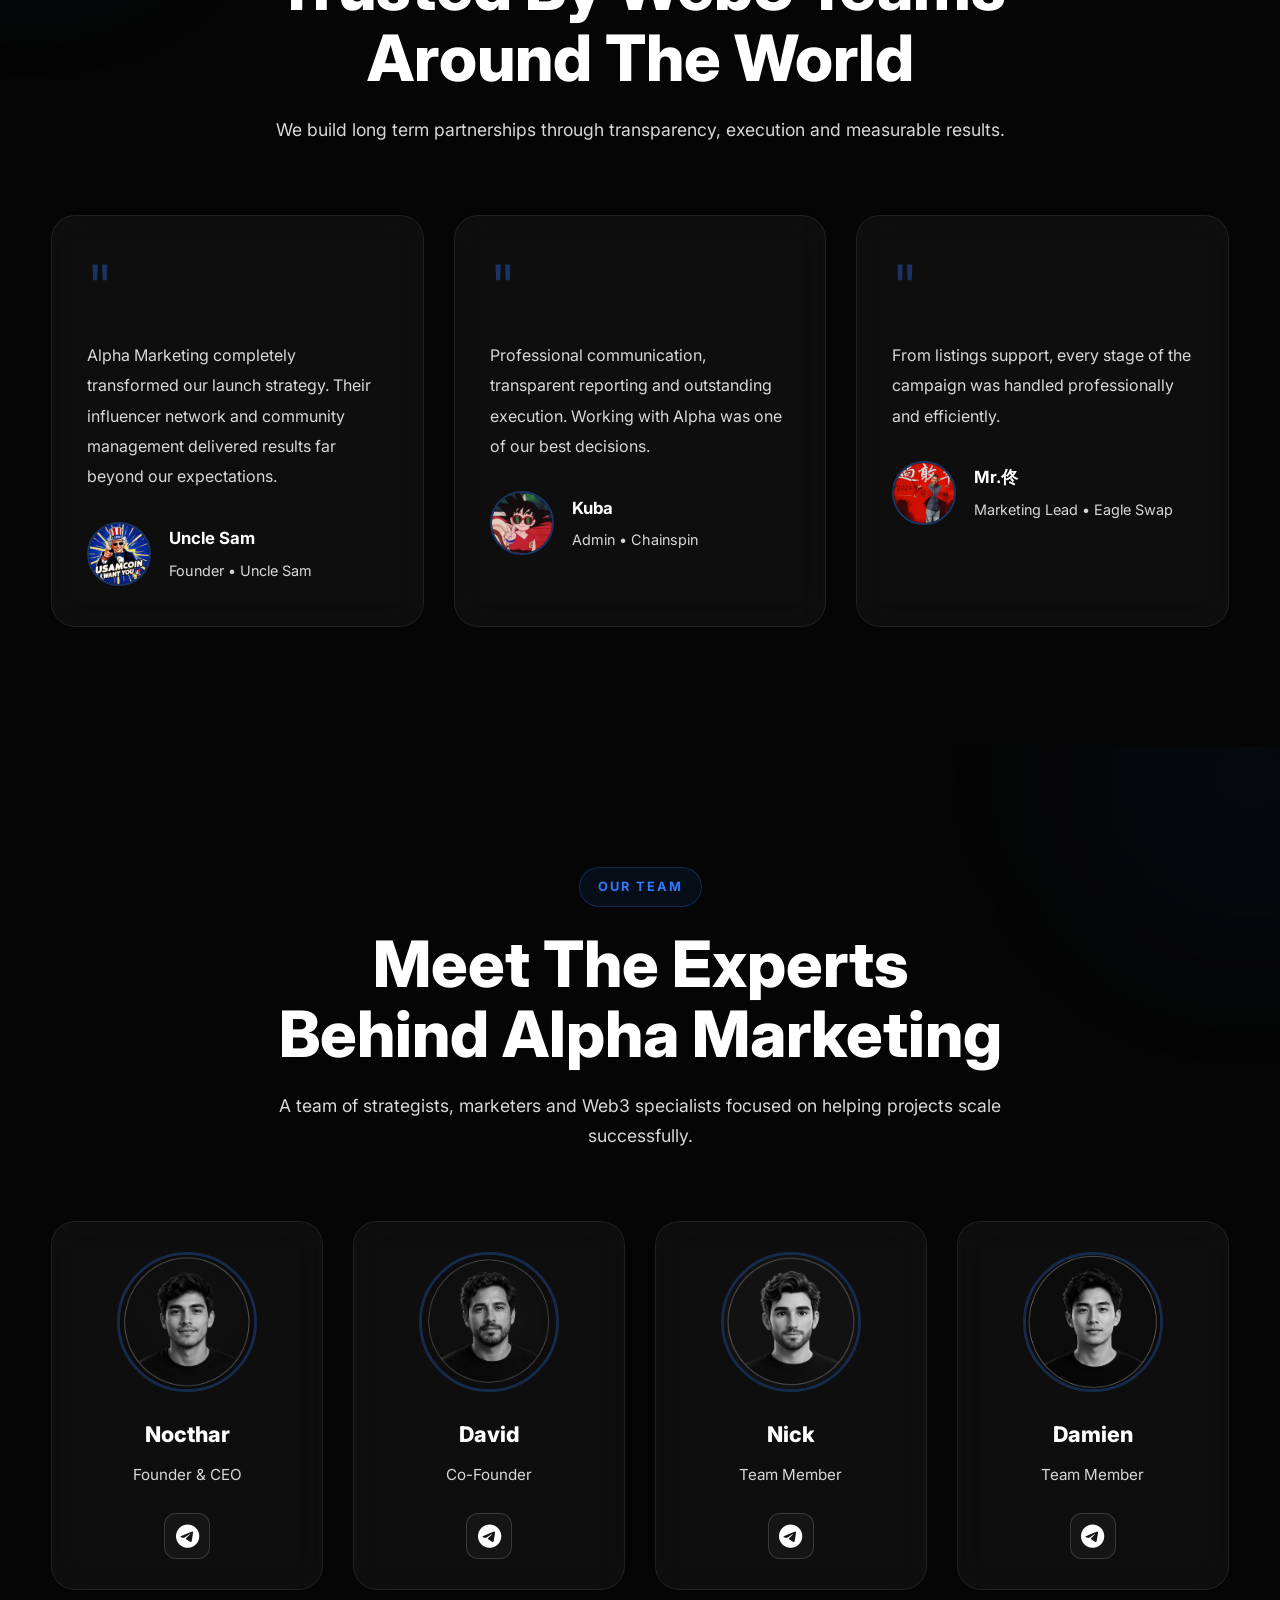
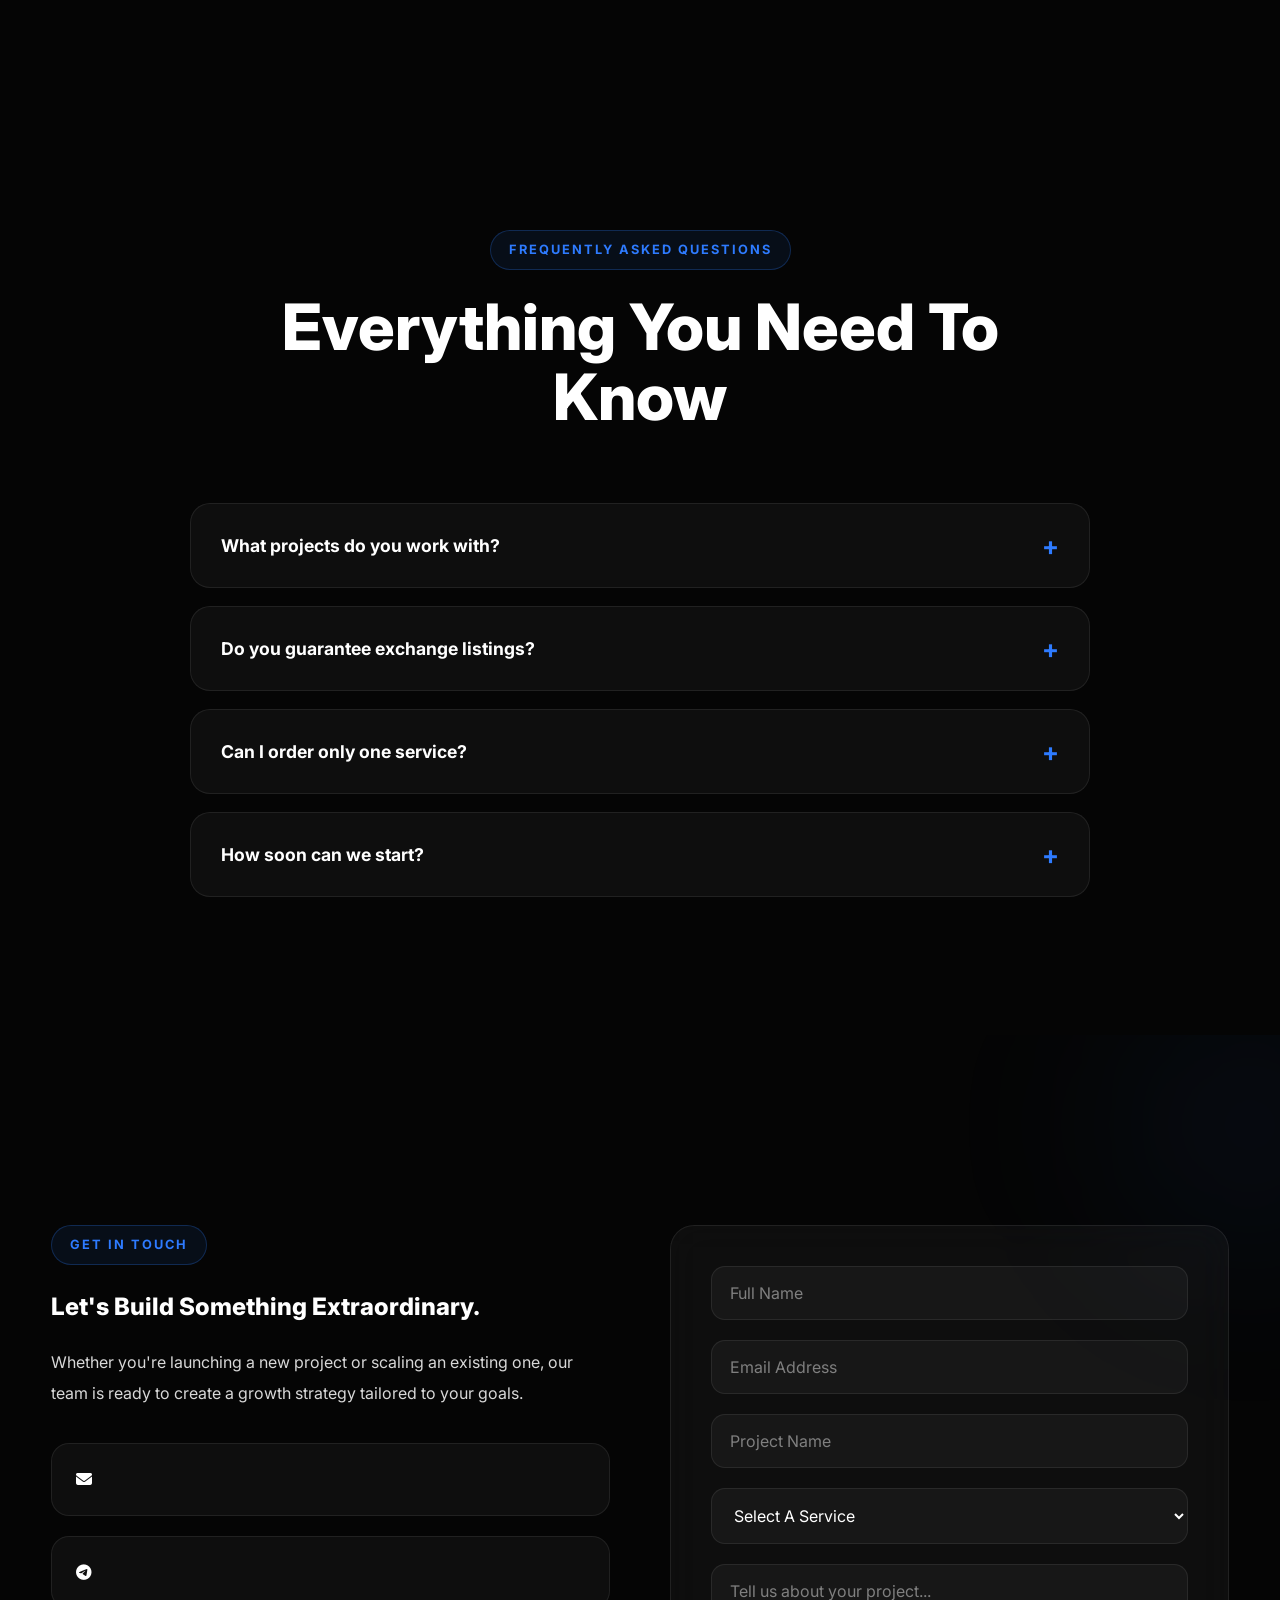
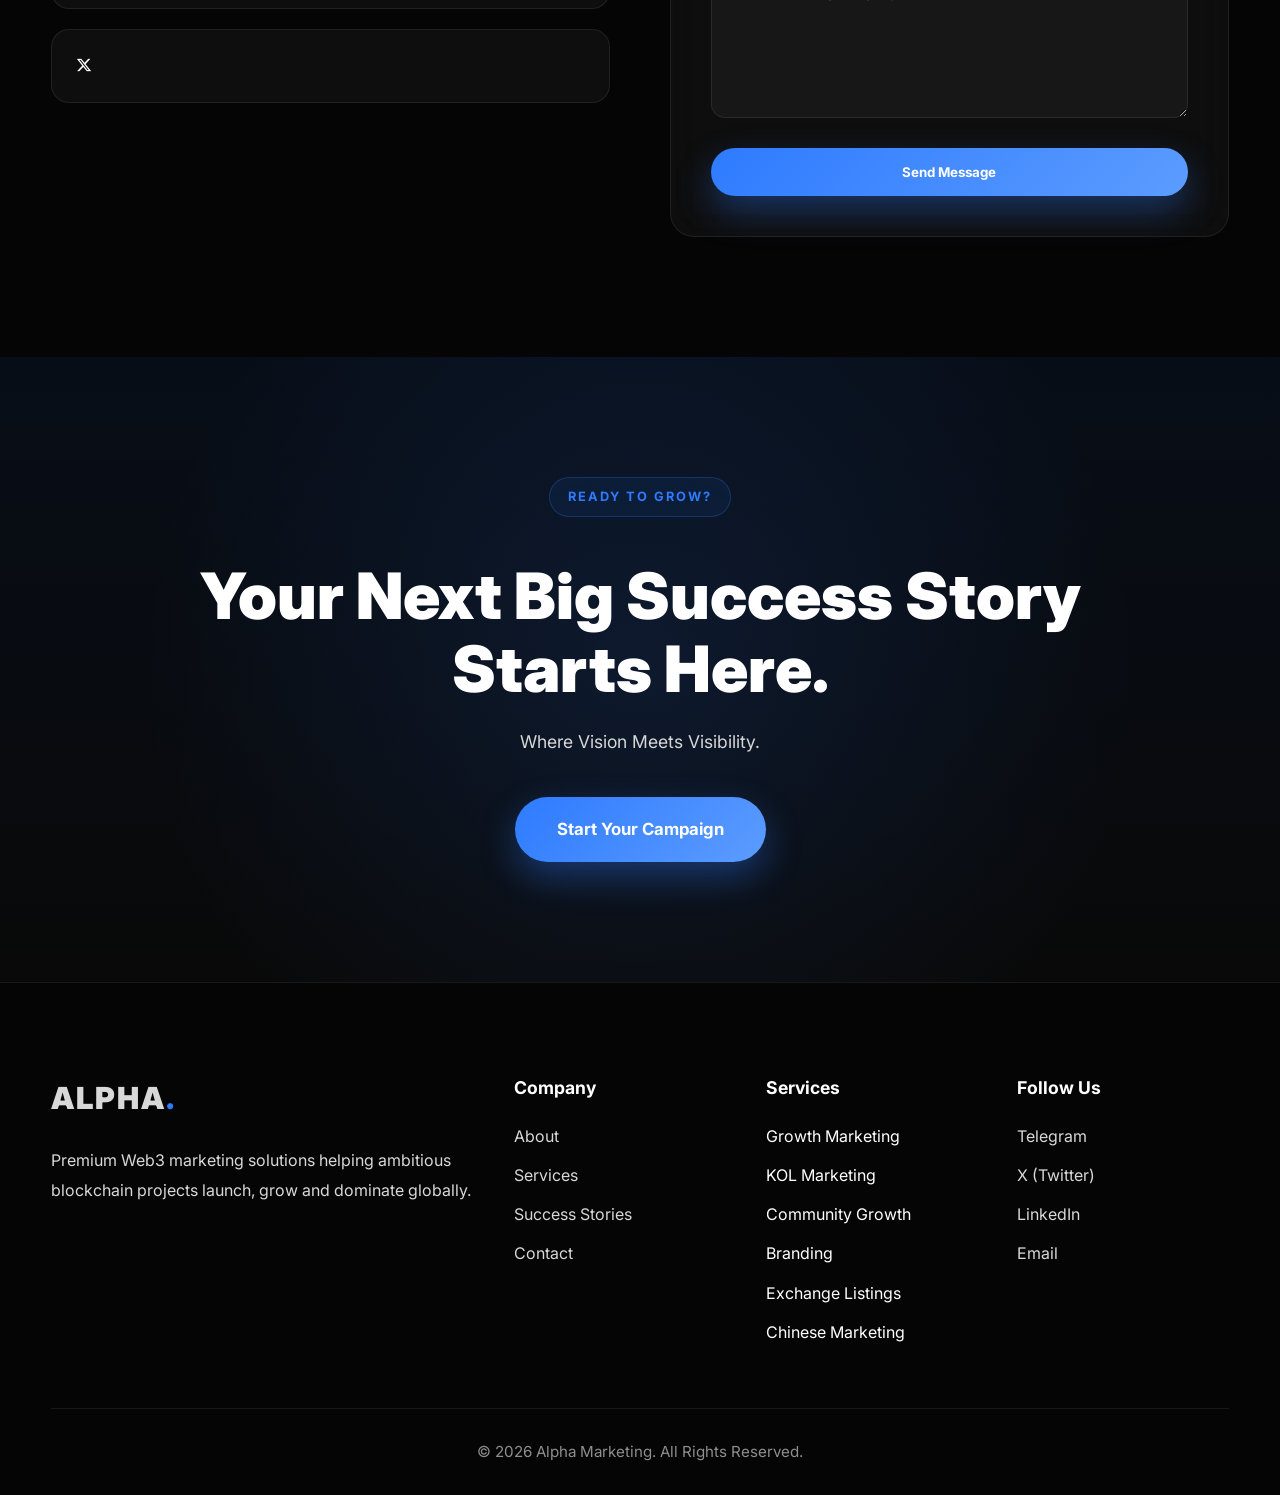
==== commit 721d5e70: "Add files via upload" ====
--- a/index.html
+++ b/index.html
@@ -1299,13 +1299,13 @@
 
                                 <strong>
 
-                                    20M+
+                                    $5M+ ATH
 
                                 </strong>
 
                                 <span>
 
-                                    Reach
+                                    Market Cap
 
                                 </span>
 
@@ -1369,7 +1369,7 @@
 
                         <span class="case-category">
 
-                            Promotion
+                            MARKETING
 
                         </span>
 
@@ -1391,13 +1391,13 @@
 
                                 <strong>
 
-                                    15M+
+                                    $3M ATH
 
                                 </strong>
 
                                 <span>
 
-                                    Reach
+                                    Market Cap
 
                                 </span>
 
@@ -1423,7 +1423,7 @@
 
                                 <strong>
 
-                                    4 weeks
+                                    6 weeks
 
                                 </strong>
 
@@ -1552,7 +1552,7 @@
 
                         <span class="case-category">
 
-                            Promotion
+                            Marketing
 
                         </span>
 
@@ -1574,13 +1574,13 @@
 
                                 <strong>
 
-                                    12M+
+                                    $3M+ ATH
 
                                 </strong>
 
                                 <span>
 
-                                    Reach
+                                    Market Cap
 
                                 </span>
 
--- a/css/style.css
+++ b/css/style.css
@@ -1748,6 +1748,37 @@
 
 }
 
+.process-grid{
+    display:grid;
+    gap:20px;
+    margin-top:40px;
+}
+
+.process-card{
+    padding:28px;
+    background:rgba(255,255,255,.04);
+    border:1px solid rgba(255,255,255,.08);
+    border-radius:18px;
+    transition:.35s ease;
+}
+
+.process-card:hover{
+    transform:translateY(-6px);
+    border-color:rgba(46,123,255,.35);
+    box-shadow:0 20px 50px rgba(46,123,255,.15);
+}
+
+.process-card h3{
+    margin-bottom:15px;
+    color:#fff;
+    font-size:1.5rem;
+}
+
+.process-card p{
+    margin:0;
+    color:var(--text);
+    line-height:1.8;
+}
 
 /*==================================================
 RESPONSIVE
@@ -4303,6 +4334,37 @@
     }
 
 }
+
+.team-socials {
+    display: flex;
+    justify-content: center;
+    align-items: center;
+    margin-top: 18px;
+}
+
+.team-socials a {
+    width: 46px;
+    height: 46px;
+    display: flex;
+    align-items: center;
+    justify-content: center;
+    border: 1px solid rgba(255, 255, 255, 0.15);
+    border-radius: 12px;
+    color: #ffffff;
+    background: rgba(255, 255, 255, 0.03);
+    text-decoration: none;
+    transition: all 0.3s ease;
+}
+
+.team-socials a:hover {
+    background: #229ED9;
+    border-color: #229ED9;
+    transform: translateY(-3px);
+}
+
+.team-socials i {
+    font-size: 24px;
+}
 /*==================================================
 SECTION DIVIDER
 ==================================================*/
@@ -5182,3 +5244,89 @@
     line-height:1.5;
 
 }
+@media (max-width: 768px) {
+
+    .nav-links {
+        display: none;
+    }
+
+    .menu-toggle {
+        display: block;
+    }
+
+    .nav-buttons {
+        display: flex;
+        gap: 8px;
+    }
+
+    .nav-buttons .btn {
+        padding: 10px 14px;
+        font-size: 0.85rem;
+    }
+
+}
+@media (max-width: 768px){
+
+    .nav-links{
+        position:absolute;
+        top:100%;
+        left:0;
+        width:100%;
+
+        display:flex;
+        flex-direction:column;
+        align-items:flex-start;
+
+        gap:0;
+        padding:20px 30px;
+
+        background:rgba(5,5,5,.98);
+        backdrop-filter:blur(20px);
+        border-top:1px solid rgba(255,255,255,.08);
+
+        opacity:0;
+        visibility:hidden;
+        pointer-events:none;
+
+        transform:translateY(-15px);
+        transition:all .3s ease;
+    }
+
+    .nav-links.active{
+        opacity:1;
+        visibility:visible;
+        pointer-events:auto;
+        transform:translateY(0);
+    }
+
+    .nav-links li{
+        width:100%;
+        border-bottom:1px solid rgba(255,255,255,.08);
+    }
+
+    .nav-links li:last-child{
+        border-bottom:none;
+    }
+
+    .nav-links a{
+        display:block;
+        width:100%;
+        padding:14px 0;
+    }
+
+    .menu-toggle{
+        display:block;
+    }
+
+    .menu-toggle.active span:nth-child(1){
+        transform:translateY(7px) rotate(45deg);
+    }
+
+    .menu-toggle.active span:nth-child(2){
+        opacity:0;
+    }
+
+    .menu-toggle.active span:nth-child(3){
+        transform:translateY(-7px) rotate(-45deg);
+    }
+}
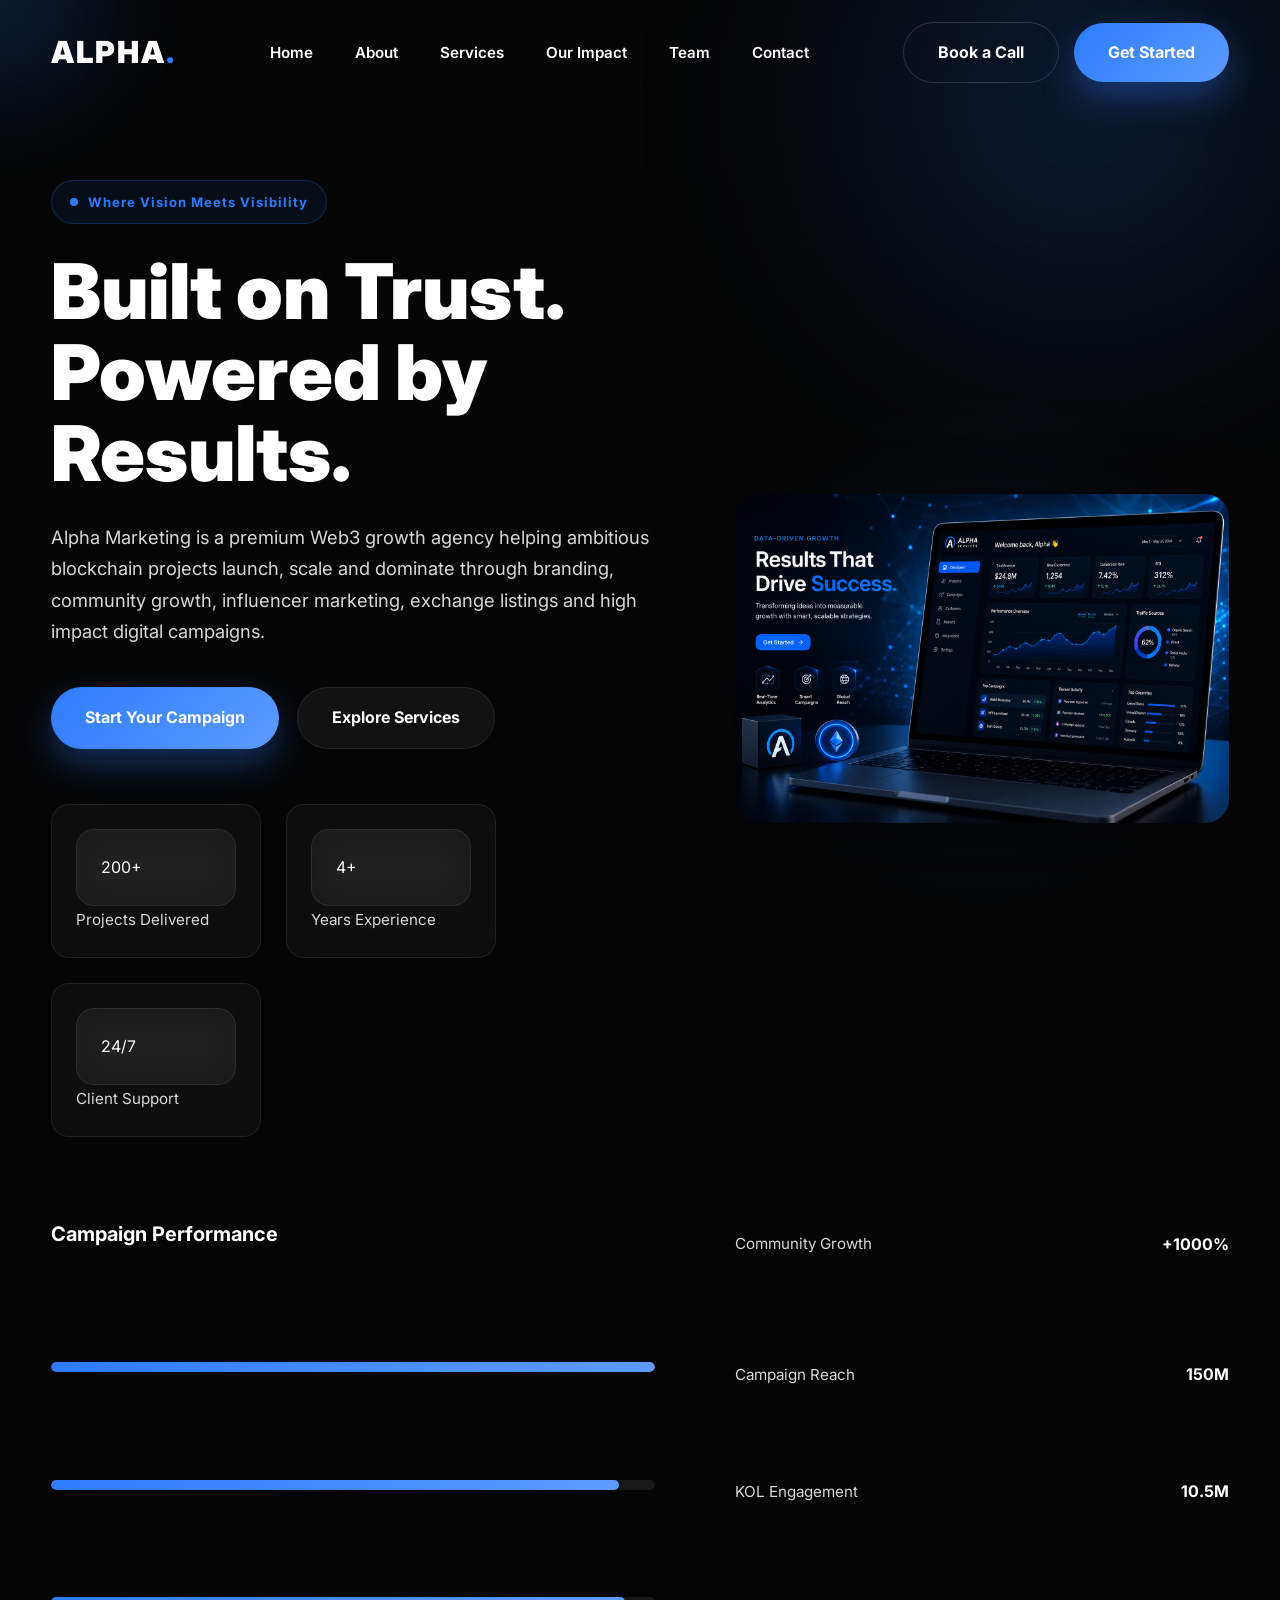
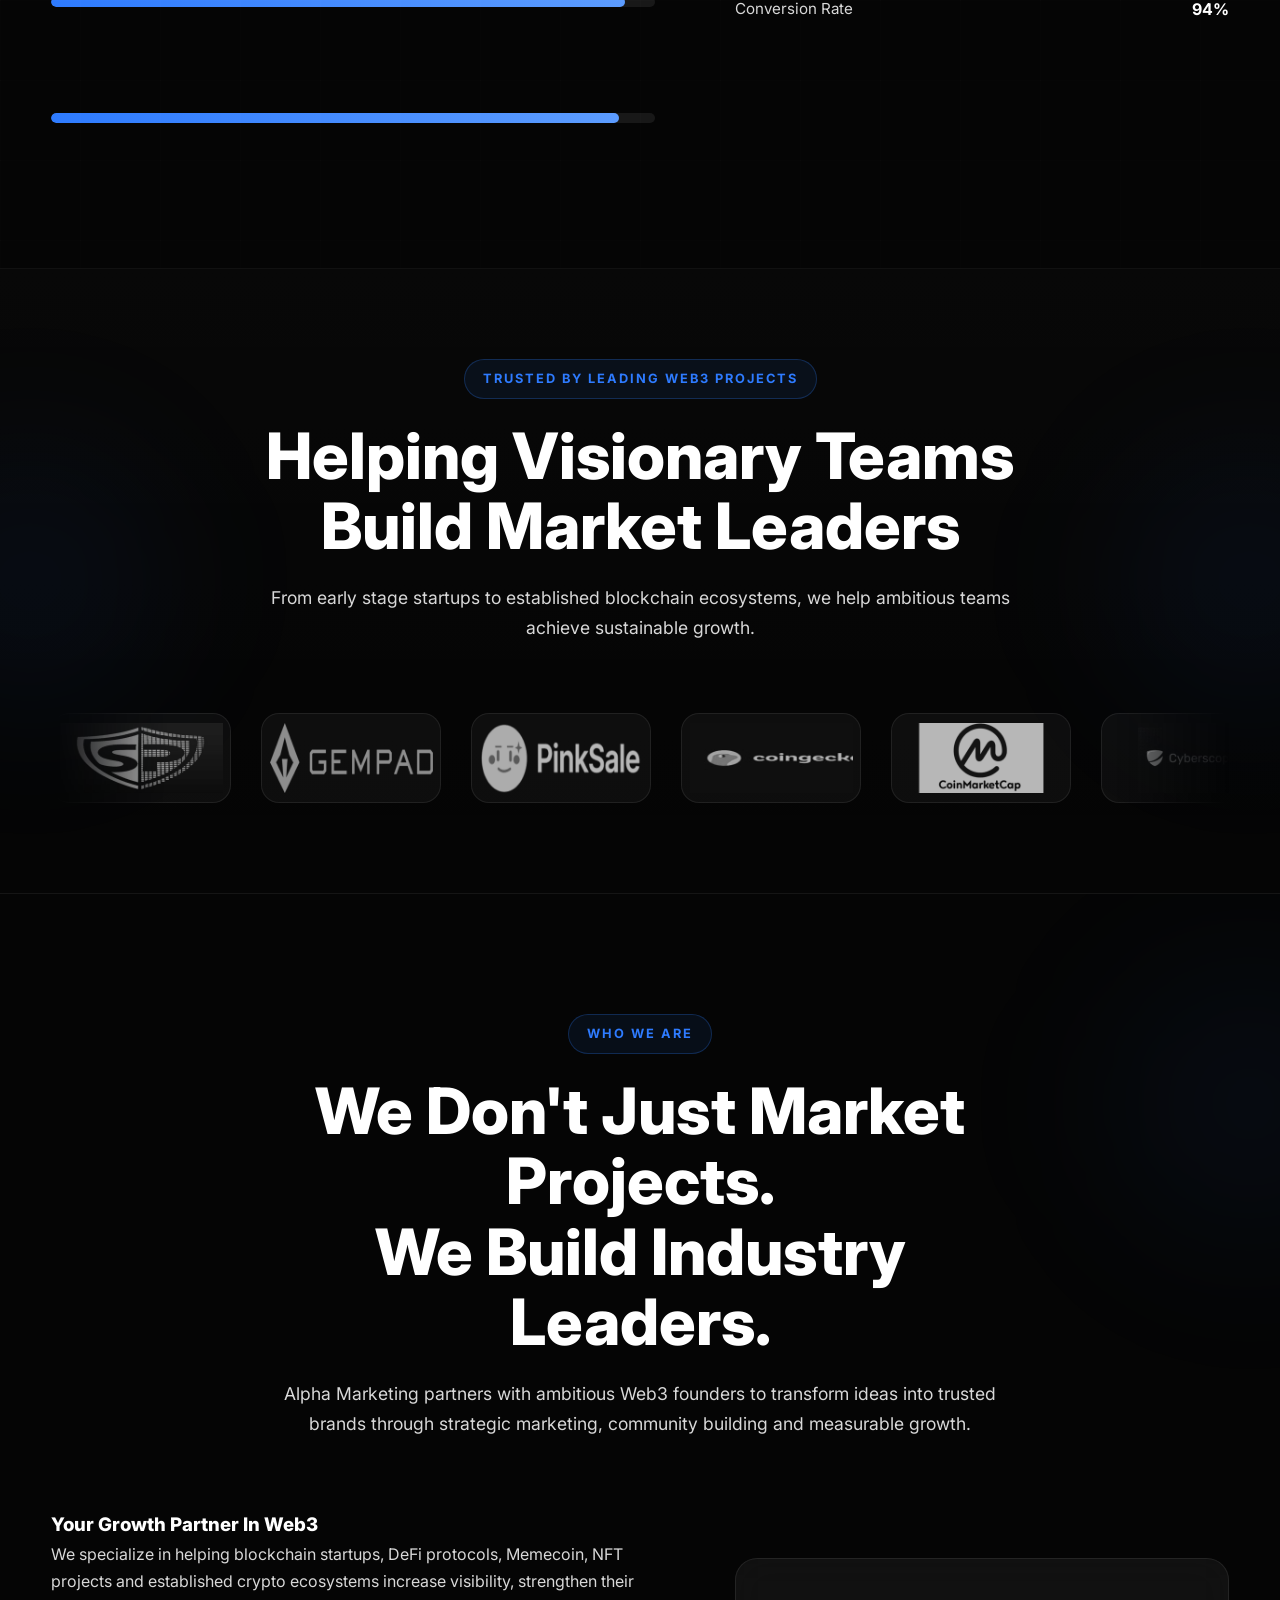
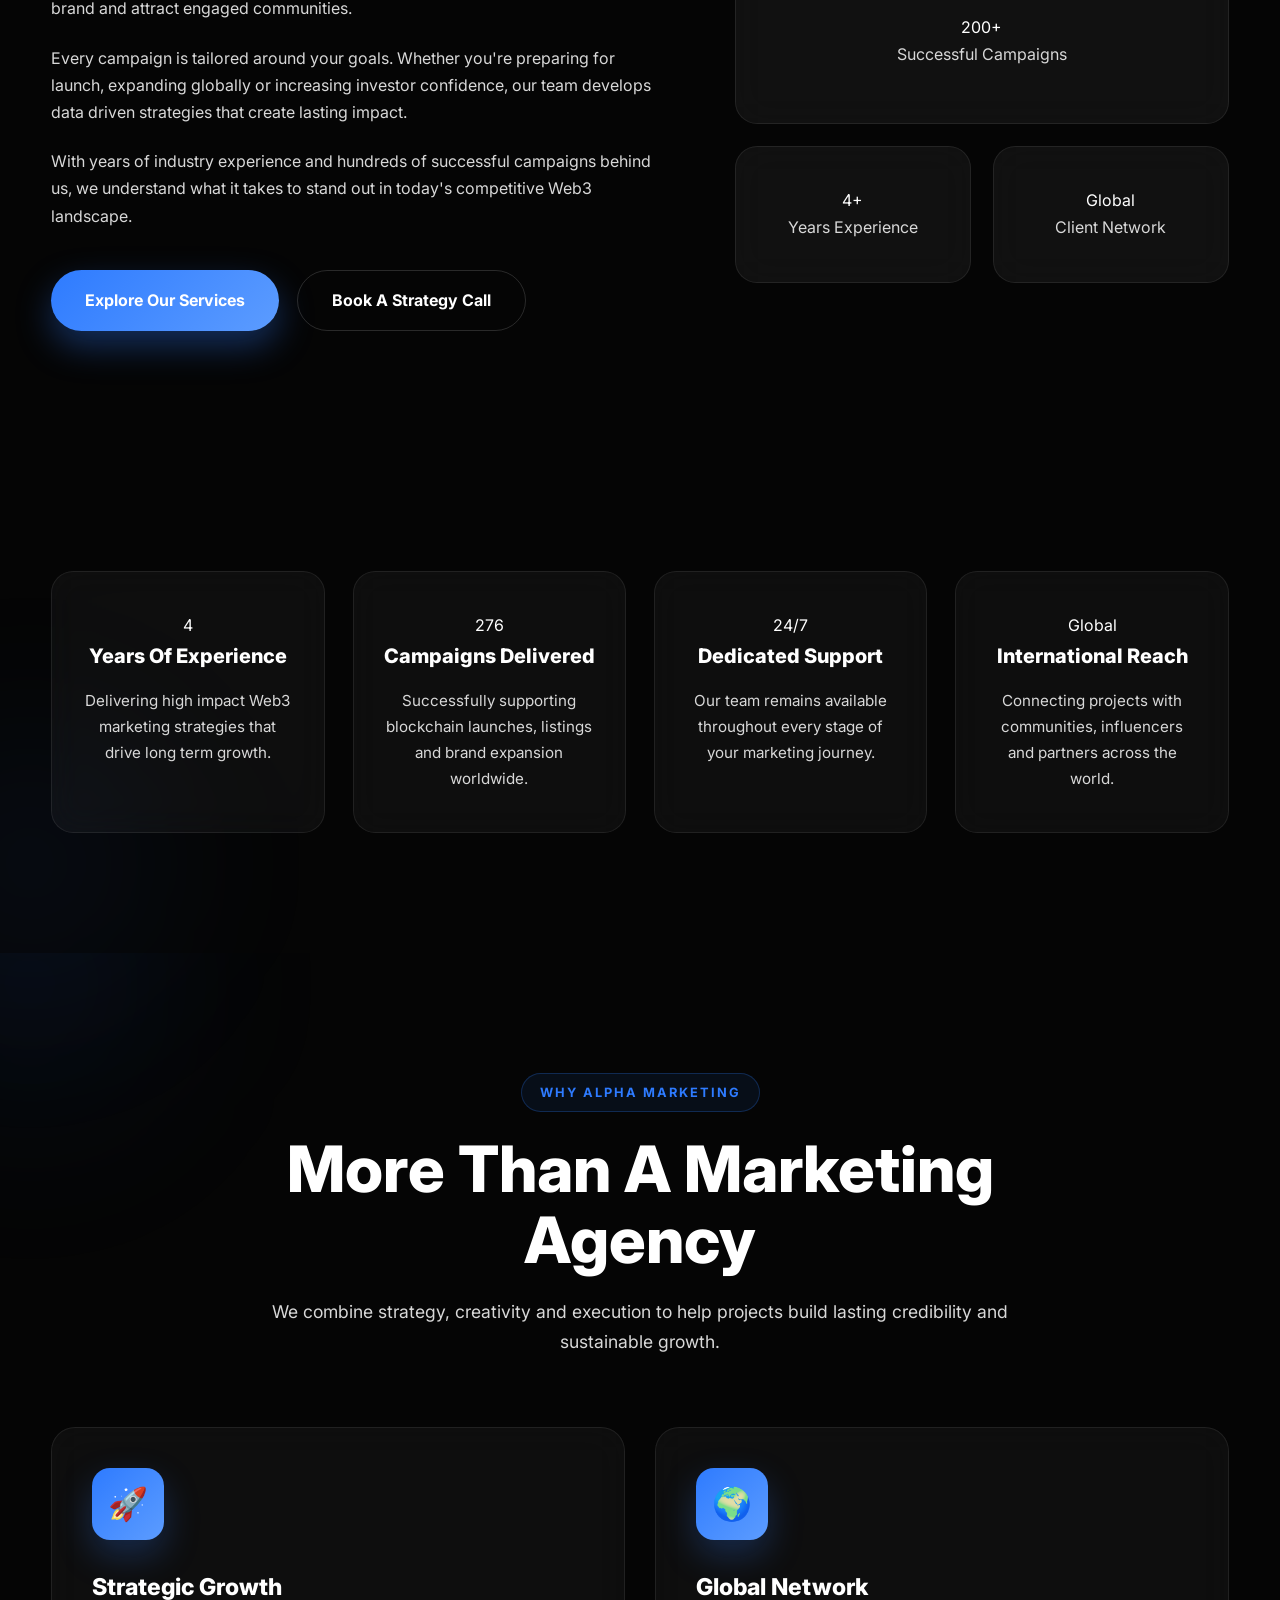
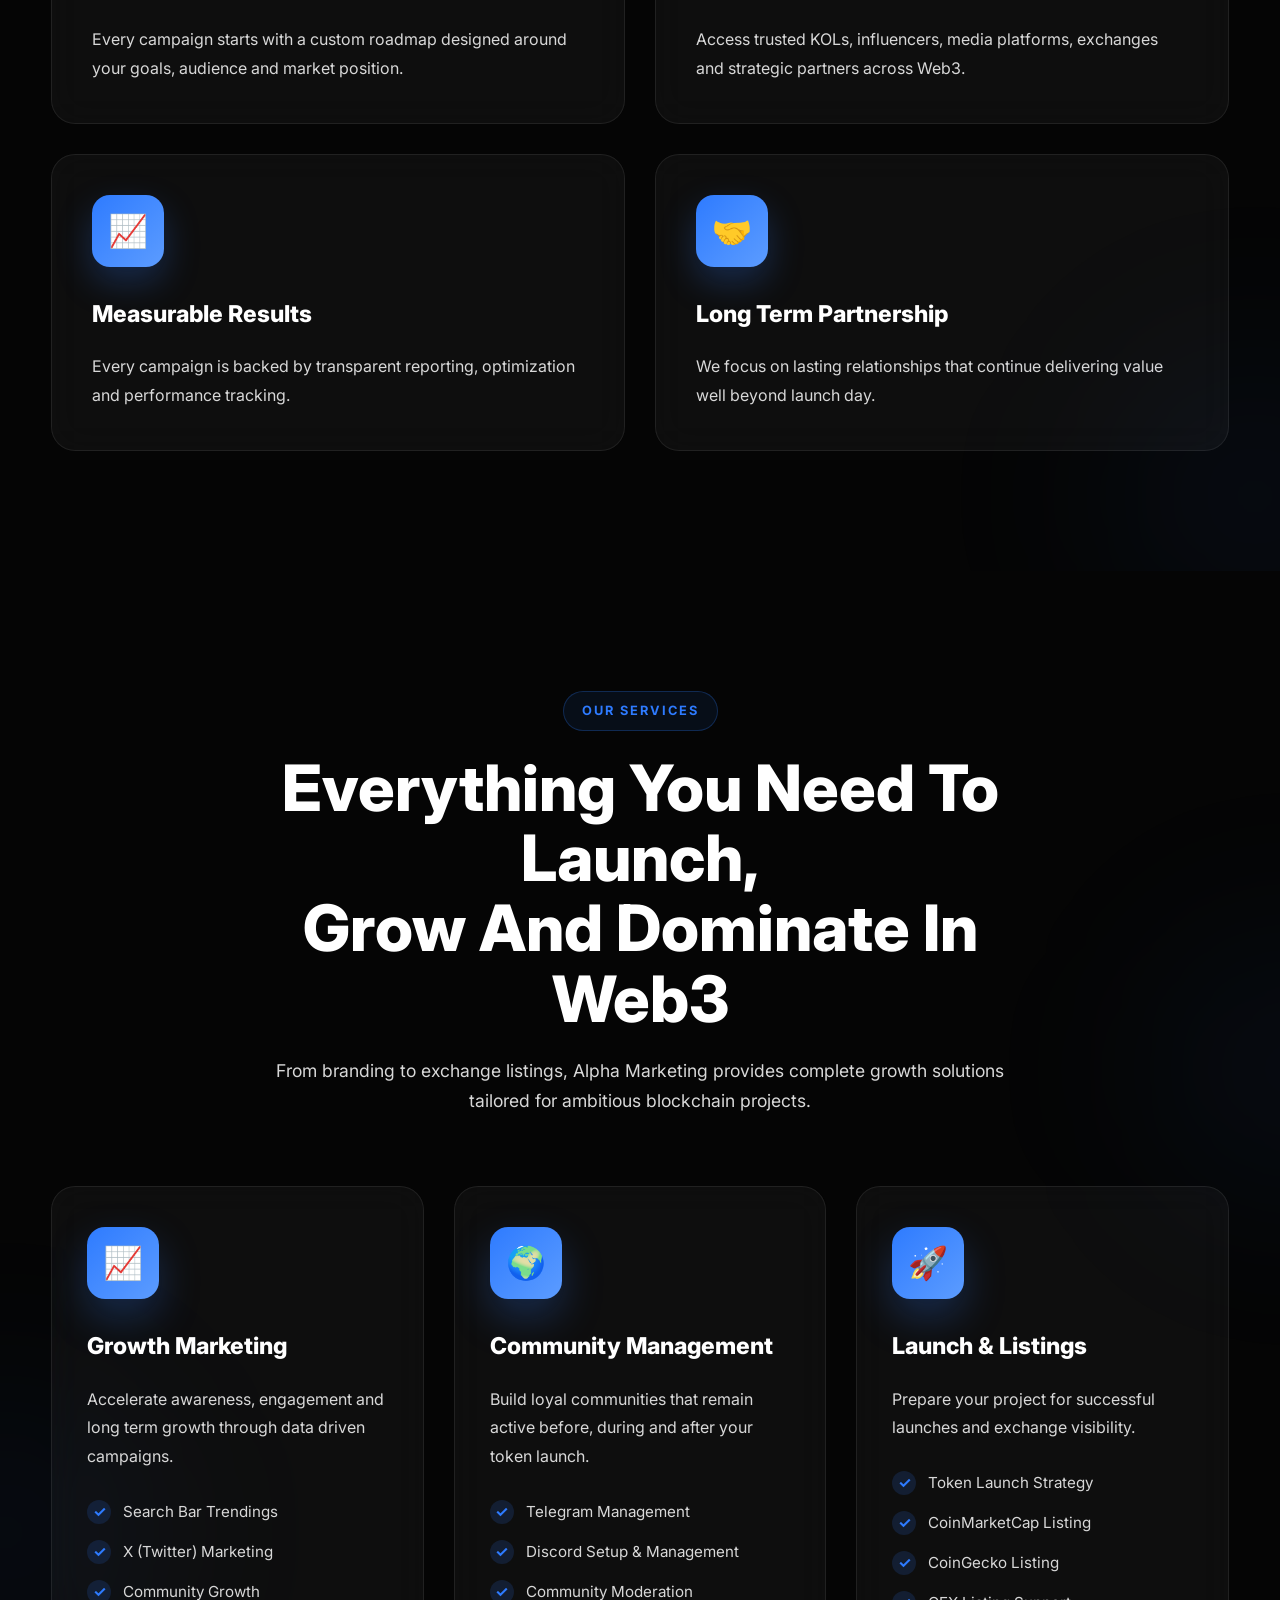
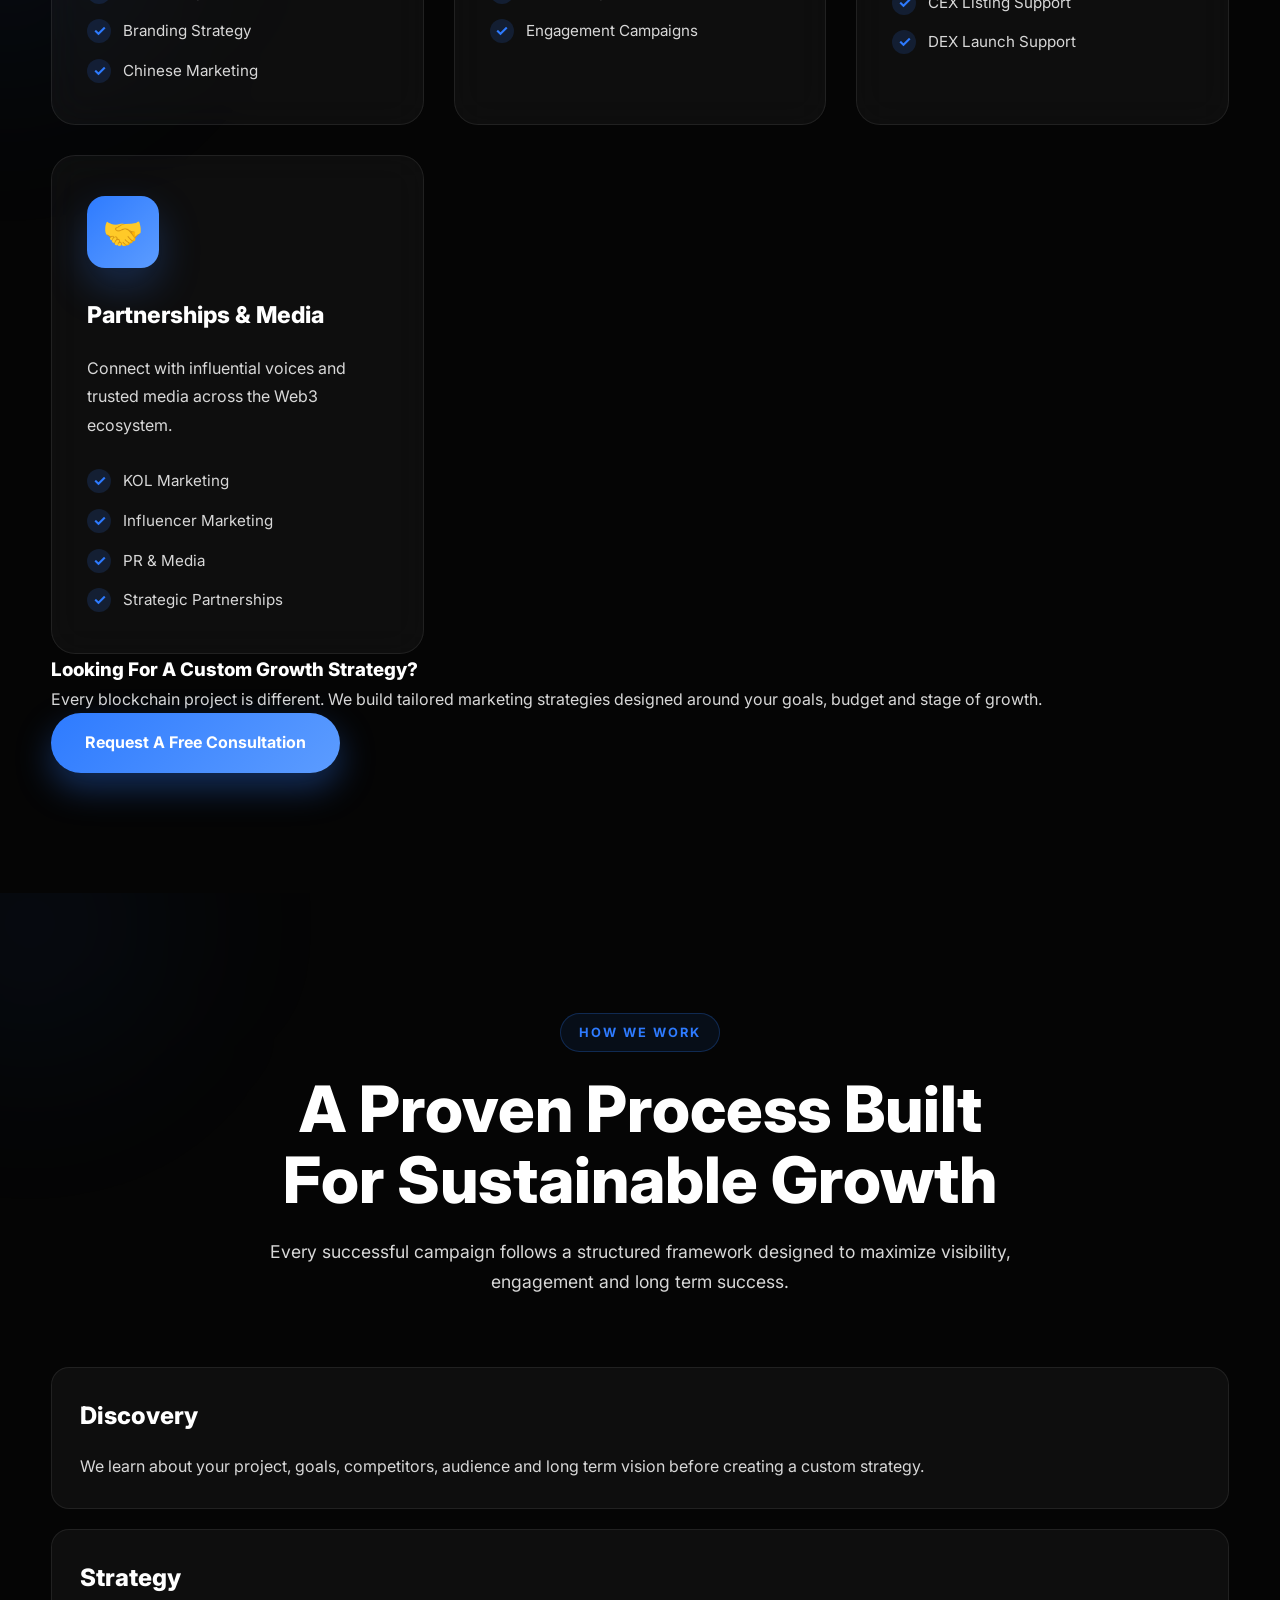
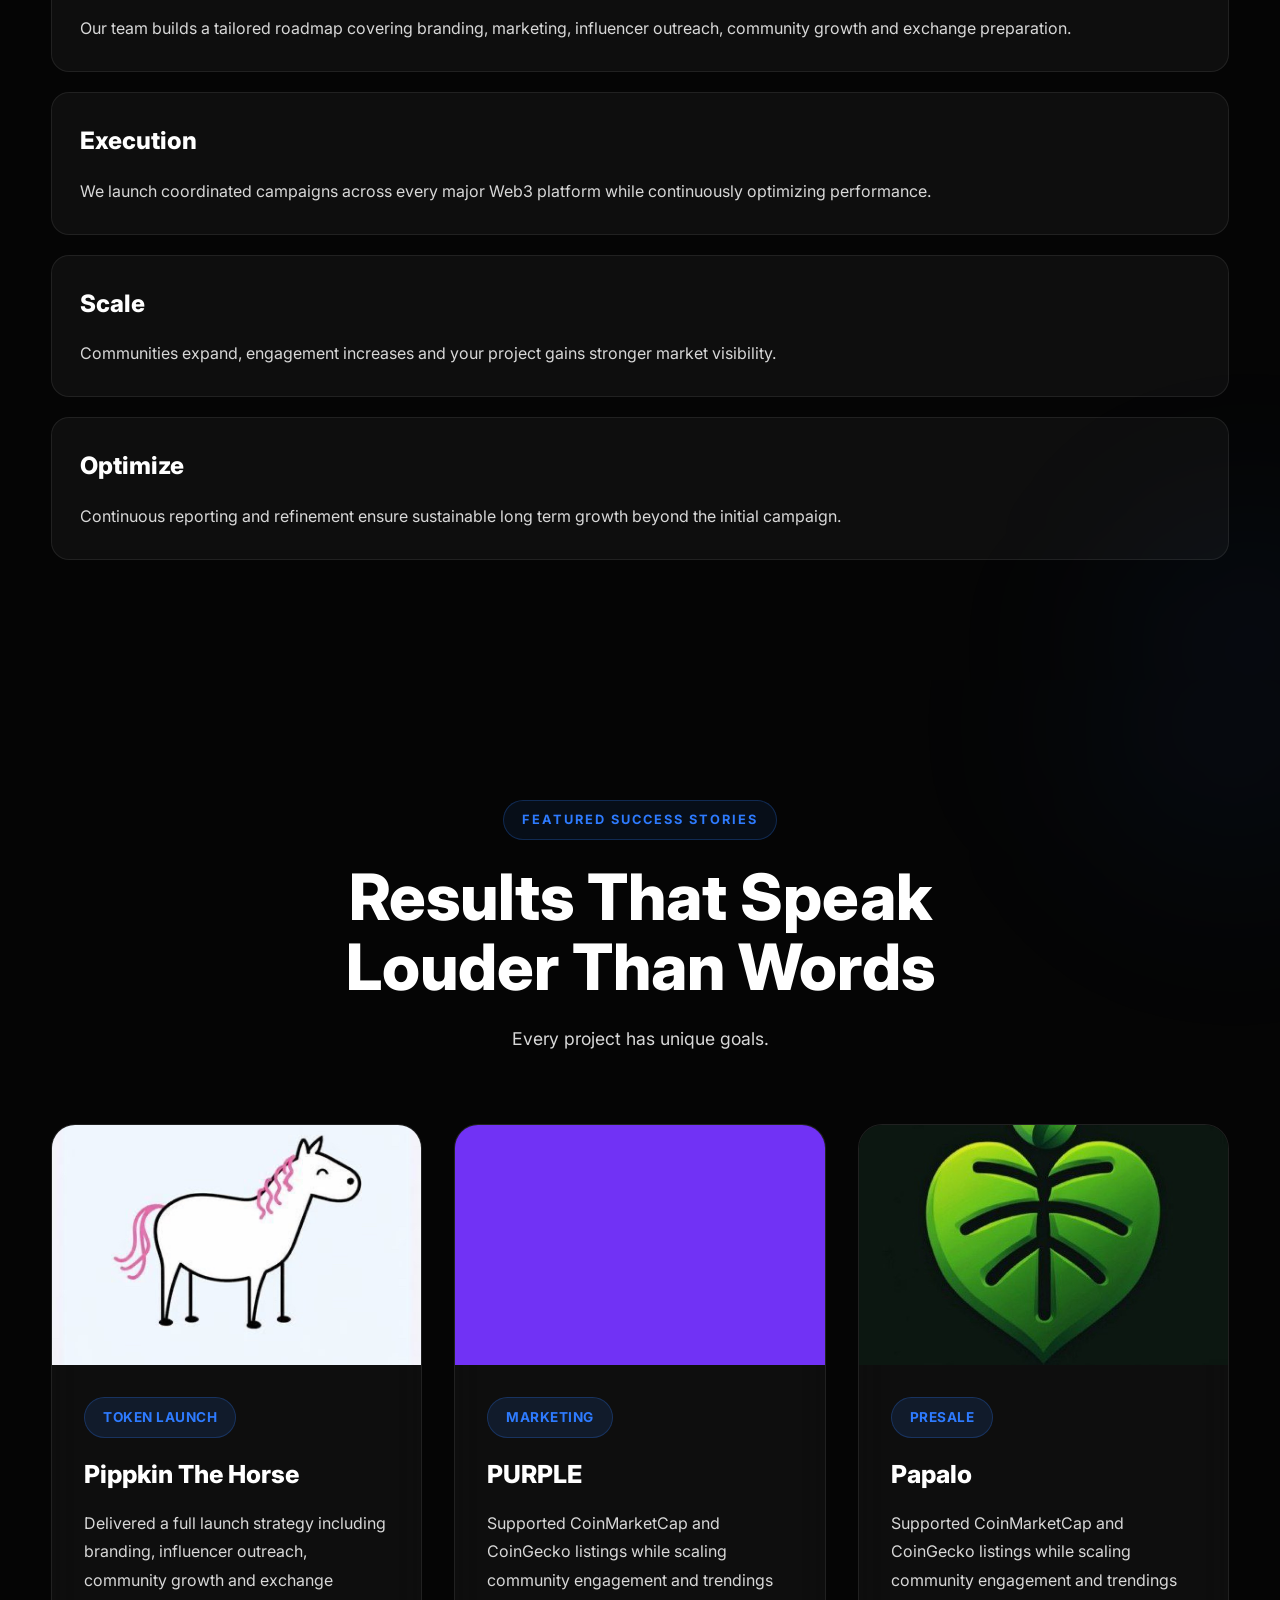
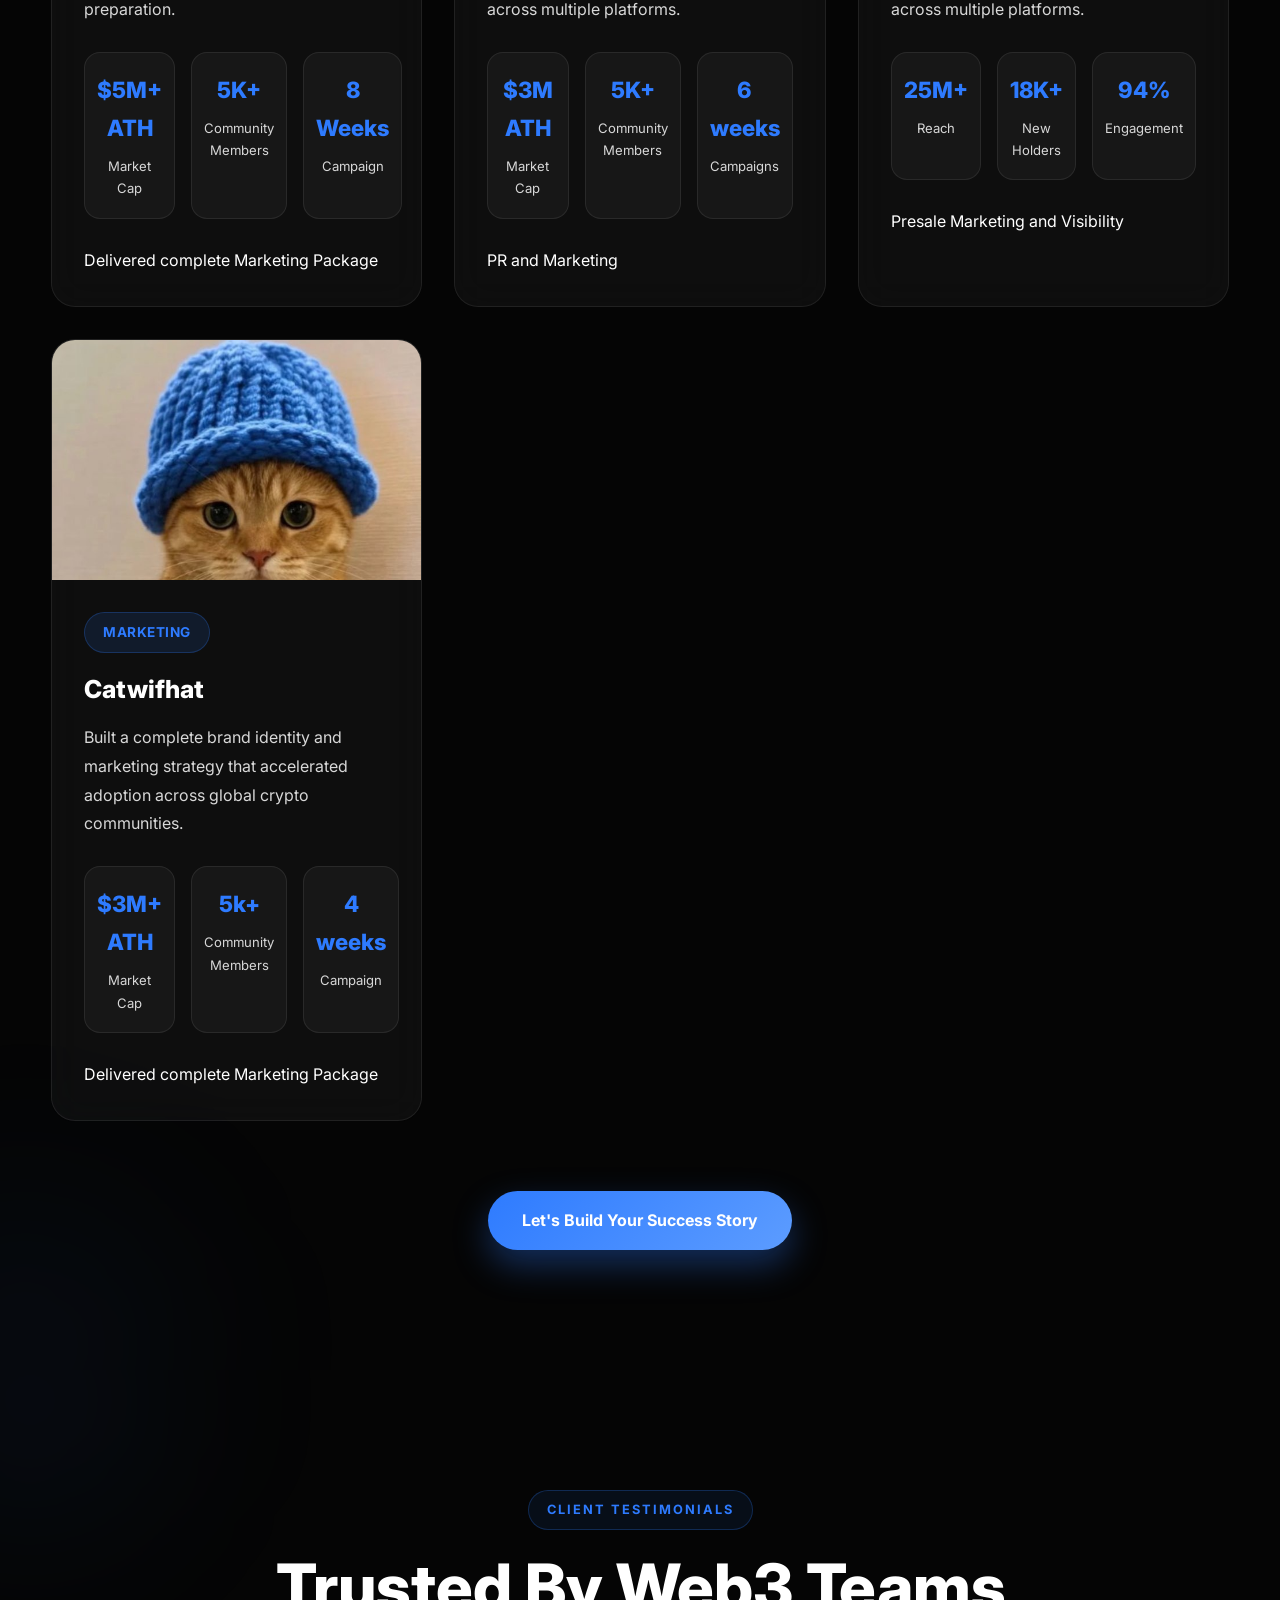
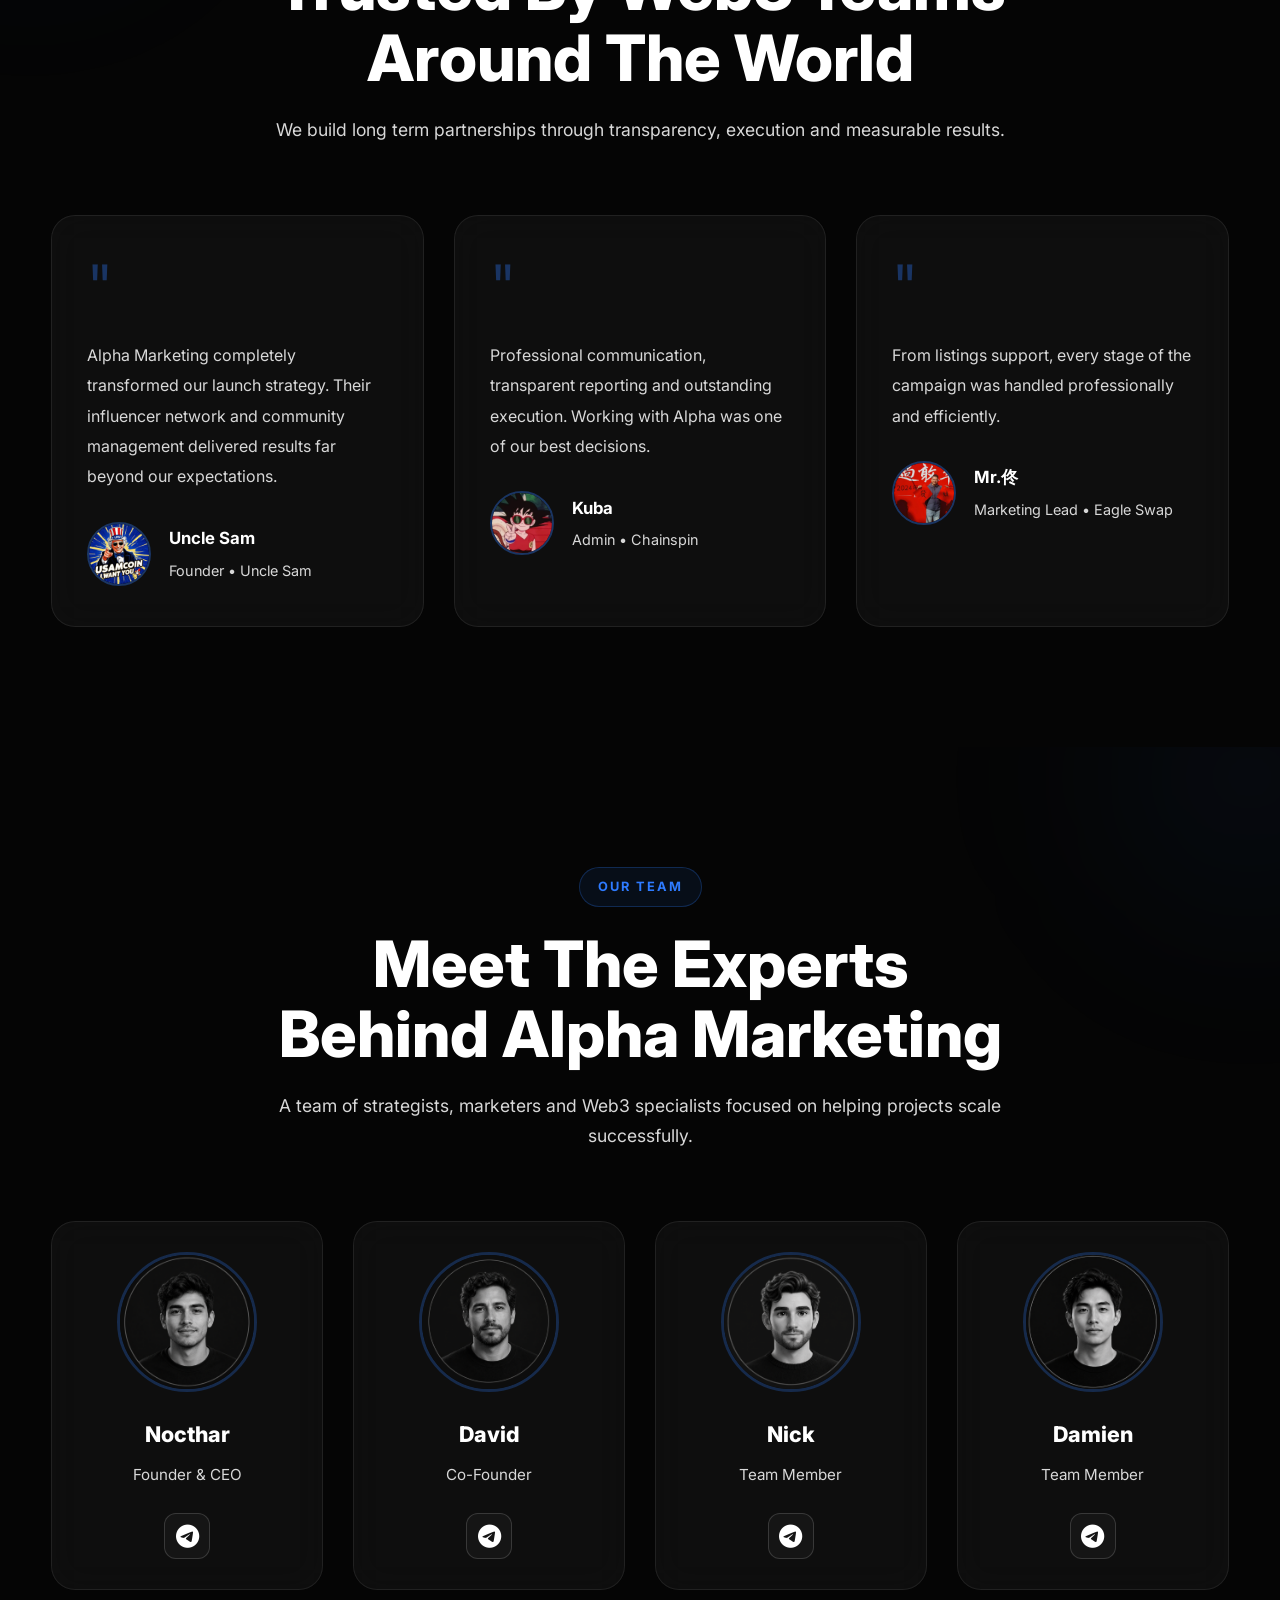
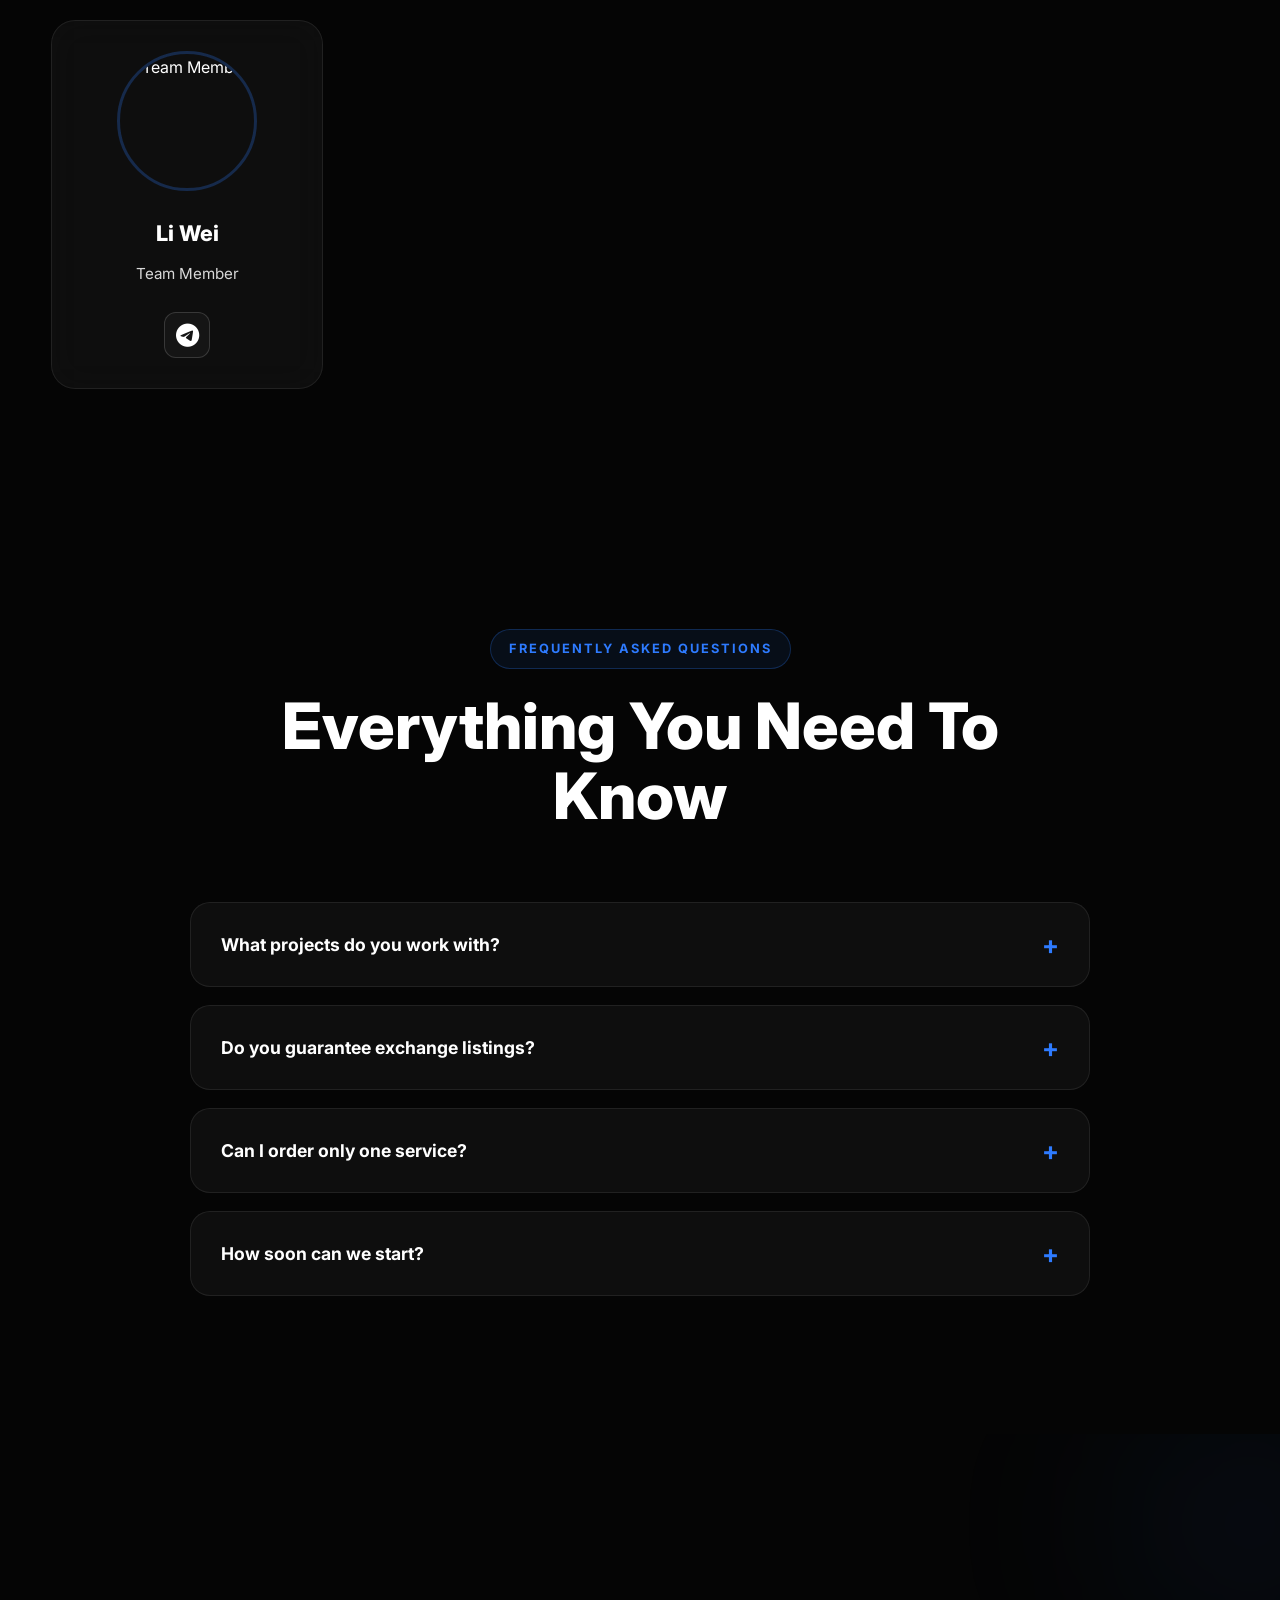
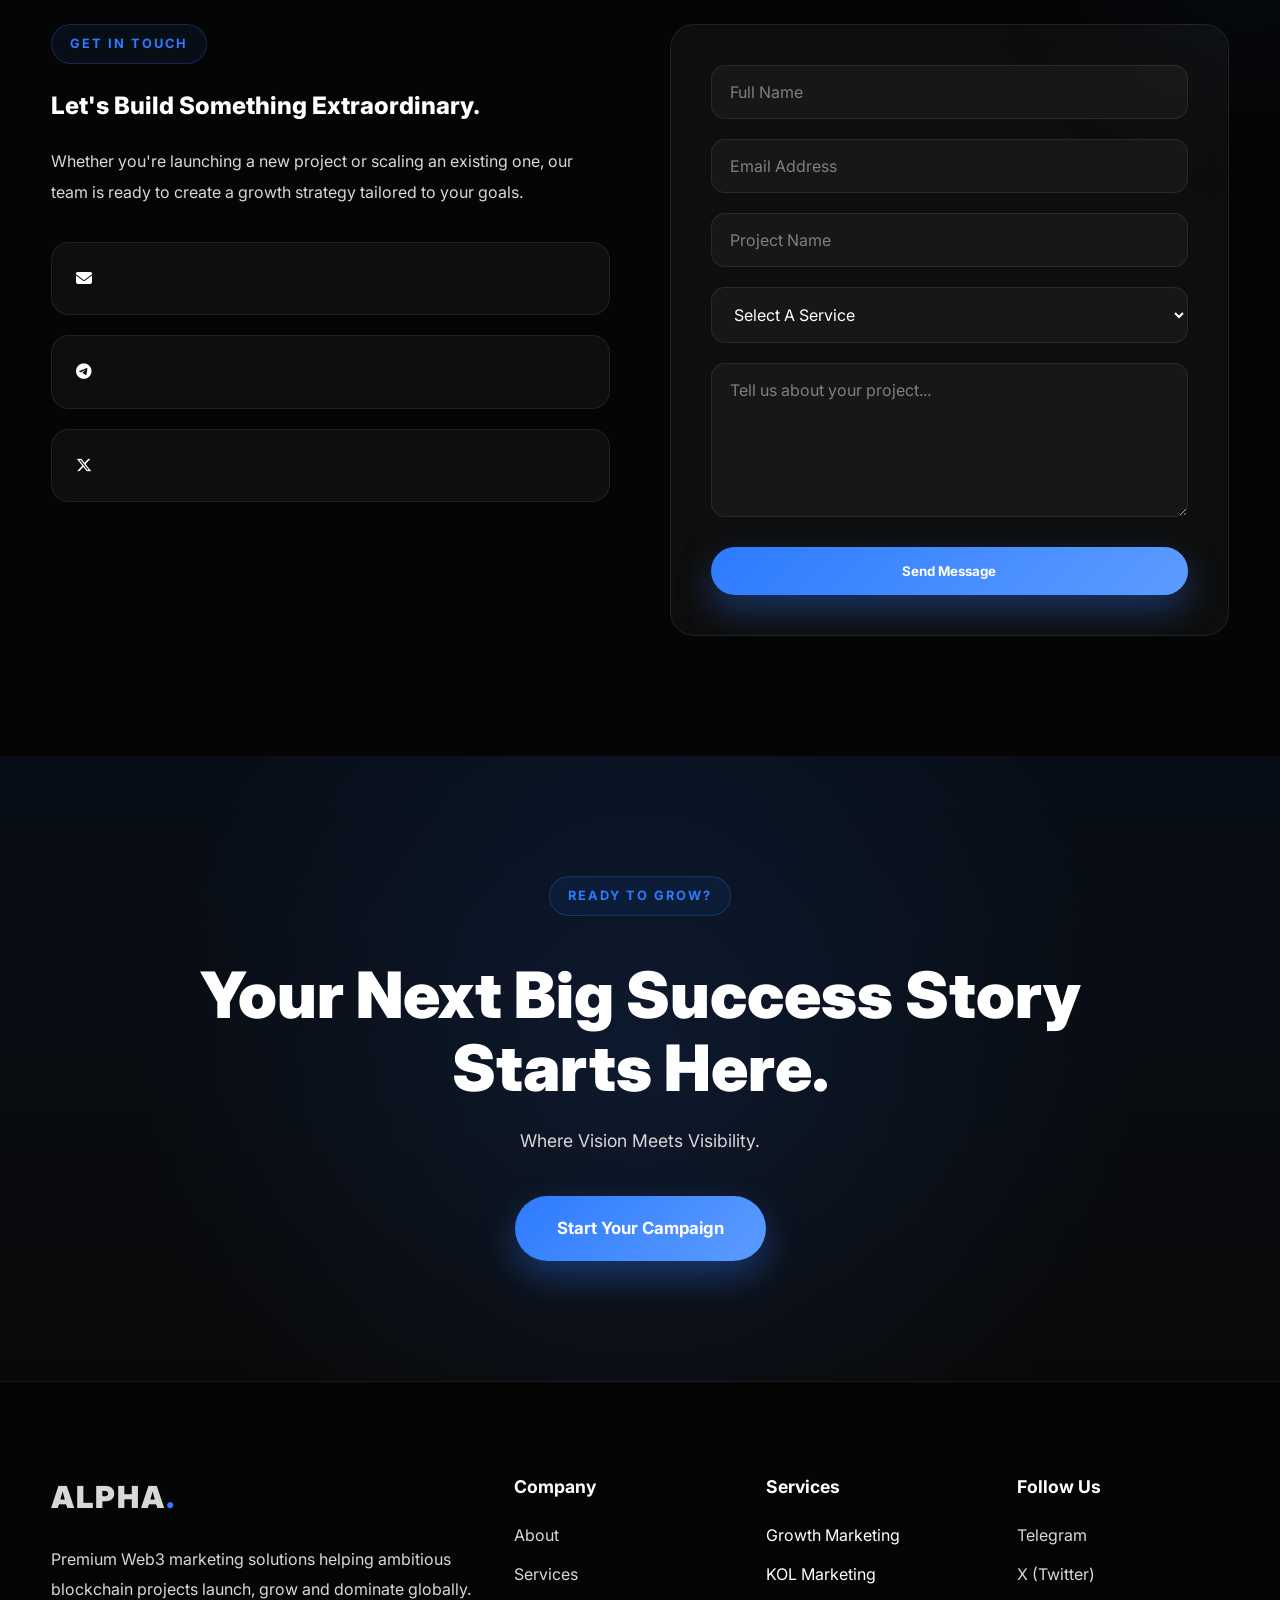
==== commit b11e6adf: "Add files via upload" ====
--- a/index.html
+++ b/index.html
@@ -1919,6 +1919,26 @@
                 
                 </article>
 
+                <article class="team-card">
+
+                    <div class="team-image">
+                        <img src="assets/images/team-6.jpg" alt="Team Member">
+                    </div>
+                
+                    <h3>Li Wei</h3>
+                
+                    <p class="team-role">
+                        Team Member
+                    </p>
+                
+                    <div class="team-socials">
+                        <a href="https://t.me/wuqfizoy" target="_blank" aria-label="Telegram">
+                            <i class="fa-brands fa-telegram"></i>
+                        </a>
+                    </div>
+                
+                </article>
+
             </div>
 
         </div>
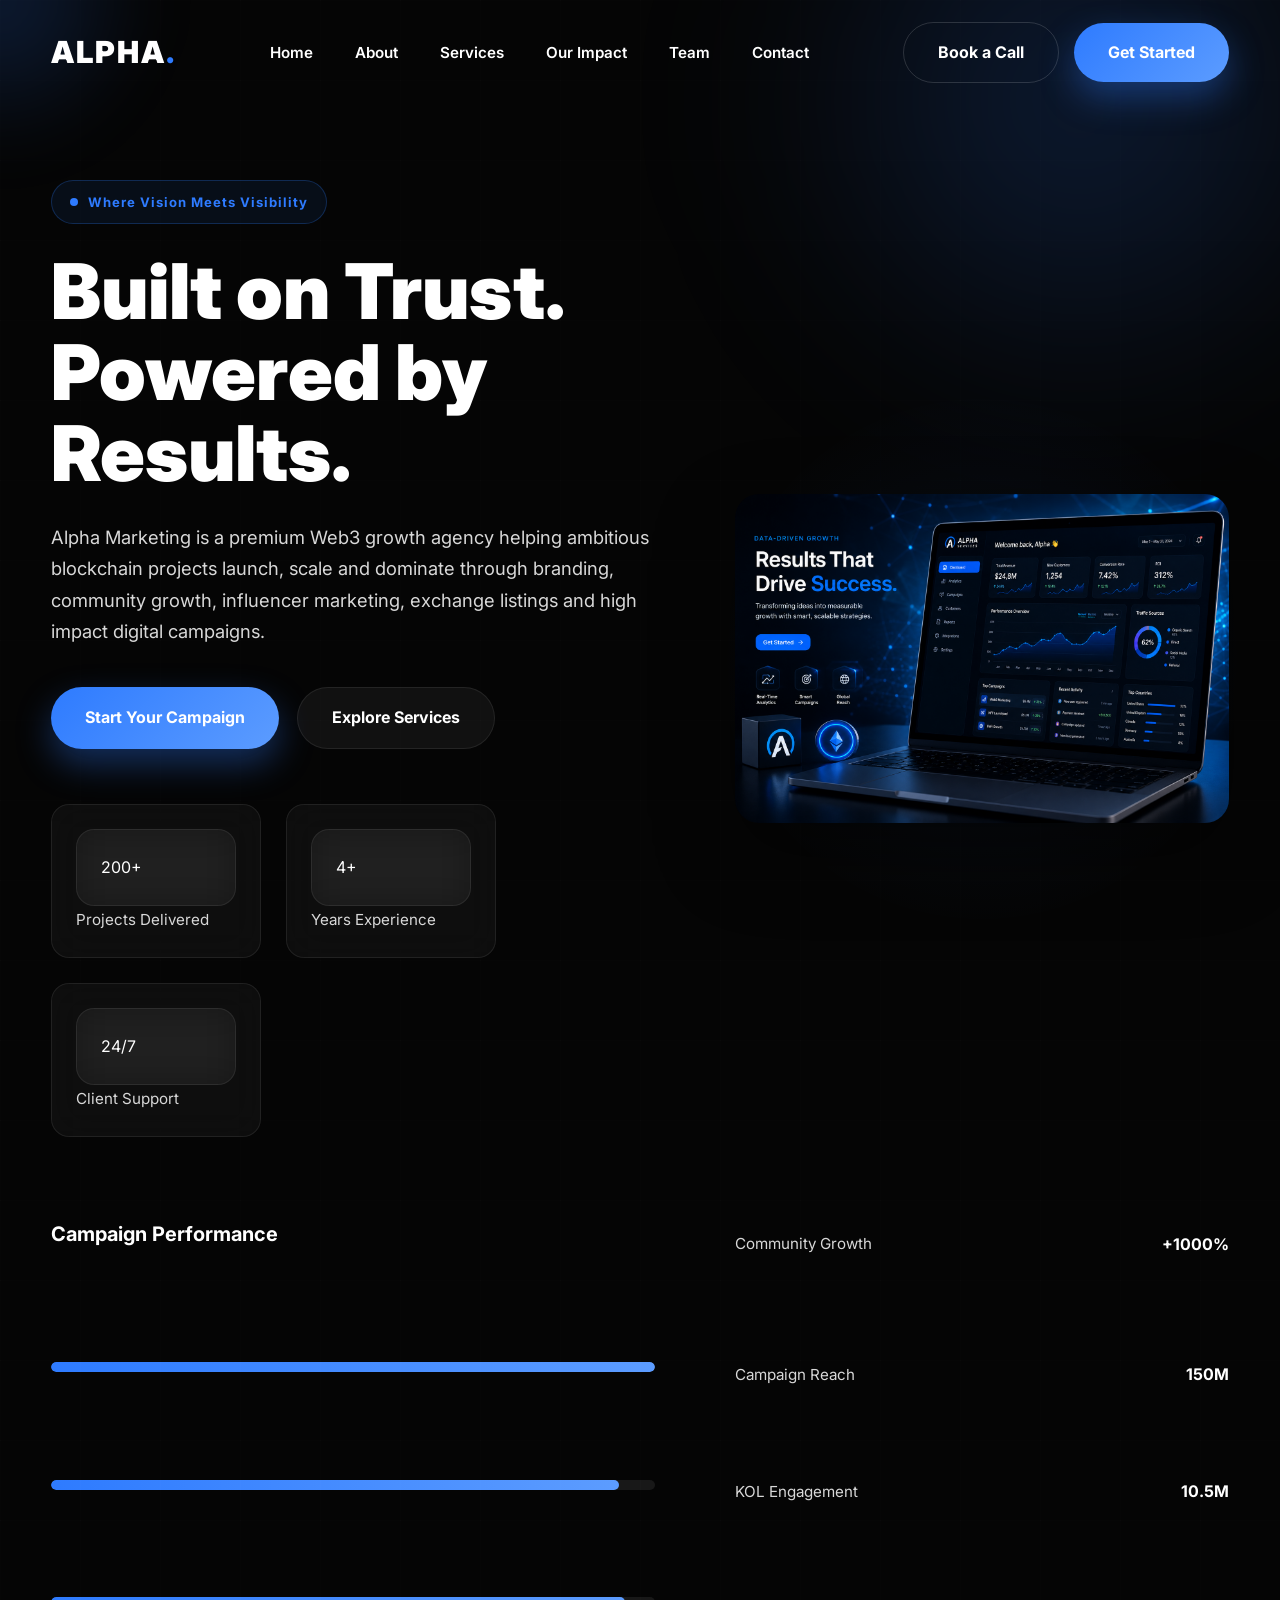
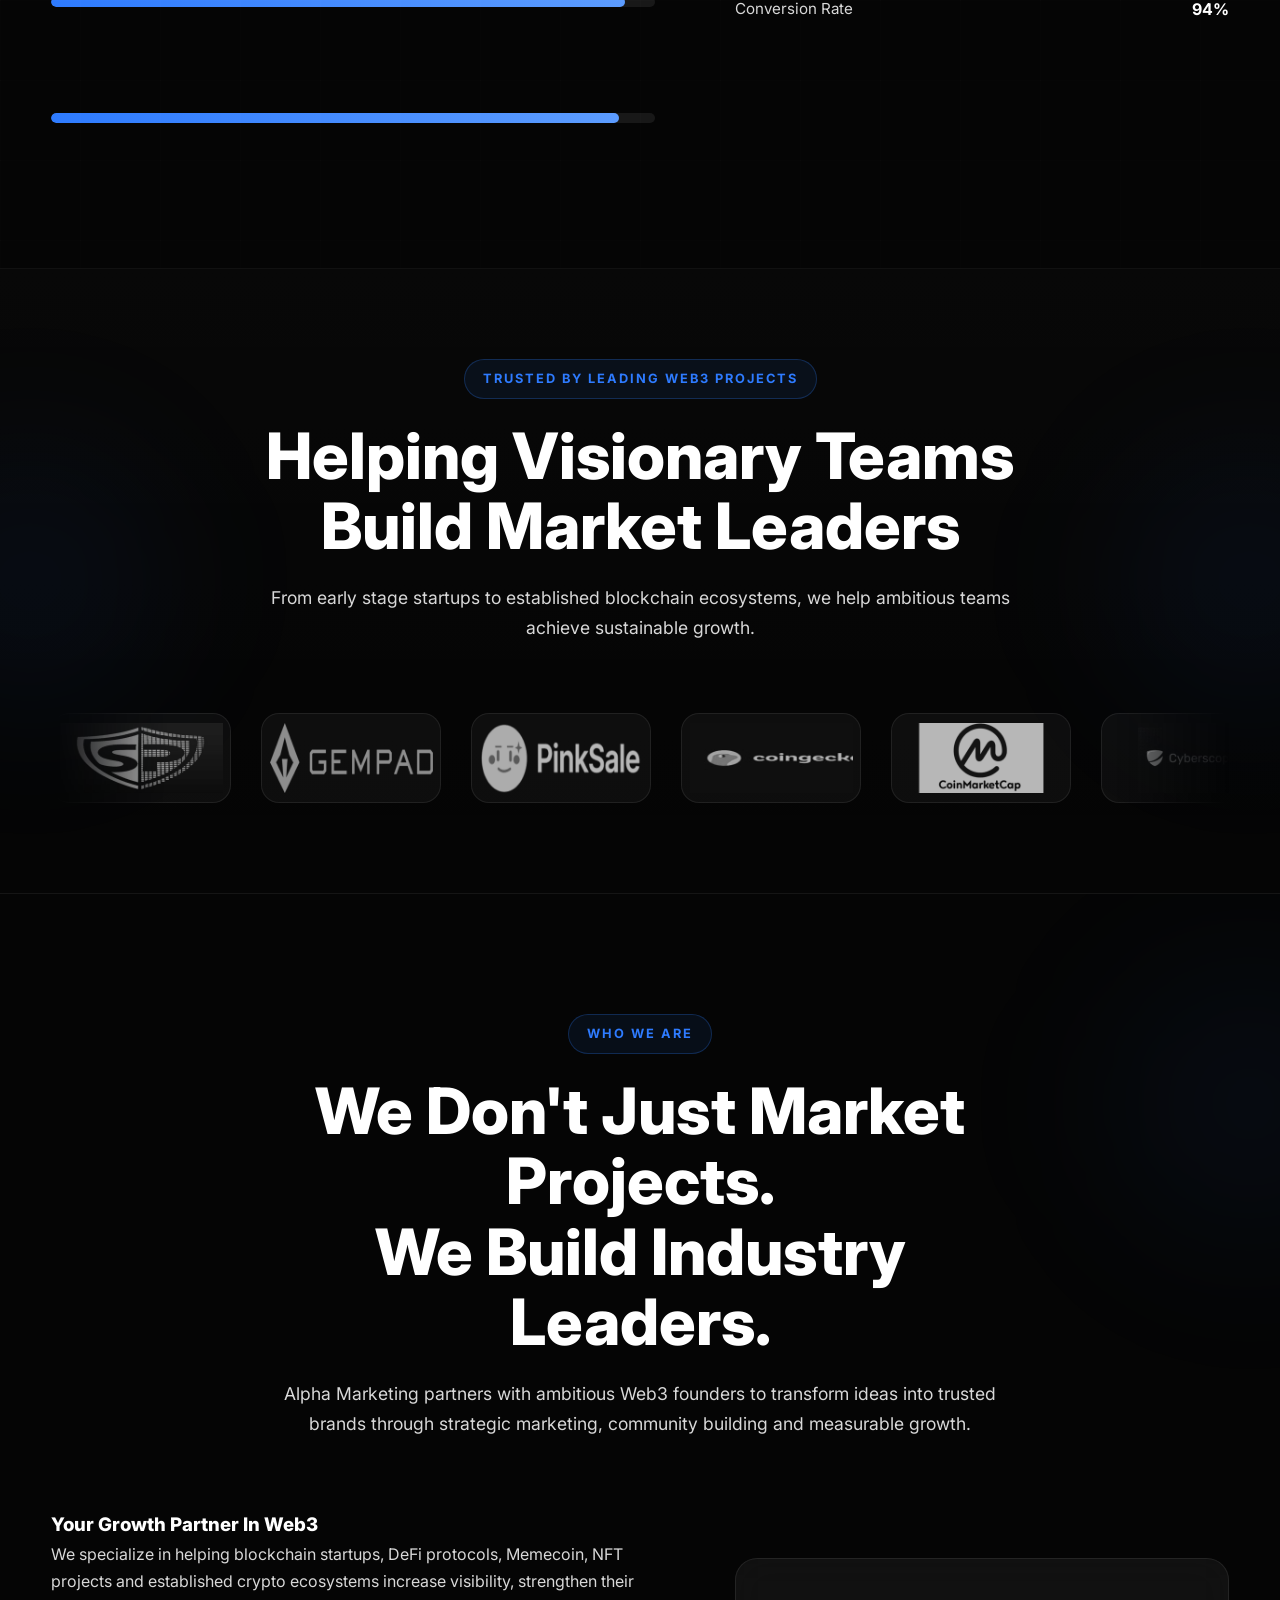
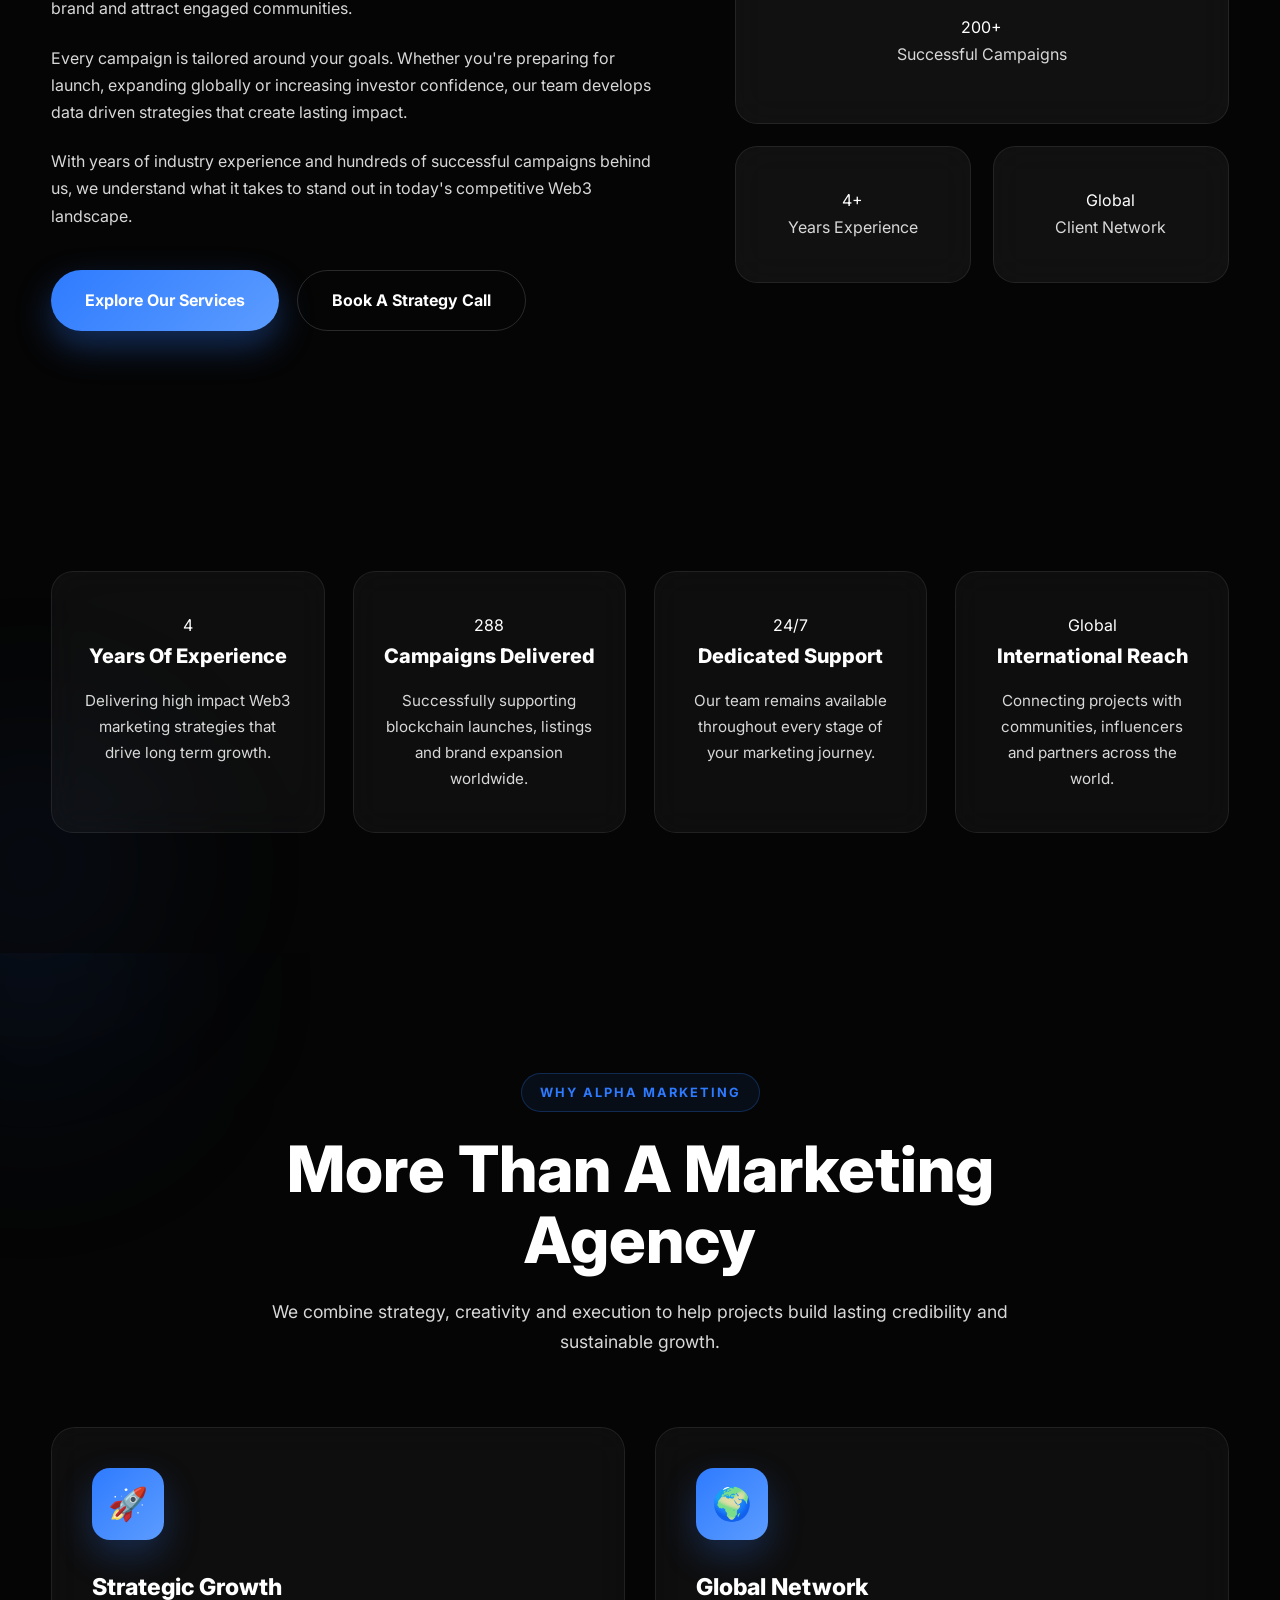
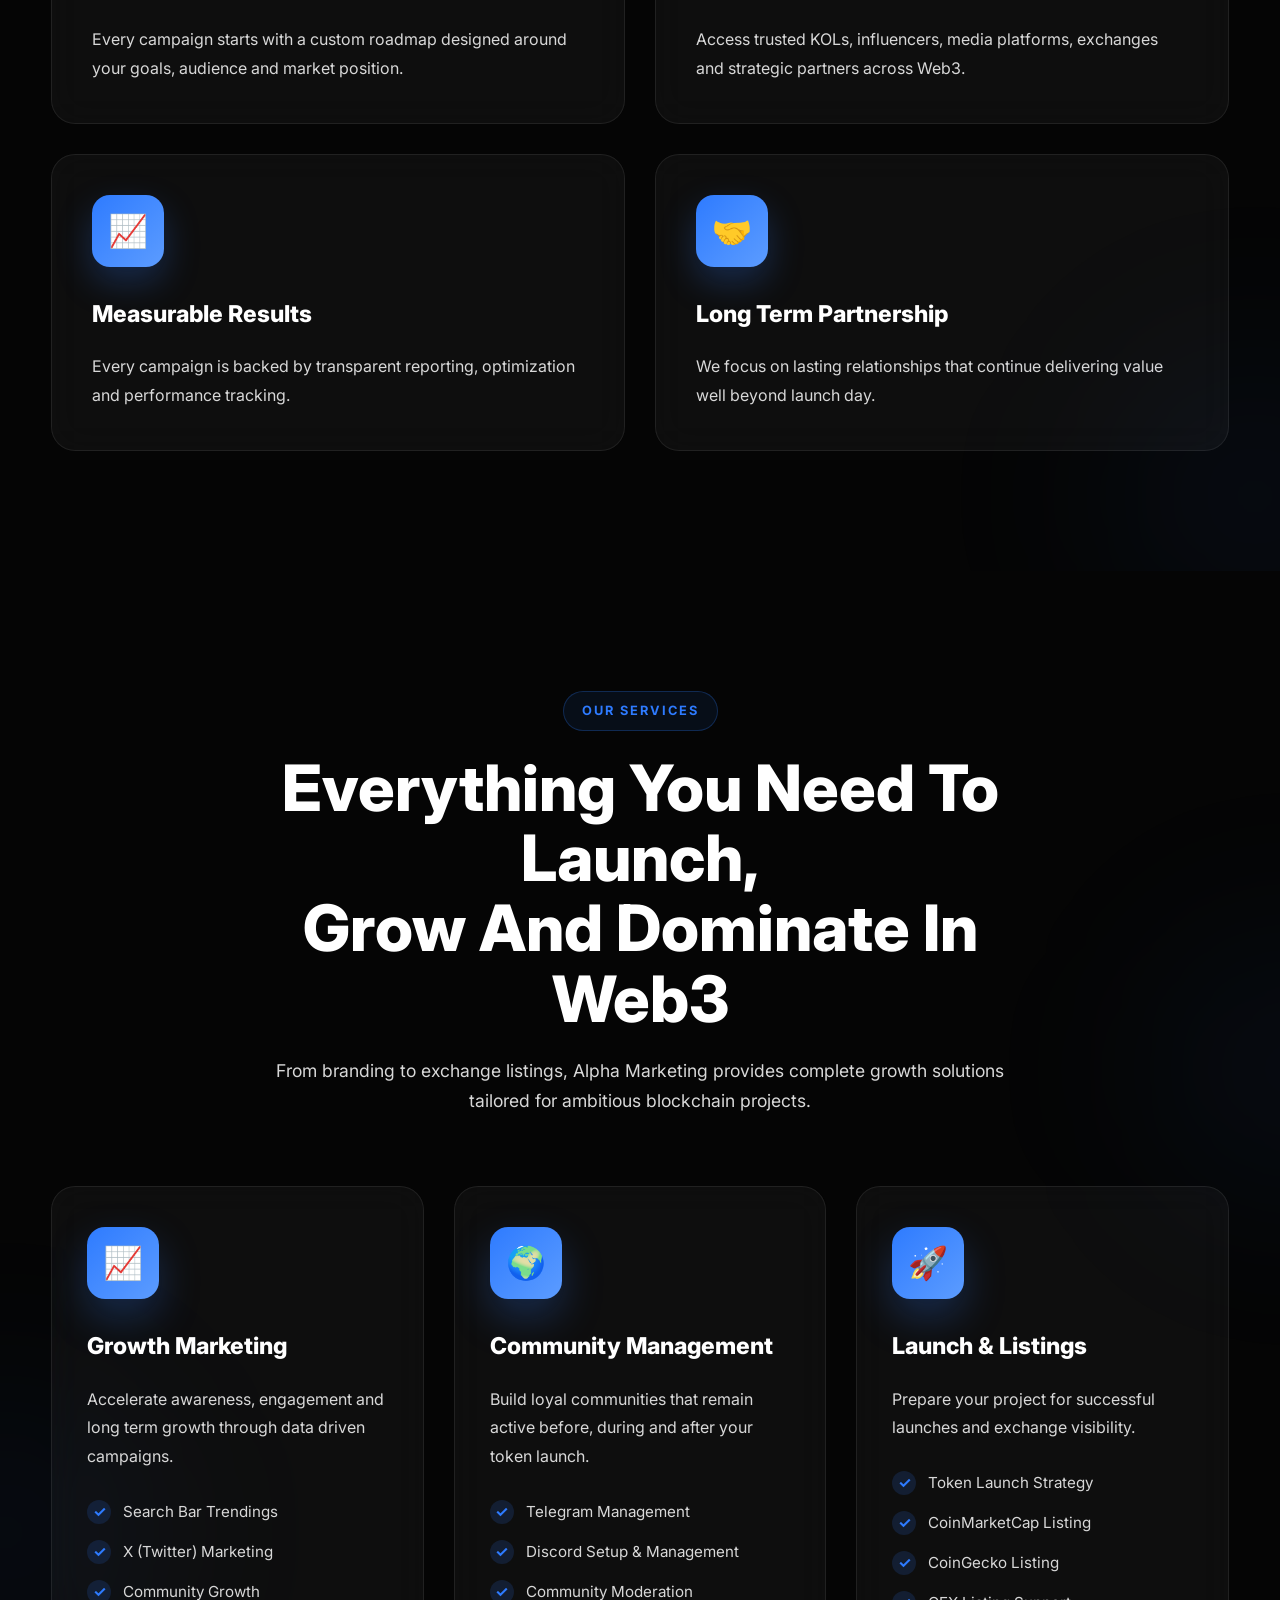
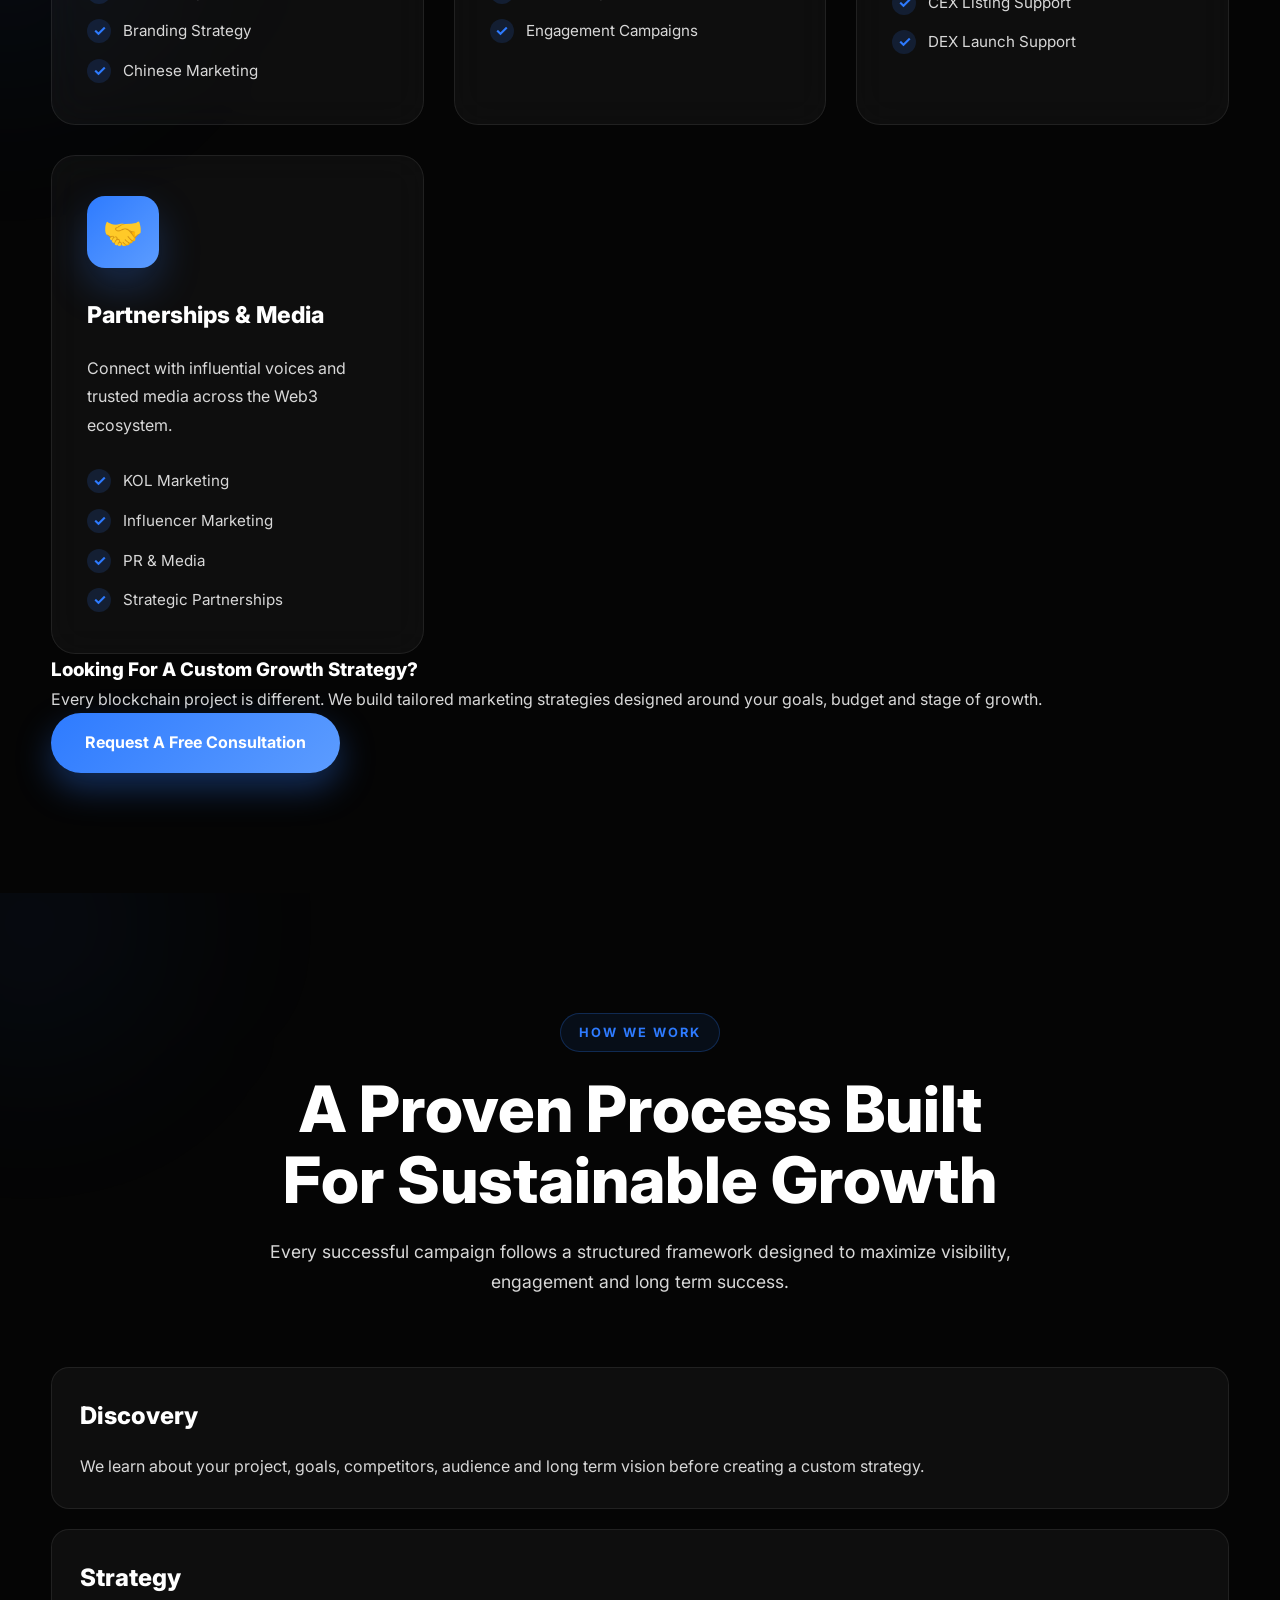
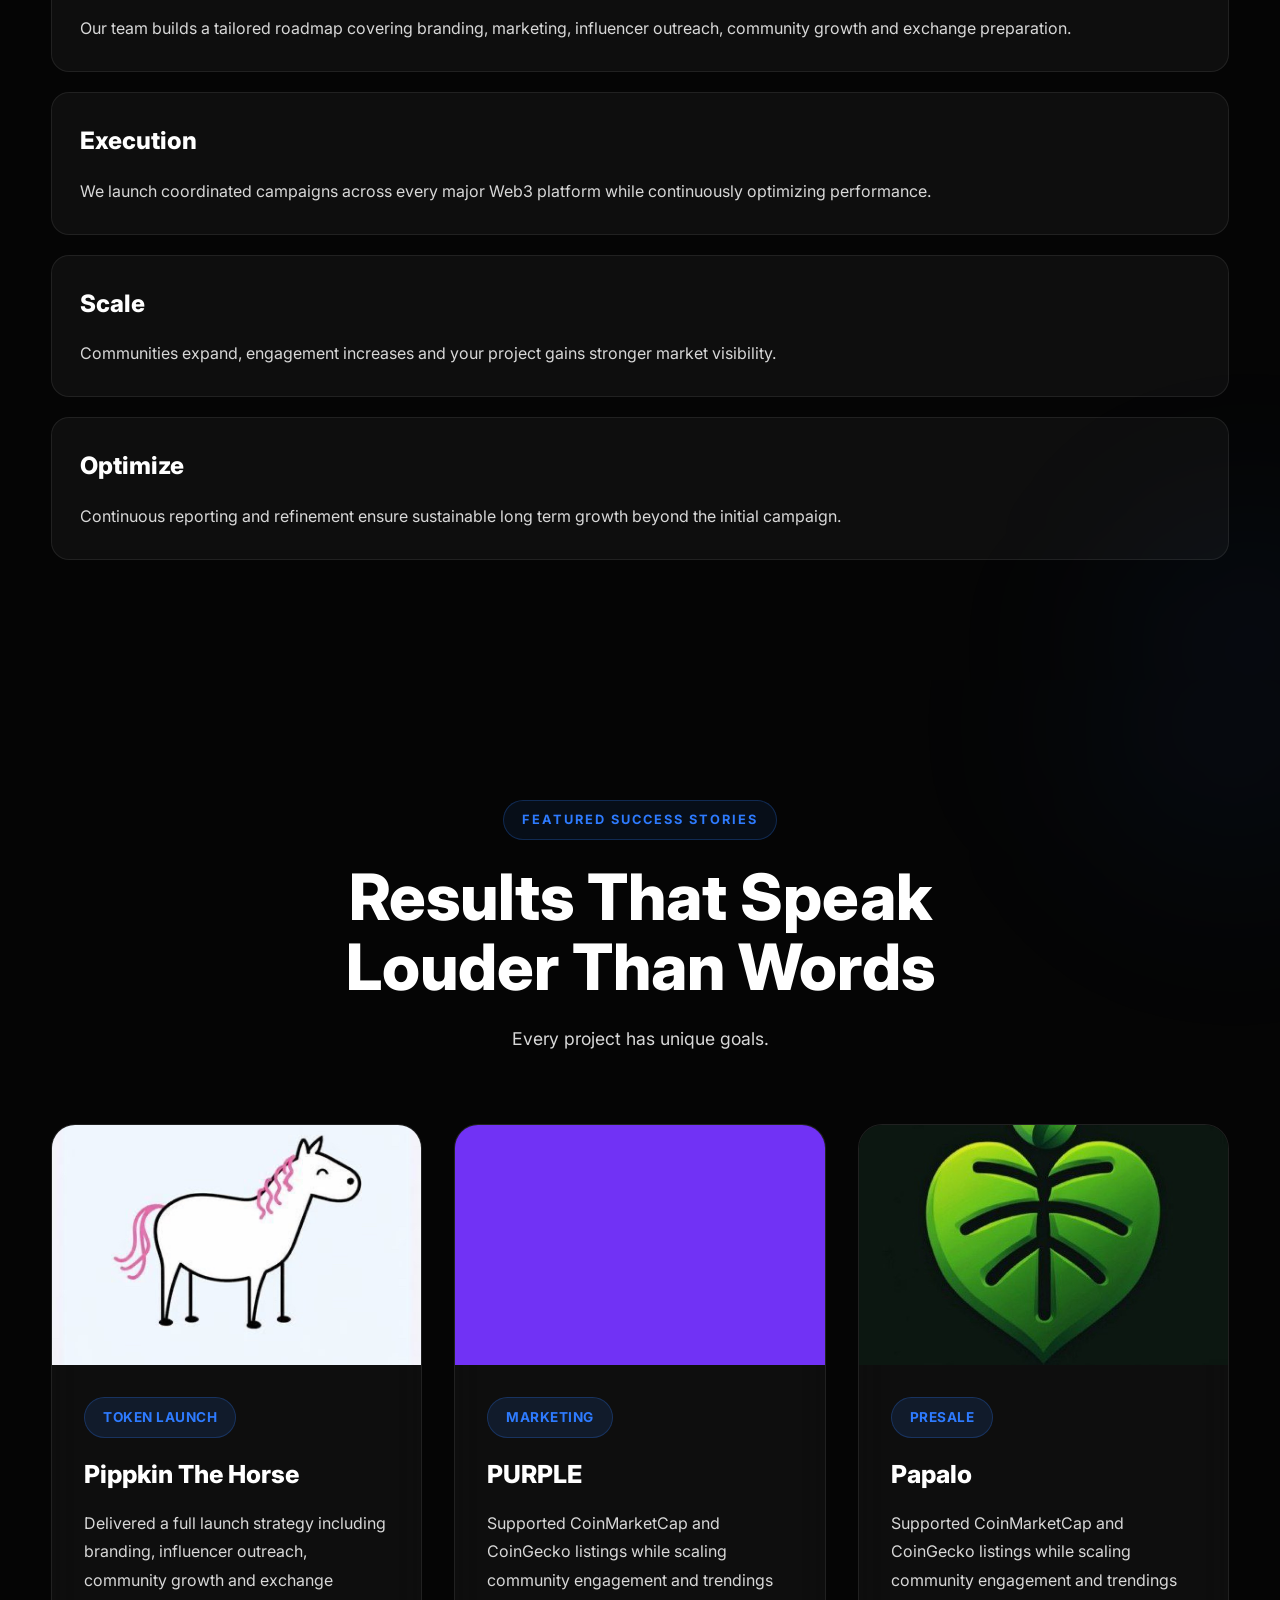
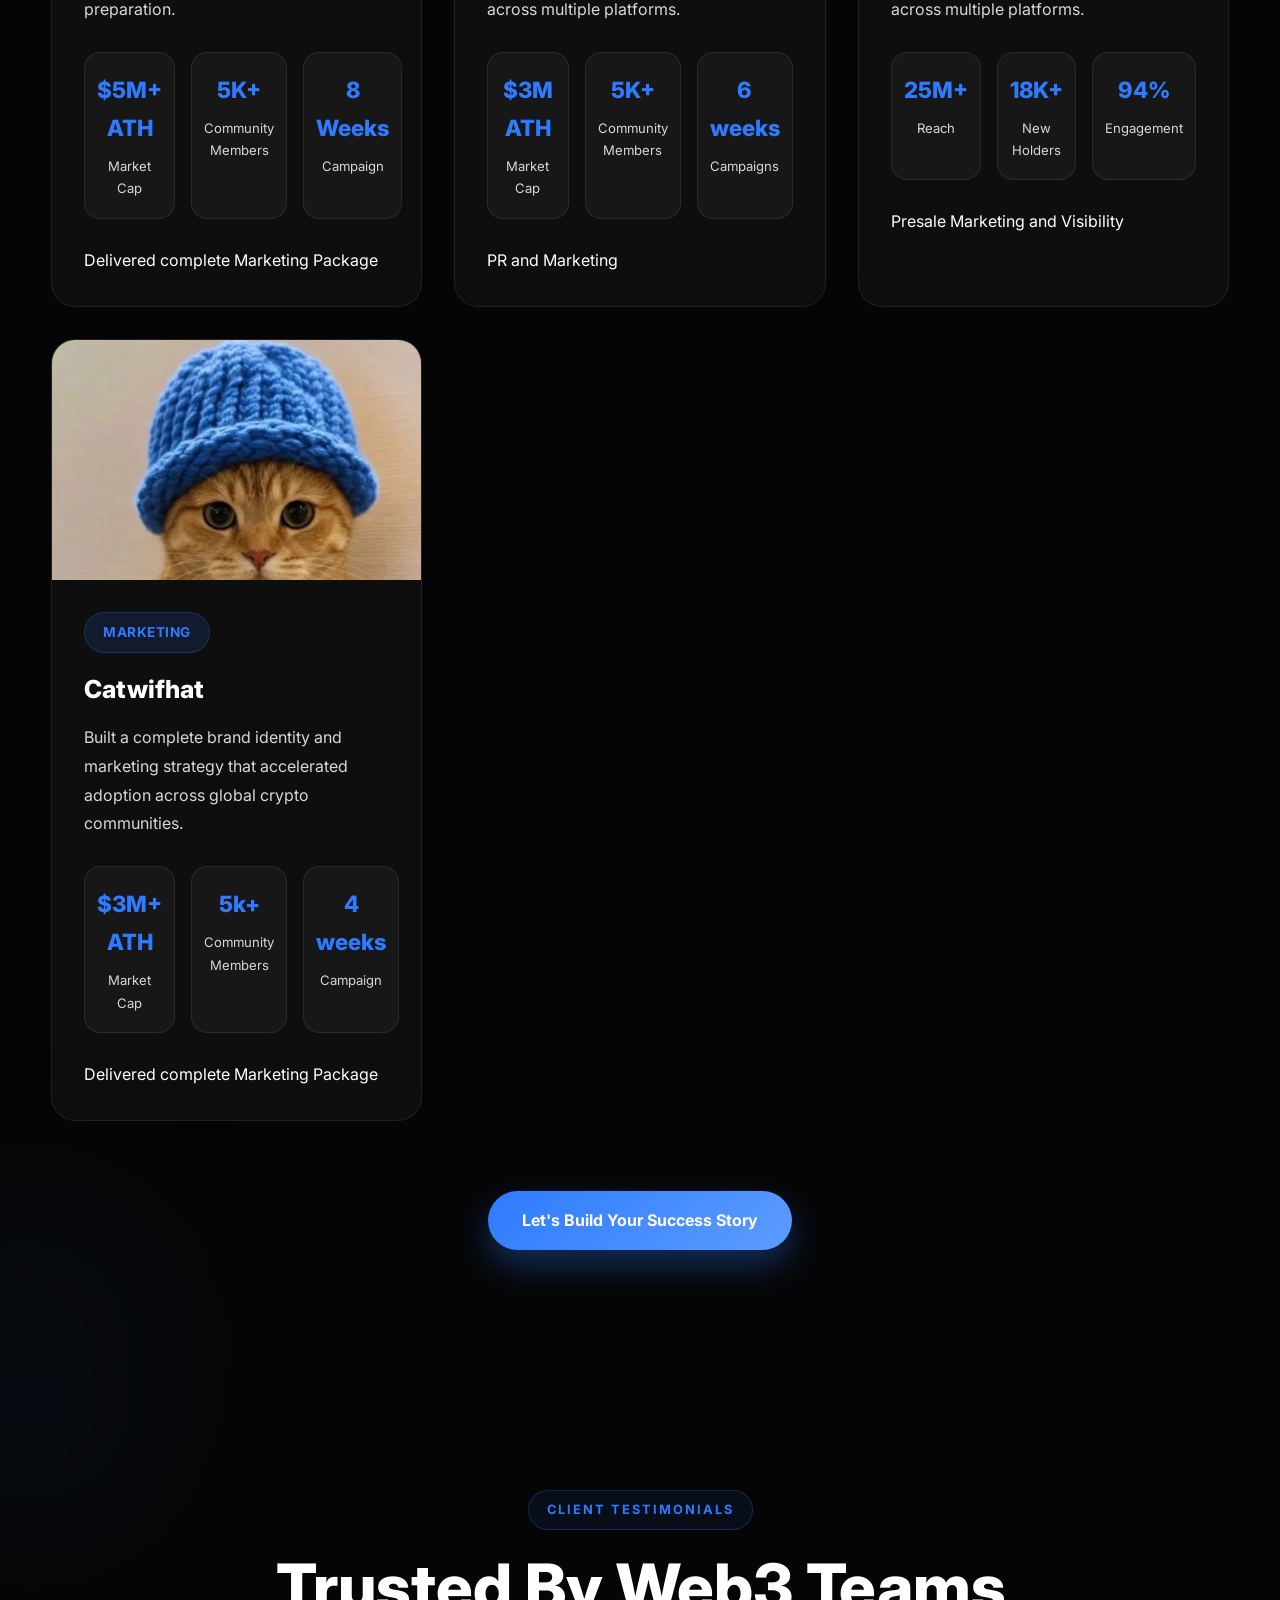
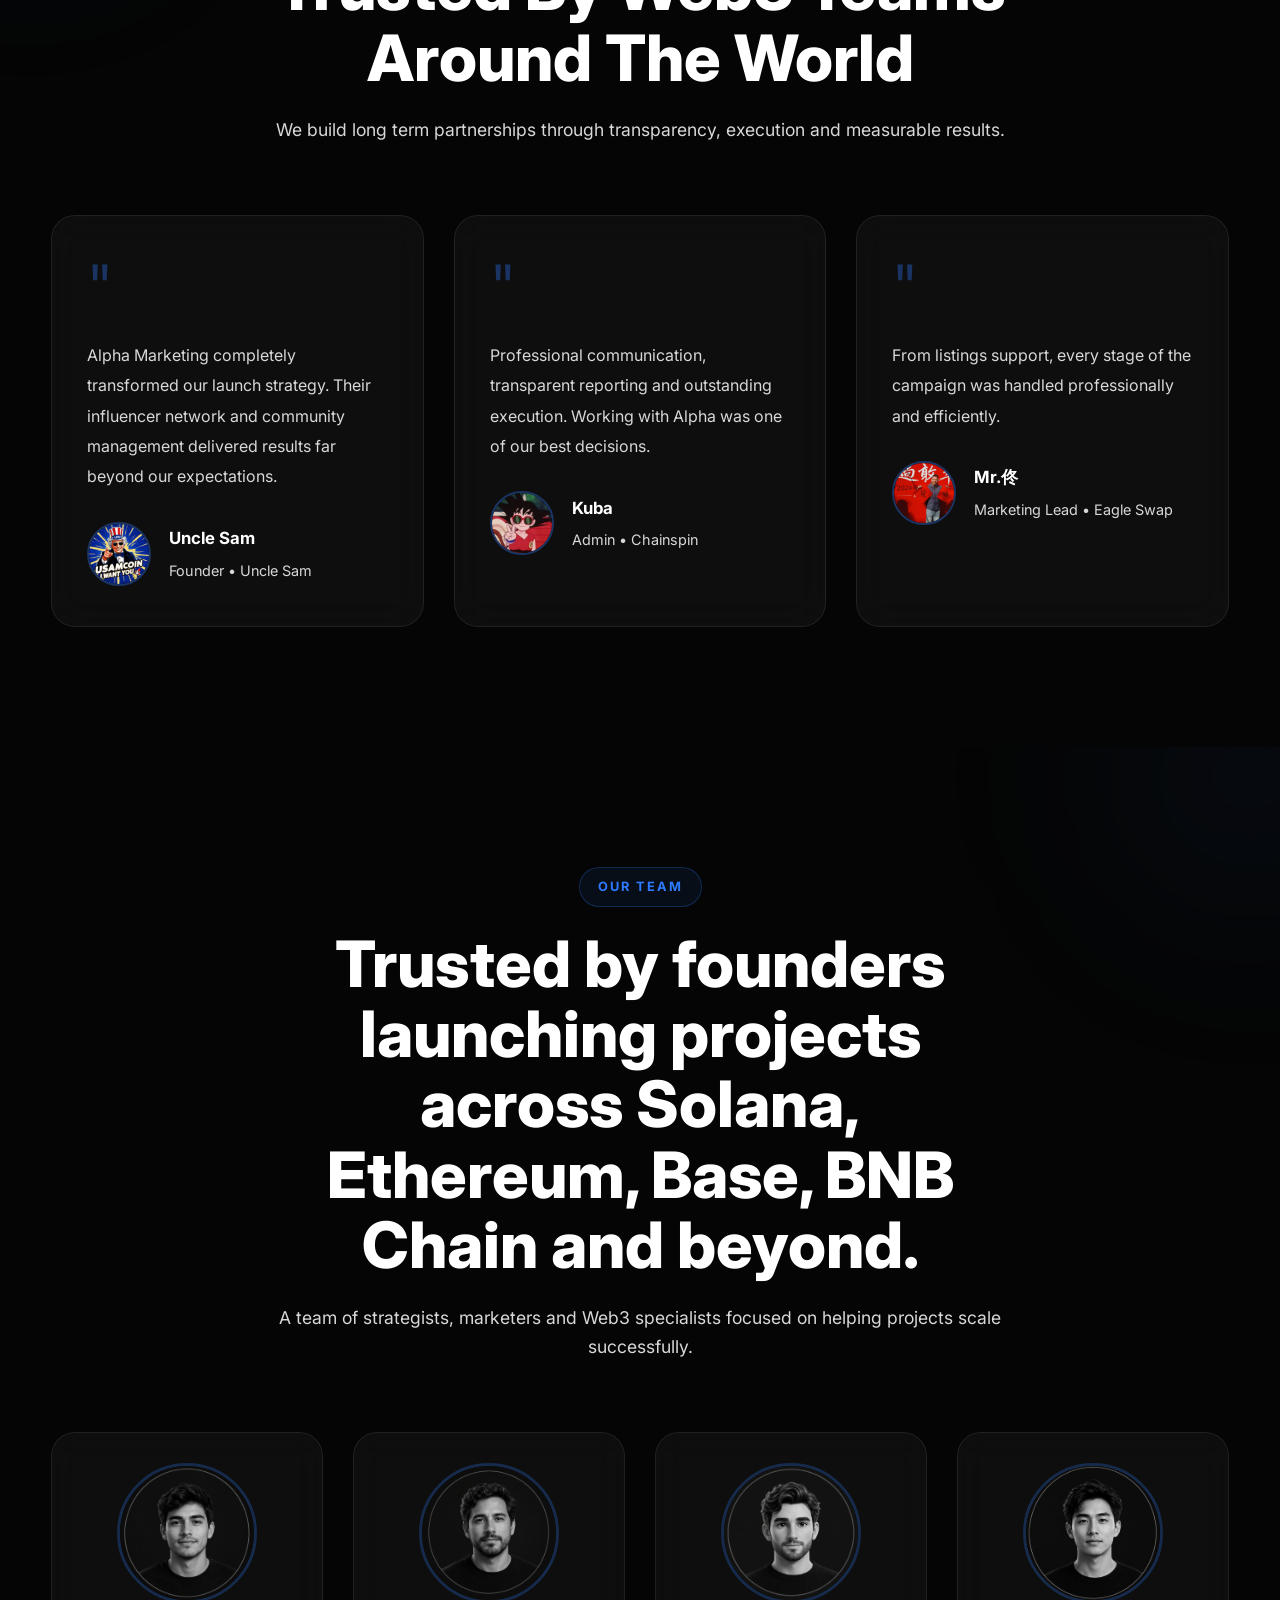
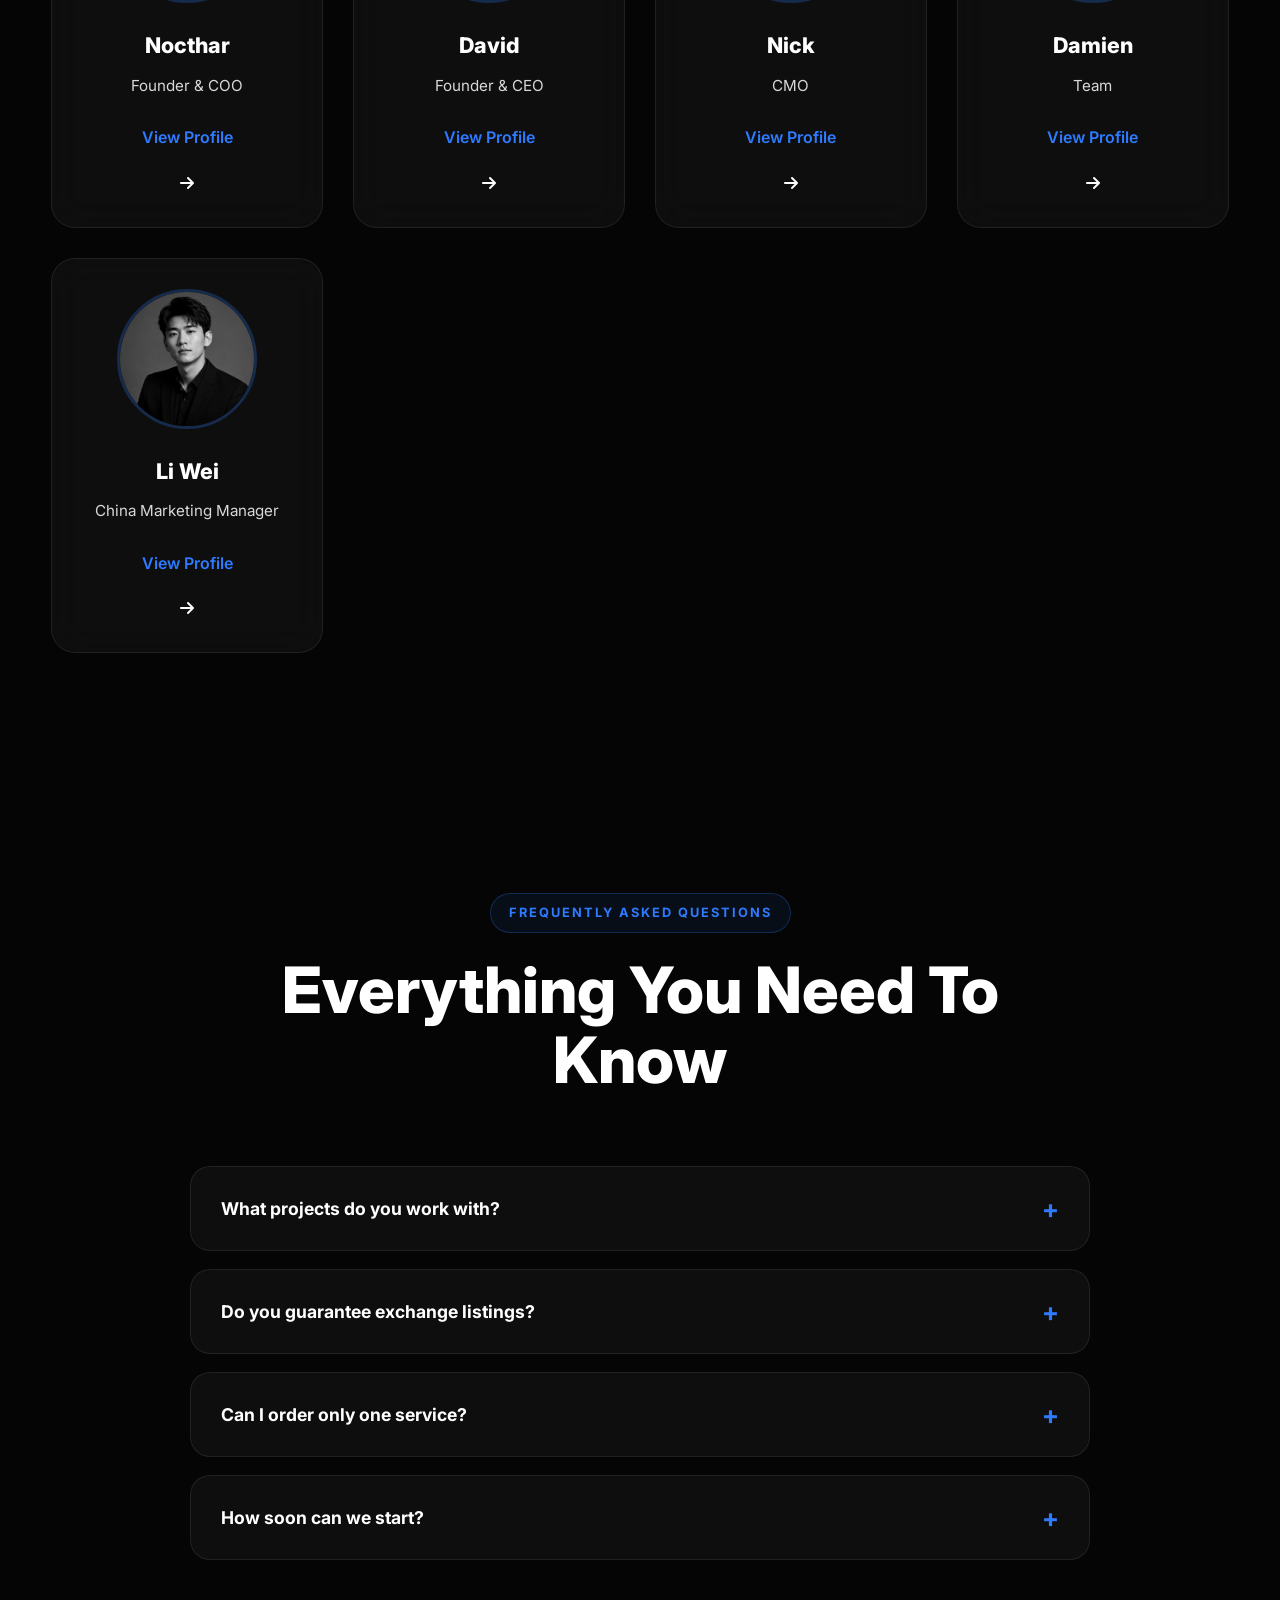
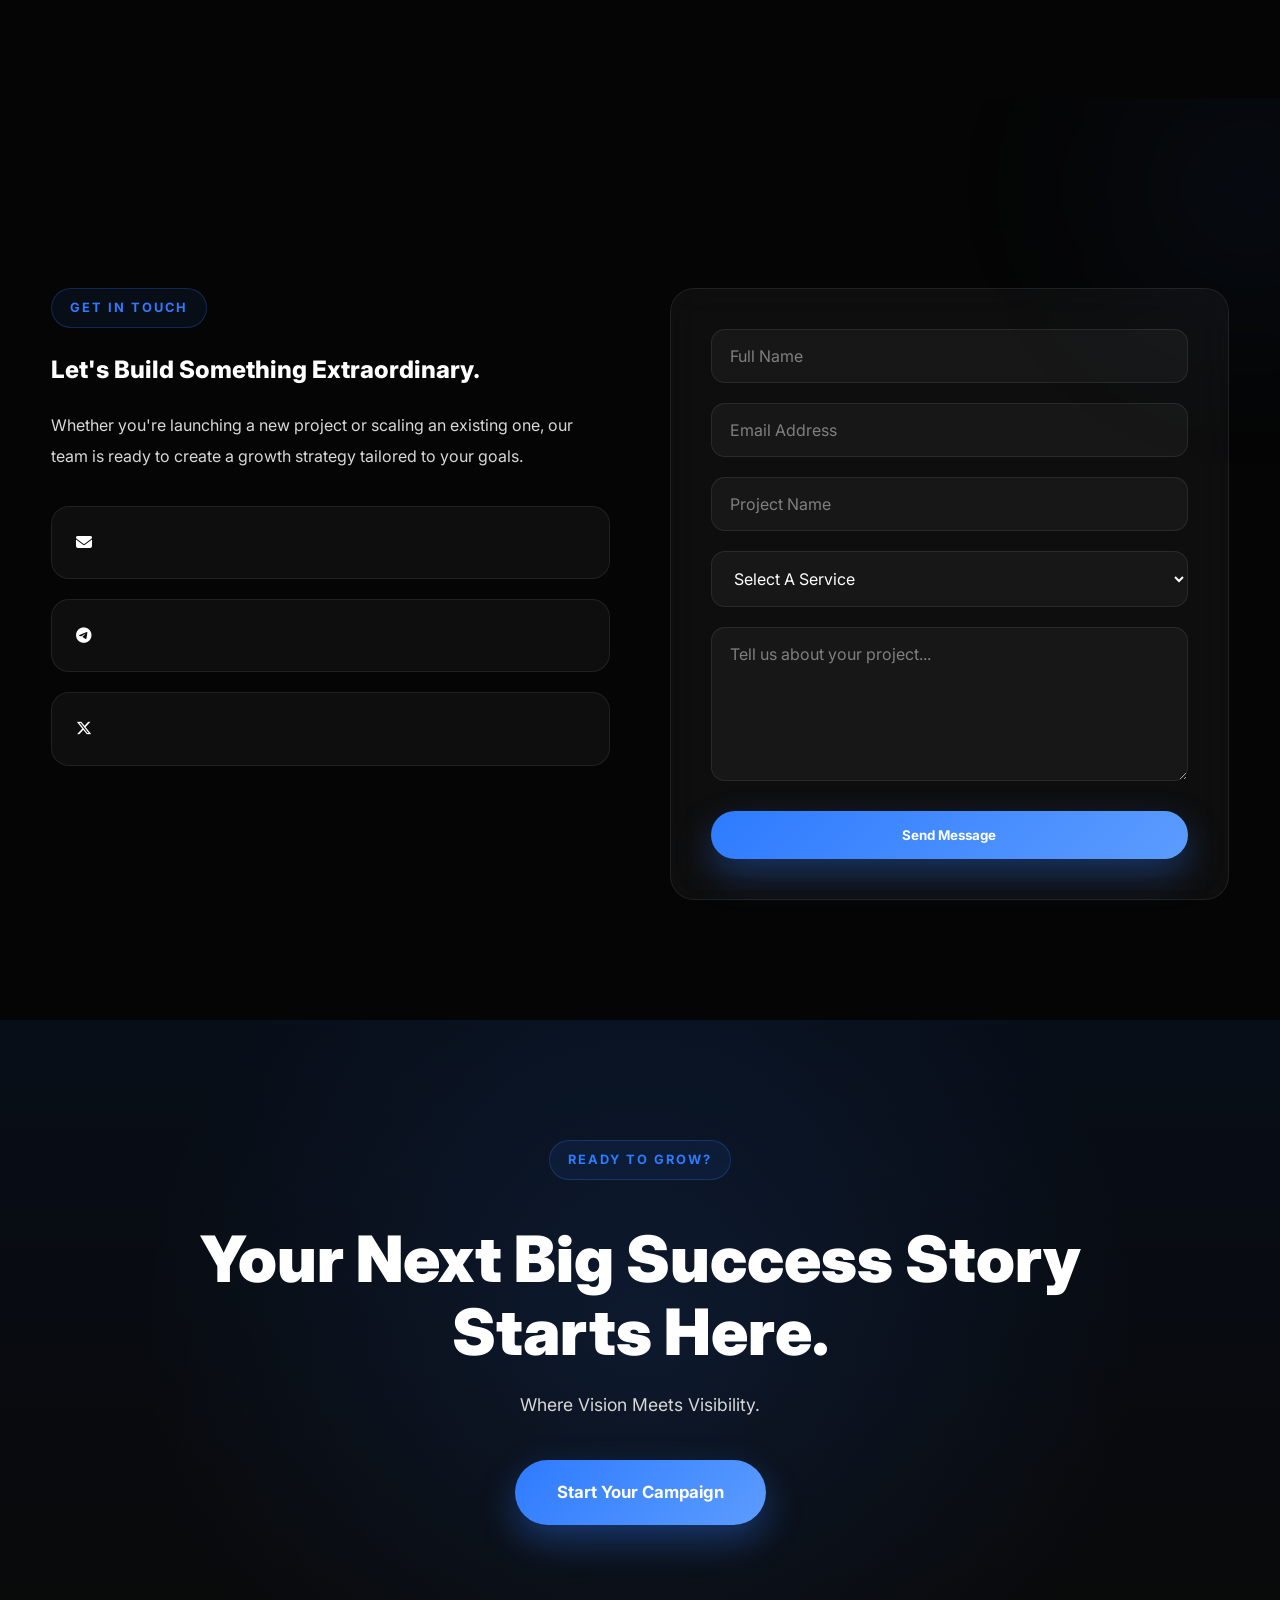
==== commit e6f2e2ba: "Add files via upload" ====
--- a/index.html
+++ b/index.html
@@ -1821,9 +1821,7 @@
 
                 <h2>
 
-                    Meet The Experts<br>
-
-                    Behind Alpha Marketing
+                    Trusted by founders launching projects across Solana, Ethereum, Base, BNB Chain and beyond.
 
                 </h2>
 
@@ -1837,107 +1835,101 @@
 
             <div class="team-grid">
 
-                <article class="team-card">
+                <a href="team/nocthar.html" class="team-card">
 
                     <div class="team-image">
                         <img src="assets/images/team-1.jpg" alt="Founder">
                     </div>
                 
                     <h3>Nocthar</h3>
+                
+                    <p class="team-role">
+                        Founder & COO
+                    </p>
+                
+                    <div class="team-profile-link">
+                        <span>View Profile</span>
+                        <i class="fa-solid fa-arrow-right"></i>
+                    </div>
+                
+                </a>
+                <a href="team/david.html" class="team-card">
+
+                    <div class="team-image">
+                        <img src="assets/images/team-2.jpg" alt="coFounder">
+                    </div>
+                
+                    <h3>David</h3>
                 
                     <p class="team-role">
                         Founder & CEO
                     </p>
                 
-                    <div class="team-socials">
-                        <a href="https://t.me/theronjio" target="_blank" aria-label="Telegram">
-                            <i class="fa-brands fa-telegram"></i>
-                        </a>
+                    <div class="team-profile-link">
+                        <span>View Profile</span>
+                        <i class="fa-solid fa-arrow-right"></i>
                     </div>
                 
-                </article>
-
-                <article class="team-card">
+                </a>
+
+                <a href="team/nick.html" class="team-card">
 
                     <div class="team-image">
-                        <img src="assets/images/team-2.jpg" alt="Co-Founder">
-                    </div>
-                
-                    <h3>David</h3>
-                
-                    <p class="team-role">
-                       Co-Founder 
-                    </p>
-                
-                    <div class="team-socials">
-                        <a href="https://t.me/founded32" target="_blank" aria-label="Telegram">
-                            <i class="fa-brands fa-telegram"></i>
-                        </a>
-                    </div>
-                
-                </article>
-
-                </article>
-
-                <article class="team-card">
-
-                    <div class="team-image">
-                        <img src="assets/images/team-3.jpg" alt="Team Member">
+                        <img src="assets/images/team-3.jpg" alt="team">
                     </div>
                 
                     <h3>Nick</h3>
                 
                     <p class="team-role">
-                        Team Member
+                        CMO
                     </p>
                 
-                    <div class="team-socials">
-                        <a href="https://t.me/Nickthefreedoer" target="_blank" aria-label="Telegram">
-                            <i class="fa-brands fa-telegram"></i>
-                        </a>
+                    <div class="team-profile-link">
+                        <span>View Profile</span>
+                        <i class="fa-solid fa-arrow-right"></i>
                     </div>
                 
-                </article>
-
-                <article class="team-card">
+                </a>
+
+                <a href="team/damien.html" class="team-card">
 
                     <div class="team-image">
-                        <img src="assets/images/team-4.jpg" alt="Team Member">
+                        <img src="assets/images/team-4.jpg" alt="Founder">
                     </div>
                 
                     <h3>Damien</h3>
                 
                     <p class="team-role">
-                        Team Member
+                        Team
                     </p>
                 
-                    <div class="team-socials">
-                        <a href="https://t.me/damiewn" target="_blank" aria-label="Telegram">
-                            <i class="fa-brands fa-telegram"></i>
-                        </a>
+                    <div class="team-profile-link">
+                        <span>View Profile</span>
+                        <i class="fa-solid fa-arrow-right"></i>
                     </div>
                 
-                </article>
-
-                <article class="team-card">
+                </a>
+
+                <a href="team/liwei.html" class="team-card">
 
                     <div class="team-image">
-                        <img src="assets/images/team-6.jpg" alt="Team Member">
+                        <img src="assets/images/team-5.jpg" alt="Founder">
                     </div>
                 
                     <h3>Li Wei</h3>
                 
                     <p class="team-role">
-                        Team Member
+                        China Marketing Manager
                     </p>
                 
-                    <div class="team-socials">
-                        <a href="https://t.me/wuqfizoy" target="_blank" aria-label="Telegram">
-                            <i class="fa-brands fa-telegram"></i>
-                        </a>
+                    <div class="team-profile-link">
+                        <span>View Profile</span>
+                        <i class="fa-solid fa-arrow-right"></i>
                     </div>
                 
-                </article>
+                </a>
+
+                
 
             </div>
 
@@ -2436,13 +2428,12 @@
         <div class="footer-bottom">
 
             <p>
-
-                &copy; 2026 Alpha Marketing. All Rights Reserved.
-
+                © 2026 Alpha Marketing. All rights reserved.
+                |
+                <a href="privacy.html">Privacy Policy</a>
             </p>
-
+        
         </div>
-
     </div>
 
 </footer>
--- a/css/style.css
+++ b/css/style.css
@@ -272,23 +272,17 @@
 ==================================================*/
 
 .btn{
-
     display:inline-flex;
-
     align-items:center;
-
     justify-content:center;
-
     padding:16px 34px;
-
     border-radius:999px;
-
     transition:var(--transition);
-
     font-weight:700;
-
     cursor:pointer;
 
+    position:relative;
+    overflow:hidden;
 }
 
 .btn-primary{
@@ -4232,35 +4226,130 @@
 }
 
 
-/*==================================================
-TEAM ENTRANCE ANIMATION
-==================================================*/
-
-.team-card{
-
-    animation:fadeUp .8s ease both;
-
-}
-
-.team-card:nth-child(2){
-
-    animation-delay:.1s;
-
-}
-
-.team-card:nth-child(3){
-
-    animation-delay:.2s;
-
-}
-
-.team-card:nth-child(4){
-
-    animation-delay:.3s;
-
-}
-
-
+/*=====================================
+TEAM PROFILE PAGE
+=====================================*/
+/*==================================================
+TEAM PROFILE PAGE
+==================================================*/
+
+.team-profile{
+    padding:160px 0 100px;
+}
+
+.team-profile .container{
+    max-width:900px;
+    margin:0 auto;
+    padding:0 20px;
+}
+
+.profile-card{
+    background:rgba(255,255,255,.04);
+    border:1px solid rgba(255,255,255,.08);
+    border-radius:24px;
+    padding:50px;
+    text-align:center;
+    transition:.35s ease;
+    animation:fadeUp .8s ease;
+}
+
+.profile-card:hover{
+    border-color:rgba(46,123,255,.35);
+    box-shadow:0 25px 60px rgba(46,123,255,.15);
+}
+
+.profile-image{
+    width:220px;
+    height:220px;
+    object-fit:cover;
+    object-position:center;
+    border-radius:20px;
+    margin:0 auto 30px;
+    display:block;
+    border:2px solid rgba(46,123,255,.2);
+}
+
+.profile-card h1{
+    font-size:2.5rem;
+    color:#fff;
+    margin-bottom:10px;
+}
+
+.profile-role{
+    color:var(--primary);
+    font-size:1rem;
+    font-weight:600;
+    margin-bottom:30px;
+}
+
+.profile-text{
+    max-width:650px;
+    margin:0 auto 22px;
+    line-height:2;
+    color:var(--text);
+}
+
+.profile-card hr{
+    border:none;
+    border-top:1px solid rgba(255,255,255,.08);
+    margin:35px 0;
+}
+
+.profile-card strong{
+    color:#fff;
+}
+
+.profile-socials{
+    margin-top:35px;
+    display:flex;
+    justify-content:center;
+    gap:18px;
+}
+
+.profile-socials a{
+    width:55px;
+    height:55px;
+    display:flex;
+    align-items:center;
+    justify-content:center;
+    border-radius:16px;
+    background:rgba(255,255,255,.05);
+    border:1px solid rgba(255,255,255,.08);
+    color:#fff;
+    font-size:1.2rem;
+    transition:.3s ease;
+}
+
+.profile-socials a:hover{
+    background:var(--primary);
+    border-color:var(--primary);
+    transform:translateY(-5px);
+}
+
+@media (max-width:768px){
+
+    .team-profile{
+        padding:130px 0 70px;
+    }
+
+    .profile-card{
+        padding:35px 22px;
+    }
+
+    .profile-image{
+        width:180px;
+        height:180px;
+    }
+
+    .profile-card h1{
+        font-size:2rem;
+    }
+
+    .profile-text{
+        line-height:1.9;
+    }
+
+}
 /*==================================================
 RESPONSIVE
 ==================================================*/
@@ -5052,8 +5141,109 @@
     font-size:.95rem;
 
 }
-
-
+.footer-bottom a{
+    color:var(--primary);
+    text-decoration:none;
+    transition:.3s ease;
+}
+
+.footer-bottom a:hover{
+    color:#fff;
+}
+
+/*==================================================
+PRIVACY POLICY
+==================================================*/
+
+.privacy-page{
+    padding:160px 0 100px;
+}
+
+.privacy-page .container{
+    max-width:850px;
+    margin:0 auto;
+    padding:0 20px;
+}
+
+.privacy-card{
+    background:rgba(255,255,255,.04);
+    border:1px solid rgba(255,255,255,.08);
+    border-radius:24px;
+    padding:50px;
+    transition:.35s ease;
+    animation:fadeUp .8s ease;
+}
+
+.privacy-card:hover{
+    border-color:rgba(46,123,255,.35);
+    box-shadow:0 25px 60px rgba(46,123,255,.12);
+}
+
+.privacy-card h1{
+    color:#fff;
+    font-size:2.5rem;
+    margin-bottom:10px;
+}
+
+.privacy-card h2{
+    color:#fff;
+    font-size:1.35rem;
+    margin:35px 0 15px;
+}
+
+.privacy-card p{
+    color:var(--text);
+    line-height:1.9;
+    margin-bottom:18px;
+}
+
+.privacy-card strong{
+    color:#fff;
+}
+
+.privacy-card a{
+    color:var(--primary);
+    text-decoration:none;
+    transition:.3s ease;
+}
+
+.privacy-card a:hover{
+    color:#fff;
+}
+
+.back-home{
+    display:inline-flex;
+    align-items:center;
+    gap:8px;
+    margin-bottom:30px;
+    color:var(--primary);
+    font-weight:600;
+    transition:.3s ease;
+}
+
+.back-home:hover{
+    color:#fff;
+}
+
+@media (max-width:768px){
+
+    .privacy-page{
+        padding:130px 0 70px;
+    }
+
+    .privacy-card{
+        padding:35px 25px;
+    }
+
+    .privacy-card h1{
+        font-size:2rem;
+    }
+
+    .privacy-card h2{
+        font-size:1.2rem;
+    }
+
+}
 /*==================================================
 BACK TO TOP
 ==================================================*/
